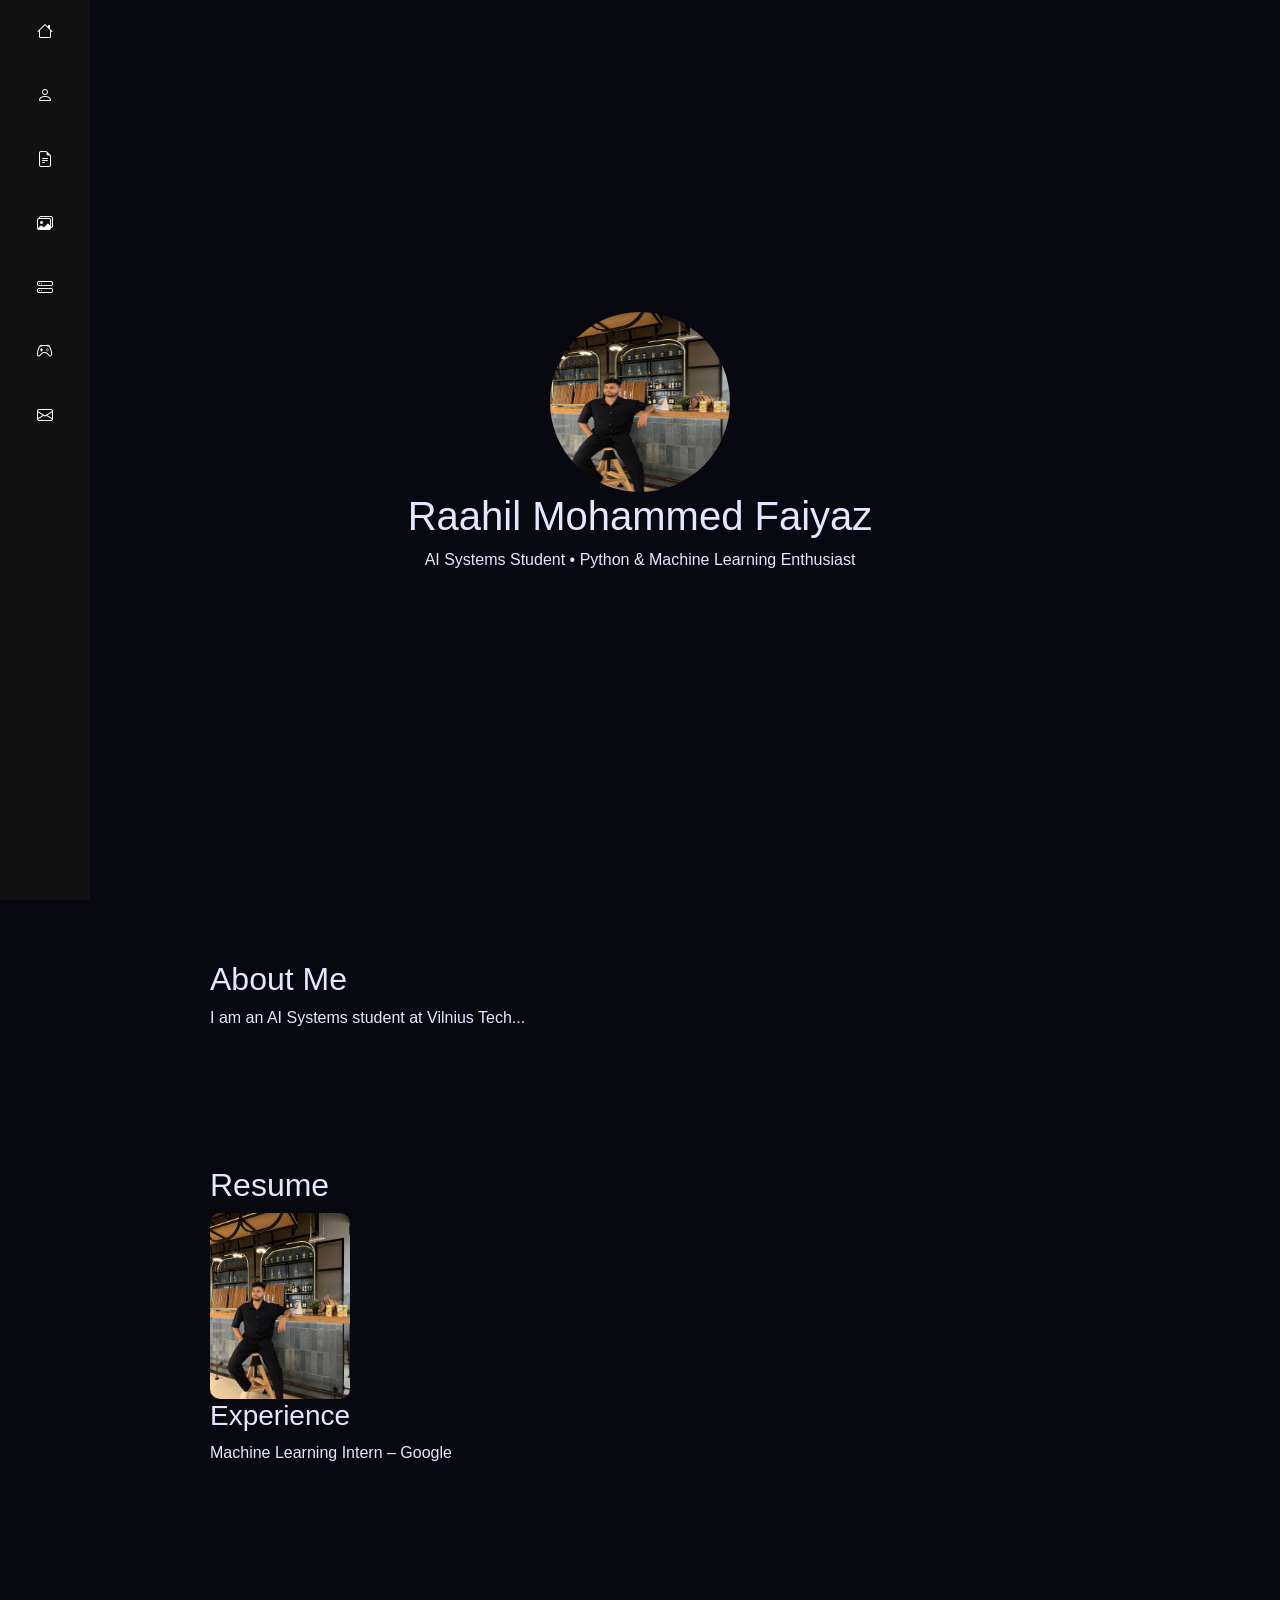
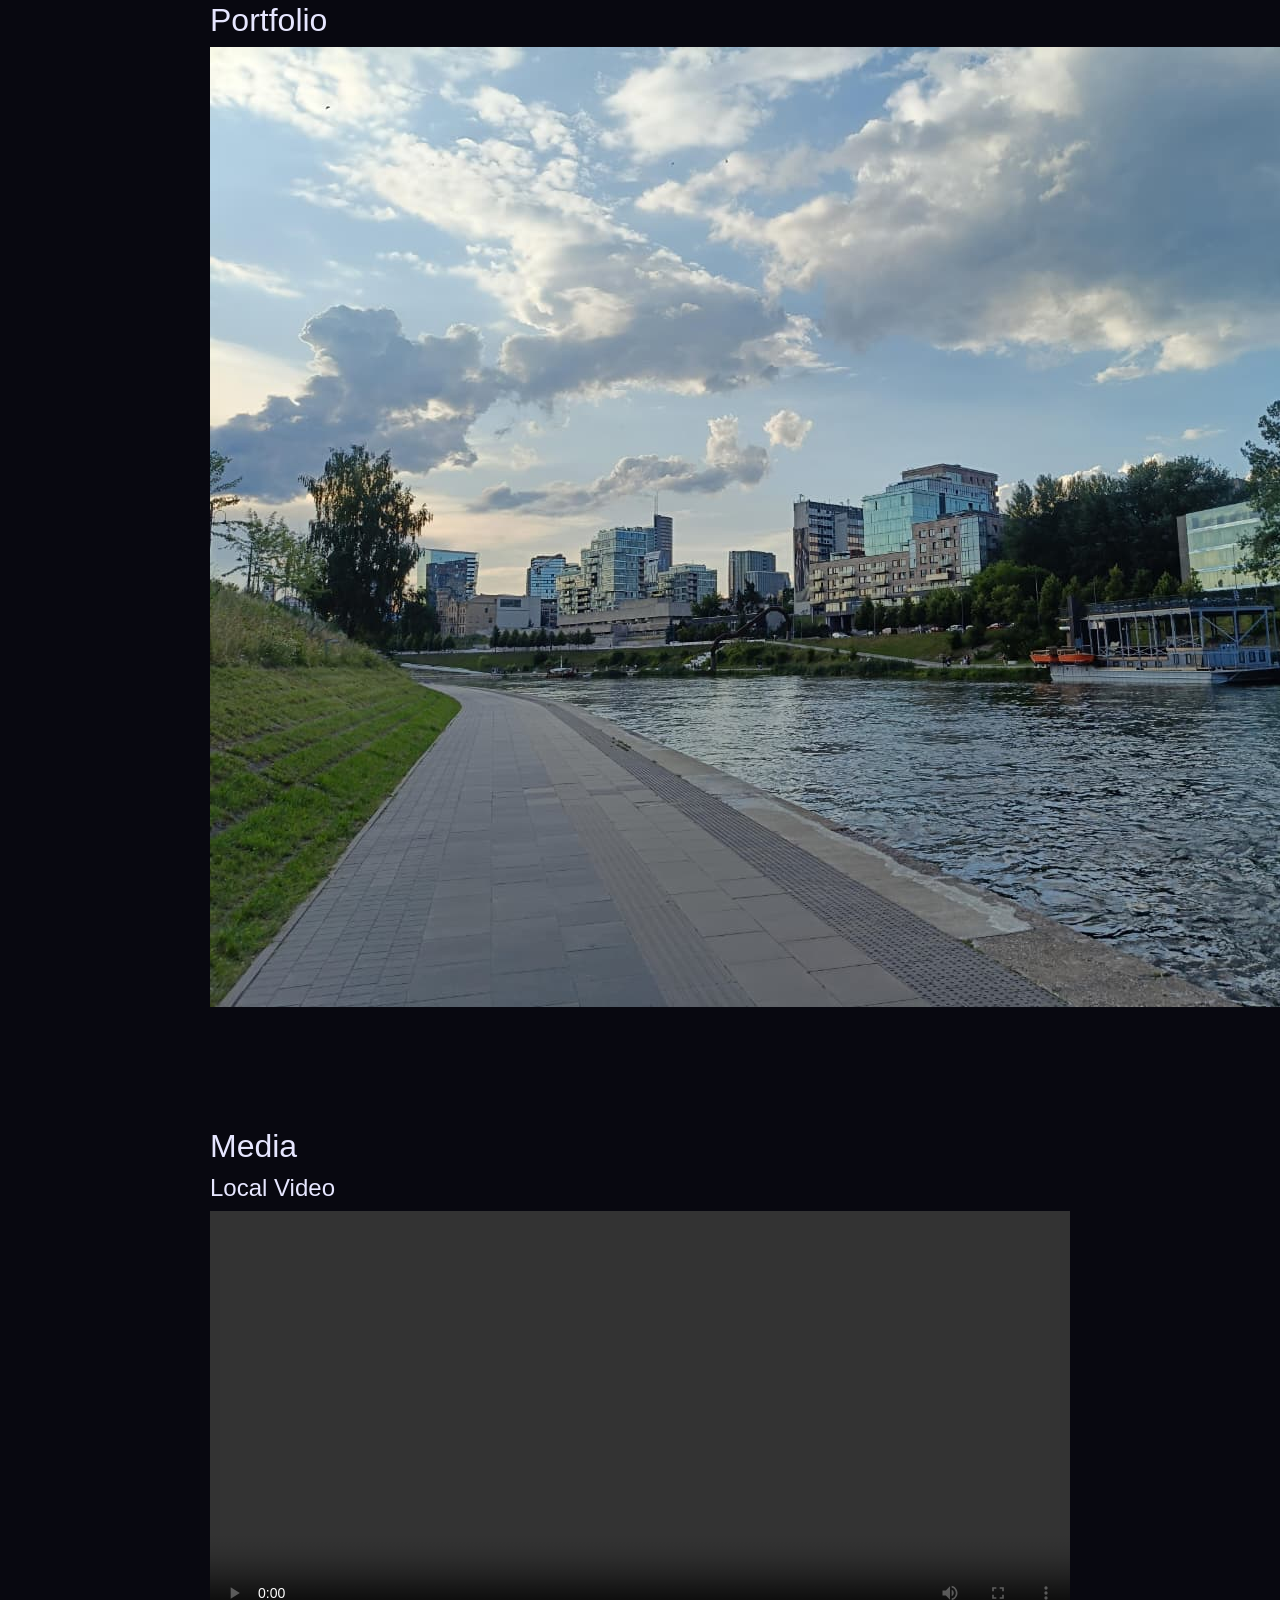
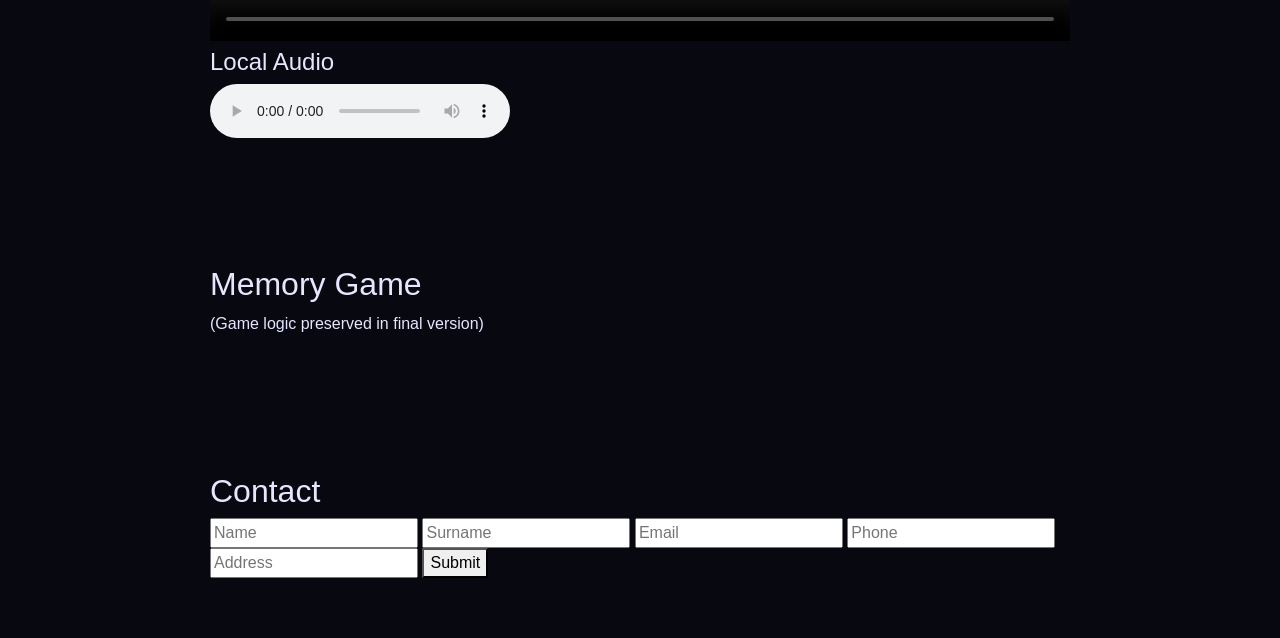
==== index.html @ 6ee9c787 "my work html" ====
<!DOCTYPE html>
<html lang="en">
<head>
<meta charset="UTF-8">
<title>Raahil Portfolio</title>
<meta name="viewport" content="width=device-width, initial-scale=1.0">
<!-- CDNs -->
<link href="https://cdn.jsdelivr.net/npm/bootstrap@5.3.3/dist/css/bootstrap.min.css" rel="stylesheet">
<link href="https://cdn.jsdelivr.net/npm/bootstrap-icons@1.11.3/font/bootstrap-icons.css" rel="stylesheet">
<link href="https://unpkg.com/aos@2.3.1/dist/aos.css" rel="stylesheet">
<style>
body {margin:0;font-family:Arial;background:#080810;color:#e6e6ff;}
/* Simplified readable layout */
header, section {padding:60px 20px;}
nav {position:fixed;left:0;top:0;width:90px;height:100%;background:#111;}
nav a {display:block;color:#fff;padding:20px 10px;text-align:center;}
.hero {min-height:100vh;display:flex;align-items:center;justify-content:center;flex-direction:column;}
.hero img {width:180px;height:180px;border-radius:50%;}
.about, .resume, .portfolio, .services, .memory, .contact {max-width:900px;margin:auto;}
.portfolio-grid {display:grid;grid-template-columns:repeat(3,1fr);gap:15px;}
.loading-screen {
 position:fixed;top:0;left:0;width:100%;height:100%;
 background:#000;display:flex;align-items:center;justify-content:center;
 font-size:32px;color:#00eaff;z-index:9999;
}
.hidden {display:none;}
</style>
</head>
<body>

<div id="loader" class="loading-screen">Loading...</div>

<nav>
 <a href="#hero"><i class="bi bi-house"></i></a>
 <a href="#about"><i class="bi bi-person"></i></a>
 <a href="#resume"><i class="bi bi-file-earmark-text"></i></a>
 <a href="#portfolio"><i class="bi bi-images"></i></a>
 <a href="#services"><i class="bi bi-hdd-stack"></i></a>
 <a href="#memory"><i class="bi bi-controller"></i></a>
 <a href="#contact"><i class="bi bi-envelope"></i></a>
</nav>

<section id="hero" class="hero" data-aos="fade-up">
 <img src="assets/img/profile/profile-1.jpeg">
 <h1>Raahil Mohammed Faiyaz</h1>
 <p>AI Systems Student • Python & Machine Learning Enthusiast</p>
</section>

<section id="about" class="about" data-aos="fade-up">
 <h2>About Me</h2>
 <p>I am an AI Systems student at Vilnius Tech...</p>
</section>

<section id="resume" class="resume" data-aos="fade-up">
 <h2>Resume</h2>
 <img src="assets/img/profile/profile-1.jpeg" style="width:140px;border-radius:10px;">
 <h3>Experience</h3>
 <p>Machine Learning Intern – Google</p>
</section>

<section id="portfolio" class="portfolio" data-aos="fade-up">
 <h2>Portfolio</h2>
 <div class="portfolio-grid">
   <img src="assets/img/portfolio/project-2.jpg">
   <img src="assets/img/portfolio/project-4.jpeg">
   <img src="assets/img/portfolio/portfolio8.jpeg">
 </div>
</section>

<section id="services" class="services" data-aos="fade-up">
 <h2>Media</h2>
 <h4>Local Video</h4>
 <video controls width="100%">
   <source src="assets/media/13535381_3840_2160_30fps.mp4">
 </video>
 <h4>Local Audio</h4>
 <audio controls>
   <source src="assets/media/Aylex - Where We Belong (freetouse.com).mp3">
 </audio>
</section>

<section id="memory" class="memory" data-aos="fade-up">
 <h2>Memory Game</h2>
 <p>(Game logic preserved in final version)</p>
 <div id="board"></div>
</section>

<section id="contact" class="contact" data-aos="fade-up">
 <h2>Contact</h2>
 <form id="contactForm">
   <input id="name" placeholder="Name">
   <input id="surname" placeholder="Surname">
   <input id="email" placeholder="Email">
   <input id="phone" placeholder="Phone">
   <input id="address" placeholder="Address">
   <button id="submitBtn">Submit</button>
 </form>
</section>

<script src="https://cdn.jsdelivr.net/npm/bootstrap@5.3.3/dist/js/bootstrap.bundle.min.js"></script>
<script src="https://unpkg.com/aos@2.3.1/dist/aos.js"></script>
<script>
AOS.init();
window.onload=()=>{document.getElementById('loader').classList.add('hidden');};
</script>
</body>
</html>
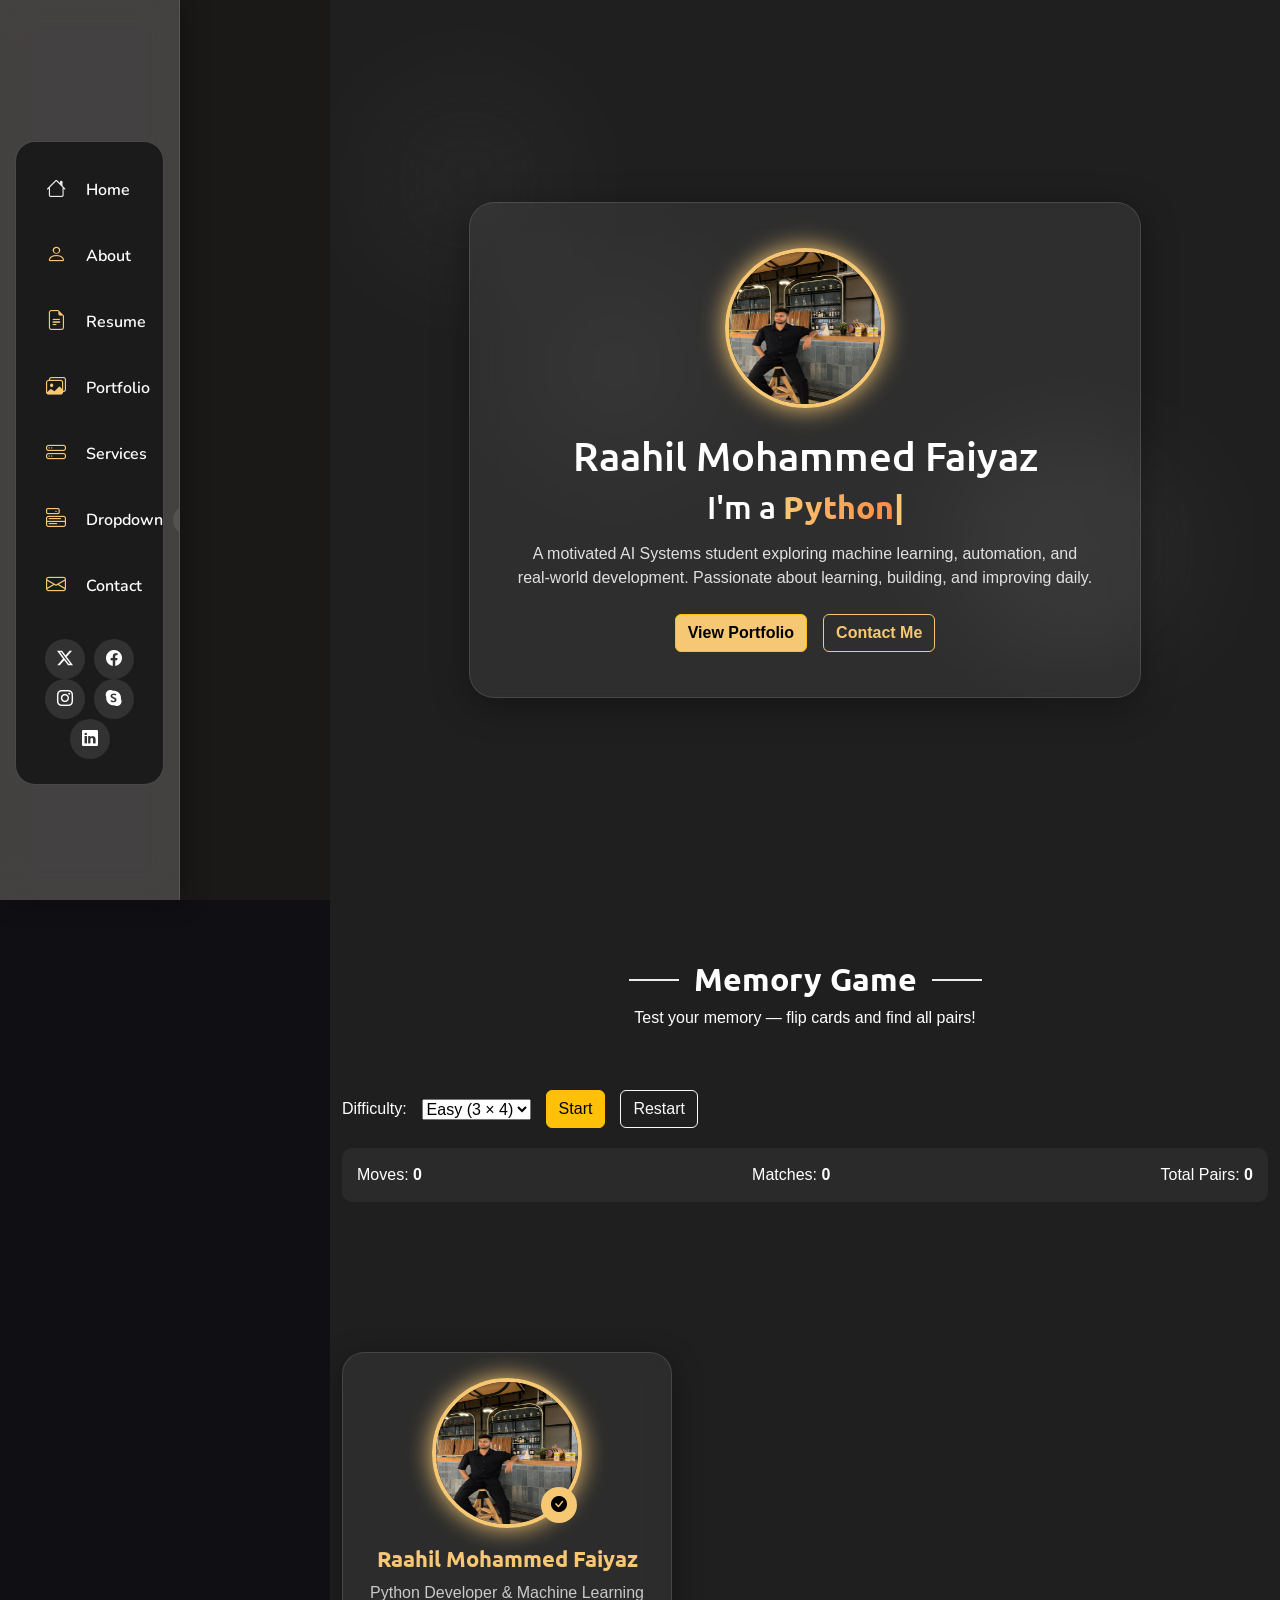
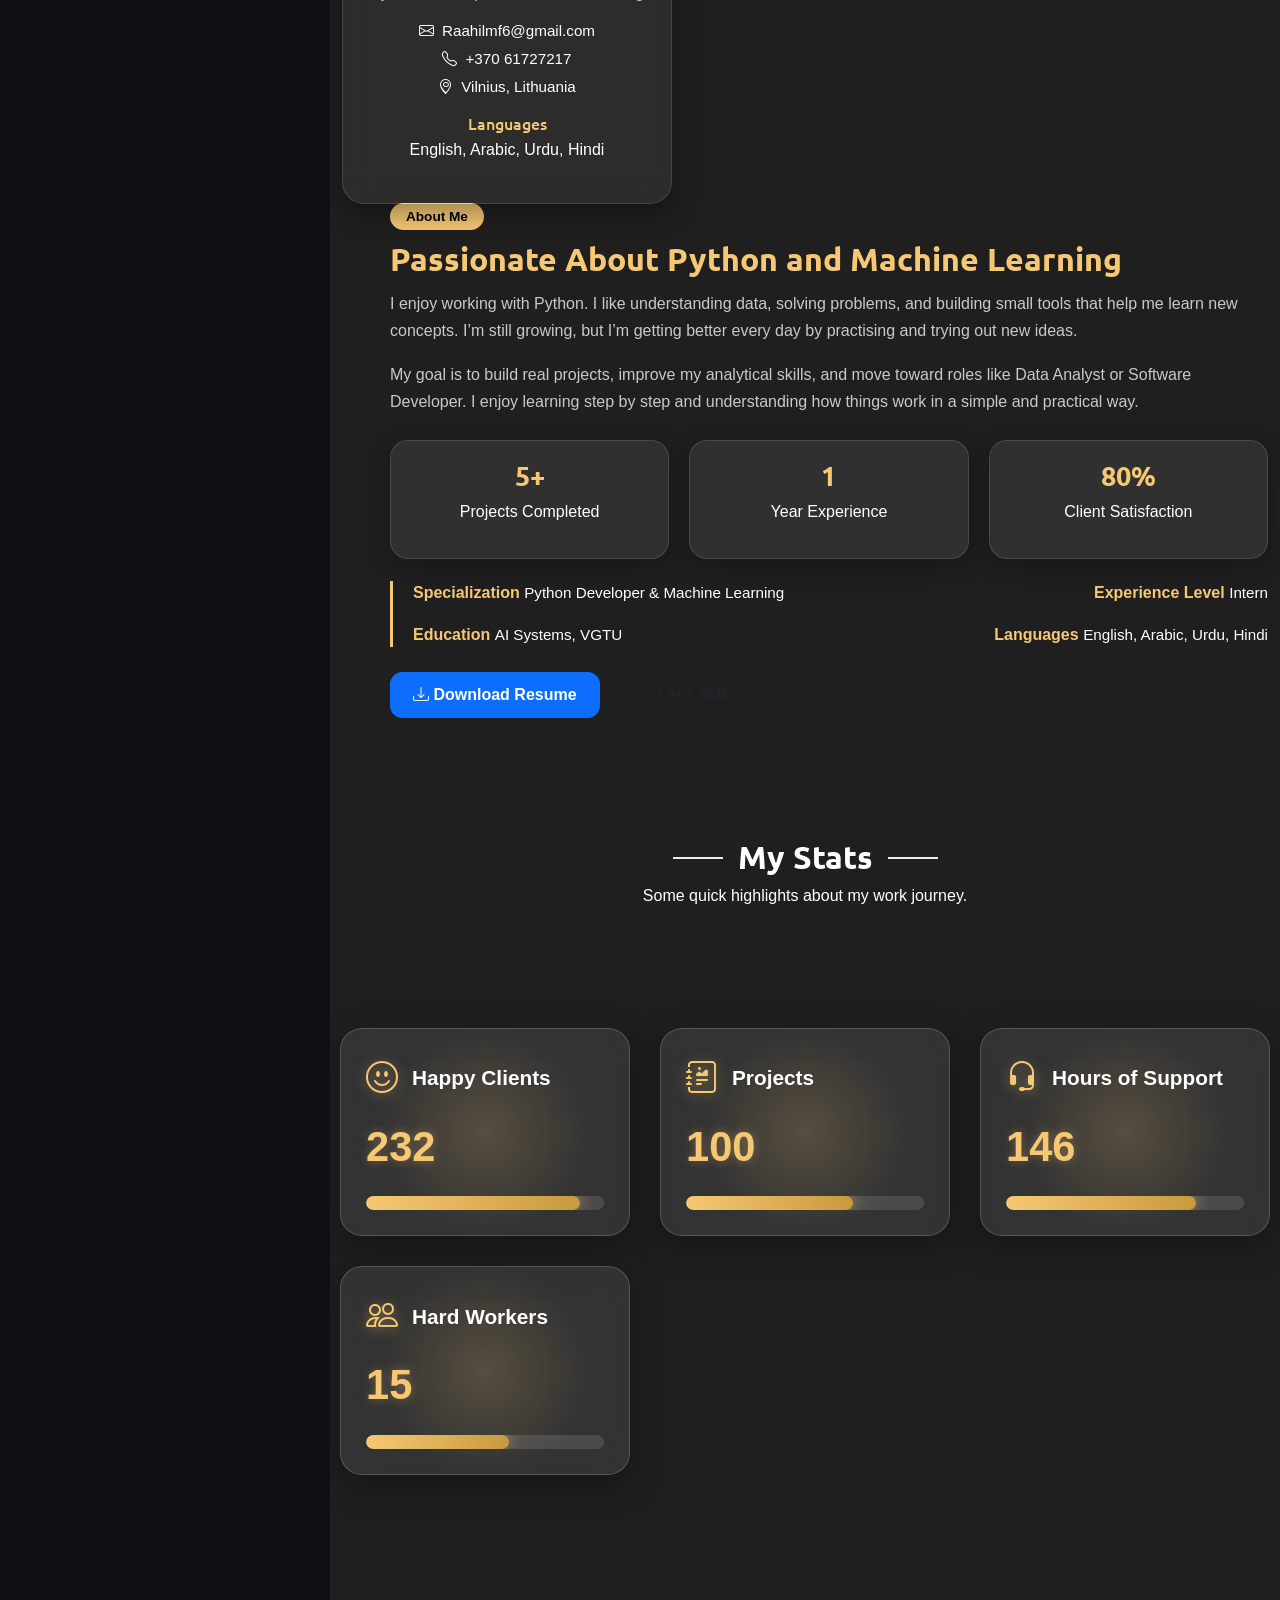
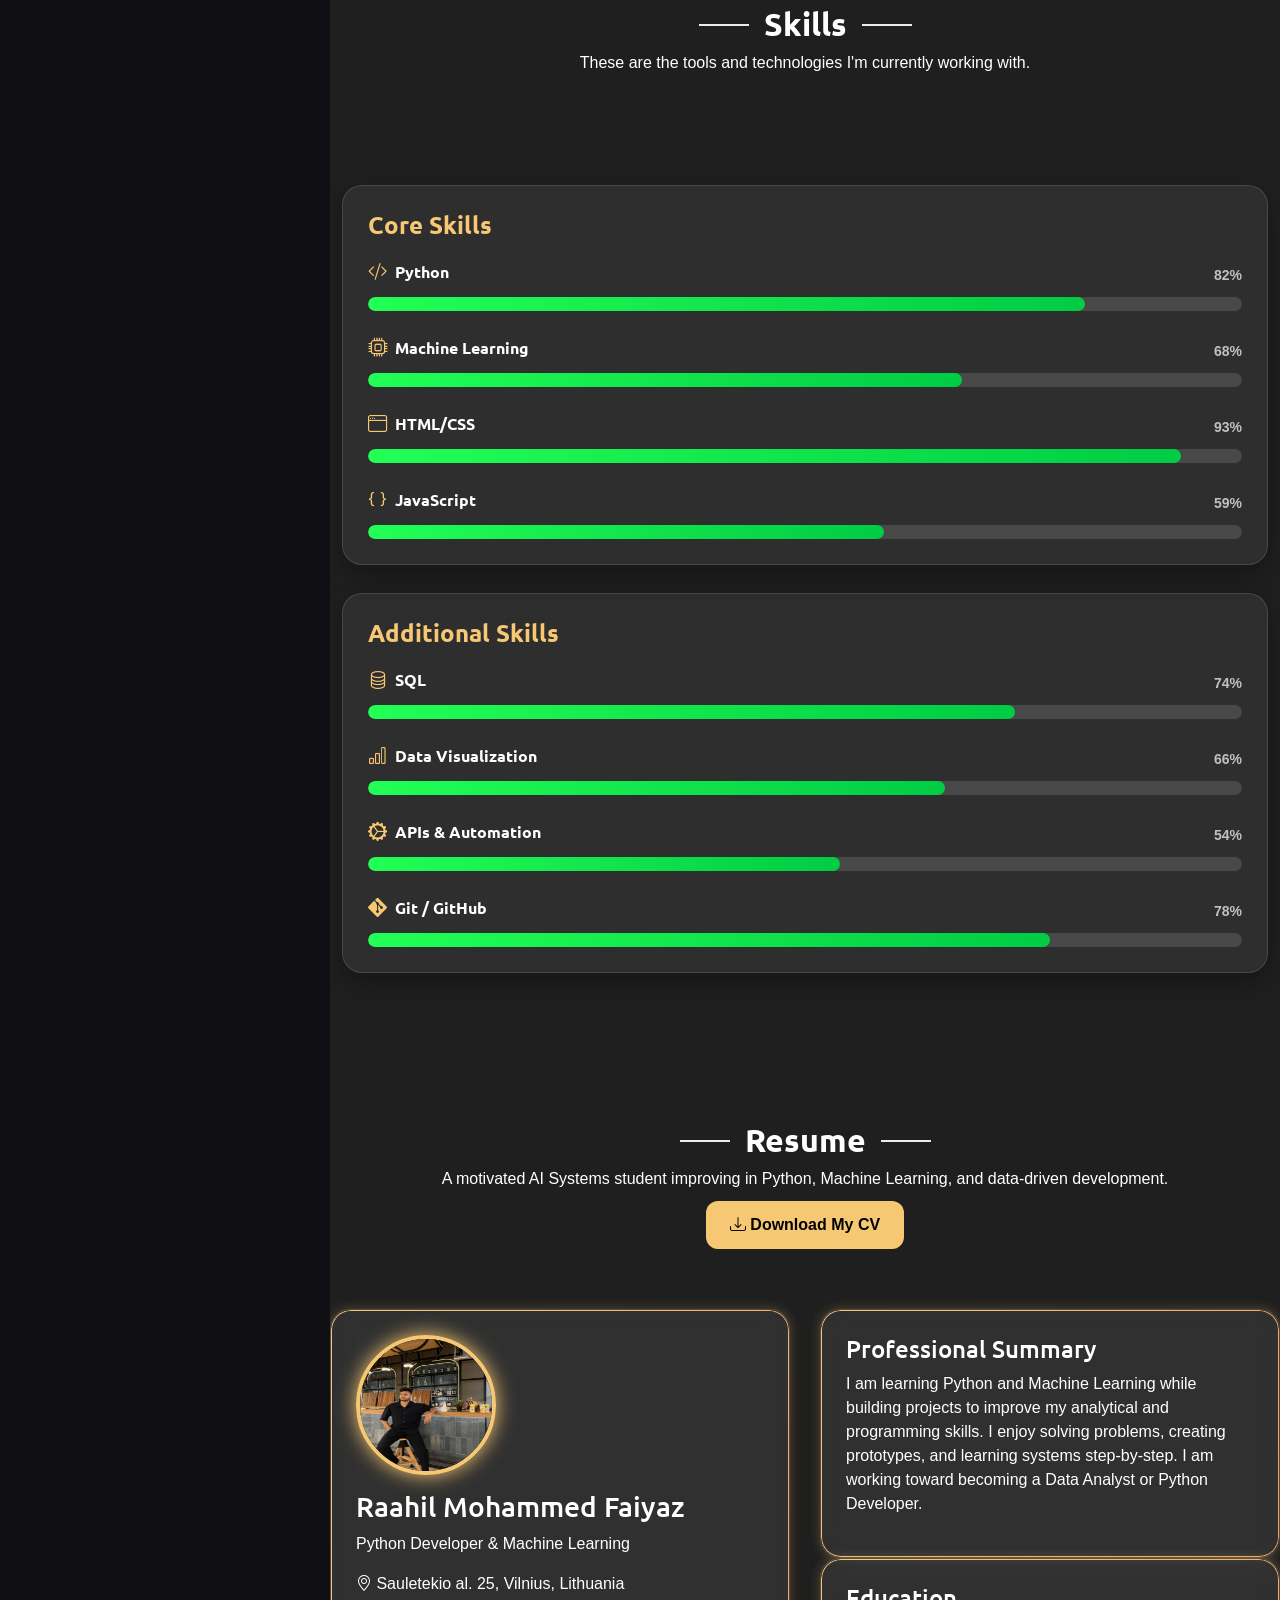
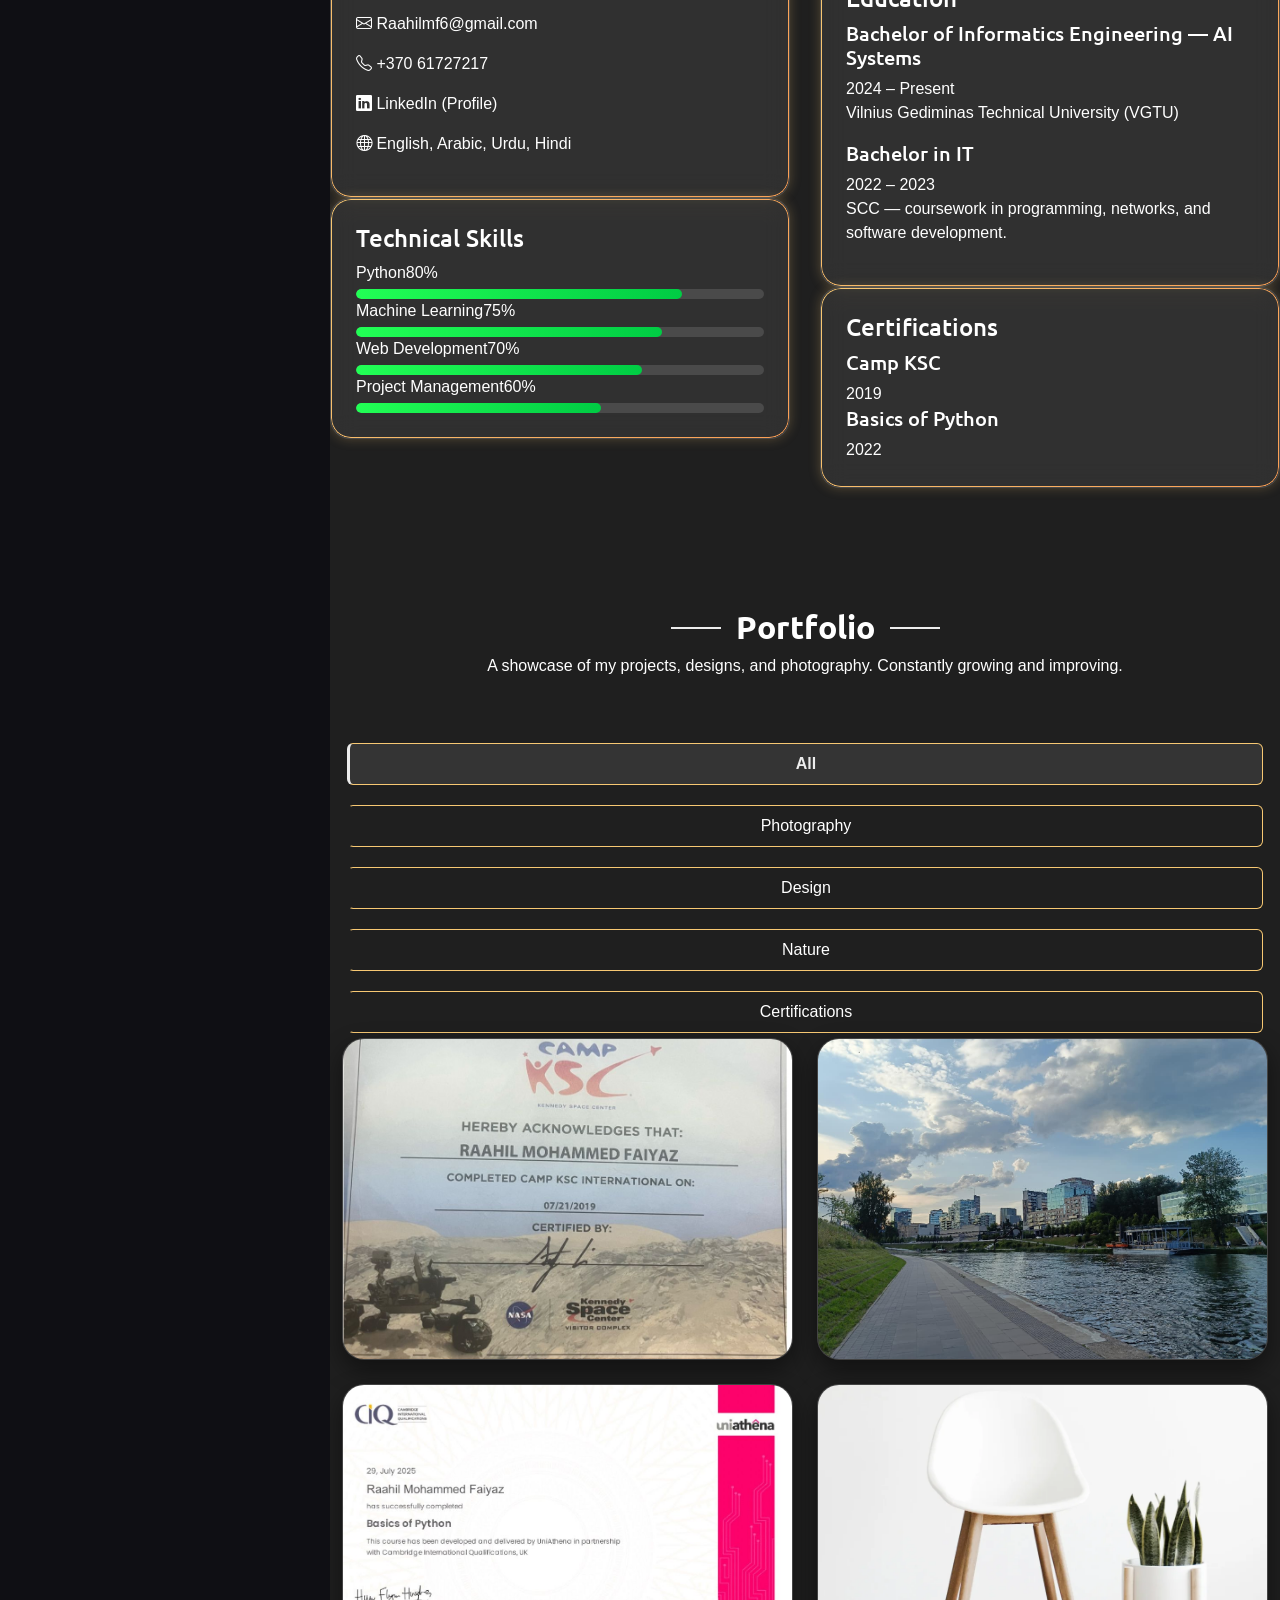
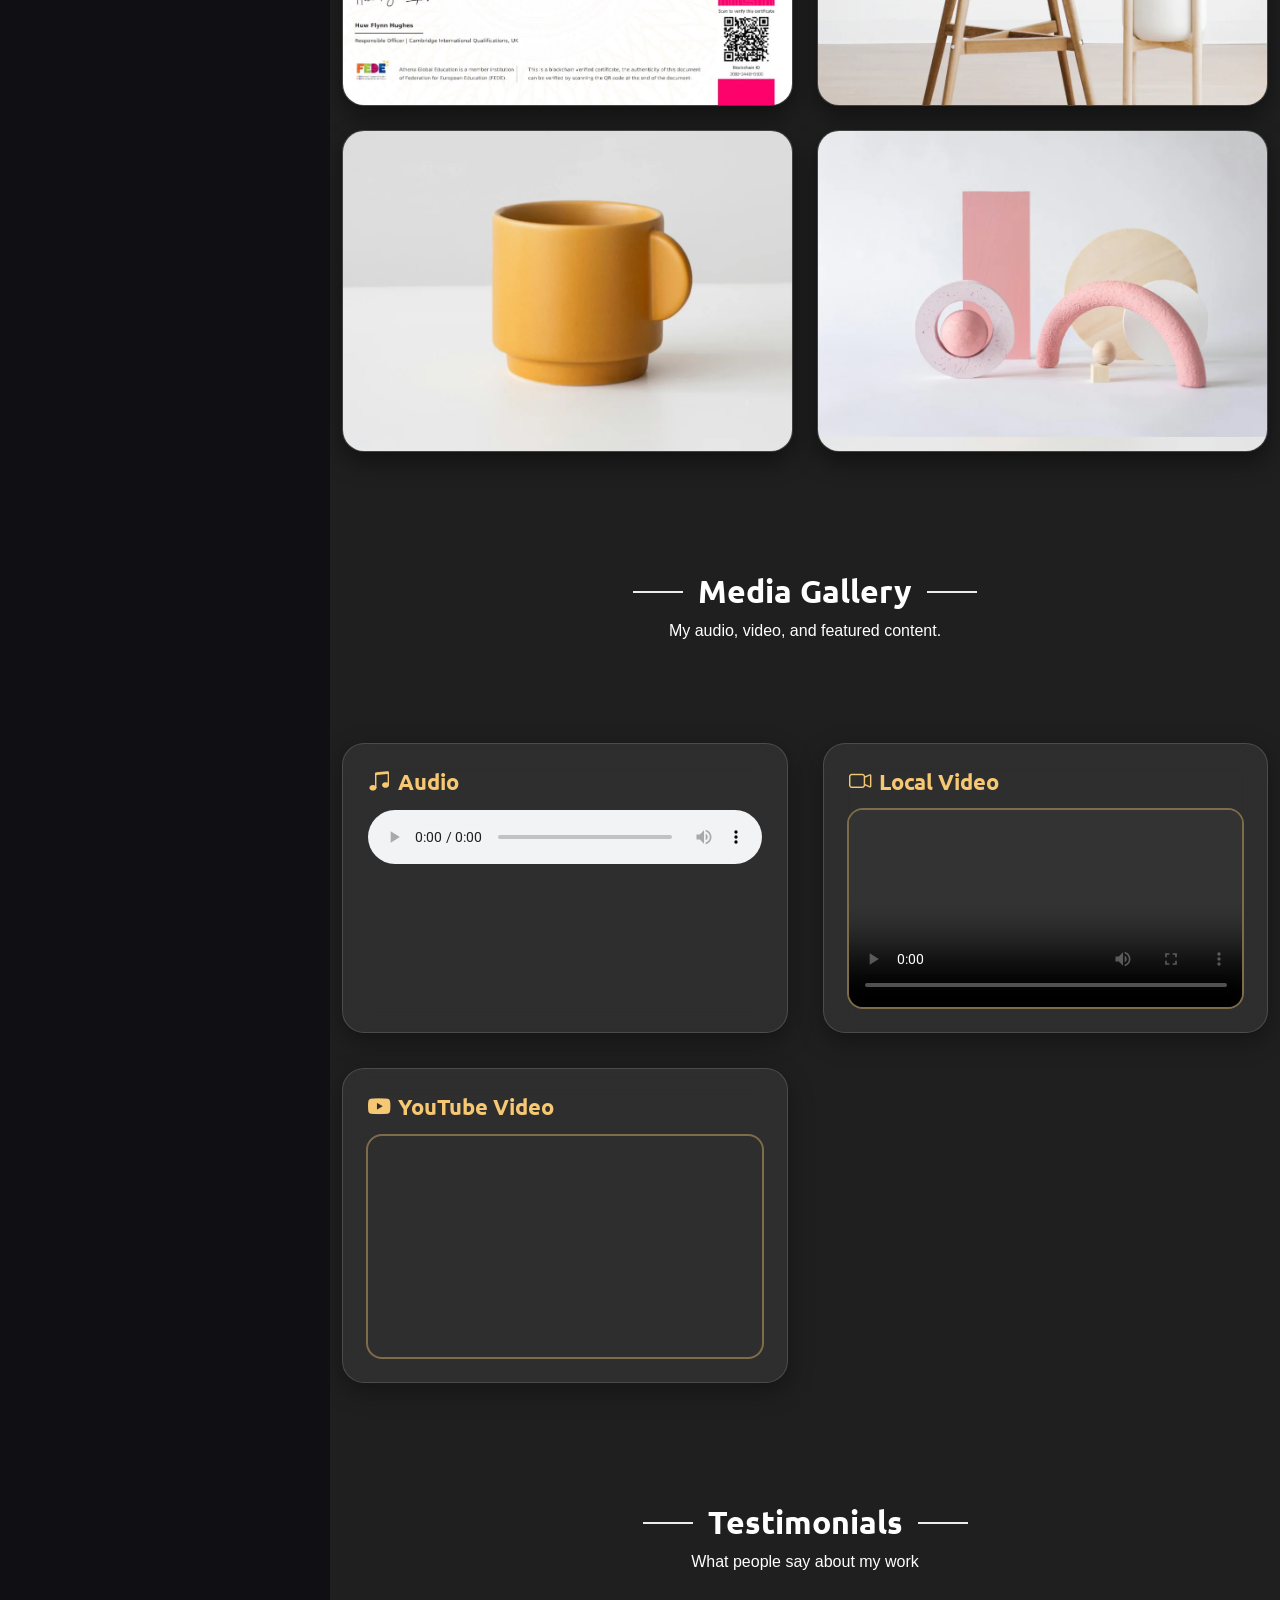
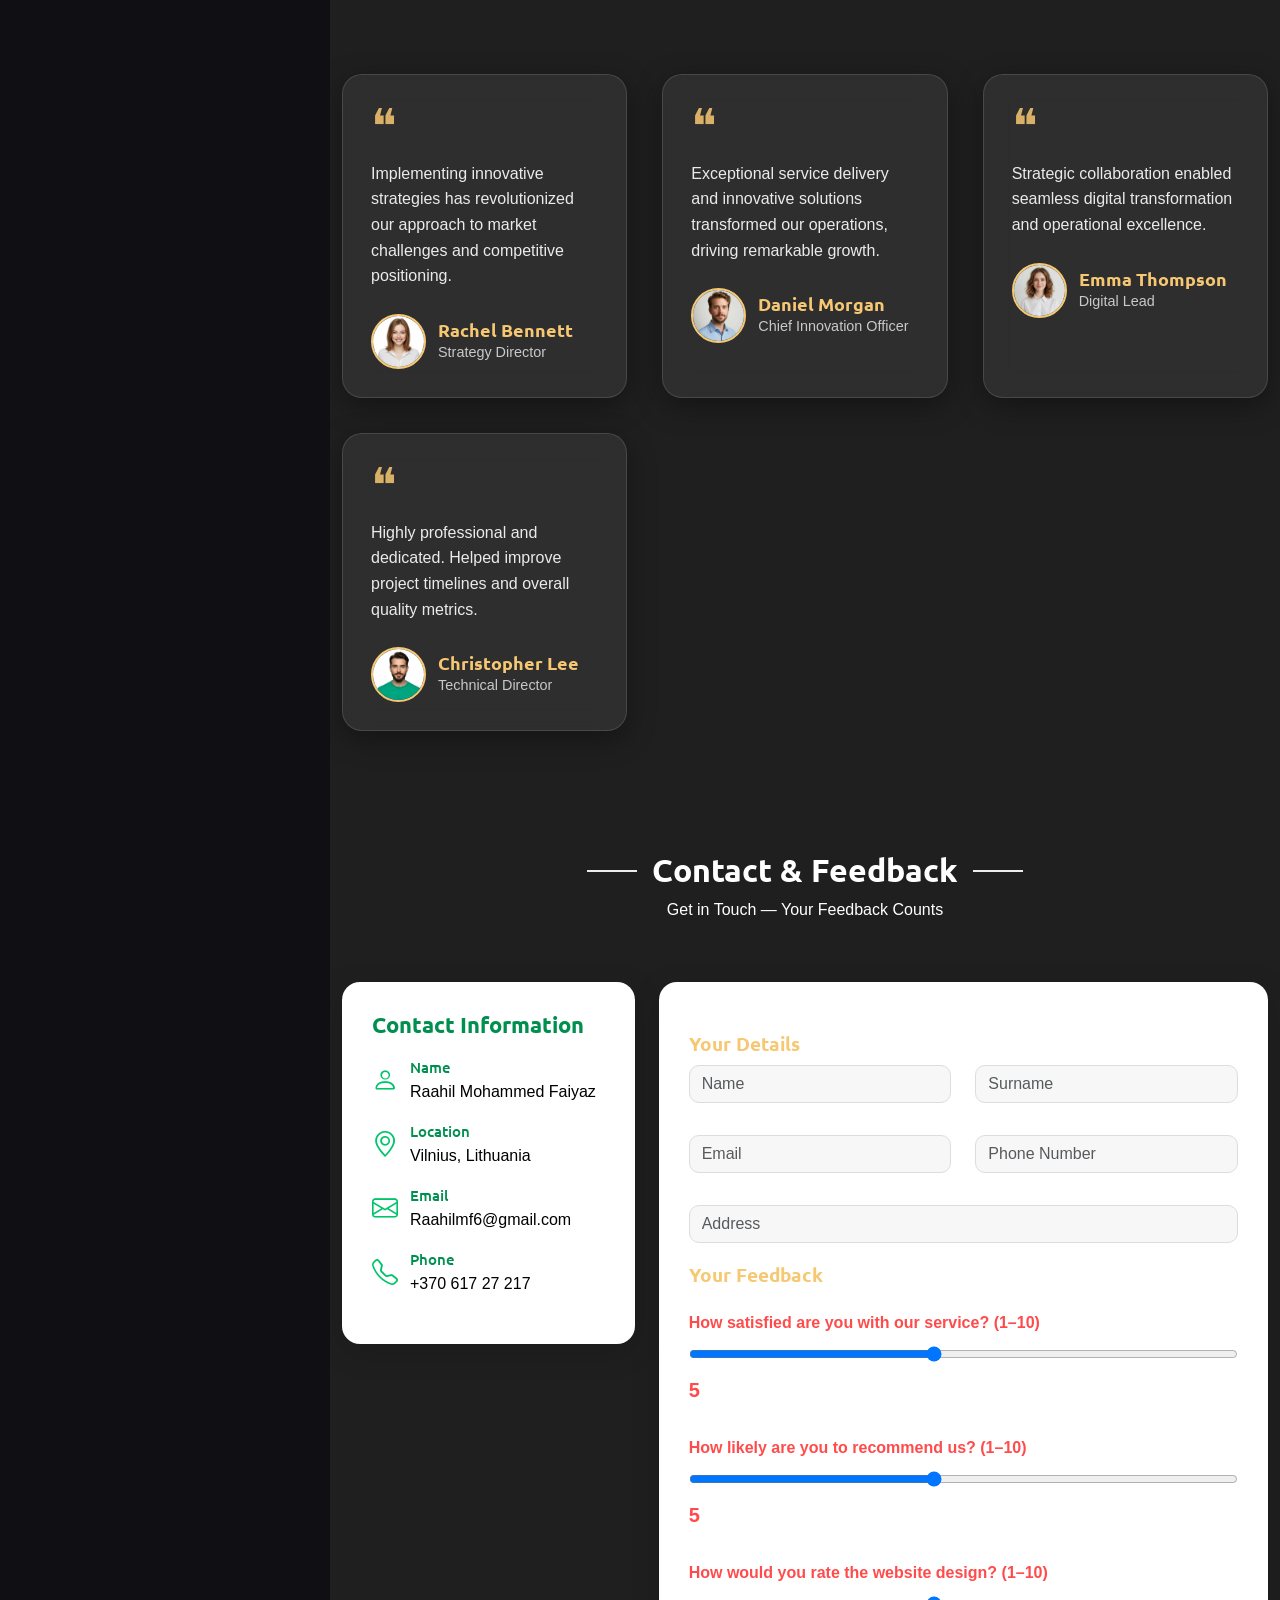
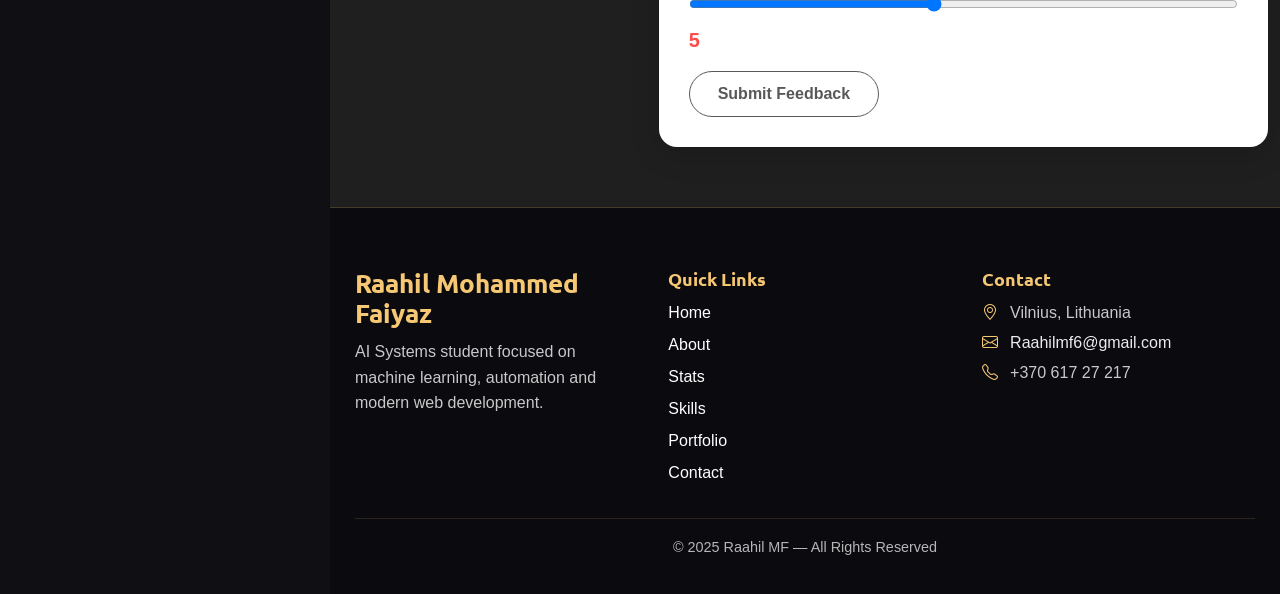
==== commit 11ada0d3: "Add files via upload" ====
--- a/index.html
+++ b/index.html
@@ -1,107 +1,1035 @@
 <!DOCTYPE html>
 <html lang="en">
+
 <head>
-<meta charset="UTF-8">
-<title>Raahil Portfolio</title>
-<meta name="viewport" content="width=device-width, initial-scale=1.0">
-<!-- CDNs -->
-<link href="https://cdn.jsdelivr.net/npm/bootstrap@5.3.3/dist/css/bootstrap.min.css" rel="stylesheet">
-<link href="https://cdn.jsdelivr.net/npm/bootstrap-icons@1.11.3/font/bootstrap-icons.css" rel="stylesheet">
-<link href="https://unpkg.com/aos@2.3.1/dist/aos.css" rel="stylesheet">
-<style>
-body {margin:0;font-family:Arial;background:#080810;color:#e6e6ff;}
-/* Simplified readable layout */
-header, section {padding:60px 20px;}
-nav {position:fixed;left:0;top:0;width:90px;height:100%;background:#111;}
-nav a {display:block;color:#fff;padding:20px 10px;text-align:center;}
-.hero {min-height:100vh;display:flex;align-items:center;justify-content:center;flex-direction:column;}
-.hero img {width:180px;height:180px;border-radius:50%;}
-.about, .resume, .portfolio, .services, .memory, .contact {max-width:900px;margin:auto;}
-.portfolio-grid {display:grid;grid-template-columns:repeat(3,1fr);gap:15px;}
-.loading-screen {
- position:fixed;top:0;left:0;width:100%;height:100%;
- background:#000;display:flex;align-items:center;justify-content:center;
- font-size:32px;color:#00eaff;z-index:9999;
-}
-.hidden {display:none;}
-</style>
+  <meta charset="utf-8">
+  <meta content="width=device-width, initial-scale=1.0" name="viewport">
+  <title>Index - SnapFolio Bootstrap Template</title>
+  <meta name="description" content="">
+  <meta name="keywords" content="">
+
+  <!-- Favicons -->
+  <link href="assets/img/favicon.png" rel="icon">
+  <link href="assets/img/apple-touch-icon.png" rel="apple-touch-icon">
+
+  <!-- Fonts -->
+  <link href="https://fonts.googleapis.com" rel="preconnect">
+  <link href="https://fonts.gstatic.com" rel="preconnect" crossorigin>
+  <link href="https://fonts.googleapis.com/css2?family=Roboto:ital,wght@0,100;0,300;0,400;0,500;0,700;0,900;1,100;1,300;1,400;1,500;1,700;1,900&family=Ubuntu:ital,wght@0,300;0,400;0,500;0,700;1,300;1,400;1,500;1,700&family=Nunito:ital,wght@0,200;0,300;0,400;0,500;0,600;0,700;0,800;0,900;1,200;1,300;1,400;1,500;1,600;1,700;1,800;1,900&display=swap" rel="stylesheet">
+
+  <!-- Vendor CSS Files -->
+  <link href="assets/vendor/bootstrap/css/bootstrap.min.css" rel="stylesheet">
+  <link href="assets/vendor/bootstrap-icons/bootstrap-icons.css" rel="stylesheet">
+  <link href="assets/vendor/aos/aos.css" rel="stylesheet">
+  <link href="assets/vendor/glightbox/css/glightbox.min.css" rel="stylesheet">
+  <link href="assets/vendor/swiper/swiper-bundle.min.css" rel="stylesheet">
+
+  <!-- Main CSS File -->
+  <link href="assets/css/main.css" rel="stylesheet">
+  <link href="assets/css/main.css" rel="stylesheet">
+  <link href="assets/css/custom.css" rel="stylesheet">
+
+
+  <!-- =======================================================
+  * Template Name: SnapFolio
+  * Template URL: https://bootstrapmade.com/snapfolio-bootstrap-portfolio-template/
+  * Updated: Jul 21 2025 with Bootstrap v5.3.7
+  * Author: BootstrapMade.com
+  * License: https://bootstrapmade.com/license/
+  ======================================================== -->
 </head>
-<body>
-
-<div id="loader" class="loading-screen">Loading...</div>
-
-<nav>
- <a href="#hero"><i class="bi bi-house"></i></a>
- <a href="#about"><i class="bi bi-person"></i></a>
- <a href="#resume"><i class="bi bi-file-earmark-text"></i></a>
- <a href="#portfolio"><i class="bi bi-images"></i></a>
- <a href="#services"><i class="bi bi-hdd-stack"></i></a>
- <a href="#memory"><i class="bi bi-controller"></i></a>
- <a href="#contact"><i class="bi bi-envelope"></i></a>
-</nav>
-
-<section id="hero" class="hero" data-aos="fade-up">
- <img src="assets/img/profile/profile-1.jpeg">
- <h1>Raahil Mohammed Faiyaz</h1>
- <p>AI Systems Student • Python & Machine Learning Enthusiast</p>
+
+<body class="index-page">
+ 
+
+
+  <header id="header" class="header dark-background d-flex flex-column justify-content-center">
+    <i class="header-toggle d-xl-none bi bi-list"></i>
+
+    <div class="header-container d-flex flex-column align-items-start">
+      <nav id="navmenu" class="navmenu">
+        <ul>
+          <li><a href="#hero" class="active"><i class="bi bi-house navicon"></i>Home</a></li>
+          <li><a href="#about"><i class="bi bi-person navicon"></i> About</a></li>
+          <li><a href="#resume"><i class="bi bi-file-earmark-text navicon"></i> Resume</a></li>
+          <li><a href="#portfolio"><i class="bi bi-images navicon"></i> Portfolio</a></li>
+          <li><a href="#services"><i class="bi bi-hdd-stack navicon"></i> Services</a></li>
+          <li class="dropdown"><a href="#"><i class="bi bi-menu-button navicon"></i> <span>Dropdown</span> <i class="bi bi-chevron-down toggle-dropdown"></i></a>
+            <ul>
+              <li><a href="#">Dropdown 1</a></li>
+              <li class="dropdown"><a href="#"><span>Deep Dropdown</span> <i class="bi bi-chevron-down toggle-dropdown"></i></a>
+                <ul>
+                  <li><a href="#">Deep Dropdown 1</a></li>
+                  <li><a href="#">Deep Dropdown 2</a></li>
+                  <li><a href="#">Deep Dropdown 3</a></li>
+                  <li><a href="#">Deep Dropdown 4</a></li>
+                  <li><a href="#">Deep Dropdown 5</a></li>
+                </ul>
+              </li>
+              <li><a href="#">Dropdown 2</a></li>
+              <li><a href="#">Dropdown 3</a></li>
+              <li><a href="#">Dropdown 4</a></li>
+            </ul>
+          </li>
+          <li><a href="#contact"><i class="bi bi-envelope navicon"></i> Contact</a></li>
+        </ul>
+      </nav>
+
+      <div class="social-links text-center">
+        <a href="#" class="twitter"><i class="bi bi-twitter-x"></i></a>
+        <a href="#" class="facebook"><i class="bi bi-facebook"></i></a>
+        <a href="#" class="instagram"><i class="bi bi-instagram"></i></a>
+        <a href="#" class="google-plus"><i class="bi bi-skype"></i></a>
+        <a href="#" class="linkedin"><i class="bi bi-linkedin"></i></a>
+      </div>
+
+    </div>
+
+  </header>
+
+  <main class="main">
+
+<section id="hero" class="hero section">
+
+  <!-- MOVING SHAPES (behind content) -->
+  <div class="hero-circle c1"></div>
+  <div class="hero-circle c2"></div>
+  <div class="hero-circle c3"></div>
+<div class="hero-circle c4"></div>
+
+
+  <div class="glass-box" data-aos="fade-up" data-aos-delay="150">
+
+    <img src="assets/img/profile/profile-1.jpeg"
+     alt="Profile Photo"
+     class="img-fluid"
+     style="width:160px;height:160px;border-radius:50%;
+     border:4px solid var(--gold);box-shadow:0 0 25px var(--gold);">
+
+
+    <h1 class="mt-4">Raahil Mohammed Faiyaz</h1>
+
+    <h2 class="hero-role mt-2">
+      I'm a <span id="typed-text"></span><span class="gold-cursor">|</span>
+    </h2>
+
+    <p class="mt-3" style="max-width:580px;margin:auto;opacity:0.85;">
+      A motivated AI Systems student exploring machine learning, automation,
+      and real-world development. Passionate about learning, building, and improving daily.
+    </p>
+
+    <div class="d-flex gap-3 justify-content-center mt-4">
+      <a href="#portfolio" class="btn btn-warning" 
+         style="background:var(--gold);color:#000;font-weight:600;">
+         View Portfolio
+      </a>
+
+      <a href="#contact" class="btn btn-outline-light" 
+         style="border-color:var(--gold);color:var(--gold);font-weight:600;">
+         Contact Me
+      </a>
+    </div>
+
+  </div>
+
 </section>
 
-<section id="about" class="about" data-aos="fade-up">
- <h2>About Me</h2>
- <p>I am an AI Systems student at Vilnius Tech...</p>
+
+
+   <!-- =================== Memory Game Section =================== -->
+<section id="memory-game" class="memory-game section">
+  <div class="container">
+
+    <div class="section-title">
+      <h2>Memory Game</h2>
+      <p>Test your memory — flip cards and find all pairs!</p>
+    </div>
+
+    <div class="memory-controls">
+      <label>Difficulty:</label>
+      <select id="difficulty">
+        <option value="easy">Easy (3 × 4)</option>
+        <option value="hard">Hard (6 × 4)</option>
+      </select>
+
+      <button id="startGame" class="btn btn-warning">Start</button>
+      <button id="restartGame" class="btn btn-outline-light">Restart</button>
+    </div>
+
+    <div id="statsPanel" class="stats-panel">
+      <span>Moves: <strong id="moves">0</strong></span>
+      <span>Matches: <strong id="matches">0</strong></span>
+      <span>Total Pairs: <strong id="pairsTotal">0</strong></span>
+    </div>
+
+    <div id="board" class="memory-board"></div>
+
+  </div>
+
+  <!-- ⭐⭐⭐ WIN POPUP (ADD HERE BELOW THE BOARD) ⭐⭐⭐ -->
+  <div id="winPopup" class="win-popup" style="display:none;">
+    <div class="win-box">
+        <h2>🎉 You Win! 🎉</h2>
+        <p>You matched all cards successfully!</p>
+        <button id="playAgainBtn" class="btn btn-success">Play Again</button>
+    </div>
+  </div>
+  <!-- END POPUP -->
+
 </section>
 
-<section id="resume" class="resume" data-aos="fade-up">
- <h2>Resume</h2>
- <img src="assets/img/profile/profile-1.jpeg" style="width:140px;border-radius:10px;">
- <h3>Experience</h3>
- <p>Machine Learning Intern – Google</p>
+
+
+
+    <section id="about" class="about section">
+
+  <div class="container" data-aos="fade-up">
+
+    <div class="about-wrapper">
+
+      <!-- LEFT: PROFILE CARD -->
+      <div class="about-card" data-aos="zoom-in" data-aos-delay="150">
+
+        <div class="about-image-box">
+          <img src="assets/img/profile/profile-1.jpeg" alt="Profile" class="about-img">
+          <span class="about-badge"><i class="bi bi-check-circle-fill"></i></span>
+        </div>
+
+        <h3 class="about-name">Raahil Mohammed Faiyaz</h3>
+        <p class="about-role">Python Developer & Machine Learning</p>
+
+        <div class="about-contact">
+          <p><i class="bi bi-envelope"></i> Raahilmf6@gmail.com</p>
+          <p><i class="bi bi-telephone"></i> +370 61727217</p>
+          <p><i class="bi bi-geo-alt"></i> Vilnius, Lithuania</p>
+        </div>
+
+        <div class="about-languages">
+          <h4>Languages</h4>
+          <p>English, Arabic, Urdu, Hindi</p>
+        </div>
+
+      </div>
+
+      <!-- RIGHT: TEXT + DETAILS -->
+      <div class="about-content" data-aos="fade-left" data-aos-delay="250">
+
+        <span class="about-label">About Me</span>
+        <h2 class="about-title">Passionate About Python and Machine Learning</h2>
+
+        <p class="about-text">
+          I enjoy working with Python. I like understanding data, solving problems,
+          and building small tools that help me learn new concepts. I’m still growing,
+          but I’m getting better every day by practising and trying out new ideas.
+        </p>
+
+        <p class="about-text">
+          My goal is to build real projects, improve my analytical skills, and move
+          toward roles like Data Analyst or Software Developer. I enjoy learning step
+          by step and understanding how things work in a simple and practical way.
+        </p>
+
+        <!-- STATS -->
+        <div class="about-stats">
+          <div class="stat-box">
+            <h3>5+</h3>
+            <p>Projects Completed</p>
+          </div>
+          <div class="stat-box">
+            <h3>1</h3>
+            <p>Year Experience</p>
+          </div>
+          <div class="stat-box">
+            <h3>80%</h3>
+            <p>Client Satisfaction</p>
+          </div>
+        </div>
+
+        <!-- DETAILS -->
+        <div class="about-details">
+          <div class="detail-row">
+            <div class="detail-col">
+              <span class="detail-label">Specialization</span>
+              <span class="detail-value">Python Developer & Machine Learning</span>
+            </div>
+
+            <div class="detail-col">
+              <span class="detail-label">Experience Level</span>
+              <span class="detail-value">Intern</span>
+            </div>
+          </div>
+
+          <div class="detail-row">
+            <div class="detail-col">
+              <span class="detail-label">Education</span>
+              <span class="detail-value">AI Systems, VGTU</span>
+            </div>
+
+            <div class="detail-col">
+              <span class="detail-label">Languages</span>
+              <span class="detail-value">English, Arabic, Urdu, Hindi</span>
+            </div>
+          </div>
+        </div>
+
+        <!-- BUTTONS -->
+        <div class="about-buttons">
+          <a href="#" class="btn btn-primary"><i class="bi bi-download"></i> Download Resume</a>
+          <a href="#" class="btn btn-outline"><i class="bi bi-chat-dots"></i> Let's Talk</a>
+        </div>
+
+      </div>
+
+    </div>
+
+  </div>
+
 </section>
 
-<section id="portfolio" class="portfolio" data-aos="fade-up">
- <h2>Portfolio</h2>
- <div class="portfolio-grid">
-   <img src="assets/img/portfolio/project-2.jpg">
-   <img src="assets/img/portfolio/project-4.jpeg">
-   <img src="assets/img/portfolio/portfolio8.jpeg">
- </div>
+
+
+
+    <!-- Stats Section -->
+   <section id="stats" class="stats section">
+
+  <div class="container section-title" data-aos="fade-up">
+    <h2>My Stats</h2>
+    <p>Some quick highlights about my work journey.</p>
+  </div>
+
+  <div class="container stats-grid" data-aos="fade-up" data-aos-delay="150">
+
+    <!-- STAT CARD 1 -->
+    <div class="stat-card" data-aos="zoom-in" data-aos-delay="200">
+      <div class="stat-header">
+        <i class="bi bi-emoji-smile"></i>
+        <span class="stat-title">Happy Clients</span>
+      </div>
+
+      <div class="stat-number">232</div>
+
+      <div class="stat-bar">
+        <div class="stat-bar-fill" style="--percent: 90%;"></div>
+      </div>
+    </div>
+
+    <!-- STAT CARD 2 -->
+    <div class="stat-card" data-aos="zoom-in" data-aos-delay="250">
+      <div class="stat-header">
+        <i class="bi bi-journal-richtext"></i>
+        <span class="stat-title">Projects</span>
+      </div>
+
+      <div class="stat-number">100</div>
+
+      <div class="stat-bar">
+        <div class="stat-bar-fill" style="--percent: 70%;"></div>
+      </div>
+    </div>
+
+    <!-- STAT CARD 3 -->
+    <div class="stat-card" data-aos="zoom-in" data-aos-delay="300">
+      <div class="stat-header">
+        <i class="bi bi-headset"></i>
+        <span class="stat-title">Hours of Support</span>
+      </div>
+
+      <div class="stat-number">146</div>
+
+      <div class="stat-bar">
+        <div class="stat-bar-fill" style="--percent: 80%;"></div>
+      </div>
+    </div>
+
+    <!-- STAT CARD 4 -->
+    <div class="stat-card" data-aos="zoom-in" data-aos-delay="350">
+      <div class="stat-header">
+        <i class="bi bi-people"></i>
+        <span class="stat-title">Hard Workers</span>
+      </div>
+
+      <div class="stat-number">15</div>
+
+      <div class="stat-bar">
+        <div class="stat-bar-fill" style="--percent: 60%;"></div>
+      </div>
+    </div>
+
+  </div>
+
 </section>
-
-<section id="services" class="services" data-aos="fade-up">
- <h2>Media</h2>
- <h4>Local Video</h4>
- <video controls width="100%">
-   <source src="assets/media/13535381_3840_2160_30fps.mp4">
- </video>
- <h4>Local Audio</h4>
- <audio controls>
-   <source src="assets/media/Aylex - Where We Belong (freetouse.com).mp3">
- </audio>
+<!-- /Stats Section -->
+
+    <!-- Skills Section -->
+    <section id="skills" class="skills section">
+
+  <div class="container section-title" data-aos="fade-up">
+    <h2>Skills</h2>
+    <p>These are the tools and technologies I'm currently working with.</p>
+  </div>
+
+  <div class="container skills-section" data-aos="fade-up" data-aos-delay="150">
+
+  <!-- ================= CORE SKILLS ================= -->
+  <div class="skill-card">
+    <h3 class="skill-title">Core Skills</h3>
+
+    <div class="skill-item">
+      <div class="skill-tooltip">Strong fundamentals in Python scripting & logic building.</div>
+      <div class="skill-header">
+        <h4><i class="bi bi-code-slash"></i> Python</h4>
+        <span class="skill-percentage">82%</span>
+      </div>
+      <div class="skill-progress">
+        <div class="skill-fill" style="--percent: 82%;"></div>
+      </div>
+    </div>
+
+    <div class="skill-item">
+      <div class="skill-tooltip">Basic ML models, preprocessing & evaluation.</div>
+      <div class="skill-header">
+        <h4><i class="bi bi-cpu"></i> Machine Learning</h4>
+        <span class="skill-percentage">68%</span>
+      </div>
+      <div class="skill-progress">
+        <div class="skill-fill" style="--percent: 68%;"></div>
+      </div>
+    </div>
+
+    <div class="skill-item">
+      <div class="skill-tooltip">Professional website layouts & responsive design.</div>
+      <div class="skill-header">
+        <h4><i class="bi bi-window"></i> HTML/CSS</h4>
+        <span class="skill-percentage">93%</span>
+      </div>
+      <div class="skill-progress">
+        <div class="skill-fill" style="--percent: 93%;"></div>
+      </div>
+    </div>
+
+    <div class="skill-item">
+      <div class="skill-tooltip">JS basics, DOM manipulation & simple logic.</div>
+      <div class="skill-header">
+        <h4><i class="bi bi-braces"></i> JavaScript</h4>
+        <span class="skill-percentage">59%</span>
+      </div>
+      <div class="skill-progress">
+        <div class="skill-fill" style="--percent: 59%;"></div>
+      </div>
+    </div>
+
+  </div>
+
+  <!-- ================= OTHER SKILLS ================= -->
+  <div class="skill-card">
+    <h3 class="skill-title">Additional Skills</h3>
+
+    <div class="skill-item">
+      <div class="skill-tooltip">Writing SQL queries & tasks for analysis.</div>
+      <div class="skill-header">
+        <h4><i class="bi bi-database"></i> SQL</h4>
+        <span class="skill-percentage">74%</span>
+      </div>
+      <div class="skill-progress">
+        <div class="skill-fill" style="--percent: 74%;"></div>
+      </div>
+    </div>
+
+    <div class="skill-item">
+      <div class="skill-tooltip">Charts with Matplotlib, Seaborn & dashboards.</div>
+      <div class="skill-header">
+        <h4><i class="bi bi-bar-chart"></i> Data Visualization</h4>
+        <span class="skill-percentage">66%</span>
+      </div>
+      <div class="skill-progress">
+        <div class="skill-fill" style="--percent: 66%;"></div>
+      </div>
+    </div>
+
+    <div class="skill-item">
+      <div class="skill-tooltip">API requests, automation, workflows.</div>
+      <div class="skill-header">
+        <h4><i class="bi bi-gear-wide-connected"></i> APIs & Automation</h4>
+        <span class="skill-percentage">54%</span>
+      </div>
+      <div class="skill-progress">
+        <div class="skill-fill" style="--percent: 54%;"></div>
+      </div>
+    </div>
+
+    <div class="skill-item">
+      <div class="skill-tooltip">Version control & GitHub workflow.</div>
+      <div class="skill-header">
+        <h4><i class="bi bi-git"></i> Git / GitHub</h4>
+        <span class="skill-percentage">78%</span>
+      </div>
+      <div class="skill-progress">
+        <div class="skill-fill" style="--percent: 78%;"></div>
+      </div>
+    </div>
+
+  </div>
+
+</div>
+
+
 </section>
-
-<section id="memory" class="memory" data-aos="fade-up">
- <h2>Memory Game</h2>
- <p>(Game logic preserved in final version)</p>
- <div id="board"></div>
+<!-- /Skills Section -->
+
+    <!-- Resume Section -->
+    <section id="resume" class="resume section">
+
+  <div class="container section-title" data-aos="fade-up">
+    <h2>Resume</h2>
+    <p>A motivated AI Systems student improving in Python, Machine Learning, and data-driven development.</p>
+
+    <!-- 🔽 Download CV Button -->
+    <a href="assets/cv/Raahil_CV.pdf" download class="download-cv-btn glow-animated">
+      <i class="bi bi-download"></i> Download My CV
+    </a>
+  </div>
+
+  <div class="resume-wrapper" data-aos="fade-up" data-aos-delay="100">
+
+    <!-- LEFT COLUMN -->
+    <div class="resume-left">
+
+      <!-- PROFILE CARD -->
+      <div class="resume-card glow-card">
+        <img src="assets/img/profile/profile-1.jpeg" class="resume-photo" alt="">
+        <h3 class="resume-name">Raahil Mohammed Faiyaz</h3>
+        <p class="resume-role">Python Developer & Machine Learning</p>
+
+        <div class="resume-contact">
+          <p><i class="bi bi-geo-alt"></i> Sauletekio al. 25, Vilnius, Lithuania</p>
+          <p><i class="bi bi-envelope"></i> Raahilmf6@gmail.com</p>
+          <p><i class="bi bi-telephone"></i> +370 61727217</p>
+          <p><i class="bi bi-linkedin"></i> LinkedIn (Profile)</p>
+          <p><i class="bi bi-globe"></i> English, Arabic, Urdu, Hindi</p>
+        </div>
+      </div>
+
+      <!-- SKILLS CARD -->
+      <div class="resume-card glow-card">
+        <h4 class="resume-heading">Technical Skills</h4>
+
+        <div class="skill-line">
+          <span>Python</span><span>80%</span>
+          <div class="skill-bar"><div class="skill-fill" style="--percent:80%"></div></div>
+        </div>
+
+        <div class="skill-line">
+          <span>Machine Learning</span><span>75%</span>
+          <div class="skill-bar"><div class="skill-fill" style="--percent:75%"></div></div>
+        </div>
+
+        <div class="skill-line">
+          <span>Web Development</span><span>70%</span>
+          <div class="skill-bar"><div class="skill-fill" style="--percent:70%"></div></div>
+        </div>
+
+        <div class="skill-line">
+          <span>Project Management</span><span>60%</span>
+          <div class="skill-bar"><div class="skill-fill" style="--percent:60%"></div></div>
+        </div>
+
+      </div>
+
+    </div>
+
+    <!-- RIGHT COLUMN -->
+    <div class="resume-right">
+
+      <!-- SUMMARY -->
+      <div class="resume-card glow-card">
+        <h4 class="resume-heading">Professional Summary</h4>
+        <p>
+          I am learning Python and Machine Learning while building projects to improve my analytical 
+          and programming skills. I enjoy solving problems, creating prototypes, and learning systems 
+          step-by-step. I am working toward becoming a Data Analyst or Python Developer.
+        </p>
+      </div>
+
+      
+
+      <!-- EDUCATION -->
+      <div class="resume-card glow-card">
+        <h4 class="resume-heading">Education</h4>
+
+        <div class="resume-item">
+          <h5>Bachelor of Informatics Engineering — AI Systems</h5>
+          <span class="resume-years">2024 – Present</span>
+          <p>Vilnius Gediminas Technical University (VGTU)</p>
+        </div>
+
+        <div class="resume-item">
+          <h5>Bachelor in IT</h5>
+          <span class="resume-years">2022 – 2023</span>
+          <p>SCC — coursework in programming, networks, and software development.</p>
+        </div>
+      </div>
+
+      <!-- CERTIFICATIONS -->
+      <div class="resume-card glow-card">
+        <h4 class="resume-heading">Certifications</h4>
+
+        <div class="resume-item">
+          <h5>Camp KSC</h5>
+          <span class="resume-years">2019</span>
+        </div>
+
+        <div class="resume-item">
+          <h5>Basics of Python</h5>
+          <span class="resume-years">2022</span>
+        </div>
+
+      </div>
+
+    </div>
+
+  </div>
+
 </section>
 
-<section id="contact" class="contact" data-aos="fade-up">
- <h2>Contact</h2>
- <form id="contactForm">
-   <input id="name" placeholder="Name">
-   <input id="surname" placeholder="Surname">
-   <input id="email" placeholder="Email">
-   <input id="phone" placeholder="Phone">
-   <input id="address" placeholder="Address">
-   <button id="submitBtn">Submit</button>
- </form>
+<!-- /Resume Section -->
+
+    <!-- Portfolio Section -->
+<section id="portfolio" class="portfolio section">
+
+  <div class="container section-title" data-aos="fade-up">
+    <h2>Portfolio</h2>
+    <p>A showcase of my projects, designs, and photography. Constantly growing and improving.</p>
+  </div>
+
+  <div class="container" data-aos="fade-up" data-aos-delay="100">
+
+    <!-- Filter Buttons -->
+    <ul class="portfolio-filters isotope-filters gold-filter">
+      <li data-filter="*" class="filter-active">All</li>
+      <li data-filter=".filter-photography">Photography</li>
+      <li data-filter=".filter-design">Design</li>
+      <li data-filter=".filter-nature">Nature</li>
+      <li data-filter=".filter-certifications">Certifications</li>
+    </ul>
+
+    <!-- Masonry Grid -->
+    <div class="row gy-4 portfolio-container isotope-container">
+
+      <!-- Portfolio Item -->
+      <div class="col-lg-6 col-md-6 portfolio-item isotope-item filter-photography">
+        <div class="portfolio-card">
+          <img src="assets/img/portfolio/portfolio8.jpeg" alt="Camp KSC" class="portfolio-img" loading="lazy">
+          <div class="portfolio-overlay">
+            <span class="category">Photography</span>
+            <h4>Camp KSC</h4>
+            <div class="portfolio-links">
+              <a href="assets/img/portfolio/portfolio8.jpeg" class="glightbox"><i class="bi bi-plus-lg"></i></a>
+              <a href="portfolio-details.html"><i class="bi bi-arrow-right"></i></a>
+            </div>
+          </div>
+        </div>
+      </div>
+
+      <!-- Another Item -->
+      <div class="col-lg-6 col-md-6 portfolio-item isotope-item filter-design">
+        <div class="portfolio-card">
+          <img src="assets/img/portfolio/project-2.jpg" alt="City Picture" class="portfolio-img" loading="lazy">
+          <div class="portfolio-overlay">
+            <span class="category">Design</span>
+            <h4>City Picture</h4>
+            <div class="portfolio-links">
+              <a href="assets/img/portfolio/project-2.jpg" class="glightbox"><i class="bi bi-plus-lg"></i></a>
+              <a href="portfolio-details.html"><i class="bi bi-arrow-right"></i></a>
+            </div>
+          </div>
+        </div>
+      </div>
+
+      <!-- Certifications -->
+      <div class="col-lg-6 col-md-6 portfolio-item isotope-item filter-certifications">
+        <div class="portfolio-card">
+          <img src="assets/img/portfolio/project-4.jpeg" alt="Certifications" class="portfolio-img" loading="lazy">
+          <div class="portfolio-overlay">
+            <span class="category">Certifications</span>
+            <h4>Achievements</h4>
+            <div class="portfolio-links">
+              <a href="assets/img/portfolio/project-4.jpeg" class="glightbox"><i class="bi bi-plus-lg"></i></a>
+              <a href="portfolio-details.html"><i class="bi bi-arrow-right"></i></a>
+            </div>
+          </div>
+        </div>
+      </div>
+
+      <!-- Nature -->
+      <div class="col-lg-6 col-md-6 portfolio-item isotope-item filter-nature">
+        <div class="portfolio-card">
+          <img src="assets/img/portfolio/portfolio-portrait-4.webp" alt="Nature" class="portfolio-img" loading="lazy">
+          <div class="portfolio-overlay">
+            <span class="category">Nature</span>
+            <h4>Natural Growth</h4>
+            <div class="portfolio-links">
+              <a href="assets/img/portfolio/portfolio-portrait-4.webp" class="glightbox"><i class="bi bi-plus-lg"></i></a>
+              <a href="portfolio-details.html"><i class="bi bi-arrow-right"></i></a>
+            </div>
+          </div>
+        </div>
+      </div>
+
+      <!-- Photography 2 -->
+      <div class="col-lg-6 col-md-6 portfolio-item isotope-item filter-photography">
+        <div class="portfolio-card">
+          <img src="assets/img/portfolio/portfolio-5.webp" alt="Urban Stories" class="portfolio-img" loading="lazy">
+          <div class="portfolio-overlay">
+            <span class="category">Photography</span>
+            <h4>Urban Stories</h4>
+            <div class="portfolio-links">
+              <a href="assets/img/portfolio/portfolio-5.webp" class="glightbox"><i class="bi bi-plus-lg"></i></a>
+              <a href="portfolio-details.html"><i class="bi bi-arrow-right"></i></a>
+            </div>
+          </div>
+        </div>
+      </div>
+
+      <!-- Web Design -->
+      <div class="col-lg-6 col-md-6 portfolio-item isotope-item filter-design">
+        <div class="portfolio-card">
+          <img src="assets/img/portfolio/portfolio-6.webp" alt="Digital Experience" class="portfolio-img" loading="lazy">
+          <div class="portfolio-overlay">
+            <span class="category">Web Design</span>
+            <h4>Digital Experience</h4>
+            <div class="portfolio-links">
+              <a href="assets/img/portfolio/portfolio-6.webp" class="glightbox"><i class="bi bi-plus-lg"></i></a>
+              <a href="portfolio-details.html"><i class="bi bi-arrow-right"></i></a>
+            </div>
+          </div>
+        </div>
+      </div>
+
+    </div> <!-- End Container -->
+
+  </div>
 </section>
-
-<script src="https://cdn.jsdelivr.net/npm/bootstrap@5.3.3/dist/js/bootstrap.bundle.min.js"></script>
-<script src="https://unpkg.com/aos@2.3.1/dist/aos.js"></script>
-<script>
-AOS.init();
-window.onload=()=>{document.getElementById('loader').classList.add('hidden');};
-</script>
+<!-- /Portfolio Section -->
+
+    
+<!-- ==================== MEDIA SECTION (STYLISH GLASS DESIGN) ==================== -->
+<section id="media" class="media section">
+  <div class="container section-title" data-aos="fade-up">
+    <h2>Media Gallery</h2>
+    <p>My audio, video, and featured content.</p>
+  </div>
+
+  <div class="container media-grid">
+
+    <!-- AUDIO CARD -->
+    <div class="media-card" data-aos="zoom-in" data-aos-delay="150">
+      <h3 class="media-title"><i class="bi bi-music-note-beamed"></i> Audio</h3>
+      <audio controls class="media-audio">
+        <source src="assets/media/audio.mp3" type="audio/mpeg">
+      </audio>
+    </div>
+
+    <!-- VIDEO CARD -->
+    <div class="media-card" data-aos="zoom-in" data-aos-delay="250">
+      <h3 class="media-title"><i class="bi bi-camera-video"></i> Local Video</h3>
+      <video controls class="media-video">
+        <source src="assets/media/video.mp4" type="video/mp4">
+      </video>
+    </div>
+
+    <!-- YOUTUBE CARD -->
+    <div class="media-card" data-aos="zoom-in" data-aos-delay="350">
+      <h3 class="media-title"><i class="bi bi-youtube"></i> YouTube Video</h3>
+
+      <div class="youtube-wrapper">
+       <iframe src="https://www.youtube.com/embed/S9beASIS78g"
+        style="border:0;"
+        allow="accelerometer; autoplay; clipboard-write; encrypted-media; gyroscope; picture-in-picture"
+        allowfullscreen>
+</iframe>
+
+      </div>
+    </div>
+
+  </div>
+</section>
+
+
+
+    <!-- Testimonials Section -->
+    <section id="testimonials" class="testimonials section">
+
+  <div class="container section-title" data-aos="fade-up">
+    <h2>Testimonials</h2>
+    <p>What people say about my work</p>
+  </div>
+
+  <div class="container">
+    <div class="testimonials-grid">
+
+      <!-- Testimonial 1 -->
+      <div class="testimonial-card" data-aos="fade-up" data-aos-delay="100">
+        <div class="quote-icon">❝</div>
+        <p class="testimonial-text">
+          Implementing innovative strategies has revolutionized our approach to market challenges and competitive positioning.
+        </p>
+        <div class="testimonial-author">
+          <img src="assets/img/person/person-f-7.webp" alt="Client">
+          <div>
+            <h4>Rachel Bennett</h4>
+            <span>Strategy Director</span>
+          </div>
+        </div>
+      </div>
+
+      <!-- Testimonial 2 -->
+      <div class="testimonial-card" data-aos="fade-up" data-aos-delay="200">
+        <div class="quote-icon">❝</div>
+        <p class="testimonial-text">
+          Exceptional service delivery and innovative solutions transformed our operations, driving remarkable growth.
+        </p>
+        <div class="testimonial-author">
+          <img src="assets/img/person/person-m-7.webp" alt="Client">
+          <div>
+            <h4>Daniel Morgan</h4>
+            <span>Chief Innovation Officer</span>
+          </div>
+        </div>
+      </div>
+
+      <!-- Testimonial 3 -->
+      <div class="testimonial-card" data-aos="fade-up" data-aos-delay="300">
+        <div class="quote-icon">❝</div>
+        <p class="testimonial-text">
+          Strategic collaboration enabled seamless digital transformation and operational excellence.
+        </p>
+        <div class="testimonial-author">
+          <img src="assets/img/person/person-f-8.webp" alt="Client">
+          <div>
+            <h4>Emma Thompson</h4>
+            <span>Digital Lead</span>
+          </div>
+        </div>
+      </div>
+
+      <!-- Testimonial 4 -->
+      <div class="testimonial-card" data-aos="fade-up" data-aos-delay="400">
+        <div class="quote-icon">❝</div>
+        <p class="testimonial-text">
+          Highly professional and dedicated. Helped improve project timelines and overall quality metrics.
+        </p>
+        <div class="testimonial-author">
+          <img src="assets/img/person/person-m-8.webp" alt="Client">
+          <div>
+            <h4>Christopher Lee</h4>
+            <span>Technical Director</span>
+          </div>
+        </div>
+      </div>
+
+    </div>
+  </div>
+
+</section>
+<!-- /Testimonials Section -->
+
+ <!-- ================= CONTACT + FEEDBACK (MERGED FINAL VERSION) ================= -->
+<section id="contact" class="contact section">
+  <div class="container">
+
+    <div class="section-title">
+      <h2>Contact & Feedback</h2>
+      <p>Get in Touch — Your Feedback Counts</p>
+    </div>
+
+    <div class="row gy-4">
+
+      <!-- CONTACT INFO CARD -->
+      <div class="col-lg-4">
+        <div class="contact-card info-card">
+          <h3>Contact Information</h3>
+
+          <div class="info-row">
+            <i class="bi bi-person"></i>
+            <div>
+              <h4>Name</h4>
+              <p>Raahil Mohammed Faiyaz</p>
+            </div>
+          </div>
+
+          <div class="info-row">
+            <i class="bi bi-geo-alt"></i>
+            <div>
+              <h4>Location</h4>
+              <p>Vilnius, Lithuania</p>
+            </div>
+          </div>
+
+          <div class="info-row">
+            <i class="bi bi-envelope"></i>
+            <div>
+              <h4>Email</h4>
+              <p>Raahilmf6@gmail.com</p>
+            </div>
+          </div>
+
+          <div class="info-row">
+            <i class="bi bi-telephone"></i>
+            <div>
+              <h4>Phone</h4>
+              <p>+370 617 27 217</p>
+            </div>
+          </div>
+        </div>
+      </div>
+
+      <!-- CONTACT + FEEDBACK FORM -->
+      <div class="col-lg-8">
+        <div class="contact-card form-card">
+
+          <form id="contactForm">
+
+            <h3 class="form-section-title">Your Details</h3>
+
+            <div class="row">
+              <div class="col-md-6 mb-3">
+                <input type="text" id="name" class="form-control" placeholder="Name" required>
+                <p id="nameError" class="error-text"></p>
+              </div>
+
+              <div class="col-md-6 mb-3">
+                <input type="text" id="surname" class="form-control" placeholder="Surname" required>
+                <p id="surnameError" class="error-text"></p>
+              </div>
+            </div>
+
+            <div class="row">
+              <div class="col-md-6 mb-3">
+                <input type="email" id="email" class="form-control" placeholder="Email" required>
+                <p id="emailError" class="error-text"></p>
+              </div>
+
+              <div class="col-md-6 mb-3">
+                <input type="text" id="phone" class="form-control" placeholder="Phone Number" required>
+                <p id="phoneError" class="error-text"></p>
+              </div>
+            </div>
+
+            <div class="mb-3">
+              <input type="text" id="address" class="form-control" placeholder="Address">
+              <p id="addressError" class="error-text"></p>
+            </div>
+
+            <h3 class="form-section-title">Your Feedback</h3>
+
+            <!-- Rating 1 -->
+            <label class="rating-label">How satisfied are you with our service? (1–10)</label>
+            <input type="range" id="rating1" min="1" max="10" value="5" class="rating-slider green-slider">
+            <p class="rating-value" id="rating1Value">5</p>
+
+            <!-- Rating 2 -->
+            <label class="rating-label">How likely are you to recommend us? (1–10)</label>
+            <input type="range" id="rating2" min="1" max="10" value="5" class="rating-slider green-slider">
+            <p class="rating-value" id="rating2Value">5</p>
+
+            <!-- Rating 3 -->
+            <label class="rating-label">How would you rate the website design? (1–10)</label>
+            <input type="range" id="rating3" min="1" max="10" value="5" class="rating-slider green-slider">
+            <p class="rating-value" id="rating3Value">5</p>
+
+            <button id="submitBtn" type="submit" class="btn btn-gold" disabled>
+              Submit Feedback
+            </button>
+
+          </form>
+
+          <!-- Results -->
+          <div id="formResults" style="display:none; margin-top:25px;">
+            <div id="resultsDisplay" class="results-card"></div>
+            <div id="averageRating" class="results-card"></div>
+          </div>
+
+        </div>
+      </div>
+
+    </div>
+  </div>
+</section>
+
+
+  
+
+  <!-- ===================== FOOTER ===================== -->
+</main>
+<footer id="footer" class="footer-section">
+
+  <div class="footer-container">
+
+    <!-- LEFT -->
+    <div class="footer-col">
+      <h3 class="footer-title">Raahil Mohammed Faiyaz</h3>
+      <p class="footer-desc">
+        AI Systems student focused on machine learning, automation and modern web development.
+      </p>
+    </div>
+
+    <!-- CENTER -->
+    <div class="footer-col">
+      <h4 class="footer-subtitle">Quick Links</h4>
+      <ul class="footer-links">
+        <li><a href="#hero">Home</a></li>
+        <li><a href="#about">About</a></li>
+        <li><a href="#stats">Stats</a></li>
+        <li><a href="#skills">Skills</a></li>
+        <li><a href="#portfolio">Portfolio</a></li>
+        <li><a href="#contact">Contact</a></li>
+      </ul>
+    </div>
+
+    <!-- RIGHT -->
+    <div class="footer-col">
+      <h4 class="footer-subtitle">Contact</h4>
+      <p><i class="bi bi-geo-alt"></i> Vilnius, Lithuania</p>
+      <p><i class="bi bi-envelope"></i> <a href="mailto:Raahilmf6@gmail.com">Raahilmf6@gmail.com</a></p>
+      <p><i class="bi bi-telephone"></i> +370 617 27 217</p>
+    </div>
+
+  </div>
+
+  <div class="footer-bottom">
+    <p>© 2025 Raahil MF — All Rights Reserved</p>
+  </div>
+
+</footer>
+
+
+  <!-- Scroll Top -->
+  <a href="#" id="scroll-top" class="scroll-top d-flex align-items-center justify-content-center"><i class="bi bi-arrow-up-short"></i></a>
+
+<div id="preloader">
+  <div class="line"></div>
+</div>
+
+
+  <!-- Vendor JS Files -->
+  <script src="assets/vendor/bootstrap/js/bootstrap.bundle.min.js"></script>
+  <script src="assets/vendor/php-email-form/validate.js"></script>
+  <script src="assets/vendor/aos/aos.js"></script>
+  <script src="assets/vendor/typed.js/typed.umd.js"></script>
+  <script src="assets/vendor/purecounter/purecounter_vanilla.js"></script>
+  <script src="assets/vendor/waypoints/noframework.waypoints.js"></script>
+  <script src="assets/vendor/isotope-layout/isotope.pkgd.min.js"></script>
+  <script src="assets/vendor/imagesloaded/imagesloaded.pkgd.min.js"></script>
+  <script src="assets/vendor/glightbox/js/glightbox.min.js"></script>
+  <script src="assets/vendor/swiper/swiper-bundle.min.js"></script>
+
+  <!-- Main JS File -->
+  <script src="assets/js/main.js"></script>
+
+<script src="assets/js/custom.js"></script>
+
+<script src="assets/js/memory-game.js"></script>
+
 </body>
 </html>
+
--- a/assets/css/main.css
+++ b/assets/css/main.css
@@ -0,0 +1,2550 @@
+/**
+* Template Name: SnapFolio
+* Template URL: https://bootstrapmade.com/snapfolio-bootstrap-portfolio-template/
+* Updated: Jul 21 2025 with Bootstrap v5.3.7
+* Author: BootstrapMade.com
+* License: https://bootstrapmade.com/license/
+*/
+
+/*--------------------------------------------------------------
+# Font & Color Variables
+# Help: https://bootstrapmade.com/color-system/
+--------------------------------------------------------------*/
+/* Fonts */
+:root {
+  --default-font: "Roboto",  system-ui, -apple-system, "Segoe UI", Roboto, "Helvetica Neue", Arial, "Noto Sans", "Liberation Sans", sans-serif, "Apple Color Emoji", "Segoe UI Emoji", "Segoe UI Symbol", "Noto Color Emoji";
+  --heading-font: "Ubuntu",  sans-serif;
+  --nav-font: "Nunito",  sans-serif;
+}
+
+/* Global Colors - The following color variables are used throughout the website. Updating them here will change the color scheme of the entire website */
+:root { 
+  --background-color: #1f1f1f; /* Background color for the entire website, including individual sections */
+  --default-color: #ffffff; /* Default color used for the majority of the text content across the entire website */
+  --heading-color: #ffffff; /* Color for headings, subheadings and title throughout the website */
+  --accent-color: #ececec; /* Accent color that represents your brand on the website. It's used for buttons, links, and other elements that need to stand out */
+  --surface-color: #232323; /* The surface color is used as a background of boxed elements within sections, such as cards, icon boxes, or other elements that require a visual separation from the global background. */
+  --contrast-color: #310606; /* Contrast color for text, ensuring readability against backgrounds of accent, heading, or default colors. */
+}
+
+/* Nav Menu Colors - The following color variables are used specifically for the navigation menu. They are separate from the global colors to allow for more customization options */
+:root {
+  --nav-color: rgba(236, 236, 236, 0.59);  /* The default color of the main navmenu links */
+  --nav-hover-color: #ffffff; /* Applied to main navmenu links when they are hovered over or active */
+  --nav-mobile-background-color: #393939; /* Used as the background color for mobile navigation menu */
+  --nav-dropdown-background-color: #393939; /* Used as the background color for dropdown items that appear when hovering over primary navigation items */
+  --nav-dropdown-color: #ffffff; /* Used for navigation links of the dropdown items in the navigation menu. */
+  --nav-dropdown-hover-color: #ececec; /* Similar to --nav-hover-color, this color is applied to dropdown navigation links when they are hovered over. */
+}
+
+/* Color Presets - These classes override global colors when applied to any section or element, providing reuse of the sam color scheme. */
+
+.light-background {
+  --background-color: #2c2c2c;
+  --surface-color: #323232;
+}
+
+.dark-background {
+  --background-color: #040b14;
+  --default-color: #ffffff;
+  --heading-color: #ffffff;
+  --surface-color: #151f2b;
+  --contrast-color: #ffffff;
+}
+
+/* Smooth scroll */
+:root {
+  scroll-behavior: smooth;
+}
+
+/*--------------------------------------------------------------
+# General Styling & Shared Classes
+--------------------------------------------------------------*/
+body {
+  color: var(--default-color);
+  background-color: var(--background-color);
+  font-family: var(--default-font);
+}
+
+a {
+  color: var(--accent-color);
+  text-decoration: none;
+  transition: 0.3s;
+}
+
+a:hover {
+  color: color-mix(in srgb, var(--accent-color), transparent 25%);
+  text-decoration: none;
+}
+
+h1,
+h2,
+h3,
+h4,
+h5,
+h6 {
+  color: var(--heading-color);
+  font-family: var(--heading-font);
+}
+
+/* PHP Email Form Messages
+------------------------------*/
+.php-email-form .error-message {
+  display: none;
+  background: #df1529;
+  color: #ffffff;
+  text-align: left;
+  padding: 15px;
+  margin-bottom: 24px;
+  font-weight: 600;
+}
+
+.php-email-form .sent-message {
+  display: none;
+  color: #ffffff;
+  background: #059652;
+  text-align: center;
+  padding: 15px;
+  margin-bottom: 24px;
+  font-weight: 600;
+}
+
+.php-email-form .loading {
+  display: none;
+  background: var(--surface-color);
+  text-align: center;
+  padding: 15px;
+  margin-bottom: 24px;
+}
+
+.php-email-form .loading:before {
+  content: "";
+  display: inline-block;
+  border-radius: 50%;
+  width: 24px;
+  height: 24px;
+  margin: 0 10px -6px 0;
+  border: 3px solid var(--accent-color);
+  border-top-color: var(--surface-color);
+  animation: php-email-form-loading 1s linear infinite;
+}
+
+@keyframes php-email-form-loading {
+  0% {
+    transform: rotate(0deg);
+  }
+
+  100% {
+    transform: rotate(360deg);
+  }
+}
+
+/*--------------------------------------------------------------
+# Global Header
+--------------------------------------------------------------*/
+.header {
+  --background-color: #1b1b1b;
+  --contrast-color: #444444;
+  color: var(--default-color);
+  position: fixed;
+  top: 0;
+  left: 0;
+  bottom: 0;
+  padding: 0 15px;
+  width: 300px;
+  transition: all ease-in-out 0.3s;
+  overflow-y: auto;
+  z-index: 997;
+}
+
+.header .header-container {
+  border-radius: 20px;
+  padding: 15px;
+  background-color: var(--background-color);
+  border: 1px solid color-mix(in srgb, var(--default-color), transparent 80%);
+}
+
+.header .social-links {
+  margin: 0 0 10px 0;
+}
+
+.header .social-links a {
+  font-size: 16px;
+  display: inline-flex;
+  align-items: center;
+  justify-content: center;
+  background: color-mix(in srgb, var(--default-color), transparent 90%);
+  color: var(--default-color);
+  margin: 0 2px;
+  border-radius: 50%;
+  text-align: center;
+  width: 40px;
+  height: 40px;
+  transition: 0.3s;
+}
+
+.header .social-links a:hover {
+  color: var(--contrast-color);
+  background: var(--accent-color);
+}
+
+@media (min-width: 1200px) {
+
+  .header~main,
+  .header~#footer {
+    margin-left: 330px;
+  }
+}
+
+@media (max-width: 1199px) {
+  .header {
+    left: -100%;
+  }
+}
+
+.header.header-show {
+  left: 0;
+}
+
+.header .header-toggle {
+  color: var(--contrast-color);
+  background-color: var(--accent-color);
+  font-size: 22px;
+  display: flex;
+  align-items: center;
+  justify-content: center;
+  width: 40px;
+  height: 40px;
+  border-radius: 50%;
+  cursor: pointer;
+  position: fixed;
+  top: 15px;
+  right: 15px;
+  z-index: 9999;
+  transition: background-color 0.3s;
+}
+
+.header .header-toggle:hover {
+  color: var(--contrast-color);
+  background-color: color-mix(in srgb, var(--accent-color) 90%, white 15%);
+}
+
+/*--------------------------------------------------------------
+# Navigation Menu
+--------------------------------------------------------------*/
+.mobile-nav-toggle {
+  display: none;
+}
+
+.navmenu {
+  padding: 0;
+  z-index: 9997;
+  width: 100%;
+}
+
+.navmenu ul {
+  list-style: none;
+  padding: 0 0 20px 0;
+  margin: 0;
+}
+
+.navmenu a,
+.navmenu a:focus {
+  color: var(--nav-color);
+  padding: 15px 10px;
+  font-family: var(--nav-font);
+  font-size: 16px;
+  font-weight: 400;
+  display: flex;
+  align-items: center;
+  white-space: nowrap;
+  transition: 0.3s;
+  width: 100%;
+}
+
+.navmenu a .navicon,
+.navmenu a:focus .navicon {
+  font-size: 20px;
+  margin-right: 10px;
+}
+
+.navmenu a .toggle-dropdown,
+.navmenu a:focus .toggle-dropdown {
+  font-size: 12px;
+  line-height: 0;
+  margin-left: auto;
+  width: 30px;
+  height: 30px;
+  display: flex;
+  align-items: center;
+  justify-content: center;
+  border-radius: 50%;
+  transition: 0.3s;
+  flex-shrink: 0;
+  background-color: color-mix(in srgb, var(--accent-color), transparent 90%);
+}
+
+.navmenu a .toggle-dropdown:hover,
+.navmenu a:focus .toggle-dropdown:hover {
+  background-color: var(--accent-color);
+  color: var(--contrast-color);
+}
+
+.navmenu a:hover,
+.navmenu .active,
+.navmenu .active:focus {
+  color: var(--nav-hover-color);
+}
+
+.navmenu a:hover .navicon,
+.navmenu .active .navicon,
+.navmenu .active:focus .navicon {
+  color: var(--accent-color);
+}
+
+.navmenu .active .toggle-dropdown,
+.navmenu .active:focus .toggle-dropdown {
+  background-color: var(--accent-color);
+  color: var(--contrast-color);
+  transform: rotate(180deg);
+}
+
+.navmenu .dropdown {
+  display: block;
+}
+
+.navmenu .dropdown a,
+.navmenu .dropdown a:focus {
+  color: --nav-dropdown-color;
+}
+
+.navmenu .dropdown a:hover,
+.navmenu .dropdown .active,
+.navmenu .dropdown .active:focus {
+  color: var(--nav-dropdown-hover-color);
+}
+
+.navmenu .dropdown ul {
+  position: static;
+  display: none;
+  z-index: 99;
+  padding: 5px 10px;
+  margin: 5px 10px;
+  background-color: var(--nav-dropdown-background-color);
+  border: 1px solid color-mix(in srgb, var(--default-color), transparent 90%);
+  box-shadow: none;
+  transition: all 0.5s ease-in-out;
+}
+
+.navmenu .dropdown ul ul {
+  background-color: rgba(33, 37, 41, 0.1);
+}
+
+.navmenu .dropdown>.dropdown-active {
+  display: block;
+  background-color: rgba(33, 37, 41, 0.03);
+}
+
+/*--------------------------------------------------------------
+# Global Footer
+--------------------------------------------------------------*/
+.footer {
+  color: var(--default-color);
+  background-color: var(--background-color);
+  font-size: 14px;
+  padding: 0 0 40px 0;
+  position: relative;
+}
+
+.footer .copyright {
+  padding-top: 40px;
+  border-top: 1px solid color-mix(in srgb, var(--default-color), transparent 90%);
+}
+
+.footer .copyright p {
+  margin-bottom: 0;
+}
+
+.footer .credits {
+  margin-top: 4px;
+  font-size: 13px;
+  text-align: center;
+}
+
+/*--------------------------------------------------------------
+# Preloader
+--------------------------------------------------------------*/
+#preloader {
+  position: fixed;
+  inset: 0;
+  z-index: 999999;
+  overflow: hidden;
+  background: var(--background-color);
+  transition: all 0.6s ease-out;
+}
+
+#preloader:before {
+  content: "";
+  position: fixed;
+  top: calc(50% - 30px);
+  left: calc(50% - 30px);
+  border: 6px solid #ffffff;
+  border-color: var(--accent-color) transparent var(--accent-color) transparent;
+  border-radius: 50%;
+  width: 60px;
+  height: 60px;
+  animation: animate-preloader 1.5s linear infinite;
+}
+
+@keyframes animate-preloader {
+  0% {
+    transform: rotate(0deg);
+  }
+
+  100% {
+    transform: rotate(360deg);
+  }
+}
+
+/*--------------------------------------------------------------
+# Scroll Top Button
+--------------------------------------------------------------*/
+.scroll-top {
+  position: fixed;
+  visibility: hidden;
+  opacity: 0;
+  right: 15px;
+  bottom: -15px;
+  z-index: 99999;
+  background-color: var(--accent-color);
+  width: 44px;
+  height: 44px;
+  border-radius: 50px;
+  transition: all 0.4s;
+}
+
+.scroll-top i {
+  font-size: 24px;
+  color: var(--contrast-color);
+  line-height: 0;
+}
+
+.scroll-top:hover {
+  background-color: color-mix(in srgb, var(--accent-color), transparent 20%);
+  color: var(--contrast-color);
+}
+
+.scroll-top.active {
+  visibility: visible;
+  opacity: 1;
+  bottom: 15px;
+}
+
+/*--------------------------------------------------------------
+# Disable aos animation delay on mobile devices
+--------------------------------------------------------------*/
+@media screen and (max-width: 768px) {
+  [data-aos-delay] {
+    transition-delay: 0 !important;
+  }
+}
+
+/*--------------------------------------------------------------
+# Global Page Titles & Breadcrumbs
+--------------------------------------------------------------*/
+.page-title {
+  color: var(--default-color);
+  padding: 25px 0 0 0;
+  position: relative;
+}
+
+.page-title .container {
+  border-bottom: 1px solid color-mix(in srgb, var(--default-color), transparent 90%);
+  padding-bottom: 25px;
+}
+
+.page-title h1 {
+  font-size: 24px;
+  font-weight: 700;
+}
+
+.page-title .breadcrumbs ol {
+  display: flex;
+  flex-wrap: wrap;
+  list-style: none;
+  padding: 0;
+  margin: 0;
+  font-size: 14px;
+  font-weight: 400;
+}
+
+.page-title .breadcrumbs ol li+li {
+  padding-left: 10px;
+}
+
+.page-title .breadcrumbs ol li+li::before {
+  content: "/";
+  display: inline-block;
+  padding-right: 10px;
+  color: color-mix(in srgb, var(--default-color), transparent 70%);
+}
+
+/*--------------------------------------------------------------
+# Global Sections
+--------------------------------------------------------------*/
+section,
+.section {
+  color: var(--default-color);
+  background-color: var(--background-color);
+  padding: 60px 0;
+  overflow: clip;
+}
+
+/*--------------------------------------------------------------
+# Global Section Titles
+--------------------------------------------------------------*/
+.section-title {
+  text-align: center;
+  padding-bottom: 60px;
+  position: relative;
+}
+
+.section-title h2 {
+  font-size: 32px;
+  font-weight: 700;
+  position: relative;
+}
+
+.section-title h2:before,
+.section-title h2:after {
+  content: "";
+  width: 50px;
+  height: 2px;
+  background: var(--accent-color);
+  display: inline-block;
+}
+
+.section-title h2:before {
+  margin: 0 15px 10px 0;
+}
+
+.section-title h2:after {
+  margin: 0 0 10px 15px;
+}
+
+.section-title p {
+  margin-bottom: 0;
+}
+
+/*--------------------------------------------------------------
+# Hero Section
+--------------------------------------------------------------*/
+.hero {
+  min-height: 100vh;
+  position: relative;
+  overflow: hidden;
+  display: flex;
+  align-items: center;
+}
+
+.hero .background-elements {
+  position: absolute;
+  top: 0;
+  left: 0;
+  width: 100%;
+  height: 100%;
+  z-index: 1;
+  overflow: hidden;
+}
+
+.hero .background-elements .bg-circle {
+  position: absolute;
+  border-radius: 50%;
+  background: linear-gradient(45deg, color-mix(in srgb, var(--accent-color), transparent 90%), color-mix(in srgb, var(--accent-color), transparent 95%));
+  animation: float 6s ease-in-out infinite;
+}
+
+.hero .background-elements .bg-circle.circle-1 {
+  width: 300px;
+  height: 300px;
+  top: 10%;
+  right: 10%;
+  animation-delay: 0s;
+}
+
+.hero .background-elements .bg-circle.circle-2 {
+  width: 200px;
+  height: 200px;
+  bottom: 20%;
+  left: 5%;
+  animation-delay: 2s;
+}
+
+.hero .hero-content {
+  position: relative;
+  width: 100%;
+  z-index: 2;
+}
+
+.hero .container {
+  position: relative;
+  z-index: 3;
+}
+
+.hero .hero-text h1 {
+  font-size: 72px;
+  font-weight: 800;
+  line-height: 1.1;
+  margin-bottom: 15px;
+  color: var(--heading-color);
+}
+
+.hero .hero-text h1 .accent-text {
+  color: var(--accent-color);
+  position: relative;
+}
+
+.hero .hero-text h1 .accent-text::after {
+  content: "";
+  position: absolute;
+  bottom: -5px;
+  left: 0;
+  width: 100%;
+  height: 3px;
+  background: linear-gradient(90deg, var(--accent-color), color-mix(in srgb, var(--accent-color), transparent 50%));
+}
+
+.hero .hero-text h2 {
+  font-size: 32px;
+  font-weight: 600;
+  color: var(--heading-color);
+  margin-bottom: 10px;
+}
+
+.hero .hero-text .lead {
+  font-size: 24px;
+  margin-bottom: 20px;
+  color: var(--default-color);
+}
+
+.hero .hero-text .lead span {
+  color: var(--accent-color);
+  font-weight: 600;
+  border-bottom: 2px solid var(--accent-color);
+  padding-bottom: 2px;
+}
+
+.hero .hero-text .description {
+  font-size: 18px;
+  line-height: 1.6;
+  color: color-mix(in srgb, var(--default-color), transparent 20%);
+  margin-bottom: 40px;
+  max-width: 500px;
+}
+
+.hero .hero-actions {
+  display: flex;
+  gap: 20px;
+  margin-bottom: 40px;
+  flex-wrap: wrap;
+}
+
+.hero .hero-actions .btn {
+  padding: 14px 30px;
+  font-size: 16px;
+  font-weight: 600;
+  border-radius: 50px;
+  text-decoration: none;
+  transition: all 0.3s ease;
+  border: 2px solid;
+}
+
+.hero .hero-actions .btn.btn-primary {
+  background-color: var(--accent-color);
+  color: var(--contrast-color);
+  border-color: var(--accent-color);
+}
+
+.hero .hero-actions .btn.btn-primary:hover {
+  background-color: color-mix(in srgb, var(--accent-color), black 10%);
+  transform: translateY(-2px);
+  box-shadow: 0 8px 25px color-mix(in srgb, var(--accent-color), transparent 70%);
+}
+
+.hero .hero-actions .btn.btn-outline {
+  background-color: transparent;
+  color: var(--accent-color);
+  border-color: var(--accent-color);
+}
+
+.hero .hero-actions .btn.btn-outline:hover {
+  background-color: var(--accent-color);
+  color: var(--contrast-color);
+  transform: translateY(-2px);
+}
+
+.hero .social-links {
+  display: flex;
+  gap: 20px;
+}
+
+.hero .social-links a {
+  width: 50px;
+  height: 50px;
+  display: flex;
+  align-items: center;
+  justify-content: center;
+  background-color: var(--surface-color);
+  color: color-mix(in srgb, var(--default-color), transparent 40%);
+  border-radius: 50%;
+  font-size: 20px;
+  transition: all 0.3s ease;
+}
+
+.hero .social-links a:hover {
+  color: var(--contrast-color);
+  background-color: var(--accent-color);
+  transform: translateY(-3px);
+  box-shadow: 0 8px 25px color-mix(in srgb, var(--accent-color), transparent 70%);
+}
+
+.hero .hero-visual {
+  display: flex;
+  justify-content: center;
+  align-items: center;
+  height: 100%;
+}
+
+.hero .hero-visual .profile-container {
+  position: relative;
+  width: 400px;
+  height: 400px;
+}
+
+.hero .hero-visual .profile-container .profile-background {
+  position: absolute;
+  top: 15px;
+  left: 15px;
+  width: 100%;
+  height: 100%;
+  background: color-mix(in srgb, var(--accent-color), transparent 90%);
+  border-radius: 30px;
+  z-index: 1;
+}
+
+.hero .hero-visual .profile-container .profile-image {
+  position: relative;
+  width: 100%;
+  height: 100%;
+  object-fit: cover;
+  border-radius: 30px;
+  z-index: 2;
+}
+
+@keyframes float {
+
+  0%,
+  100% {
+    transform: translateY(0px);
+  }
+
+  50% {
+    transform: translateY(-20px);
+  }
+}
+
+@keyframes floatIcon {
+
+  0%,
+  100% {
+    transform: translateY(0px) rotate(0deg);
+  }
+
+  50% {
+    transform: translateY(-10px) rotate(5deg);
+  }
+}
+
+@media (max-width: 992px) {
+  .hero .hero-text {
+    text-align: center;
+    margin-bottom: 50px;
+  }
+
+  .hero .hero-text h1 {
+    font-size: 56px;
+  }
+
+  .hero .hero-text h2 {
+    font-size: 28px;
+  }
+
+  .hero .hero-text .lead {
+    font-size: 20px;
+  }
+
+  .hero .hero-visual .profile-container {
+    width: 350px;
+    height: 350px;
+  }
+}
+
+@media (max-width: 768px) {
+  .hero .hero-text h1 {
+    font-size: 42px;
+  }
+
+  .hero .hero-text h2 {
+    font-size: 24px;
+  }
+
+  .hero .hero-text .lead {
+    font-size: 18px;
+  }
+
+  .hero .hero-text .description {
+    font-size: 16px;
+  }
+
+  .hero .hero-actions {
+    justify-content: center;
+  }
+
+  .hero .hero-actions .btn {
+    padding: 12px 25px;
+    font-size: 14px;
+  }
+
+  .hero .hero-visual .profile-container {
+    width: 300px;
+    height: 300px;
+  }
+
+  .hero .background-elements .bg-circle.circle-1 {
+    width: 200px;
+    height: 200px;
+  }
+
+  .hero .background-elements .bg-circle.circle-2 {
+    width: 150px;
+    height: 150px;
+  }
+
+  .hero .background-elements .bg-circle.circle-3 {
+    width: 100px;
+    height: 100px;
+  }
+}
+
+/*--------------------------------------------------------------
+# About Section
+--------------------------------------------------------------*/
+.about .profile-card {
+  background: linear-gradient(135deg, var(--surface-color) 0%, color-mix(in srgb, var(--surface-color), var(--accent-color) 5%) 100%);
+  border-radius: 2rem;
+  padding: 2.5rem;
+  text-align: center;
+  box-shadow: 0 20px 40px rgba(0, 0, 0, 0.08);
+  border: 1px solid color-mix(in srgb, var(--accent-color), transparent 90%);
+  position: relative;
+  overflow: hidden;
+}
+
+.about .profile-card::before {
+  content: "";
+  position: absolute;
+  top: 0;
+  left: 0;
+  right: 0;
+  height: 4px;
+  background: linear-gradient(90deg, var(--accent-color), color-mix(in srgb, var(--accent-color), var(--heading-color) 30%));
+}
+
+@media (max-width: 991px) {
+  .about .profile-card {
+    margin-bottom: 3rem;
+  }
+}
+
+.about .profile-header {
+  position: relative;
+  margin-bottom: 2rem;
+}
+
+.about .profile-header .profile-image {
+  width: 160px;
+  height: 160px;
+  margin: 0 auto 1.5rem;
+  border-radius: 50%;
+  overflow: hidden;
+  border: 4px solid var(--accent-color);
+  box-shadow: 0 10px 30px rgba(0, 0, 0, 0.15);
+}
+
+.about .profile-header .profile-image img {
+  width: 100%;
+  height: 100%;
+  object-fit: cover;
+}
+
+.about .profile-header .profile-badge {
+  position: absolute;
+  bottom: 20px;
+  right: calc(50% - 65px);
+  width: 32px;
+  height: 32px;
+  background-color: var(--accent-color);
+  border-radius: 50%;
+  display: flex;
+  align-items: center;
+  justify-content: center;
+  border: 3px solid var(--surface-color);
+}
+
+.about .profile-header .profile-badge i {
+  color: var(--contrast-color);
+  font-size: 14px;
+}
+
+.about .profile-content h3 {
+  font-size: 1.5rem;
+  font-weight: 700;
+  margin-bottom: 0.5rem;
+  color: var(--heading-color);
+}
+
+.about .profile-content .profession {
+  color: var(--accent-color);
+  font-weight: 500;
+  margin-bottom: 2rem;
+}
+
+.about .contact-links {
+  display: flex;
+  flex-direction: column;
+  gap: 1rem;
+}
+
+.about .contact-links .contact-item {
+  display: flex;
+  align-items: center;
+  gap: 0.75rem;
+  padding: 0.75rem 1rem;
+  background-color: color-mix(in srgb, var(--surface-color), var(--background-color) 50%);
+  border-radius: 0.75rem;
+  text-decoration: none;
+  color: var(--default-color);
+  transition: all 0.3s;
+  border: 1px solid color-mix(in srgb, var(--default-color), transparent 90%);
+}
+
+.about .contact-links .contact-item:hover {
+  background-color: var(--accent-color);
+  color: var(--contrast-color);
+  transform: translateY(-2px);
+  box-shadow: 0 5px 20px color-mix(in srgb, var(--accent-color), transparent 70%);
+}
+
+.about .contact-links .contact-item i {
+  font-size: 1rem;
+  width: 18px;
+}
+
+.about .about-content {
+  padding-left: 3rem;
+}
+
+@media (max-width: 991px) {
+  .about .about-content {
+    padding-left: 0;
+  }
+}
+
+.about .about-content .section-header {
+  margin-bottom: 2rem;
+}
+
+.about .about-content .section-header .badge-text {
+  display: inline-block;
+  background: linear-gradient(135deg, var(--accent-color), color-mix(in srgb, var(--accent-color), var(--heading-color) 20%));
+  color: var(--contrast-color);
+  padding: 0.5rem 1.5rem;
+  border-radius: 2rem;
+  font-size: 0.875rem;
+  font-weight: 600;
+  letter-spacing: 0.5px;
+  margin-bottom: 1.5rem;
+}
+
+.about .about-content .section-header h2 {
+  font-size: 2.25rem;
+  font-weight: 700;
+  line-height: 1.3;
+  margin: 0;
+}
+
+@media (max-width: 768px) {
+  .about .about-content .section-header h2 {
+    font-size: 1.875rem;
+  }
+}
+
+.about .about-content .description {
+  margin-bottom: 2.5rem;
+}
+
+.about .about-content .description p {
+  font-size: 1.1rem;
+  line-height: 1.7;
+  color: color-mix(in srgb, var(--default-color), transparent 20%);
+  margin-bottom: 1.5rem;
+}
+
+.about .about-content .description p:last-child {
+  margin-bottom: 0;
+}
+
+.about .stats-grid {
+  display: grid;
+  grid-template-columns: repeat(3, 1fr);
+  gap: 2rem;
+  margin-bottom: 2.5rem;
+  padding: 2rem;
+  background-color: var(--surface-color);
+  border-radius: 1.5rem;
+  box-shadow: 0 10px 30px rgba(0, 0, 0, 0.05);
+}
+
+@media (max-width: 768px) {
+  .about .stats-grid {
+    grid-template-columns: 1fr;
+    gap: 1.5rem;
+    text-align: center;
+  }
+}
+
+.about .stats-grid .stat-item {
+  text-align: center;
+}
+
+.about .stats-grid .stat-item .stat-number {
+  font-size: 2rem;
+  font-weight: 700;
+  color: var(--accent-color);
+  display: block;
+  margin-bottom: 0.5rem;
+}
+
+.about .stats-grid .stat-item .stat-label {
+  font-size: 0.875rem;
+  color: color-mix(in srgb, var(--default-color), transparent 40%);
+  font-weight: 500;
+}
+
+.about .details-grid {
+  margin-bottom: 2.5rem;
+}
+
+.about .details-grid .detail-row {
+  display: grid;
+  grid-template-columns: 1fr 1fr;
+  gap: 2rem;
+  margin-bottom: 1.5rem;
+}
+
+@media (max-width: 768px) {
+  .about .details-grid .detail-row {
+    grid-template-columns: 1fr;
+    gap: 1rem;
+  }
+}
+
+.about .details-grid .detail-row:last-child {
+  margin-bottom: 0;
+}
+
+.about .details-grid .detail-item .detail-label {
+  display: block;
+  font-size: 0.875rem;
+  color: color-mix(in srgb, var(--default-color), transparent 50%);
+  margin-bottom: 0.5rem;
+  font-weight: 500;
+}
+
+.about .details-grid .detail-item .detail-value {
+  display: block;
+  font-weight: 600;
+  color: var(--heading-color);
+  font-size: 1rem;
+}
+
+.about .cta-section {
+  display: flex;
+  gap: 1rem;
+  flex-wrap: wrap;
+}
+
+.about .cta-section .btn {
+  padding: 0.875rem 2rem;
+  border-radius: 0.75rem;
+  font-weight: 600;
+  text-decoration: none;
+  transition: all 0.3s;
+  display: inline-flex;
+  align-items: center;
+  gap: 0.5rem;
+  border: 2px solid transparent;
+}
+
+.about .cta-section .btn.btn-primary {
+  background-color: var(--accent-color);
+  color: var(--contrast-color);
+}
+
+.about .cta-section .btn.btn-primary:hover {
+  background-color: color-mix(in srgb, var(--accent-color), black 15%);
+  transform: translateY(-2px);
+  box-shadow: 0 10px 30px color-mix(in srgb, var(--accent-color), transparent 60%);
+}
+
+.about .cta-section .btn.btn-outline {
+  background-color: transparent;
+  color: var(--default-color);
+  border-color: color-mix(in srgb, var(--default-color), transparent 70%);
+}
+
+.about .cta-section .btn.btn-outline:hover {
+  border-color: var(--accent-color);
+  transform: translateY(-2px);
+}
+
+/*--------------------------------------------------------------
+# Stats Section
+--------------------------------------------------------------*/
+.stats .stats-wrapper {
+  display: grid;
+  grid-template-columns: repeat(4, 1fr);
+  gap: 20px;
+}
+
+@media (max-width: 992px) {
+  .stats .stats-wrapper {
+    grid-template-columns: repeat(2, 1fr);
+  }
+}
+
+@media (max-width: 576px) {
+  .stats .stats-wrapper {
+    grid-template-columns: 1fr;
+  }
+}
+
+.stats .stats-item {
+  background: linear-gradient(135deg, color-mix(in srgb, var(--surface-color), transparent 5%), var(--surface-color));
+  border-radius: 15px;
+  padding: 40px 20px;
+  text-align: center;
+  position: relative;
+  transition: transform 0.3s ease, box-shadow 0.3s ease;
+  box-shadow: 0 10px 30px rgba(0, 0, 0, 0.05);
+  overflow: hidden;
+}
+
+.stats .stats-item:hover {
+  transform: translateY(-10px);
+  box-shadow: 0 15px 35px rgba(0, 0, 0, 0.1);
+}
+
+.stats .stats-item:hover .icon-wrapper {
+  transform: scale(1.1);
+}
+
+.stats .stats-item:nth-child(1) .icon-wrapper {
+  background-color: color-mix(in srgb, var(--accent-color), transparent 85%);
+}
+
+.stats .stats-item:nth-child(1) .icon-wrapper i {
+  color: color-mix(in srgb, var(--accent-color), transparent 10%);
+}
+
+.stats .stats-item:nth-child(2) .icon-wrapper {
+  background-color: color-mix(in srgb, #ff7e00, transparent 85%);
+}
+
+.stats .stats-item:nth-child(2) .icon-wrapper i {
+  color: color-mix(in srgb, #ff7e00, transparent 10%);
+}
+
+.stats .stats-item:nth-child(3) .icon-wrapper {
+  background-color: color-mix(in srgb, #00c875, transparent 85%);
+}
+
+.stats .stats-item:nth-child(3) .icon-wrapper i {
+  color: color-mix(in srgb, #00c875, transparent 10%);
+}
+
+.stats .stats-item:nth-child(4) .icon-wrapper {
+  background-color: color-mix(in srgb, #e83e8c, transparent 85%);
+}
+
+.stats .stats-item:nth-child(4) .icon-wrapper i {
+  color: color-mix(in srgb, #e83e8c, transparent 10%);
+}
+
+.stats .stats-item .icon-wrapper {
+  width: 80px;
+  height: 80px;
+  border-radius: 50%;
+  display: flex;
+  align-items: center;
+  justify-content: center;
+  margin: 0 auto 20px;
+  transition: transform 0.3s ease;
+}
+
+.stats .stats-item .icon-wrapper i {
+  font-size: 36px;
+}
+
+.stats .stats-item span {
+  display: block;
+  font-size: 48px;
+  font-weight: 700;
+  color: var(--heading-color);
+  margin-bottom: 10px;
+  line-height: 1;
+  font-family: var(--heading-font);
+}
+
+.stats .stats-item p {
+  color: var(--default-color);
+  font-size: 18px;
+  margin: 0;
+  font-weight: 500;
+  font-family: var(--heading-font);
+  opacity: 0.8;
+}
+
+/*--------------------------------------------------------------
+# Skills Section
+--------------------------------------------------------------*/
+.skills .skills-category {
+  background-color: var(--surface-color);
+  padding: 30px;
+  border-radius: 8px;
+  box-shadow: 0 0 20px rgba(0, 0, 0, 0.05);
+  height: 100%;
+  transition: transform 0.3s;
+}
+
+.skills .skills-category:hover {
+  transform: translateY(-5px);
+}
+
+.skills .skills-category h3 {
+  font-size: 24px;
+  margin-bottom: 25px;
+  position: relative;
+  padding-bottom: 15px;
+}
+
+.skills .skills-category h3:after {
+  content: "";
+  position: absolute;
+  bottom: 0;
+  left: 0;
+  width: 50px;
+  height: 2px;
+  background-color: var(--accent-color);
+}
+
+.skills .skill-item {
+  margin-bottom: 25px;
+}
+
+.skills .skill-item:last-child {
+  margin-bottom: 0;
+}
+
+.skills .skill-item h4 {
+  font-size: 16px;
+  margin-bottom: 8px;
+}
+
+.skills .skill-item .skill-percentage {
+  font-size: 14px;
+  color: color-mix(in srgb, var(--heading-color), transparent 30%);
+}
+
+.skills .skill-item .progress {
+  height: 8px;
+  background-color: color-mix(in srgb, var(--accent-color), transparent 90%);
+  border-radius: 20px;
+  overflow: hidden;
+  position: relative;
+}
+
+.skills .skill-item .progress .progress-bar {
+  background-color: var(--accent-color);
+  transition: width 1.5s ease-in-out;
+  width: 0;
+  height: 100%;
+  border-radius: 20px;
+}
+
+.skills .skill-item .skill-tooltip {
+  font-size: 14px;
+  color: color-mix(in srgb, var(--default-color), transparent 30%);
+  margin-top: 8px;
+  opacity: 0;
+  transform: translateY(-5px);
+  transition: all 0.3s;
+}
+
+.skills .skill-item:hover .skill-tooltip {
+  opacity: 1;
+  transform: translateY(0);
+}
+
+.skills .skill-box {
+  background-color: var(--surface-color);
+  padding: 25px 20px;
+  border-radius: 8px;
+  text-align: center;
+  transition: all 0.3s;
+  height: 100%;
+  position: relative;
+  overflow: hidden;
+  box-shadow: 0 0 15px rgba(0, 0, 0, 0.05);
+}
+
+.skills .skill-box:hover {
+  transform: translateY(-5px);
+}
+
+.skills .skill-box:hover i {
+  color: var(--accent-color);
+  transform: scale(1.1);
+}
+
+.skills .skill-box:hover .skill-tooltip {
+  opacity: 1;
+  transform: translateY(0);
+}
+
+.skills .skill-box i {
+  font-size: 36px;
+  color: color-mix(in srgb, var(--accent-color), transparent 20%);
+  margin-bottom: 15px;
+  display: inline-block;
+  transition: all 0.3s;
+}
+
+.skills .skill-box h4 {
+  font-size: 18px;
+  margin-bottom: 10px;
+}
+
+.skills .skill-box .skill-tooltip {
+  font-size: 14px;
+  color: color-mix(in srgb, var(--default-color), transparent 30%);
+  opacity: 0;
+  transform: translateY(5px);
+  transition: all 0.3s;
+}
+
+@media (max-width: 991.98px) {
+  .skills .skills-category {
+    margin-bottom: 30px;
+  }
+
+  .skills .skills-category:last-child {
+    margin-bottom: 0;
+  }
+}
+
+@media (max-width: 767.98px) {
+  .skills .skill-box {
+    margin-bottom: 20px;
+  }
+
+  .skills .skill-box:last-child {
+    margin-bottom: 0;
+  }
+}
+
+/*--------------------------------------------------------------
+# Resume Section
+--------------------------------------------------------------*/
+.resume .resume-side {
+  background-color: var(--surface-color);
+  padding: 2rem;
+  border-radius: 10px;
+  box-shadow: 0 0 20px rgba(0, 0, 0, 0.1);
+  height: 100%;
+}
+
+.resume .resume-side .profile-img {
+  text-align: center;
+}
+
+.resume .resume-side .profile-img img {
+  width: 200px;
+  height: 200px;
+  object-fit: cover;
+  border: 5px solid color-mix(in srgb, var(--accent-color), transparent 85%);
+  border-radius: 50%;
+}
+
+.resume .resume-side h3 {
+  font-size: 1.5rem;
+  margin-bottom: 1rem;
+  color: var(--heading-color);
+  font-weight: 600;
+}
+
+.resume .resume-side .contact-info li {
+  margin-bottom: 1rem;
+  color: var(--default-color);
+}
+
+.resume .resume-side .contact-info li i {
+  width: 25px;
+  color: var(--accent-color);
+  margin-right: 0.5rem;
+}
+
+.resume .resume-side .skill-item {
+  margin-bottom: 1.5rem;
+}
+
+.resume .resume-side .skill-item span {
+  font-size: 0.9rem;
+  color: var(--default-color);
+}
+
+.resume .resume-side .skill-item .progress {
+  height: 8px;
+  background-color: color-mix(in srgb, var(--accent-color), transparent 90%);
+  border-radius: 4px;
+  margin-top: 0.5rem;
+}
+
+.resume .resume-side .skill-item .progress .progress-bar {
+  background-color: var(--accent-color);
+  width: 0;
+  transition: width 1s ease;
+}
+
+.resume .resume-section {
+  margin-bottom: 3rem;
+}
+
+.resume .resume-section h3 {
+  font-size: 1.75rem;
+  margin-bottom: 1.5rem;
+  color: var(--heading-color);
+  font-weight: 600;
+}
+
+.resume .resume-section h3 i {
+  color: var(--accent-color);
+}
+
+.resume .resume-section .resume-item {
+  padding-left: 1.5rem;
+  border-left: 2px solid color-mix(in srgb, var(--accent-color), transparent 80%);
+  margin-bottom: 2rem;
+  position: relative;
+}
+
+.resume .resume-section .resume-item:before {
+  content: "";
+  position: absolute;
+  width: 16px;
+  height: 16px;
+  border-radius: 50%;
+  left: -9px;
+  top: 0;
+  background: var(--accent-color);
+}
+
+.resume .resume-section .resume-item h4 {
+  font-size: 1.2rem;
+  margin-bottom: 0.5rem;
+  color: var(--heading-color);
+  font-weight: 600;
+}
+
+.resume .resume-section .resume-item h5 {
+  font-size: 1rem;
+  margin-bottom: 0.5rem;
+  color: var(--accent-color);
+}
+
+.resume .resume-section .resume-item .company {
+  font-size: 0.95rem;
+  margin-bottom: 1rem;
+  color: var(--heading-color);
+}
+
+.resume .resume-section .resume-item .company i {
+  margin-right: 0.5rem;
+}
+
+.resume .resume-section .resume-item ul {
+  padding-left: 1.2rem;
+}
+
+.resume .resume-section .resume-item ul li {
+  margin-bottom: 0.5rem;
+  color: var(--default-color);
+}
+
+.resume .resume-section .resume-item p {
+  color: var(--default-color);
+  margin-bottom: 0;
+}
+
+@media (max-width: 991.98px) {
+  .resume .resume-side {
+    margin-bottom: 2rem;
+  }
+}
+
+/*--------------------------------------------------------------
+# Portfolio Section
+--------------------------------------------------------------*/
+@media (max-width: 991px) {
+  .portfolio .filter-sidebar {
+    margin-bottom: 30px;
+  }
+}
+
+.portfolio .filters-wrapper {
+  background-color: color-mix(in srgb, var(--surface-color), var(--default-color) 3%);
+  padding: 30px;
+  border-radius: 10px;
+  box-shadow: 0 5px 25px rgba(0, 0, 0, 0.05);
+}
+
+@media (max-width: 991px) {
+  .portfolio .filters-wrapper {
+    padding: 20px;
+  }
+}
+
+.portfolio .portfolio-filters {
+  padding: 0;
+  margin: 0;
+  list-style: none;
+  display: flex;
+  flex-direction: column;
+  gap: 10px;
+}
+
+@media (max-width: 991px) {
+  .portfolio .portfolio-filters {
+    flex-direction: row;
+    flex-wrap: wrap;
+    justify-content: center;
+  }
+}
+
+.portfolio .portfolio-filters li {
+  cursor: pointer;
+  padding: 12px 20px;
+  font-size: 16px;
+  font-weight: 500;
+  line-height: 1;
+  color: var(--default-color);
+  transition: all 0.3s ease-in-out;
+  border-radius: 6px;
+  background: transparent;
+  position: relative;
+  border-left: 3px solid transparent;
+}
+
+@media (max-width: 991px) {
+  .portfolio .portfolio-filters li {
+    padding: 8px 16px;
+    border: 1px solid color-mix(in srgb, var(--accent-color), transparent 80%);
+    border-left-width: 3px;
+  }
+}
+
+.portfolio .portfolio-filters li:hover {
+  color: var(--accent-color);
+  background-color: color-mix(in srgb, var(--accent-color), transparent 90%);
+  border-left-color: color-mix(in srgb, var(--accent-color), transparent 50%);
+}
+
+.portfolio .portfolio-filters li.filter-active {
+  color: var(--accent-color);
+  background-color: color-mix(in srgb, var(--accent-color), transparent 90%);
+  border-left-color: var(--accent-color);
+  font-weight: 600;
+}
+
+.portfolio .portfolio-wrap {
+  transition: 0.4s;
+  position: relative;
+  overflow: hidden;
+  border-radius: 12px;
+  box-shadow: 0 5px 20px rgba(0, 0, 0, 0.08);
+  height: 100%;
+}
+
+.portfolio .portfolio-wrap img {
+  transition: transform 0.6s cubic-bezier(0.215, 0.61, 0.355, 1);
+  width: 100%;
+  height: 350px;
+  object-fit: cover;
+}
+
+.portfolio .portfolio-wrap .portfolio-info {
+  position: absolute;
+  bottom: 0;
+  left: 0;
+  right: 0;
+  padding: 25px;
+  background: linear-gradient(to top, rgba(0, 0, 0, 0.8) 0%, rgba(0, 0, 0, 0.4) 60%, rgba(0, 0, 0, 0) 100%);
+  z-index: 3;
+  transition: all 0.4s cubic-bezier(0.215, 0.61, 0.355, 1);
+  transform: translateY(20px);
+  opacity: 0;
+}
+
+.portfolio .portfolio-wrap .portfolio-info .content {
+  transition: all 0.4s cubic-bezier(0.215, 0.61, 0.355, 1);
+  transform: translateY(20px);
+}
+
+.portfolio .portfolio-wrap .portfolio-info .category {
+  display: inline-block;
+  color: var(--accent-color);
+  font-size: 14px;
+  font-weight: 500;
+  text-transform: uppercase;
+  letter-spacing: 1px;
+  margin-bottom: 8px;
+}
+
+.portfolio .portfolio-wrap .portfolio-info h4 {
+  font-size: 20px;
+  color: var(--contrast-color);
+  font-weight: 700;
+  margin-bottom: 15px;
+}
+
+.portfolio .portfolio-wrap .portfolio-info .portfolio-links {
+  display: flex;
+  gap: 12px;
+}
+
+.portfolio .portfolio-wrap .portfolio-info .portfolio-links a {
+  color: var(--contrast-color);
+  width: 40px;
+  height: 40px;
+  display: flex;
+  align-items: center;
+  justify-content: center;
+  background-color: color-mix(in srgb, var(--accent-color), transparent 30%);
+  border-radius: 50%;
+  font-size: 18px;
+  transition: 0.3s;
+}
+
+.portfolio .portfolio-wrap .portfolio-info .portfolio-links a:hover {
+  background-color: var(--accent-color);
+  transform: translateY(-3px);
+}
+
+.portfolio .portfolio-wrap:hover {
+  transform: translateY(-5px);
+}
+
+.portfolio .portfolio-wrap:hover img {
+  transform: scale(1.08);
+}
+
+.portfolio .portfolio-wrap:hover .portfolio-info {
+  transform: translateY(0);
+  opacity: 1;
+}
+
+.portfolio .portfolio-wrap:hover .portfolio-info .content {
+  transform: translateY(0);
+}
+
+/*--------------------------------------------------------------
+# Services Section
+--------------------------------------------------------------*/
+.services .service-header {
+  margin-bottom: 60px;
+}
+
+.services .service-header .service-intro .service-heading {
+  font-size: 48px;
+  margin-bottom: 0;
+  font-weight: 700;
+  line-height: 1.2;
+  color: var(--heading-color);
+}
+
+.services .service-header .service-intro .service-heading div {
+  display: block;
+  position: relative;
+}
+
+.services .service-header .service-intro .service-heading span {
+  display: block;
+  color: var(--accent-color);
+}
+
+@media (max-width: 992px) {
+  .services .service-header .service-intro .service-heading {
+    font-size: 36px;
+  }
+}
+
+@media (max-width: 768px) {
+  .services .service-header .service-intro .service-heading {
+    font-size: 30px;
+    margin-bottom: 20px;
+  }
+}
+
+.services .service-header .service-summary p {
+  margin-bottom: 25px;
+  color: var(--default-color);
+}
+
+.services .service-header .service-summary .service-btn {
+  display: inline-flex;
+  align-items: center;
+  padding: 12px 30px;
+  background-color: var(--accent-color);
+  color: var(--contrast-color);
+  border-radius: 4px;
+  font-weight: 500;
+  transition: all 0.3s ease;
+}
+
+.services .service-header .service-summary .service-btn i {
+  margin-left: 10px;
+  transition: transform 0.3s ease;
+}
+
+.services .service-header .service-summary .service-btn:hover {
+  background-color: color-mix(in srgb, var(--accent-color), transparent 15%);
+  color: var(--contrast-color);
+}
+
+.services .service-header .service-summary .service-btn:hover i {
+  transform: translateX(5px);
+}
+
+@media (max-width: 992px) {
+  .services .service-header .service-summary {
+    margin-top: 30px;
+  }
+}
+
+.services .service-card {
+  padding: 40px 40px 40px 40px;
+  margin-bottom: 30px;
+  border: 2px solid color-mix(in srgb, var(--accent-color), transparent 90%);
+  transition: all 0.3s ease;
+}
+
+.services .service-card .service-icon {
+  margin-bottom: 25px;
+  background-color: color-mix(in srgb, var(--accent-color), transparent 90%);
+  display: inline-flex;
+  align-items: center;
+  justify-content: center;
+  border-radius: 10px;
+  width: 64px;
+  height: 64px;
+}
+
+.services .service-card .service-icon i {
+  font-size: 32px;
+  color: var(--accent-color);
+  transition: all 0.3s ease;
+}
+
+.services .service-card h3 {
+  font-size: 28px;
+  margin-bottom: 15px;
+  font-weight: 700;
+}
+
+.services .service-card h3 a {
+  color: var(--heading-color);
+  transition: color 0.3s ease;
+}
+
+.services .service-card h3 a span {
+  display: block;
+}
+
+.services .service-card h3 a:hover {
+  color: var(--accent-color);
+}
+
+.services .service-card p {
+  color: var(--default-color);
+  transition: color 0.3s ease;
+  margin-bottom: 0;
+}
+
+.services .service-card .card-action {
+  position: absolute;
+  top: 0;
+  right: 0;
+  width: 80px;
+  height: 80px;
+  display: flex;
+  align-items: center;
+  justify-content: center;
+  background-color: var(--accent-color);
+  opacity: 0;
+  visibility: hidden;
+  transform: translateY(20px);
+  transition: all 0.3s ease;
+}
+
+.services .service-card .card-action i {
+  font-size: 24px;
+  color: var(--contrast-color);
+  transition: transform 0.3s ease;
+}
+
+.services .service-card .card-action:hover i {
+  transform: rotate(45deg);
+}
+
+.services .service-card::before {
+  content: "";
+  position: absolute;
+  top: 0;
+  left: 0;
+  right: 0;
+  bottom: 0;
+  background-color: var(--surface-color);
+  clip-path: polygon(70% 0, 100% 30%, 100% 100%, 0 100%, 0 0);
+  z-index: -1;
+  opacity: 0;
+  visibility: hidden;
+  transition: all 0.3s ease;
+}
+
+.services .service-card:hover {
+  border-color: transparent;
+}
+
+.services .service-card:hover::before {
+  opacity: 1;
+  visibility: visible;
+  background-color: color-mix(in srgb, var(--accent-color), transparent 90%);
+}
+
+.services .service-card:hover h3 a {
+  color: var(--accent-color);
+}
+
+.services .service-card:hover h3 a:hover {
+  color: var(--accent-color);
+}
+
+.services .service-card:hover p {
+  color: color-mix(in srgb, var(--default-color), transparent 20%);
+}
+
+.services .service-card:hover .card-action {
+  opacity: 1;
+  visibility: visible;
+  transform: translateY(0);
+}
+
+.services .service-card:hover .service-icon i {
+  transform: scale(1.1);
+}
+
+@media (max-width: 768px) {
+  .services .service-card {
+    padding: 150px 25px 25px;
+  }
+
+  .services .service-card h3 {
+    font-size: 24px;
+  }
+
+  .services .service-card .service-icon {
+    position: absolute;
+    top: 40px;
+    left: 25px;
+  }
+}
+
+@media (max-width: 768px) {
+  .services {
+    padding: 70px 0 50px;
+  }
+}
+
+/*--------------------------------------------------------------
+# Testimonials Section
+--------------------------------------------------------------*/
+.testimonials .testimonial-masonry {
+  display: grid;
+  grid-template-columns: repeat(3, 1fr);
+  gap: 2rem;
+  position: relative;
+}
+
+.testimonials .testimonial-masonry::before {
+  content: "";
+  position: absolute;
+  width: 100%;
+  height: 100%;
+  background: radial-gradient(circle at center, color-mix(in srgb, var(--accent-color), transparent 95%), transparent);
+  opacity: 0.5;
+  z-index: -1;
+}
+
+.testimonials .testimonial-item:nth-child(3n-1) {
+  margin-top: 3rem;
+}
+
+.testimonials .testimonial-item:nth-child(3n) {
+  margin-top: 1.5rem;
+}
+
+.testimonials .testimonial-item.highlight .testimonial-content {
+  background-color: color-mix(in srgb, var(--accent-color), transparent 92%);
+  border: 1px solid color-mix(in srgb, var(--accent-color), transparent 70%);
+}
+
+.testimonials .testimonial-item.highlight .testimonial-content .quote-pattern {
+  background-color: color-mix(in srgb, var(--accent-color), transparent 85%);
+}
+
+.testimonials .testimonial-item.highlight .testimonial-content .quote-pattern i {
+  color: var(--accent-color);
+}
+
+.testimonials .testimonial-content {
+  background-color: var(--surface-color);
+  border-radius: 20px;
+  padding: 2rem;
+  position: relative;
+  transition: all 0.3s ease;
+  border: 1px solid color-mix(in srgb, var(--default-color), transparent 92%);
+}
+
+.testimonials .testimonial-content:hover {
+  transform: translateY(-5px);
+}
+
+.testimonials .testimonial-content p {
+  font-size: 1rem;
+  line-height: 1.7;
+  margin: 1.5rem 0;
+  position: relative;
+}
+
+.testimonials .quote-pattern {
+  position: absolute;
+  top: -1.25rem;
+  left: 2rem;
+  width: 2.5rem;
+  height: 2.5rem;
+  background-color: var(--surface-color);
+  border-radius: 50%;
+  display: flex;
+  align-items: center;
+  justify-content: center;
+  border: 1px solid color-mix(in srgb, var(--default-color), transparent 92%);
+}
+
+.testimonials .quote-pattern i {
+  font-size: 1.25rem;
+  color: var(--accent-color);
+}
+
+.testimonials .client-info {
+  display: flex;
+  align-items: center;
+  gap: 1rem;
+  margin-top: 1.5rem;
+  padding-top: 1.5rem;
+  border-top: 1px solid color-mix(in srgb, var(--default-color), transparent 92%);
+}
+
+.testimonials .client-image {
+  width: 50px;
+  height: 50px;
+  border-radius: 50%;
+  overflow: hidden;
+  flex-shrink: 0;
+}
+
+.testimonials .client-image img {
+  width: 100%;
+  height: 100%;
+  object-fit: cover;
+}
+
+.testimonials .client-details h3 {
+  font-size: 1.125rem;
+  margin-bottom: 0.25rem;
+}
+
+.testimonials .client-details .position {
+  font-size: 0.875rem;
+  color: color-mix(in srgb, var(--heading-color), transparent 40%);
+}
+
+@media (max-width: 1199.98px) {
+  .testimonials .testimonial-masonry {
+    grid-template-columns: repeat(2, 1fr);
+    gap: 1.5rem;
+  }
+
+  .testimonials .testimonial-item:nth-child(3n-1),
+  .testimonials .testimonial-item:nth-child(3n) {
+    margin-top: 0;
+  }
+
+  .testimonials .testimonial-item:nth-child(even) {
+    margin-top: 2rem;
+  }
+}
+
+@media (max-width: 767.98px) {
+  .testimonials .testimonial-masonry {
+    grid-template-columns: 1fr;
+    gap: 2rem;
+  }
+
+  .testimonials .testimonial-item:nth-child(even) {
+    margin-top: 0;
+  }
+
+  .testimonials .testimonial-content {
+    padding: 1.5rem;
+  }
+
+  .testimonials .testimonial-content p {
+    font-size: 0.9375rem;
+    margin: 1.25rem 0;
+  }
+
+  .testimonials .quote-pattern {
+    width: 2.25rem;
+    height: 2.25rem;
+    top: -1.125rem;
+  }
+
+  .testimonials .quote-pattern i {
+    font-size: 1.125rem;
+  }
+
+  .testimonials .client-info {
+    margin-top: 1.25rem;
+    padding-top: 1.25rem;
+  }
+
+  .testimonials .client-image {
+    width: 45px;
+    height: 45px;
+  }
+
+  .testimonials .client-details h3 {
+    font-size: 1rem;
+  }
+
+  .testimonials .client-details .position {
+    font-size: 0.8125rem;
+  }
+}
+
+/*--------------------------------------------------------------
+# Contact Section
+--------------------------------------------------------------*/
+.contact .info-box {
+  background-color: var(--accent-color);
+  color: var(--contrast-color);
+  padding: 3rem;
+  border-radius: 1rem;
+  height: 100%;
+}
+
+.contact .info-box h3 {
+  color: var(--contrast-color);
+  font-size: 2rem;
+  margin-bottom: 1rem;
+}
+
+@media (max-width: 767.98px) {
+  .contact .info-box h3 {
+    font-size: 1.75rem;
+  }
+}
+
+.contact .info-box p {
+  opacity: 0.8;
+  margin-bottom: 2rem;
+}
+
+.contact .info-box a {
+  color: var(--contrast-color);
+}
+
+@media (max-width: 992px) {
+  .contact .info-box {
+    padding: 1.5rem;
+  }
+}
+
+.contact .info-item {
+  display: flex;
+  gap: 1.5rem;
+  margin-bottom: 2rem;
+}
+
+.contact .info-item:last-child {
+  margin-bottom: 0;
+}
+
+.contact .info-item .icon-box {
+  width: 3.5rem;
+  height: 3.5rem;
+  background-color: color-mix(in srgb, var(--contrast-color), transparent 85%);
+  border-radius: 50%;
+  display: flex;
+  align-items: center;
+  justify-content: center;
+  flex-shrink: 0;
+  transition: 0.3s;
+}
+
+.contact .info-item .icon-box i {
+  font-size: 1.5rem;
+  color: var(--contrast-color);
+}
+
+.contact .info-item:hover .icon-box {
+  background-color: color-mix(in srgb, var(--contrast-color), transparent 70%);
+}
+
+.contact .info-item .content h4 {
+  color: var(--contrast-color);
+  font-size: 1.25rem;
+  margin-bottom: 0.5rem;
+  font-weight: 700;
+}
+
+.contact .info-item .content p {
+  margin-bottom: 0.25rem;
+  font-size: 0.95rem;
+}
+
+.contact .info-item .content p:last-child {
+  margin-bottom: 0;
+}
+
+.contact .contact-form {
+  background-color: var(--surface-color);
+  padding: 3rem;
+  border-radius: 1rem;
+  height: 100%;
+  box-shadow: 0 0 25px rgba(0, 0, 0, 0.05);
+}
+
+@media (max-width: 992px) {
+  .contact .contact-form {
+    padding: 1.5rem;
+  }
+}
+
+.contact .contact-form h3 {
+  font-size: 2rem;
+  margin-bottom: 1rem;
+}
+
+@media (max-width: 768px) {
+  .contact .contact-form h3 {
+    font-size: 1.75rem;
+  }
+}
+
+.contact .contact-form p {
+  color: color-mix(in srgb, var(--default-color), transparent 25%);
+  margin-bottom: 2rem;
+}
+
+.contact .contact-form .form-control,
+.contact .contact-form .form-select {
+  padding: 0.875rem 1.25rem;
+  border-color: color-mix(in srgb, var(--default-color), transparent 90%);
+  border-radius: 0.5rem;
+  background-color: color-mix(in srgb, var(--surface-color) 90%, white 5%);
+  color: var(--default-color);
+}
+
+.contact .contact-form .form-control:focus,
+.contact .contact-form .form-select:focus {
+  box-shadow: none;
+  border-color: var(--accent-color);
+}
+
+.contact .contact-form .form-control::placeholder,
+.contact .contact-form .form-select::placeholder {
+  color: color-mix(in srgb, var(--default-color), transparent 50%);
+}
+
+.contact .contact-form .btn {
+  background-color: var(--accent-color);
+  color: var(--contrast-color);
+  padding: 1rem 2rem;
+  border-radius: 2rem;
+  display: inline-flex;
+  align-items: center;
+  gap: 0.5rem;
+  transition: 0.3s;
+}
+
+.contact .contact-form .btn i {
+  font-size: 1.25rem;
+}
+
+.contact .contact-form .btn:hover {
+  background-color: color-mix(in srgb, var(--accent-color), var(--contrast-color) 20%);
+}
+
+/*--------------------------------------------------------------
+# Portfolio Details Section
+--------------------------------------------------------------*/
+.portfolio-details .portfolio-details-slider {
+  position: relative;
+  overflow: hidden;
+  border-radius: 8px;
+  box-shadow: 0 0 30px rgba(var(--default-color), 0.1);
+}
+
+.portfolio-details .portfolio-details-slider .swiper-wrapper {
+  height: auto !important;
+}
+
+.portfolio-details .portfolio-details-slider img {
+  aspect-ratio: 16/9;
+  object-fit: cover;
+}
+
+.portfolio-details .portfolio-details-slider .swiper-pagination {
+  position: absolute;
+  bottom: 20px;
+}
+
+.portfolio-details .portfolio-details-slider .swiper-pagination .swiper-pagination-bullet {
+  width: 12px;
+  height: 12px;
+  background-color: var(--contrast-color);
+  opacity: 0.5;
+  transition: 0.3s;
+}
+
+.portfolio-details .portfolio-details-slider .swiper-pagination .swiper-pagination-bullet.swiper-pagination-bullet-active {
+  opacity: 1;
+  background-color: var(--accent-color);
+}
+
+.portfolio-details .portfolio-info {
+  padding: 30px;
+  background-color: var(--surface-color);
+  border-radius: 8px;
+  box-shadow: 0 0 30px rgba(var(--default-color), 0.1);
+}
+
+.portfolio-details .portfolio-info h3 {
+  font-size: 22px;
+  font-weight: 700;
+  margin-bottom: 20px;
+  padding-bottom: 20px;
+  border-bottom: 1px solid color-mix(in srgb, var(--default-color), transparent 90%);
+}
+
+.portfolio-details .portfolio-info ul {
+  padding: 0;
+  list-style: none;
+}
+
+.portfolio-details .portfolio-info ul li {
+  padding: 10px 0;
+  border-bottom: 1px solid color-mix(in srgb, var(--default-color), transparent 90%);
+}
+
+.portfolio-details .portfolio-info ul li:last-child {
+  border-bottom: 0;
+}
+
+.portfolio-details .portfolio-info ul li strong {
+  font-weight: 600;
+  margin-right: 10px;
+  color: var(--heading-color);
+}
+
+.portfolio-details .portfolio-info ul li a {
+  color: var(--accent-color);
+  transition: 0.3s;
+}
+
+.portfolio-details .portfolio-info ul li a:hover {
+  color: color-mix(in srgb, var(--accent-color), transparent 25%);
+  text-decoration: underline;
+}
+
+.portfolio-details .portfolio-description h2 {
+  font-size: 26px;
+  font-weight: 700;
+  margin-bottom: 20px;
+}
+
+.portfolio-details .portfolio-description p {
+  padding: 0;
+  margin-bottom: 20px;
+  color: color-mix(in srgb, var(--default-color), transparent 20%);
+}
+
+.portfolio-details .portfolio-description .features h3 {
+  font-size: 22px;
+  font-weight: 600;
+  margin-bottom: 30px;
+}
+
+.portfolio-details .portfolio-description .features .feature-item {
+  padding: 30px;
+  background-color: var(--surface-color);
+  border-radius: 8px;
+  height: 100%;
+  transition: 0.3s;
+  box-shadow: 0 0 30px rgba(var(--default-color), 0.1);
+}
+
+.portfolio-details .portfolio-description .features .feature-item:hover {
+  transform: translateY(-5px);
+}
+
+.portfolio-details .portfolio-description .features .feature-item i {
+  font-size: 32px;
+  color: var(--accent-color);
+  margin-bottom: 20px;
+  display: inline-block;
+}
+
+.portfolio-details .portfolio-description .features .feature-item h4 {
+  font-size: 18px;
+  font-weight: 600;
+  margin-bottom: 15px;
+}
+
+.portfolio-details .portfolio-description .features .feature-item p {
+  margin: 0;
+  font-size: 15px;
+}
+
+@media (max-width: 991px) {
+  .portfolio-details .portfolio-info {
+    margin-top: 20px;
+  }
+}
+
+@media (max-width: 768px) {
+  .portfolio-details .portfolio-description h2 {
+    font-size: 24px;
+  }
+}
+
+/*--------------------------------------------------------------
+# Service Details Section
+--------------------------------------------------------------*/
+.service-details .service-details-slider {
+  position: relative;
+  overflow: hidden;
+  border-radius: 10px;
+  z-index: 1;
+}
+
+.service-details .service-details-slider .swiper-wrapper {
+  height: auto !important;
+}
+
+.service-details .service-details-slider .swiper-pagination {
+  position: absolute;
+  bottom: 20px;
+  left: 0;
+  right: 0;
+  z-index: 2;
+}
+
+.service-details .service-details-slider .swiper-pagination .swiper-pagination-bullet {
+  width: 10px;
+  height: 10px;
+  background-color: var(--contrast-color);
+  opacity: 0.5;
+  transition: 0.3s;
+}
+
+.service-details .service-details-slider .swiper-pagination .swiper-pagination-bullet.swiper-pagination-bullet-active {
+  opacity: 1;
+  width: 20px;
+  border-radius: 5px;
+}
+
+.service-details .content h3 {
+  font-size: 28px;
+  font-weight: 700;
+  margin-bottom: 20px;
+}
+
+.service-details .content p {
+  color: color-mix(in srgb, var(--default-color), transparent 20%);
+  margin-bottom: 15px;
+}
+
+.service-details .content .features .feature-box {
+  padding: 20px;
+  background: var(--surface-color);
+  border-radius: 10px;
+  box-shadow: 0 0 20px rgba(0, 0, 0, 0.05);
+  height: 100%;
+  transition: 0.3s;
+}
+
+.service-details .content .features .feature-box:hover {
+  transform: translateY(-5px);
+}
+
+.service-details .content .features .feature-box i {
+  font-size: 24px;
+  color: var(--accent-color);
+  margin-right: 15px;
+}
+
+.service-details .content .features .feature-box h4 {
+  font-size: 18px;
+  font-weight: 600;
+  margin: 0;
+}
+
+.service-details .service-info {
+  background: var(--surface-color);
+  padding: 30px;
+  border-radius: 10px;
+  box-shadow: 0 0 20px rgba(0, 0, 0, 0.05);
+}
+
+.service-details .service-info h4 {
+  font-size: 22px;
+  font-weight: 700;
+  margin-bottom: 25px;
+  padding-bottom: 15px;
+  border-bottom: 2px solid color-mix(in srgb, var(--accent-color), transparent 85%);
+}
+
+.service-details .service-info .info-item {
+  margin-bottom: 25px;
+}
+
+.service-details .service-info .info-item:last-child {
+  margin-bottom: 0;
+}
+
+.service-details .service-info .info-item i {
+  font-size: 24px;
+  color: var(--accent-color);
+  margin-bottom: 10px;
+}
+
+.service-details .service-info .info-item h5 {
+  font-size: 16px;
+  font-weight: 600;
+  margin-bottom: 5px;
+}
+
+.service-details .service-info .info-item p {
+  color: color-mix(in srgb, var(--default-color), transparent 20%);
+  margin: 0;
+}
+
+.service-details .related-services {
+  background: var(--surface-color);
+  padding: 30px;
+  border-radius: 10px;
+  box-shadow: 0 0 20px rgba(0, 0, 0, 0.05);
+}
+
+.service-details .related-services h4 {
+  font-size: 22px;
+  font-weight: 700;
+  margin-bottom: 25px;
+  padding-bottom: 15px;
+  border-bottom: 2px solid color-mix(in srgb, var(--accent-color), transparent 85%);
+}
+
+.service-details .related-services .service-item {
+  margin-bottom: 25px;
+  padding-bottom: 25px;
+  border-bottom: 1px solid color-mix(in srgb, var(--default-color), transparent 90%);
+}
+
+.service-details .related-services .service-item:last-child {
+  margin-bottom: 0;
+  padding-bottom: 0;
+  border-bottom: none;
+}
+
+.service-details .related-services .service-item i {
+  font-size: 24px;
+  color: var(--accent-color);
+  margin-bottom: 10px;
+}
+
+.service-details .related-services .service-item h5 {
+  font-size: 18px;
+  margin-bottom: 10px;
+}
+
+.service-details .related-services .service-item h5 a {
+  color: var(--heading-color);
+  transition: 0.3s;
+}
+
+.service-details .related-services .service-item h5 a:hover {
+  color: var(--accent-color);
+}
+
+.service-details .related-services .service-item p {
+  color: color-mix(in srgb, var(--default-color), transparent 20%);
+  margin: 0;
+  font-size: 14px;
+}
+
+@media (max-width: 991px) {
+
+  .service-details .service-info,
+  .service-details .related-services {
+    margin-top: 30px;
+  }
+}
+
+/*--------------------------------------------------------------
+# Starter Section Section
+--------------------------------------------------------------*/
+.starter-section {
+  /* Add your styles here */
+}
--- a/assets/css/main.css
+++ b/assets/css/main.css
@@ -0,0 +1,2550 @@
+/**
+* Template Name: SnapFolio
+* Template URL: https://bootstrapmade.com/snapfolio-bootstrap-portfolio-template/
+* Updated: Jul 21 2025 with Bootstrap v5.3.7
+* Author: BootstrapMade.com
+* License: https://bootstrapmade.com/license/
+*/
+
+/*--------------------------------------------------------------
+# Font & Color Variables
+# Help: https://bootstrapmade.com/color-system/
+--------------------------------------------------------------*/
+/* Fonts */
+:root {
+  --default-font: "Roboto",  system-ui, -apple-system, "Segoe UI", Roboto, "Helvetica Neue", Arial, "Noto Sans", "Liberation Sans", sans-serif, "Apple Color Emoji", "Segoe UI Emoji", "Segoe UI Symbol", "Noto Color Emoji";
+  --heading-font: "Ubuntu",  sans-serif;
+  --nav-font: "Nunito",  sans-serif;
+}
+
+/* Global Colors - The following color variables are used throughout the website. Updating them here will change the color scheme of the entire website */
+:root { 
+  --background-color: #1f1f1f; /* Background color for the entire website, including individual sections */
+  --default-color: #ffffff; /* Default color used for the majority of the text content across the entire website */
+  --heading-color: #ffffff; /* Color for headings, subheadings and title throughout the website */
+  --accent-color: #ececec; /* Accent color that represents your brand on the website. It's used for buttons, links, and other elements that need to stand out */
+  --surface-color: #232323; /* The surface color is used as a background of boxed elements within sections, such as cards, icon boxes, or other elements that require a visual separation from the global background. */
+  --contrast-color: #310606; /* Contrast color for text, ensuring readability against backgrounds of accent, heading, or default colors. */
+}
+
+/* Nav Menu Colors - The following color variables are used specifically for the navigation menu. They are separate from the global colors to allow for more customization options */
+:root {
+  --nav-color: rgba(236, 236, 236, 0.59);  /* The default color of the main navmenu links */
+  --nav-hover-color: #ffffff; /* Applied to main navmenu links when they are hovered over or active */
+  --nav-mobile-background-color: #393939; /* Used as the background color for mobile navigation menu */
+  --nav-dropdown-background-color: #393939; /* Used as the background color for dropdown items that appear when hovering over primary navigation items */
+  --nav-dropdown-color: #ffffff; /* Used for navigation links of the dropdown items in the navigation menu. */
+  --nav-dropdown-hover-color: #ececec; /* Similar to --nav-hover-color, this color is applied to dropdown navigation links when they are hovered over. */
+}
+
+/* Color Presets - These classes override global colors when applied to any section or element, providing reuse of the sam color scheme. */
+
+.light-background {
+  --background-color: #2c2c2c;
+  --surface-color: #323232;
+}
+
+.dark-background {
+  --background-color: #040b14;
+  --default-color: #ffffff;
+  --heading-color: #ffffff;
+  --surface-color: #151f2b;
+  --contrast-color: #ffffff;
+}
+
+/* Smooth scroll */
+:root {
+  scroll-behavior: smooth;
+}
+
+/*--------------------------------------------------------------
+# General Styling & Shared Classes
+--------------------------------------------------------------*/
+body {
+  color: var(--default-color);
+  background-color: var(--background-color);
+  font-family: var(--default-font);
+}
+
+a {
+  color: var(--accent-color);
+  text-decoration: none;
+  transition: 0.3s;
+}
+
+a:hover {
+  color: color-mix(in srgb, var(--accent-color), transparent 25%);
+  text-decoration: none;
+}
+
+h1,
+h2,
+h3,
+h4,
+h5,
+h6 {
+  color: var(--heading-color);
+  font-family: var(--heading-font);
+}
+
+/* PHP Email Form Messages
+------------------------------*/
+.php-email-form .error-message {
+  display: none;
+  background: #df1529;
+  color: #ffffff;
+  text-align: left;
+  padding: 15px;
+  margin-bottom: 24px;
+  font-weight: 600;
+}
+
+.php-email-form .sent-message {
+  display: none;
+  color: #ffffff;
+  background: #059652;
+  text-align: center;
+  padding: 15px;
+  margin-bottom: 24px;
+  font-weight: 600;
+}
+
+.php-email-form .loading {
+  display: none;
+  background: var(--surface-color);
+  text-align: center;
+  padding: 15px;
+  margin-bottom: 24px;
+}
+
+.php-email-form .loading:before {
+  content: "";
+  display: inline-block;
+  border-radius: 50%;
+  width: 24px;
+  height: 24px;
+  margin: 0 10px -6px 0;
+  border: 3px solid var(--accent-color);
+  border-top-color: var(--surface-color);
+  animation: php-email-form-loading 1s linear infinite;
+}
+
+@keyframes php-email-form-loading {
+  0% {
+    transform: rotate(0deg);
+  }
+
+  100% {
+    transform: rotate(360deg);
+  }
+}
+
+/*--------------------------------------------------------------
+# Global Header
+--------------------------------------------------------------*/
+.header {
+  --background-color: #1b1b1b;
+  --contrast-color: #444444;
+  color: var(--default-color);
+  position: fixed;
+  top: 0;
+  left: 0;
+  bottom: 0;
+  padding: 0 15px;
+  width: 300px;
+  transition: all ease-in-out 0.3s;
+  overflow-y: auto;
+  z-index: 997;
+}
+
+.header .header-container {
+  border-radius: 20px;
+  padding: 15px;
+  background-color: var(--background-color);
+  border: 1px solid color-mix(in srgb, var(--default-color), transparent 80%);
+}
+
+.header .social-links {
+  margin: 0 0 10px 0;
+}
+
+.header .social-links a {
+  font-size: 16px;
+  display: inline-flex;
+  align-items: center;
+  justify-content: center;
+  background: color-mix(in srgb, var(--default-color), transparent 90%);
+  color: var(--default-color);
+  margin: 0 2px;
+  border-radius: 50%;
+  text-align: center;
+  width: 40px;
+  height: 40px;
+  transition: 0.3s;
+}
+
+.header .social-links a:hover {
+  color: var(--contrast-color);
+  background: var(--accent-color);
+}
+
+@media (min-width: 1200px) {
+
+  .header~main,
+  .header~#footer {
+    margin-left: 330px;
+  }
+}
+
+@media (max-width: 1199px) {
+  .header {
+    left: -100%;
+  }
+}
+
+.header.header-show {
+  left: 0;
+}
+
+.header .header-toggle {
+  color: var(--contrast-color);
+  background-color: var(--accent-color);
+  font-size: 22px;
+  display: flex;
+  align-items: center;
+  justify-content: center;
+  width: 40px;
+  height: 40px;
+  border-radius: 50%;
+  cursor: pointer;
+  position: fixed;
+  top: 15px;
+  right: 15px;
+  z-index: 9999;
+  transition: background-color 0.3s;
+}
+
+.header .header-toggle:hover {
+  color: var(--contrast-color);
+  background-color: color-mix(in srgb, var(--accent-color) 90%, white 15%);
+}
+
+/*--------------------------------------------------------------
+# Navigation Menu
+--------------------------------------------------------------*/
+.mobile-nav-toggle {
+  display: none;
+}
+
+.navmenu {
+  padding: 0;
+  z-index: 9997;
+  width: 100%;
+}
+
+.navmenu ul {
+  list-style: none;
+  padding: 0 0 20px 0;
+  margin: 0;
+}
+
+.navmenu a,
+.navmenu a:focus {
+  color: var(--nav-color);
+  padding: 15px 10px;
+  font-family: var(--nav-font);
+  font-size: 16px;
+  font-weight: 400;
+  display: flex;
+  align-items: center;
+  white-space: nowrap;
+  transition: 0.3s;
+  width: 100%;
+}
+
+.navmenu a .navicon,
+.navmenu a:focus .navicon {
+  font-size: 20px;
+  margin-right: 10px;
+}
+
+.navmenu a .toggle-dropdown,
+.navmenu a:focus .toggle-dropdown {
+  font-size: 12px;
+  line-height: 0;
+  margin-left: auto;
+  width: 30px;
+  height: 30px;
+  display: flex;
+  align-items: center;
+  justify-content: center;
+  border-radius: 50%;
+  transition: 0.3s;
+  flex-shrink: 0;
+  background-color: color-mix(in srgb, var(--accent-color), transparent 90%);
+}
+
+.navmenu a .toggle-dropdown:hover,
+.navmenu a:focus .toggle-dropdown:hover {
+  background-color: var(--accent-color);
+  color: var(--contrast-color);
+}
+
+.navmenu a:hover,
+.navmenu .active,
+.navmenu .active:focus {
+  color: var(--nav-hover-color);
+}
+
+.navmenu a:hover .navicon,
+.navmenu .active .navicon,
+.navmenu .active:focus .navicon {
+  color: var(--accent-color);
+}
+
+.navmenu .active .toggle-dropdown,
+.navmenu .active:focus .toggle-dropdown {
+  background-color: var(--accent-color);
+  color: var(--contrast-color);
+  transform: rotate(180deg);
+}
+
+.navmenu .dropdown {
+  display: block;
+}
+
+.navmenu .dropdown a,
+.navmenu .dropdown a:focus {
+  color: --nav-dropdown-color;
+}
+
+.navmenu .dropdown a:hover,
+.navmenu .dropdown .active,
+.navmenu .dropdown .active:focus {
+  color: var(--nav-dropdown-hover-color);
+}
+
+.navmenu .dropdown ul {
+  position: static;
+  display: none;
+  z-index: 99;
+  padding: 5px 10px;
+  margin: 5px 10px;
+  background-color: var(--nav-dropdown-background-color);
+  border: 1px solid color-mix(in srgb, var(--default-color), transparent 90%);
+  box-shadow: none;
+  transition: all 0.5s ease-in-out;
+}
+
+.navmenu .dropdown ul ul {
+  background-color: rgba(33, 37, 41, 0.1);
+}
+
+.navmenu .dropdown>.dropdown-active {
+  display: block;
+  background-color: rgba(33, 37, 41, 0.03);
+}
+
+/*--------------------------------------------------------------
+# Global Footer
+--------------------------------------------------------------*/
+.footer {
+  color: var(--default-color);
+  background-color: var(--background-color);
+  font-size: 14px;
+  padding: 0 0 40px 0;
+  position: relative;
+}
+
+.footer .copyright {
+  padding-top: 40px;
+  border-top: 1px solid color-mix(in srgb, var(--default-color), transparent 90%);
+}
+
+.footer .copyright p {
+  margin-bottom: 0;
+}
+
+.footer .credits {
+  margin-top: 4px;
+  font-size: 13px;
+  text-align: center;
+}
+
+/*--------------------------------------------------------------
+# Preloader
+--------------------------------------------------------------*/
+#preloader {
+  position: fixed;
+  inset: 0;
+  z-index: 999999;
+  overflow: hidden;
+  background: var(--background-color);
+  transition: all 0.6s ease-out;
+}
+
+#preloader:before {
+  content: "";
+  position: fixed;
+  top: calc(50% - 30px);
+  left: calc(50% - 30px);
+  border: 6px solid #ffffff;
+  border-color: var(--accent-color) transparent var(--accent-color) transparent;
+  border-radius: 50%;
+  width: 60px;
+  height: 60px;
+  animation: animate-preloader 1.5s linear infinite;
+}
+
+@keyframes animate-preloader {
+  0% {
+    transform: rotate(0deg);
+  }
+
+  100% {
+    transform: rotate(360deg);
+  }
+}
+
+/*--------------------------------------------------------------
+# Scroll Top Button
+--------------------------------------------------------------*/
+.scroll-top {
+  position: fixed;
+  visibility: hidden;
+  opacity: 0;
+  right: 15px;
+  bottom: -15px;
+  z-index: 99999;
+  background-color: var(--accent-color);
+  width: 44px;
+  height: 44px;
+  border-radius: 50px;
+  transition: all 0.4s;
+}
+
+.scroll-top i {
+  font-size: 24px;
+  color: var(--contrast-color);
+  line-height: 0;
+}
+
+.scroll-top:hover {
+  background-color: color-mix(in srgb, var(--accent-color), transparent 20%);
+  color: var(--contrast-color);
+}
+
+.scroll-top.active {
+  visibility: visible;
+  opacity: 1;
+  bottom: 15px;
+}
+
+/*--------------------------------------------------------------
+# Disable aos animation delay on mobile devices
+--------------------------------------------------------------*/
+@media screen and (max-width: 768px) {
+  [data-aos-delay] {
+    transition-delay: 0 !important;
+  }
+}
+
+/*--------------------------------------------------------------
+# Global Page Titles & Breadcrumbs
+--------------------------------------------------------------*/
+.page-title {
+  color: var(--default-color);
+  padding: 25px 0 0 0;
+  position: relative;
+}
+
+.page-title .container {
+  border-bottom: 1px solid color-mix(in srgb, var(--default-color), transparent 90%);
+  padding-bottom: 25px;
+}
+
+.page-title h1 {
+  font-size: 24px;
+  font-weight: 700;
+}
+
+.page-title .breadcrumbs ol {
+  display: flex;
+  flex-wrap: wrap;
+  list-style: none;
+  padding: 0;
+  margin: 0;
+  font-size: 14px;
+  font-weight: 400;
+}
+
+.page-title .breadcrumbs ol li+li {
+  padding-left: 10px;
+}
+
+.page-title .breadcrumbs ol li+li::before {
+  content: "/";
+  display: inline-block;
+  padding-right: 10px;
+  color: color-mix(in srgb, var(--default-color), transparent 70%);
+}
+
+/*--------------------------------------------------------------
+# Global Sections
+--------------------------------------------------------------*/
+section,
+.section {
+  color: var(--default-color);
+  background-color: var(--background-color);
+  padding: 60px 0;
+  overflow: clip;
+}
+
+/*--------------------------------------------------------------
+# Global Section Titles
+--------------------------------------------------------------*/
+.section-title {
+  text-align: center;
+  padding-bottom: 60px;
+  position: relative;
+}
+
+.section-title h2 {
+  font-size: 32px;
+  font-weight: 700;
+  position: relative;
+}
+
+.section-title h2:before,
+.section-title h2:after {
+  content: "";
+  width: 50px;
+  height: 2px;
+  background: var(--accent-color);
+  display: inline-block;
+}
+
+.section-title h2:before {
+  margin: 0 15px 10px 0;
+}
+
+.section-title h2:after {
+  margin: 0 0 10px 15px;
+}
+
+.section-title p {
+  margin-bottom: 0;
+}
+
+/*--------------------------------------------------------------
+# Hero Section
+--------------------------------------------------------------*/
+.hero {
+  min-height: 100vh;
+  position: relative;
+  overflow: hidden;
+  display: flex;
+  align-items: center;
+}
+
+.hero .background-elements {
+  position: absolute;
+  top: 0;
+  left: 0;
+  width: 100%;
+  height: 100%;
+  z-index: 1;
+  overflow: hidden;
+}
+
+.hero .background-elements .bg-circle {
+  position: absolute;
+  border-radius: 50%;
+  background: linear-gradient(45deg, color-mix(in srgb, var(--accent-color), transparent 90%), color-mix(in srgb, var(--accent-color), transparent 95%));
+  animation: float 6s ease-in-out infinite;
+}
+
+.hero .background-elements .bg-circle.circle-1 {
+  width: 300px;
+  height: 300px;
+  top: 10%;
+  right: 10%;
+  animation-delay: 0s;
+}
+
+.hero .background-elements .bg-circle.circle-2 {
+  width: 200px;
+  height: 200px;
+  bottom: 20%;
+  left: 5%;
+  animation-delay: 2s;
+}
+
+.hero .hero-content {
+  position: relative;
+  width: 100%;
+  z-index: 2;
+}
+
+.hero .container {
+  position: relative;
+  z-index: 3;
+}
+
+.hero .hero-text h1 {
+  font-size: 72px;
+  font-weight: 800;
+  line-height: 1.1;
+  margin-bottom: 15px;
+  color: var(--heading-color);
+}
+
+.hero .hero-text h1 .accent-text {
+  color: var(--accent-color);
+  position: relative;
+}
+
+.hero .hero-text h1 .accent-text::after {
+  content: "";
+  position: absolute;
+  bottom: -5px;
+  left: 0;
+  width: 100%;
+  height: 3px;
+  background: linear-gradient(90deg, var(--accent-color), color-mix(in srgb, var(--accent-color), transparent 50%));
+}
+
+.hero .hero-text h2 {
+  font-size: 32px;
+  font-weight: 600;
+  color: var(--heading-color);
+  margin-bottom: 10px;
+}
+
+.hero .hero-text .lead {
+  font-size: 24px;
+  margin-bottom: 20px;
+  color: var(--default-color);
+}
+
+.hero .hero-text .lead span {
+  color: var(--accent-color);
+  font-weight: 600;
+  border-bottom: 2px solid var(--accent-color);
+  padding-bottom: 2px;
+}
+
+.hero .hero-text .description {
+  font-size: 18px;
+  line-height: 1.6;
+  color: color-mix(in srgb, var(--default-color), transparent 20%);
+  margin-bottom: 40px;
+  max-width: 500px;
+}
+
+.hero .hero-actions {
+  display: flex;
+  gap: 20px;
+  margin-bottom: 40px;
+  flex-wrap: wrap;
+}
+
+.hero .hero-actions .btn {
+  padding: 14px 30px;
+  font-size: 16px;
+  font-weight: 600;
+  border-radius: 50px;
+  text-decoration: none;
+  transition: all 0.3s ease;
+  border: 2px solid;
+}
+
+.hero .hero-actions .btn.btn-primary {
+  background-color: var(--accent-color);
+  color: var(--contrast-color);
+  border-color: var(--accent-color);
+}
+
+.hero .hero-actions .btn.btn-primary:hover {
+  background-color: color-mix(in srgb, var(--accent-color), black 10%);
+  transform: translateY(-2px);
+  box-shadow: 0 8px 25px color-mix(in srgb, var(--accent-color), transparent 70%);
+}
+
+.hero .hero-actions .btn.btn-outline {
+  background-color: transparent;
+  color: var(--accent-color);
+  border-color: var(--accent-color);
+}
+
+.hero .hero-actions .btn.btn-outline:hover {
+  background-color: var(--accent-color);
+  color: var(--contrast-color);
+  transform: translateY(-2px);
+}
+
+.hero .social-links {
+  display: flex;
+  gap: 20px;
+}
+
+.hero .social-links a {
+  width: 50px;
+  height: 50px;
+  display: flex;
+  align-items: center;
+  justify-content: center;
+  background-color: var(--surface-color);
+  color: color-mix(in srgb, var(--default-color), transparent 40%);
+  border-radius: 50%;
+  font-size: 20px;
+  transition: all 0.3s ease;
+}
+
+.hero .social-links a:hover {
+  color: var(--contrast-color);
+  background-color: var(--accent-color);
+  transform: translateY(-3px);
+  box-shadow: 0 8px 25px color-mix(in srgb, var(--accent-color), transparent 70%);
+}
+
+.hero .hero-visual {
+  display: flex;
+  justify-content: center;
+  align-items: center;
+  height: 100%;
+}
+
+.hero .hero-visual .profile-container {
+  position: relative;
+  width: 400px;
+  height: 400px;
+}
+
+.hero .hero-visual .profile-container .profile-background {
+  position: absolute;
+  top: 15px;
+  left: 15px;
+  width: 100%;
+  height: 100%;
+  background: color-mix(in srgb, var(--accent-color), transparent 90%);
+  border-radius: 30px;
+  z-index: 1;
+}
+
+.hero .hero-visual .profile-container .profile-image {
+  position: relative;
+  width: 100%;
+  height: 100%;
+  object-fit: cover;
+  border-radius: 30px;
+  z-index: 2;
+}
+
+@keyframes float {
+
+  0%,
+  100% {
+    transform: translateY(0px);
+  }
+
+  50% {
+    transform: translateY(-20px);
+  }
+}
+
+@keyframes floatIcon {
+
+  0%,
+  100% {
+    transform: translateY(0px) rotate(0deg);
+  }
+
+  50% {
+    transform: translateY(-10px) rotate(5deg);
+  }
+}
+
+@media (max-width: 992px) {
+  .hero .hero-text {
+    text-align: center;
+    margin-bottom: 50px;
+  }
+
+  .hero .hero-text h1 {
+    font-size: 56px;
+  }
+
+  .hero .hero-text h2 {
+    font-size: 28px;
+  }
+
+  .hero .hero-text .lead {
+    font-size: 20px;
+  }
+
+  .hero .hero-visual .profile-container {
+    width: 350px;
+    height: 350px;
+  }
+}
+
+@media (max-width: 768px) {
+  .hero .hero-text h1 {
+    font-size: 42px;
+  }
+
+  .hero .hero-text h2 {
+    font-size: 24px;
+  }
+
+  .hero .hero-text .lead {
+    font-size: 18px;
+  }
+
+  .hero .hero-text .description {
+    font-size: 16px;
+  }
+
+  .hero .hero-actions {
+    justify-content: center;
+  }
+
+  .hero .hero-actions .btn {
+    padding: 12px 25px;
+    font-size: 14px;
+  }
+
+  .hero .hero-visual .profile-container {
+    width: 300px;
+    height: 300px;
+  }
+
+  .hero .background-elements .bg-circle.circle-1 {
+    width: 200px;
+    height: 200px;
+  }
+
+  .hero .background-elements .bg-circle.circle-2 {
+    width: 150px;
+    height: 150px;
+  }
+
+  .hero .background-elements .bg-circle.circle-3 {
+    width: 100px;
+    height: 100px;
+  }
+}
+
+/*--------------------------------------------------------------
+# About Section
+--------------------------------------------------------------*/
+.about .profile-card {
+  background: linear-gradient(135deg, var(--surface-color) 0%, color-mix(in srgb, var(--surface-color), var(--accent-color) 5%) 100%);
+  border-radius: 2rem;
+  padding: 2.5rem;
+  text-align: center;
+  box-shadow: 0 20px 40px rgba(0, 0, 0, 0.08);
+  border: 1px solid color-mix(in srgb, var(--accent-color), transparent 90%);
+  position: relative;
+  overflow: hidden;
+}
+
+.about .profile-card::before {
+  content: "";
+  position: absolute;
+  top: 0;
+  left: 0;
+  right: 0;
+  height: 4px;
+  background: linear-gradient(90deg, var(--accent-color), color-mix(in srgb, var(--accent-color), var(--heading-color) 30%));
+}
+
+@media (max-width: 991px) {
+  .about .profile-card {
+    margin-bottom: 3rem;
+  }
+}
+
+.about .profile-header {
+  position: relative;
+  margin-bottom: 2rem;
+}
+
+.about .profile-header .profile-image {
+  width: 160px;
+  height: 160px;
+  margin: 0 auto 1.5rem;
+  border-radius: 50%;
+  overflow: hidden;
+  border: 4px solid var(--accent-color);
+  box-shadow: 0 10px 30px rgba(0, 0, 0, 0.15);
+}
+
+.about .profile-header .profile-image img {
+  width: 100%;
+  height: 100%;
+  object-fit: cover;
+}
+
+.about .profile-header .profile-badge {
+  position: absolute;
+  bottom: 20px;
+  right: calc(50% - 65px);
+  width: 32px;
+  height: 32px;
+  background-color: var(--accent-color);
+  border-radius: 50%;
+  display: flex;
+  align-items: center;
+  justify-content: center;
+  border: 3px solid var(--surface-color);
+}
+
+.about .profile-header .profile-badge i {
+  color: var(--contrast-color);
+  font-size: 14px;
+}
+
+.about .profile-content h3 {
+  font-size: 1.5rem;
+  font-weight: 700;
+  margin-bottom: 0.5rem;
+  color: var(--heading-color);
+}
+
+.about .profile-content .profession {
+  color: var(--accent-color);
+  font-weight: 500;
+  margin-bottom: 2rem;
+}
+
+.about .contact-links {
+  display: flex;
+  flex-direction: column;
+  gap: 1rem;
+}
+
+.about .contact-links .contact-item {
+  display: flex;
+  align-items: center;
+  gap: 0.75rem;
+  padding: 0.75rem 1rem;
+  background-color: color-mix(in srgb, var(--surface-color), var(--background-color) 50%);
+  border-radius: 0.75rem;
+  text-decoration: none;
+  color: var(--default-color);
+  transition: all 0.3s;
+  border: 1px solid color-mix(in srgb, var(--default-color), transparent 90%);
+}
+
+.about .contact-links .contact-item:hover {
+  background-color: var(--accent-color);
+  color: var(--contrast-color);
+  transform: translateY(-2px);
+  box-shadow: 0 5px 20px color-mix(in srgb, var(--accent-color), transparent 70%);
+}
+
+.about .contact-links .contact-item i {
+  font-size: 1rem;
+  width: 18px;
+}
+
+.about .about-content {
+  padding-left: 3rem;
+}
+
+@media (max-width: 991px) {
+  .about .about-content {
+    padding-left: 0;
+  }
+}
+
+.about .about-content .section-header {
+  margin-bottom: 2rem;
+}
+
+.about .about-content .section-header .badge-text {
+  display: inline-block;
+  background: linear-gradient(135deg, var(--accent-color), color-mix(in srgb, var(--accent-color), var(--heading-color) 20%));
+  color: var(--contrast-color);
+  padding: 0.5rem 1.5rem;
+  border-radius: 2rem;
+  font-size: 0.875rem;
+  font-weight: 600;
+  letter-spacing: 0.5px;
+  margin-bottom: 1.5rem;
+}
+
+.about .about-content .section-header h2 {
+  font-size: 2.25rem;
+  font-weight: 700;
+  line-height: 1.3;
+  margin: 0;
+}
+
+@media (max-width: 768px) {
+  .about .about-content .section-header h2 {
+    font-size: 1.875rem;
+  }
+}
+
+.about .about-content .description {
+  margin-bottom: 2.5rem;
+}
+
+.about .about-content .description p {
+  font-size: 1.1rem;
+  line-height: 1.7;
+  color: color-mix(in srgb, var(--default-color), transparent 20%);
+  margin-bottom: 1.5rem;
+}
+
+.about .about-content .description p:last-child {
+  margin-bottom: 0;
+}
+
+.about .stats-grid {
+  display: grid;
+  grid-template-columns: repeat(3, 1fr);
+  gap: 2rem;
+  margin-bottom: 2.5rem;
+  padding: 2rem;
+  background-color: var(--surface-color);
+  border-radius: 1.5rem;
+  box-shadow: 0 10px 30px rgba(0, 0, 0, 0.05);
+}
+
+@media (max-width: 768px) {
+  .about .stats-grid {
+    grid-template-columns: 1fr;
+    gap: 1.5rem;
+    text-align: center;
+  }
+}
+
+.about .stats-grid .stat-item {
+  text-align: center;
+}
+
+.about .stats-grid .stat-item .stat-number {
+  font-size: 2rem;
+  font-weight: 700;
+  color: var(--accent-color);
+  display: block;
+  margin-bottom: 0.5rem;
+}
+
+.about .stats-grid .stat-item .stat-label {
+  font-size: 0.875rem;
+  color: color-mix(in srgb, var(--default-color), transparent 40%);
+  font-weight: 500;
+}
+
+.about .details-grid {
+  margin-bottom: 2.5rem;
+}
+
+.about .details-grid .detail-row {
+  display: grid;
+  grid-template-columns: 1fr 1fr;
+  gap: 2rem;
+  margin-bottom: 1.5rem;
+}
+
+@media (max-width: 768px) {
+  .about .details-grid .detail-row {
+    grid-template-columns: 1fr;
+    gap: 1rem;
+  }
+}
+
+.about .details-grid .detail-row:last-child {
+  margin-bottom: 0;
+}
+
+.about .details-grid .detail-item .detail-label {
+  display: block;
+  font-size: 0.875rem;
+  color: color-mix(in srgb, var(--default-color), transparent 50%);
+  margin-bottom: 0.5rem;
+  font-weight: 500;
+}
+
+.about .details-grid .detail-item .detail-value {
+  display: block;
+  font-weight: 600;
+  color: var(--heading-color);
+  font-size: 1rem;
+}
+
+.about .cta-section {
+  display: flex;
+  gap: 1rem;
+  flex-wrap: wrap;
+}
+
+.about .cta-section .btn {
+  padding: 0.875rem 2rem;
+  border-radius: 0.75rem;
+  font-weight: 600;
+  text-decoration: none;
+  transition: all 0.3s;
+  display: inline-flex;
+  align-items: center;
+  gap: 0.5rem;
+  border: 2px solid transparent;
+}
+
+.about .cta-section .btn.btn-primary {
+  background-color: var(--accent-color);
+  color: var(--contrast-color);
+}
+
+.about .cta-section .btn.btn-primary:hover {
+  background-color: color-mix(in srgb, var(--accent-color), black 15%);
+  transform: translateY(-2px);
+  box-shadow: 0 10px 30px color-mix(in srgb, var(--accent-color), transparent 60%);
+}
+
+.about .cta-section .btn.btn-outline {
+  background-color: transparent;
+  color: var(--default-color);
+  border-color: color-mix(in srgb, var(--default-color), transparent 70%);
+}
+
+.about .cta-section .btn.btn-outline:hover {
+  border-color: var(--accent-color);
+  transform: translateY(-2px);
+}
+
+/*--------------------------------------------------------------
+# Stats Section
+--------------------------------------------------------------*/
+.stats .stats-wrapper {
+  display: grid;
+  grid-template-columns: repeat(4, 1fr);
+  gap: 20px;
+}
+
+@media (max-width: 992px) {
+  .stats .stats-wrapper {
+    grid-template-columns: repeat(2, 1fr);
+  }
+}
+
+@media (max-width: 576px) {
+  .stats .stats-wrapper {
+    grid-template-columns: 1fr;
+  }
+}
+
+.stats .stats-item {
+  background: linear-gradient(135deg, color-mix(in srgb, var(--surface-color), transparent 5%), var(--surface-color));
+  border-radius: 15px;
+  padding: 40px 20px;
+  text-align: center;
+  position: relative;
+  transition: transform 0.3s ease, box-shadow 0.3s ease;
+  box-shadow: 0 10px 30px rgba(0, 0, 0, 0.05);
+  overflow: hidden;
+}
+
+.stats .stats-item:hover {
+  transform: translateY(-10px);
+  box-shadow: 0 15px 35px rgba(0, 0, 0, 0.1);
+}
+
+.stats .stats-item:hover .icon-wrapper {
+  transform: scale(1.1);
+}
+
+.stats .stats-item:nth-child(1) .icon-wrapper {
+  background-color: color-mix(in srgb, var(--accent-color), transparent 85%);
+}
+
+.stats .stats-item:nth-child(1) .icon-wrapper i {
+  color: color-mix(in srgb, var(--accent-color), transparent 10%);
+}
+
+.stats .stats-item:nth-child(2) .icon-wrapper {
+  background-color: color-mix(in srgb, #ff7e00, transparent 85%);
+}
+
+.stats .stats-item:nth-child(2) .icon-wrapper i {
+  color: color-mix(in srgb, #ff7e00, transparent 10%);
+}
+
+.stats .stats-item:nth-child(3) .icon-wrapper {
+  background-color: color-mix(in srgb, #00c875, transparent 85%);
+}
+
+.stats .stats-item:nth-child(3) .icon-wrapper i {
+  color: color-mix(in srgb, #00c875, transparent 10%);
+}
+
+.stats .stats-item:nth-child(4) .icon-wrapper {
+  background-color: color-mix(in srgb, #e83e8c, transparent 85%);
+}
+
+.stats .stats-item:nth-child(4) .icon-wrapper i {
+  color: color-mix(in srgb, #e83e8c, transparent 10%);
+}
+
+.stats .stats-item .icon-wrapper {
+  width: 80px;
+  height: 80px;
+  border-radius: 50%;
+  display: flex;
+  align-items: center;
+  justify-content: center;
+  margin: 0 auto 20px;
+  transition: transform 0.3s ease;
+}
+
+.stats .stats-item .icon-wrapper i {
+  font-size: 36px;
+}
+
+.stats .stats-item span {
+  display: block;
+  font-size: 48px;
+  font-weight: 700;
+  color: var(--heading-color);
+  margin-bottom: 10px;
+  line-height: 1;
+  font-family: var(--heading-font);
+}
+
+.stats .stats-item p {
+  color: var(--default-color);
+  font-size: 18px;
+  margin: 0;
+  font-weight: 500;
+  font-family: var(--heading-font);
+  opacity: 0.8;
+}
+
+/*--------------------------------------------------------------
+# Skills Section
+--------------------------------------------------------------*/
+.skills .skills-category {
+  background-color: var(--surface-color);
+  padding: 30px;
+  border-radius: 8px;
+  box-shadow: 0 0 20px rgba(0, 0, 0, 0.05);
+  height: 100%;
+  transition: transform 0.3s;
+}
+
+.skills .skills-category:hover {
+  transform: translateY(-5px);
+}
+
+.skills .skills-category h3 {
+  font-size: 24px;
+  margin-bottom: 25px;
+  position: relative;
+  padding-bottom: 15px;
+}
+
+.skills .skills-category h3:after {
+  content: "";
+  position: absolute;
+  bottom: 0;
+  left: 0;
+  width: 50px;
+  height: 2px;
+  background-color: var(--accent-color);
+}
+
+.skills .skill-item {
+  margin-bottom: 25px;
+}
+
+.skills .skill-item:last-child {
+  margin-bottom: 0;
+}
+
+.skills .skill-item h4 {
+  font-size: 16px;
+  margin-bottom: 8px;
+}
+
+.skills .skill-item .skill-percentage {
+  font-size: 14px;
+  color: color-mix(in srgb, var(--heading-color), transparent 30%);
+}
+
+.skills .skill-item .progress {
+  height: 8px;
+  background-color: color-mix(in srgb, var(--accent-color), transparent 90%);
+  border-radius: 20px;
+  overflow: hidden;
+  position: relative;
+}
+
+.skills .skill-item .progress .progress-bar {
+  background-color: var(--accent-color);
+  transition: width 1.5s ease-in-out;
+  width: 0;
+  height: 100%;
+  border-radius: 20px;
+}
+
+.skills .skill-item .skill-tooltip {
+  font-size: 14px;
+  color: color-mix(in srgb, var(--default-color), transparent 30%);
+  margin-top: 8px;
+  opacity: 0;
+  transform: translateY(-5px);
+  transition: all 0.3s;
+}
+
+.skills .skill-item:hover .skill-tooltip {
+  opacity: 1;
+  transform: translateY(0);
+}
+
+.skills .skill-box {
+  background-color: var(--surface-color);
+  padding: 25px 20px;
+  border-radius: 8px;
+  text-align: center;
+  transition: all 0.3s;
+  height: 100%;
+  position: relative;
+  overflow: hidden;
+  box-shadow: 0 0 15px rgba(0, 0, 0, 0.05);
+}
+
+.skills .skill-box:hover {
+  transform: translateY(-5px);
+}
+
+.skills .skill-box:hover i {
+  color: var(--accent-color);
+  transform: scale(1.1);
+}
+
+.skills .skill-box:hover .skill-tooltip {
+  opacity: 1;
+  transform: translateY(0);
+}
+
+.skills .skill-box i {
+  font-size: 36px;
+  color: color-mix(in srgb, var(--accent-color), transparent 20%);
+  margin-bottom: 15px;
+  display: inline-block;
+  transition: all 0.3s;
+}
+
+.skills .skill-box h4 {
+  font-size: 18px;
+  margin-bottom: 10px;
+}
+
+.skills .skill-box .skill-tooltip {
+  font-size: 14px;
+  color: color-mix(in srgb, var(--default-color), transparent 30%);
+  opacity: 0;
+  transform: translateY(5px);
+  transition: all 0.3s;
+}
+
+@media (max-width: 991.98px) {
+  .skills .skills-category {
+    margin-bottom: 30px;
+  }
+
+  .skills .skills-category:last-child {
+    margin-bottom: 0;
+  }
+}
+
+@media (max-width: 767.98px) {
+  .skills .skill-box {
+    margin-bottom: 20px;
+  }
+
+  .skills .skill-box:last-child {
+    margin-bottom: 0;
+  }
+}
+
+/*--------------------------------------------------------------
+# Resume Section
+--------------------------------------------------------------*/
+.resume .resume-side {
+  background-color: var(--surface-color);
+  padding: 2rem;
+  border-radius: 10px;
+  box-shadow: 0 0 20px rgba(0, 0, 0, 0.1);
+  height: 100%;
+}
+
+.resume .resume-side .profile-img {
+  text-align: center;
+}
+
+.resume .resume-side .profile-img img {
+  width: 200px;
+  height: 200px;
+  object-fit: cover;
+  border: 5px solid color-mix(in srgb, var(--accent-color), transparent 85%);
+  border-radius: 50%;
+}
+
+.resume .resume-side h3 {
+  font-size: 1.5rem;
+  margin-bottom: 1rem;
+  color: var(--heading-color);
+  font-weight: 600;
+}
+
+.resume .resume-side .contact-info li {
+  margin-bottom: 1rem;
+  color: var(--default-color);
+}
+
+.resume .resume-side .contact-info li i {
+  width: 25px;
+  color: var(--accent-color);
+  margin-right: 0.5rem;
+}
+
+.resume .resume-side .skill-item {
+  margin-bottom: 1.5rem;
+}
+
+.resume .resume-side .skill-item span {
+  font-size: 0.9rem;
+  color: var(--default-color);
+}
+
+.resume .resume-side .skill-item .progress {
+  height: 8px;
+  background-color: color-mix(in srgb, var(--accent-color), transparent 90%);
+  border-radius: 4px;
+  margin-top: 0.5rem;
+}
+
+.resume .resume-side .skill-item .progress .progress-bar {
+  background-color: var(--accent-color);
+  width: 0;
+  transition: width 1s ease;
+}
+
+.resume .resume-section {
+  margin-bottom: 3rem;
+}
+
+.resume .resume-section h3 {
+  font-size: 1.75rem;
+  margin-bottom: 1.5rem;
+  color: var(--heading-color);
+  font-weight: 600;
+}
+
+.resume .resume-section h3 i {
+  color: var(--accent-color);
+}
+
+.resume .resume-section .resume-item {
+  padding-left: 1.5rem;
+  border-left: 2px solid color-mix(in srgb, var(--accent-color), transparent 80%);
+  margin-bottom: 2rem;
+  position: relative;
+}
+
+.resume .resume-section .resume-item:before {
+  content: "";
+  position: absolute;
+  width: 16px;
+  height: 16px;
+  border-radius: 50%;
+  left: -9px;
+  top: 0;
+  background: var(--accent-color);
+}
+
+.resume .resume-section .resume-item h4 {
+  font-size: 1.2rem;
+  margin-bottom: 0.5rem;
+  color: var(--heading-color);
+  font-weight: 600;
+}
+
+.resume .resume-section .resume-item h5 {
+  font-size: 1rem;
+  margin-bottom: 0.5rem;
+  color: var(--accent-color);
+}
+
+.resume .resume-section .resume-item .company {
+  font-size: 0.95rem;
+  margin-bottom: 1rem;
+  color: var(--heading-color);
+}
+
+.resume .resume-section .resume-item .company i {
+  margin-right: 0.5rem;
+}
+
+.resume .resume-section .resume-item ul {
+  padding-left: 1.2rem;
+}
+
+.resume .resume-section .resume-item ul li {
+  margin-bottom: 0.5rem;
+  color: var(--default-color);
+}
+
+.resume .resume-section .resume-item p {
+  color: var(--default-color);
+  margin-bottom: 0;
+}
+
+@media (max-width: 991.98px) {
+  .resume .resume-side {
+    margin-bottom: 2rem;
+  }
+}
+
+/*--------------------------------------------------------------
+# Portfolio Section
+--------------------------------------------------------------*/
+@media (max-width: 991px) {
+  .portfolio .filter-sidebar {
+    margin-bottom: 30px;
+  }
+}
+
+.portfolio .filters-wrapper {
+  background-color: color-mix(in srgb, var(--surface-color), var(--default-color) 3%);
+  padding: 30px;
+  border-radius: 10px;
+  box-shadow: 0 5px 25px rgba(0, 0, 0, 0.05);
+}
+
+@media (max-width: 991px) {
+  .portfolio .filters-wrapper {
+    padding: 20px;
+  }
+}
+
+.portfolio .portfolio-filters {
+  padding: 0;
+  margin: 0;
+  list-style: none;
+  display: flex;
+  flex-direction: column;
+  gap: 10px;
+}
+
+@media (max-width: 991px) {
+  .portfolio .portfolio-filters {
+    flex-direction: row;
+    flex-wrap: wrap;
+    justify-content: center;
+  }
+}
+
+.portfolio .portfolio-filters li {
+  cursor: pointer;
+  padding: 12px 20px;
+  font-size: 16px;
+  font-weight: 500;
+  line-height: 1;
+  color: var(--default-color);
+  transition: all 0.3s ease-in-out;
+  border-radius: 6px;
+  background: transparent;
+  position: relative;
+  border-left: 3px solid transparent;
+}
+
+@media (max-width: 991px) {
+  .portfolio .portfolio-filters li {
+    padding: 8px 16px;
+    border: 1px solid color-mix(in srgb, var(--accent-color), transparent 80%);
+    border-left-width: 3px;
+  }
+}
+
+.portfolio .portfolio-filters li:hover {
+  color: var(--accent-color);
+  background-color: color-mix(in srgb, var(--accent-color), transparent 90%);
+  border-left-color: color-mix(in srgb, var(--accent-color), transparent 50%);
+}
+
+.portfolio .portfolio-filters li.filter-active {
+  color: var(--accent-color);
+  background-color: color-mix(in srgb, var(--accent-color), transparent 90%);
+  border-left-color: var(--accent-color);
+  font-weight: 600;
+}
+
+.portfolio .portfolio-wrap {
+  transition: 0.4s;
+  position: relative;
+  overflow: hidden;
+  border-radius: 12px;
+  box-shadow: 0 5px 20px rgba(0, 0, 0, 0.08);
+  height: 100%;
+}
+
+.portfolio .portfolio-wrap img {
+  transition: transform 0.6s cubic-bezier(0.215, 0.61, 0.355, 1);
+  width: 100%;
+  height: 350px;
+  object-fit: cover;
+}
+
+.portfolio .portfolio-wrap .portfolio-info {
+  position: absolute;
+  bottom: 0;
+  left: 0;
+  right: 0;
+  padding: 25px;
+  background: linear-gradient(to top, rgba(0, 0, 0, 0.8) 0%, rgba(0, 0, 0, 0.4) 60%, rgba(0, 0, 0, 0) 100%);
+  z-index: 3;
+  transition: all 0.4s cubic-bezier(0.215, 0.61, 0.355, 1);
+  transform: translateY(20px);
+  opacity: 0;
+}
+
+.portfolio .portfolio-wrap .portfolio-info .content {
+  transition: all 0.4s cubic-bezier(0.215, 0.61, 0.355, 1);
+  transform: translateY(20px);
+}
+
+.portfolio .portfolio-wrap .portfolio-info .category {
+  display: inline-block;
+  color: var(--accent-color);
+  font-size: 14px;
+  font-weight: 500;
+  text-transform: uppercase;
+  letter-spacing: 1px;
+  margin-bottom: 8px;
+}
+
+.portfolio .portfolio-wrap .portfolio-info h4 {
+  font-size: 20px;
+  color: var(--contrast-color);
+  font-weight: 700;
+  margin-bottom: 15px;
+}
+
+.portfolio .portfolio-wrap .portfolio-info .portfolio-links {
+  display: flex;
+  gap: 12px;
+}
+
+.portfolio .portfolio-wrap .portfolio-info .portfolio-links a {
+  color: var(--contrast-color);
+  width: 40px;
+  height: 40px;
+  display: flex;
+  align-items: center;
+  justify-content: center;
+  background-color: color-mix(in srgb, var(--accent-color), transparent 30%);
+  border-radius: 50%;
+  font-size: 18px;
+  transition: 0.3s;
+}
+
+.portfolio .portfolio-wrap .portfolio-info .portfolio-links a:hover {
+  background-color: var(--accent-color);
+  transform: translateY(-3px);
+}
+
+.portfolio .portfolio-wrap:hover {
+  transform: translateY(-5px);
+}
+
+.portfolio .portfolio-wrap:hover img {
+  transform: scale(1.08);
+}
+
+.portfolio .portfolio-wrap:hover .portfolio-info {
+  transform: translateY(0);
+  opacity: 1;
+}
+
+.portfolio .portfolio-wrap:hover .portfolio-info .content {
+  transform: translateY(0);
+}
+
+/*--------------------------------------------------------------
+# Services Section
+--------------------------------------------------------------*/
+.services .service-header {
+  margin-bottom: 60px;
+}
+
+.services .service-header .service-intro .service-heading {
+  font-size: 48px;
+  margin-bottom: 0;
+  font-weight: 700;
+  line-height: 1.2;
+  color: var(--heading-color);
+}
+
+.services .service-header .service-intro .service-heading div {
+  display: block;
+  position: relative;
+}
+
+.services .service-header .service-intro .service-heading span {
+  display: block;
+  color: var(--accent-color);
+}
+
+@media (max-width: 992px) {
+  .services .service-header .service-intro .service-heading {
+    font-size: 36px;
+  }
+}
+
+@media (max-width: 768px) {
+  .services .service-header .service-intro .service-heading {
+    font-size: 30px;
+    margin-bottom: 20px;
+  }
+}
+
+.services .service-header .service-summary p {
+  margin-bottom: 25px;
+  color: var(--default-color);
+}
+
+.services .service-header .service-summary .service-btn {
+  display: inline-flex;
+  align-items: center;
+  padding: 12px 30px;
+  background-color: var(--accent-color);
+  color: var(--contrast-color);
+  border-radius: 4px;
+  font-weight: 500;
+  transition: all 0.3s ease;
+}
+
+.services .service-header .service-summary .service-btn i {
+  margin-left: 10px;
+  transition: transform 0.3s ease;
+}
+
+.services .service-header .service-summary .service-btn:hover {
+  background-color: color-mix(in srgb, var(--accent-color), transparent 15%);
+  color: var(--contrast-color);
+}
+
+.services .service-header .service-summary .service-btn:hover i {
+  transform: translateX(5px);
+}
+
+@media (max-width: 992px) {
+  .services .service-header .service-summary {
+    margin-top: 30px;
+  }
+}
+
+.services .service-card {
+  padding: 40px 40px 40px 40px;
+  margin-bottom: 30px;
+  border: 2px solid color-mix(in srgb, var(--accent-color), transparent 90%);
+  transition: all 0.3s ease;
+}
+
+.services .service-card .service-icon {
+  margin-bottom: 25px;
+  background-color: color-mix(in srgb, var(--accent-color), transparent 90%);
+  display: inline-flex;
+  align-items: center;
+  justify-content: center;
+  border-radius: 10px;
+  width: 64px;
+  height: 64px;
+}
+
+.services .service-card .service-icon i {
+  font-size: 32px;
+  color: var(--accent-color);
+  transition: all 0.3s ease;
+}
+
+.services .service-card h3 {
+  font-size: 28px;
+  margin-bottom: 15px;
+  font-weight: 700;
+}
+
+.services .service-card h3 a {
+  color: var(--heading-color);
+  transition: color 0.3s ease;
+}
+
+.services .service-card h3 a span {
+  display: block;
+}
+
+.services .service-card h3 a:hover {
+  color: var(--accent-color);
+}
+
+.services .service-card p {
+  color: var(--default-color);
+  transition: color 0.3s ease;
+  margin-bottom: 0;
+}
+
+.services .service-card .card-action {
+  position: absolute;
+  top: 0;
+  right: 0;
+  width: 80px;
+  height: 80px;
+  display: flex;
+  align-items: center;
+  justify-content: center;
+  background-color: var(--accent-color);
+  opacity: 0;
+  visibility: hidden;
+  transform: translateY(20px);
+  transition: all 0.3s ease;
+}
+
+.services .service-card .card-action i {
+  font-size: 24px;
+  color: var(--contrast-color);
+  transition: transform 0.3s ease;
+}
+
+.services .service-card .card-action:hover i {
+  transform: rotate(45deg);
+}
+
+.services .service-card::before {
+  content: "";
+  position: absolute;
+  top: 0;
+  left: 0;
+  right: 0;
+  bottom: 0;
+  background-color: var(--surface-color);
+  clip-path: polygon(70% 0, 100% 30%, 100% 100%, 0 100%, 0 0);
+  z-index: -1;
+  opacity: 0;
+  visibility: hidden;
+  transition: all 0.3s ease;
+}
+
+.services .service-card:hover {
+  border-color: transparent;
+}
+
+.services .service-card:hover::before {
+  opacity: 1;
+  visibility: visible;
+  background-color: color-mix(in srgb, var(--accent-color), transparent 90%);
+}
+
+.services .service-card:hover h3 a {
+  color: var(--accent-color);
+}
+
+.services .service-card:hover h3 a:hover {
+  color: var(--accent-color);
+}
+
+.services .service-card:hover p {
+  color: color-mix(in srgb, var(--default-color), transparent 20%);
+}
+
+.services .service-card:hover .card-action {
+  opacity: 1;
+  visibility: visible;
+  transform: translateY(0);
+}
+
+.services .service-card:hover .service-icon i {
+  transform: scale(1.1);
+}
+
+@media (max-width: 768px) {
+  .services .service-card {
+    padding: 150px 25px 25px;
+  }
+
+  .services .service-card h3 {
+    font-size: 24px;
+  }
+
+  .services .service-card .service-icon {
+    position: absolute;
+    top: 40px;
+    left: 25px;
+  }
+}
+
+@media (max-width: 768px) {
+  .services {
+    padding: 70px 0 50px;
+  }
+}
+
+/*--------------------------------------------------------------
+# Testimonials Section
+--------------------------------------------------------------*/
+.testimonials .testimonial-masonry {
+  display: grid;
+  grid-template-columns: repeat(3, 1fr);
+  gap: 2rem;
+  position: relative;
+}
+
+.testimonials .testimonial-masonry::before {
+  content: "";
+  position: absolute;
+  width: 100%;
+  height: 100%;
+  background: radial-gradient(circle at center, color-mix(in srgb, var(--accent-color), transparent 95%), transparent);
+  opacity: 0.5;
+  z-index: -1;
+}
+
+.testimonials .testimonial-item:nth-child(3n-1) {
+  margin-top: 3rem;
+}
+
+.testimonials .testimonial-item:nth-child(3n) {
+  margin-top: 1.5rem;
+}
+
+.testimonials .testimonial-item.highlight .testimonial-content {
+  background-color: color-mix(in srgb, var(--accent-color), transparent 92%);
+  border: 1px solid color-mix(in srgb, var(--accent-color), transparent 70%);
+}
+
+.testimonials .testimonial-item.highlight .testimonial-content .quote-pattern {
+  background-color: color-mix(in srgb, var(--accent-color), transparent 85%);
+}
+
+.testimonials .testimonial-item.highlight .testimonial-content .quote-pattern i {
+  color: var(--accent-color);
+}
+
+.testimonials .testimonial-content {
+  background-color: var(--surface-color);
+  border-radius: 20px;
+  padding: 2rem;
+  position: relative;
+  transition: all 0.3s ease;
+  border: 1px solid color-mix(in srgb, var(--default-color), transparent 92%);
+}
+
+.testimonials .testimonial-content:hover {
+  transform: translateY(-5px);
+}
+
+.testimonials .testimonial-content p {
+  font-size: 1rem;
+  line-height: 1.7;
+  margin: 1.5rem 0;
+  position: relative;
+}
+
+.testimonials .quote-pattern {
+  position: absolute;
+  top: -1.25rem;
+  left: 2rem;
+  width: 2.5rem;
+  height: 2.5rem;
+  background-color: var(--surface-color);
+  border-radius: 50%;
+  display: flex;
+  align-items: center;
+  justify-content: center;
+  border: 1px solid color-mix(in srgb, var(--default-color), transparent 92%);
+}
+
+.testimonials .quote-pattern i {
+  font-size: 1.25rem;
+  color: var(--accent-color);
+}
+
+.testimonials .client-info {
+  display: flex;
+  align-items: center;
+  gap: 1rem;
+  margin-top: 1.5rem;
+  padding-top: 1.5rem;
+  border-top: 1px solid color-mix(in srgb, var(--default-color), transparent 92%);
+}
+
+.testimonials .client-image {
+  width: 50px;
+  height: 50px;
+  border-radius: 50%;
+  overflow: hidden;
+  flex-shrink: 0;
+}
+
+.testimonials .client-image img {
+  width: 100%;
+  height: 100%;
+  object-fit: cover;
+}
+
+.testimonials .client-details h3 {
+  font-size: 1.125rem;
+  margin-bottom: 0.25rem;
+}
+
+.testimonials .client-details .position {
+  font-size: 0.875rem;
+  color: color-mix(in srgb, var(--heading-color), transparent 40%);
+}
+
+@media (max-width: 1199.98px) {
+  .testimonials .testimonial-masonry {
+    grid-template-columns: repeat(2, 1fr);
+    gap: 1.5rem;
+  }
+
+  .testimonials .testimonial-item:nth-child(3n-1),
+  .testimonials .testimonial-item:nth-child(3n) {
+    margin-top: 0;
+  }
+
+  .testimonials .testimonial-item:nth-child(even) {
+    margin-top: 2rem;
+  }
+}
+
+@media (max-width: 767.98px) {
+  .testimonials .testimonial-masonry {
+    grid-template-columns: 1fr;
+    gap: 2rem;
+  }
+
+  .testimonials .testimonial-item:nth-child(even) {
+    margin-top: 0;
+  }
+
+  .testimonials .testimonial-content {
+    padding: 1.5rem;
+  }
+
+  .testimonials .testimonial-content p {
+    font-size: 0.9375rem;
+    margin: 1.25rem 0;
+  }
+
+  .testimonials .quote-pattern {
+    width: 2.25rem;
+    height: 2.25rem;
+    top: -1.125rem;
+  }
+
+  .testimonials .quote-pattern i {
+    font-size: 1.125rem;
+  }
+
+  .testimonials .client-info {
+    margin-top: 1.25rem;
+    padding-top: 1.25rem;
+  }
+
+  .testimonials .client-image {
+    width: 45px;
+    height: 45px;
+  }
+
+  .testimonials .client-details h3 {
+    font-size: 1rem;
+  }
+
+  .testimonials .client-details .position {
+    font-size: 0.8125rem;
+  }
+}
+
+/*--------------------------------------------------------------
+# Contact Section
+--------------------------------------------------------------*/
+.contact .info-box {
+  background-color: var(--accent-color);
+  color: var(--contrast-color);
+  padding: 3rem;
+  border-radius: 1rem;
+  height: 100%;
+}
+
+.contact .info-box h3 {
+  color: var(--contrast-color);
+  font-size: 2rem;
+  margin-bottom: 1rem;
+}
+
+@media (max-width: 767.98px) {
+  .contact .info-box h3 {
+    font-size: 1.75rem;
+  }
+}
+
+.contact .info-box p {
+  opacity: 0.8;
+  margin-bottom: 2rem;
+}
+
+.contact .info-box a {
+  color: var(--contrast-color);
+}
+
+@media (max-width: 992px) {
+  .contact .info-box {
+    padding: 1.5rem;
+  }
+}
+
+.contact .info-item {
+  display: flex;
+  gap: 1.5rem;
+  margin-bottom: 2rem;
+}
+
+.contact .info-item:last-child {
+  margin-bottom: 0;
+}
+
+.contact .info-item .icon-box {
+  width: 3.5rem;
+  height: 3.5rem;
+  background-color: color-mix(in srgb, var(--contrast-color), transparent 85%);
+  border-radius: 50%;
+  display: flex;
+  align-items: center;
+  justify-content: center;
+  flex-shrink: 0;
+  transition: 0.3s;
+}
+
+.contact .info-item .icon-box i {
+  font-size: 1.5rem;
+  color: var(--contrast-color);
+}
+
+.contact .info-item:hover .icon-box {
+  background-color: color-mix(in srgb, var(--contrast-color), transparent 70%);
+}
+
+.contact .info-item .content h4 {
+  color: var(--contrast-color);
+  font-size: 1.25rem;
+  margin-bottom: 0.5rem;
+  font-weight: 700;
+}
+
+.contact .info-item .content p {
+  margin-bottom: 0.25rem;
+  font-size: 0.95rem;
+}
+
+.contact .info-item .content p:last-child {
+  margin-bottom: 0;
+}
+
+.contact .contact-form {
+  background-color: var(--surface-color);
+  padding: 3rem;
+  border-radius: 1rem;
+  height: 100%;
+  box-shadow: 0 0 25px rgba(0, 0, 0, 0.05);
+}
+
+@media (max-width: 992px) {
+  .contact .contact-form {
+    padding: 1.5rem;
+  }
+}
+
+.contact .contact-form h3 {
+  font-size: 2rem;
+  margin-bottom: 1rem;
+}
+
+@media (max-width: 768px) {
+  .contact .contact-form h3 {
+    font-size: 1.75rem;
+  }
+}
+
+.contact .contact-form p {
+  color: color-mix(in srgb, var(--default-color), transparent 25%);
+  margin-bottom: 2rem;
+}
+
+.contact .contact-form .form-control,
+.contact .contact-form .form-select {
+  padding: 0.875rem 1.25rem;
+  border-color: color-mix(in srgb, var(--default-color), transparent 90%);
+  border-radius: 0.5rem;
+  background-color: color-mix(in srgb, var(--surface-color) 90%, white 5%);
+  color: var(--default-color);
+}
+
+.contact .contact-form .form-control:focus,
+.contact .contact-form .form-select:focus {
+  box-shadow: none;
+  border-color: var(--accent-color);
+}
+
+.contact .contact-form .form-control::placeholder,
+.contact .contact-form .form-select::placeholder {
+  color: color-mix(in srgb, var(--default-color), transparent 50%);
+}
+
+.contact .contact-form .btn {
+  background-color: var(--accent-color);
+  color: var(--contrast-color);
+  padding: 1rem 2rem;
+  border-radius: 2rem;
+  display: inline-flex;
+  align-items: center;
+  gap: 0.5rem;
+  transition: 0.3s;
+}
+
+.contact .contact-form .btn i {
+  font-size: 1.25rem;
+}
+
+.contact .contact-form .btn:hover {
+  background-color: color-mix(in srgb, var(--accent-color), var(--contrast-color) 20%);
+}
+
+/*--------------------------------------------------------------
+# Portfolio Details Section
+--------------------------------------------------------------*/
+.portfolio-details .portfolio-details-slider {
+  position: relative;
+  overflow: hidden;
+  border-radius: 8px;
+  box-shadow: 0 0 30px rgba(var(--default-color), 0.1);
+}
+
+.portfolio-details .portfolio-details-slider .swiper-wrapper {
+  height: auto !important;
+}
+
+.portfolio-details .portfolio-details-slider img {
+  aspect-ratio: 16/9;
+  object-fit: cover;
+}
+
+.portfolio-details .portfolio-details-slider .swiper-pagination {
+  position: absolute;
+  bottom: 20px;
+}
+
+.portfolio-details .portfolio-details-slider .swiper-pagination .swiper-pagination-bullet {
+  width: 12px;
+  height: 12px;
+  background-color: var(--contrast-color);
+  opacity: 0.5;
+  transition: 0.3s;
+}
+
+.portfolio-details .portfolio-details-slider .swiper-pagination .swiper-pagination-bullet.swiper-pagination-bullet-active {
+  opacity: 1;
+  background-color: var(--accent-color);
+}
+
+.portfolio-details .portfolio-info {
+  padding: 30px;
+  background-color: var(--surface-color);
+  border-radius: 8px;
+  box-shadow: 0 0 30px rgba(var(--default-color), 0.1);
+}
+
+.portfolio-details .portfolio-info h3 {
+  font-size: 22px;
+  font-weight: 700;
+  margin-bottom: 20px;
+  padding-bottom: 20px;
+  border-bottom: 1px solid color-mix(in srgb, var(--default-color), transparent 90%);
+}
+
+.portfolio-details .portfolio-info ul {
+  padding: 0;
+  list-style: none;
+}
+
+.portfolio-details .portfolio-info ul li {
+  padding: 10px 0;
+  border-bottom: 1px solid color-mix(in srgb, var(--default-color), transparent 90%);
+}
+
+.portfolio-details .portfolio-info ul li:last-child {
+  border-bottom: 0;
+}
+
+.portfolio-details .portfolio-info ul li strong {
+  font-weight: 600;
+  margin-right: 10px;
+  color: var(--heading-color);
+}
+
+.portfolio-details .portfolio-info ul li a {
+  color: var(--accent-color);
+  transition: 0.3s;
+}
+
+.portfolio-details .portfolio-info ul li a:hover {
+  color: color-mix(in srgb, var(--accent-color), transparent 25%);
+  text-decoration: underline;
+}
+
+.portfolio-details .portfolio-description h2 {
+  font-size: 26px;
+  font-weight: 700;
+  margin-bottom: 20px;
+}
+
+.portfolio-details .portfolio-description p {
+  padding: 0;
+  margin-bottom: 20px;
+  color: color-mix(in srgb, var(--default-color), transparent 20%);
+}
+
+.portfolio-details .portfolio-description .features h3 {
+  font-size: 22px;
+  font-weight: 600;
+  margin-bottom: 30px;
+}
+
+.portfolio-details .portfolio-description .features .feature-item {
+  padding: 30px;
+  background-color: var(--surface-color);
+  border-radius: 8px;
+  height: 100%;
+  transition: 0.3s;
+  box-shadow: 0 0 30px rgba(var(--default-color), 0.1);
+}
+
+.portfolio-details .portfolio-description .features .feature-item:hover {
+  transform: translateY(-5px);
+}
+
+.portfolio-details .portfolio-description .features .feature-item i {
+  font-size: 32px;
+  color: var(--accent-color);
+  margin-bottom: 20px;
+  display: inline-block;
+}
+
+.portfolio-details .portfolio-description .features .feature-item h4 {
+  font-size: 18px;
+  font-weight: 600;
+  margin-bottom: 15px;
+}
+
+.portfolio-details .portfolio-description .features .feature-item p {
+  margin: 0;
+  font-size: 15px;
+}
+
+@media (max-width: 991px) {
+  .portfolio-details .portfolio-info {
+    margin-top: 20px;
+  }
+}
+
+@media (max-width: 768px) {
+  .portfolio-details .portfolio-description h2 {
+    font-size: 24px;
+  }
+}
+
+/*--------------------------------------------------------------
+# Service Details Section
+--------------------------------------------------------------*/
+.service-details .service-details-slider {
+  position: relative;
+  overflow: hidden;
+  border-radius: 10px;
+  z-index: 1;
+}
+
+.service-details .service-details-slider .swiper-wrapper {
+  height: auto !important;
+}
+
+.service-details .service-details-slider .swiper-pagination {
+  position: absolute;
+  bottom: 20px;
+  left: 0;
+  right: 0;
+  z-index: 2;
+}
+
+.service-details .service-details-slider .swiper-pagination .swiper-pagination-bullet {
+  width: 10px;
+  height: 10px;
+  background-color: var(--contrast-color);
+  opacity: 0.5;
+  transition: 0.3s;
+}
+
+.service-details .service-details-slider .swiper-pagination .swiper-pagination-bullet.swiper-pagination-bullet-active {
+  opacity: 1;
+  width: 20px;
+  border-radius: 5px;
+}
+
+.service-details .content h3 {
+  font-size: 28px;
+  font-weight: 700;
+  margin-bottom: 20px;
+}
+
+.service-details .content p {
+  color: color-mix(in srgb, var(--default-color), transparent 20%);
+  margin-bottom: 15px;
+}
+
+.service-details .content .features .feature-box {
+  padding: 20px;
+  background: var(--surface-color);
+  border-radius: 10px;
+  box-shadow: 0 0 20px rgba(0, 0, 0, 0.05);
+  height: 100%;
+  transition: 0.3s;
+}
+
+.service-details .content .features .feature-box:hover {
+  transform: translateY(-5px);
+}
+
+.service-details .content .features .feature-box i {
+  font-size: 24px;
+  color: var(--accent-color);
+  margin-right: 15px;
+}
+
+.service-details .content .features .feature-box h4 {
+  font-size: 18px;
+  font-weight: 600;
+  margin: 0;
+}
+
+.service-details .service-info {
+  background: var(--surface-color);
+  padding: 30px;
+  border-radius: 10px;
+  box-shadow: 0 0 20px rgba(0, 0, 0, 0.05);
+}
+
+.service-details .service-info h4 {
+  font-size: 22px;
+  font-weight: 700;
+  margin-bottom: 25px;
+  padding-bottom: 15px;
+  border-bottom: 2px solid color-mix(in srgb, var(--accent-color), transparent 85%);
+}
+
+.service-details .service-info .info-item {
+  margin-bottom: 25px;
+}
+
+.service-details .service-info .info-item:last-child {
+  margin-bottom: 0;
+}
+
+.service-details .service-info .info-item i {
+  font-size: 24px;
+  color: var(--accent-color);
+  margin-bottom: 10px;
+}
+
+.service-details .service-info .info-item h5 {
+  font-size: 16px;
+  font-weight: 600;
+  margin-bottom: 5px;
+}
+
+.service-details .service-info .info-item p {
+  color: color-mix(in srgb, var(--default-color), transparent 20%);
+  margin: 0;
+}
+
+.service-details .related-services {
+  background: var(--surface-color);
+  padding: 30px;
+  border-radius: 10px;
+  box-shadow: 0 0 20px rgba(0, 0, 0, 0.05);
+}
+
+.service-details .related-services h4 {
+  font-size: 22px;
+  font-weight: 700;
+  margin-bottom: 25px;
+  padding-bottom: 15px;
+  border-bottom: 2px solid color-mix(in srgb, var(--accent-color), transparent 85%);
+}
+
+.service-details .related-services .service-item {
+  margin-bottom: 25px;
+  padding-bottom: 25px;
+  border-bottom: 1px solid color-mix(in srgb, var(--default-color), transparent 90%);
+}
+
+.service-details .related-services .service-item:last-child {
+  margin-bottom: 0;
+  padding-bottom: 0;
+  border-bottom: none;
+}
+
+.service-details .related-services .service-item i {
+  font-size: 24px;
+  color: var(--accent-color);
+  margin-bottom: 10px;
+}
+
+.service-details .related-services .service-item h5 {
+  font-size: 18px;
+  margin-bottom: 10px;
+}
+
+.service-details .related-services .service-item h5 a {
+  color: var(--heading-color);
+  transition: 0.3s;
+}
+
+.service-details .related-services .service-item h5 a:hover {
+  color: var(--accent-color);
+}
+
+.service-details .related-services .service-item p {
+  color: color-mix(in srgb, var(--default-color), transparent 20%);
+  margin: 0;
+  font-size: 14px;
+}
+
+@media (max-width: 991px) {
+
+  .service-details .service-info,
+  .service-details .related-services {
+    margin-top: 30px;
+  }
+}
+
+/*--------------------------------------------------------------
+# Starter Section Section
+--------------------------------------------------------------*/
+.starter-section {
+  /* Add your styles here */
+}
--- a/assets/css/custom.css
+++ b/assets/css/custom.css
@@ -0,0 +1,2011 @@
+/* ============================================================
+   FIX SIDEBAR SCROLLING + HIDE MAIN SCROLLBAR
+   ============================================================ */
+.header {
+  height: 100vh;
+  overflow-y: auto;
+  overflow-x: hidden;
+  width: 180px !important;
+}
+
+.header::-webkit-scrollbar {
+  width: 6px;
+}
+.header::-webkit-scrollbar-thumb {
+  background: var(--gold);
+  border-radius: 10px;
+}
+.header::-webkit-scrollbar-track {
+  background: transparent;
+}
+
+/* Hide main scrollbar */
+body::-webkit-scrollbar {
+  width: 0px;
+}
+
+/* ============================================================
+   GLOBAL PORTFOLIO THEME — GOLD TECH GRID
+   ============================================================ */
+:root {
+  --gold: #f7c873;
+  --gold-light: #ffe9c2;
+  --gold-deep: #c79a40;
+  --dark-bg: #0f0f14;
+  --card-bg: rgba(255,255,255,0.08);
+  --border-glass: rgba(255,255,255,0.15);
+  --text-light: #ffffff;
+  --text-muted: #c9c9c9;
+  --accent: #22d3ee;
+  --glass-bg: rgba(255,255,255,0.18);
+  --glass-border: rgba(255,255,255,0.12);
+}
+
+body {
+  background: var(--dark-bg);
+  color: var(--text-light);
+  font-family: "Poppins", sans-serif;
+  overflow-x: hidden;
+}
+
+body::before {
+  content: "";
+  position: fixed;
+  inset: 0;
+  background: linear-gradient(
+      rgba(247,200,115,0.05),
+      rgba(247,200,115,0.05)
+    ),
+    url("https://www.transparenttextures.com/patterns/dark-matter.png");
+  z-index: -1;
+  pointer-events: none;
+}
+
+/* ============================================================
+   SIDEBAR GLASS THEME
+   ============================================================ */
+.header {
+  background: var(--glass-bg);
+  backdrop-filter: blur(16px);
+  border-right: 1px solid var(--glass-border);
+  box-shadow: 4px 0 25px rgba(0,0,0,0.3);
+  padding-top: 25px;
+}
+
+.navmenu ul li a {
+  color: var(--text-light);
+  font-weight: 600;
+  padding: 18px 15px;
+  display: flex;
+  align-items: center;
+  gap: 10px;
+  white-space: nowrap;
+}
+
+.navmenu ul li a:hover {
+  color: var(--gold);
+  transform: translateX(8px);
+}
+
+.navicon {
+  color: var(--gold);
+  font-size: 22px;
+}
+
+/* ============================================================
+   HERO SHAPES — FIXED VISIBILITY + ANIMATION
+   ============================================================ */
+
+.hero {
+  position: relative;
+  overflow: hidden;
+}
+
+/* Wrapper to ensure shapes stay behind content */
+.hero-shapes {
+  position: absolute;
+  inset: 0;
+  z-index: 1;
+  pointer-events: none;
+}
+
+/* Base shape style */
+.hero-circle {
+  position: absolute;
+  width: 260px;
+  height: 260px;
+  border-radius: 50%;
+  background: rgba(247, 200, 115, 0.35); /* brighter */
+  filter: blur(85px);
+  animation: heroFloat 8s ease-in-out infinite;
+}
+
+/* Individual positions */
+.hero-circle.c1 { top: 10%; left: 20%; animation-delay: 0s; }
+.hero-circle.c2 { top: 50%; left: 65%; animation-delay: 1.5s; }
+.hero-circle.c3 { top: 30%; left: 40%; width: 200px; height: 200px; animation-delay: 3s; }
+.hero-circle.c4 { bottom: 15%; left: 30%; width: 190px; height: 190px; animation-delay: 2s; }
+
+/* Animation */
+@keyframes heroFloat {
+  0% { transform: translateY(0px) scale(1); opacity: 0.6; }
+  50% { transform: translateY(-25px) scale(1.08); opacity: 0.9; }
+  100% { transform: translateY(0px) scale(1); opacity: 0.6; }
+}
+
+/* Ensure text stays above shapes */
+.glass-box {
+  position: relative;
+  z-index: 5;
+}
+
+}
+
+/* ============================================================
+   ABOUT SECTION — PREMIUM REDESIGN
+   ============================================================ */
+.about-wrapper {
+  display: flex;
+  gap: 40px;
+  align-items: flex-start;
+  justify-content: center;
+}
+
+/* Left card */
+.about-card {
+  width: 330px;
+  padding: 25px;
+  background: rgba(255,255,255,0.06);
+  border: 1px solid var(--glass-border);
+  border-radius: 22px;
+  backdrop-filter: blur(14px);
+  text-align: center;
+  box-shadow: 0 8px 30px rgba(0,0,0,0.4);
+}
+
+.about-image-box {
+  position: relative;
+  display: inline-block;
+}
+
+.about-img {
+  width: 150px;
+  height: 150px;
+  border-radius: 50%;
+  border: 4px solid var(--gold);
+  box-shadow: 0 0 25px var(--gold);
+}
+
+.about-badge {
+  position: absolute;
+  bottom: 5px;
+  right: 5px;
+  background: var(--gold);
+  padding: 6px 10px;
+  border-radius: 50%;
+  color: #000;
+  font-size: 16px;
+  font-weight: bold;
+}
+
+.about-name {
+  margin-top: 18px;
+  font-size: 1.4rem;
+  font-weight: 700;
+  color: var(--gold);
+}
+
+.about-role {
+  font-size: 1rem;
+  color: var(--text-muted);
+  margin-bottom: 15px;
+}
+
+.about-contact p {
+  margin: 5px 0;
+  color: var(--text-light);
+  font-size: 0.95rem;
+  display: flex;
+  justify-content: center;
+  gap: 8px;
+}
+
+.about-languages {
+  margin-top: 15px;
+}
+
+.about-languages h4 {
+  font-size: 1rem;
+  color: var(--gold);
+  margin-bottom: 5px;
+}
+
+/* Right section */
+.about-label {
+  background: var(--gold);
+  padding: 6px 16px;
+  color: #000;
+  font-weight: 700;
+  border-radius: 18px;
+  font-size: 0.85rem;
+}
+
+.about-title {
+  margin-top: 12px;
+  font-size: 2rem;
+  font-weight: 700;
+  color: var(--gold);
+}
+
+.about-text {
+  margin-top: 12px;
+  color: var(--text-muted);
+  line-height: 1.7;
+  font-size: 1rem;
+}
+
+/* Stats */
+.about-stats {
+  display: flex;
+  gap: 20px;
+  margin-top: 25px;
+}
+
+.stat-box {
+  flex: 1;
+  padding: 18px;
+  background: rgba(255,255,255,0.08);
+  border: 1px solid var(--glass-border);
+  border-radius: 18px;
+  text-align: center;
+  backdrop-filter: blur(10px);
+  box-shadow: 0 6px 25px rgba(0,0,0,0.3);
+}
+
+.stat-box h3 {
+  color: var(--gold);
+  font-weight: 700;
+  font-size: 1.7rem;
+}
+
+/* Details */
+.about-details {
+  margin-top: 22px;
+  border-left: 3px solid var(--gold);
+  padding-left: 20px;
+}
+
+.detail-row {
+  display: flex;
+  justify-content: space-between;
+  margin-bottom: 18px;
+}
+
+.detail-label {
+  font-weight: 700;
+  color: var(--gold);
+}
+
+.detail-value {
+  color: var(--text-light);
+  font-size: 0.95rem;
+}
+
+/* Buttons */
+.about-buttons {
+  margin-top: 25px;
+  display: flex;
+  gap: 15px;
+}
+
+.about-buttons .btn {
+  padding: 10px 22px;
+  font-weight: 600;
+  border-radius: 12px;
+}
+/* ============================================================
+   HERO LAYOUT RESET (BACK TO THE GOOD VERSION)
+   ============================================================ */
+
+.hero {
+  padding: 140px 20px;
+  text-align: center;
+  position: relative;
+  overflow: hidden;
+}
+
+/* Glass card stays above shapes */
+.hero .glass-box {
+  max-width: 750px;
+  margin: auto;
+  background: rgba(255,255,255,0.07);
+  border: 1px solid var(--glass-border);
+  backdrop-filter: blur(14px);
+  padding: 45px;
+  border-radius: 25px;
+  box-shadow: 0 8px 35px rgba(0,0,0,0.35);
+  position: relative;
+  z-index: 5;
+}
+
+/* ============================================================
+   HERO SHAPES (BACK TO ORIGINAL FLOATING EFFECT)
+   ============================================================ */
+
+.hero-circle {
+  position: absolute;
+  width: 220px;
+  height: 220px;
+  border-radius: 50%;
+  background: rgba(247,200,115,0.22);
+  filter: blur(70px);
+  z-index: 1;
+  animation: float 7s ease-in-out infinite;
+}
+
+/* Left glow */
+.hero-circle.c1 {
+  top: 10%;
+  left: 10%;
+  animation-delay: 0s;
+}
+
+/* Right glow */
+.hero-circle.c2 {
+  bottom: 15%;
+  right: 12%;
+  animation-delay: 2s;
+}
+
+@keyframes float {
+  0% { transform: translateY(0); }
+  50% { transform: translateY(-25px); }
+  100% { transform: translateY(0); }
+}
+
+/* ============================================================
+   COLORFUL TYPING TEXT (RESTORED)
+   ============================================================ */
+
+#typed-text {
+  font-weight: 700;
+  background: linear-gradient(90deg, #f7c873, #ff8a45, #ff4b9f, #8f6bff, #3bd3ff);
+  background-size: 400% 400%;
+  -webkit-background-clip: text;
+  -webkit-text-fill-color: transparent;
+  animation: rainbowFlow 6s ease infinite;
+}
+
+@keyframes rainbowFlow {
+  0% { background-position: 0% 50%; }
+  50% { background-position: 100% 50%; }
+  100% { background-position: 0% 50%; }
+}
+
+.gold-cursor {
+  color: var(--gold);
+  font-weight: 700;
+  animation: blinkGold 0.8s ease-in-out infinite;
+}
+
+@keyframes blinkGold {
+  0%, 50% { opacity: 1; }
+  50%, 100% { opacity: 0; }
+}
+/* ============================================================
+   B3 — GLASS STAT CARDS WITH GOLD BARS
+   ============================================================ */
+
+.stats-grid {
+  display: grid;
+  grid-template-columns: repeat(auto-fit, minmax(260px, 1fr));
+  gap: 25px;
+  margin-top: 40px;
+}
+
+.stat-card {
+  background: rgba(255,255,255,0.07);
+  border: 1px solid var(--glass-border);
+  border-radius: 20px;
+  padding: 25px;
+  backdrop-filter: blur(14px);
+  box-shadow: 0 10px 25px rgba(0,0,0,0.3);
+  transition: transform 0.3s ease, box-shadow 0.3s ease;
+}
+
+.stat-card:hover {
+  transform: translateY(-6px);
+  box-shadow: 0 15px 35px rgba(0,0,0,0.45);
+}
+
+/* Header inside each stat card */
+.stat-header {
+  display: flex;
+  align-items: center;
+  gap: 12px;
+  margin-bottom: 10px;
+}
+
+.stat-header i {
+  font-size: 1.8rem;
+  color: var(--gold);
+}
+
+.stat-title {
+  font-size: 1.2rem;
+  font-weight: 600;
+  color: var(--text-light);
+}
+
+/* Big number */
+.stat-number {
+  font-size: 2.3rem;
+  font-weight: 700;
+  color: var(--gold);
+  margin-bottom: 14px;
+}
+
+/* Gold bar */
+.stat-bar {
+  width: 100%;
+  height: 12px;
+  background: rgba(255,255,255,0.15);
+  border-radius: 10px;
+  overflow: hidden;
+}
+
+.stat-bar-fill {
+  height: 100%;
+  width: 0%;
+  border-radius: 10px;
+  background: linear-gradient(90deg, var(--gold), var(--gold-deep));
+  animation: statFill 1.6s ease forwards;
+}
+
+@keyframes statFill {
+  from { width: 0%; }
+  to { width: var(--percent); }
+}
+/* ============================================================
+   UPDATED B3 — PREMIUM GLASS STATS WITH GOLD AURA + SMOOTH MOTION
+   ============================================================ */
+
+.stats-grid {
+  display: grid;
+  grid-template-columns: repeat(auto-fit, minmax(260px, 1fr));
+  gap: 30px;
+  margin-top: 50px;
+  padding: 10px;
+}
+
+/* Main stat card */
+.stat-card {
+  background: rgba(255, 255, 255, 0.09);
+  border: 1px solid rgba(255, 255, 255, 0.18);
+  border-radius: 22px;
+  padding: 25px;
+  backdrop-filter: blur(16px);
+  box-shadow: 0 10px 35px rgba(0,0,0,0.35);
+  transition: transform 0.35s ease, box-shadow 0.35s ease;
+  position: relative;
+  overflow: hidden;
+}
+
+/* Hover effect */
+.stat-card:hover {
+  transform: translateY(-8px);
+  box-shadow: 0 18px 40px rgba(0,0,0,0.55);
+}
+
+/* Gold glow behind the card */
+.stat-card::before {
+  content: "";
+  position: absolute;
+  inset: 0;
+  background: radial-gradient(circle, rgba(247,200,115,0.18), transparent 60%);
+  z-index: 0;
+}
+
+/* Header row with icon + title */
+.stat-header {
+  display: flex;
+  align-items: center;
+  gap: 14px;
+  margin-bottom: 14px;
+  position: relative;
+  z-index: 2;
+}
+
+.stat-header i {
+  font-size: 2rem;
+  color: var(--gold);
+  filter: drop-shadow(0 2px 6px rgba(247,200,115,0.5));
+}
+
+.stat-title {
+  font-size: 1.3rem;
+  font-weight: 600;
+  color: var(--text-light);
+}
+
+/* Main number */
+.stat-number {
+  font-size: 2.6rem;
+  font-weight: 700;
+  color: var(--gold);
+  margin-bottom: 18px;
+  text-shadow: 0 0 10px rgba(247,200,115,0.35);
+}
+
+/* Gold bar background */
+.stat-bar {
+  width: 100%;
+  height: 14px;
+  background: rgba(255,255,255,0.12);
+  border-radius: 12px;
+  overflow: hidden;
+  position: relative;
+}
+
+/* Animated gold bar fill */
+.stat-bar-fill {
+  height: 100%;
+  width: 0%;
+  background: linear-gradient(90deg, var(--gold), var(--gold-deep));
+  border-radius: 12px;
+  animation: statFill 2s ease forwards;
+  box-shadow: 0 0 15px rgba(247,200,115,0.6);
+}
+
+/* Keyframes */
+@keyframes statFill {
+  0% { width: 0%; }
+  100% { width: var(--percent); }
+}
+
+/* Number under bar */
+.stat-subtext {
+  text-align: right;
+  font-size: 0.9rem;
+  color: var(--text-muted);
+  margin-top: 8px;
+}
+/* ============================================================
+   SKILLS SECTION — GLASS BOXES + GREEN PROGRESS BARS
+   ============================================================ */
+
+.skills-section {
+  margin-top: 50px;
+}
+
+.skill-card {
+  background: rgba(255,255,255,0.07);
+  border: 1px solid var(--glass-border);
+  border-radius: 20px;
+  padding: 25px;
+  backdrop-filter: blur(14px);
+  box-shadow: 0 10px 25px rgba(0,0,0,0.3);
+  margin-bottom: 25px;
+  transition: 0.3s ease;
+}
+
+.skill-card:hover {
+  transform: translateY(-6px);
+  box-shadow: 0 15px 35px rgba(0,0,0,0.45);
+}
+
+.skill-title {
+  font-size: 1.3rem;
+  font-weight: 700;
+  color: var(--gold);
+  margin-bottom: 20px;
+}
+
+/* Skill item row */
+.skill-item {
+  margin-bottom: 18px;
+}
+
+.skill-header {
+  display: flex;
+  justify-content: space-between;
+  align-items: center;
+}
+
+.skill-header h4 {
+  font-size: 1rem;
+  font-weight: 600;
+  color: var(--text-light);
+}
+
+.skill-header .skill-percentage {
+  font-weight: 700;
+  color: #6bff7a; /* neon green */
+}
+
+/* Progress bar */
+.skill-progress {
+  width: 100%;
+  height: 12px;
+  background: rgba(255,255,255,0.12);
+  border-radius: 10px;
+  overflow: hidden;
+  margin-top: 6px;
+}
+
+.skill-fill {
+  height: 100%;
+  background: linear-gradient(90deg, #3cff5a, #1dcf43);
+  width: 0%;
+  border-radius: 10px;
+  animation: loadSkill 1.7s ease forwards;
+}
+
+/* Custom animation width */
+.skill-fill[data-width] {
+  width: attr(data-width percentage); /* fallback for browsers */
+}
+
+@keyframes loadSkill {
+  from { width: 0%; }
+  to { width: var(--percent); }
+}
+/* ============================================================
+   SKILLS — GLASS CARDS + ICONS + GREEN BARS + TOOLTIPS
+   ============================================================ */
+
+.skills-section {
+  margin-top: 50px;
+}
+
+/* Card style */
+.skill-card {
+  background: rgba(255,255,255,0.07);
+  border: 1px solid var(--glass-border);
+  border-radius: 20px;
+  padding: 25px;
+  backdrop-filter: blur(14px);
+  box-shadow: 0 10px 25px rgba(0,0,0,0.3);
+  margin-bottom: 28px;
+  transition: 0.3s ease;
+}
+
+.skill-card:hover {
+  transform: translateY(-6px);
+  box-shadow: 0 18px 35px rgba(0,0,0,0.45);
+}
+
+/* Card title */
+.skill-title {
+  font-size: 1.5rem;
+  font-weight: 700;
+  color: var(--gold);
+  margin-bottom: 20px;
+}
+
+
+/* Skill row */
+.skill-item {
+  margin-bottom: 22px;
+  position: relative;
+}
+
+/* HEADER: Name + Percentage */
+.skill-header {
+  display: flex;
+  justify-content: space-between;
+  align-items: center;
+}
+
+.skill-header h4 {
+  font-size: 1rem;
+  color: var(--text-light);
+  display: flex;
+  align-items: center;
+  gap: 8px;
+}
+
+.skill-header h4 i {
+  font-size: 1.2rem;
+  color: var(--gold);
+}
+
+.skill-header .skill-percentage {
+  font-weight: 700;
+  color: #6bff7a; /* neon green */
+}
+
+/* Progress bar container */
+.skill-progress {
+  width: 100%;
+  height: 14px;
+  background: rgba(255,255,255,0.12);
+  border-radius: 30px;
+  overflow: hidden;
+  margin-top: 6px;
+}
+
+/* Progress bar fill */
+.skill-fill {
+  height: 100%;
+  background: linear-gradient(90deg, #3cff5a, #1dcf43);
+  width: 0%;
+  border-radius: 10px;
+  animation: loadSkill 1.7s ease forwards;
+  transition: 0.3s ease;
+}
+
+/* Glow on hover */
+.skill-item:hover .skill-fill {
+  filter: drop-shadow(0 0 8px #32ff6a);
+}
+
+/* Animation for load */
+@keyframes loadSkill {
+  from { width: 0%; }
+  to { width: var(--percent); }
+}
+
+/* ===== Tooltip ===== */
+.skill-tooltip {
+  position: absolute;
+  left: 0;
+  top: -34px;
+  background: rgba(0,0,0,0.75);
+  color: #fff;
+  padding: 6px 12px;
+  border-radius: 8px;
+  font-size: 0.75rem;
+  opacity: 0;
+  pointer-events: none;
+  transition: 0.3s ease;
+  transform: translateY(10px);
+}
+
+.skill-item:hover .skill-tooltip {
+  opacity: 1;
+  transform: translateY(0px);
+}
+
+/* Small gold pointer triangle */
+.skill-tooltip::after {
+  content: "";
+  position: absolute;
+  bottom: -5px;
+  left: 15px;
+  width: 10px;
+  height: 10px;
+  background: rgba(0,0,0,0.75);
+  transform: rotate(45deg);
+}
+/* ============================
+   RESUME — GLOW ANIMATION
+============================ */
+
+.glow-card {
+  background: rgba(255,255,255,0.08);
+  border: 1px solid var(--glass-border);
+  padding: 25px;
+  border-radius: 20px;
+  backdrop-filter: blur(12px);
+  box-shadow: 0 0 12px rgba(247,200,115,0.25);
+  position: relative;
+  overflow: hidden;
+  transition: 0.3s ease;
+}
+
+.glow-card:hover {
+  box-shadow: 0 0 25px rgba(247,200,115,0.55);
+  transform: translateY(-4px);
+}
+
+/* Animated gold border */
+.glow-card::before {
+  content: "";
+  position: absolute;
+  inset: 0;
+  border-radius: inherit;
+  padding: 1px;
+  background: linear-gradient(120deg, #f7c873, #ff8a45, #8f6bff);
+  background-size: 300% 300%;
+  animation: borderGlow 6s ease infinite;
+  mask: linear-gradient(#fff 0 0) content-box, linear-gradient(#fff 0 0);
+  mask-composite: exclude;
+}
+
+@keyframes borderGlow {
+  0% { background-position: 0% 50%; }
+  50% { background-position: 100% 50%; }
+  100% { background-position: 0% 50%; }
+}
+
+/* DOWNLOAD CV BUTTON */
+.download-cv-btn {
+  display: inline-block;
+  margin-top: 10px;
+  padding: 12px 24px;
+  font-weight: 700;
+  background: var(--gold);
+  color: #000;
+  border-radius: 12px;
+  transition: 0.3s ease;
+}
+
+.download-cv-btn:hover {
+  background: var(--gold-deep);
+  box-shadow: 0 0 18px rgba(247,200,115,0.7);
+  transform: translateY(-3px);
+}
+
+/* Resume layout */
+.resume-wrapper {
+  display: flex;
+  gap: 30px;
+}
+
+.resume-left,
+.resume-right {
+  flex: 1;
+}
+
+.resume-photo {
+  width: 140px;
+  height: 140px;
+  border-radius: 50%;
+  border: 4px solid var(--gold);
+  box-shadow: 0 0 20px var(--gold);
+  margin-bottom: 15px;
+}
+
+.skill-bar {
+  background: rgba(255,255,255,0.12);
+  height: 10px;
+  border-radius: 10px;
+  margin-top: 4px;
+  overflow: hidden;
+}
+
+.skill-fill {
+  height: 100%;
+  background: linear-gradient(90deg, #22ff55, #00cc44);
+  width: var(--percent);
+  animation: skillAnim 1.5s ease forwards;
+}
+
+@keyframes skillAnim {
+  from { width: 0; }
+  to { width: var(--percent); }
+}
+/* ============================================================
+   RESUME GRID FIX — remove big gaps and align columns evenly
+   ============================================================ */
+
+.resume .row {
+  display: grid;
+  grid-template-columns: 1fr 1fr;
+  gap: 25px;
+}
+
+/* Make all resume cards stretch evenly */
+.resume-side,
+.resume-section {
+  height: 100%;
+  display: flex;
+  flex-direction: column;
+}
+
+/* Remove extra top space */
+.resume .container {
+  padding-top: 0 !important;
+}
+
+/* Fix inner spacing so cards look even */
+.resume-side,
+.resume-section {
+  padding: 25px;
+  border-radius: 18px;
+  background: rgba(255,255,255,0.07);
+  border: 1px solid var(--glass-border);
+  backdrop-filter: blur(14px);
+  box-shadow: 0 5px 25px rgba(0,0,0,0.35);
+}
+/* FIX resume grid layout after removing experience section */
+.resume .row {
+  align-items: stretch !important;
+}
+
+/* Match both sides’ height */
+.resume-side,
+.resume-section {
+  height: 100%;
+  display: flex;
+  flex-direction: column;
+}
+
+/* Make Education + Certifications stay aligned */
+.resume-section {
+  gap: 20px; /* keeps clean spacing between cards */
+}
+/* ===============================
+   PORTFOLIO FILTERS — GOLD STYLE
+================================ */
+
+.gold-filter {
+  text-align: center;
+  margin-bottom: 30px;
+}
+
+.gold-filter li {
+  display: inline-block;
+  padding: 10px 18px;
+  margin: 5px;
+  border: 1px solid var(--gold);
+  border-radius: 22px;
+  color: var(--gold);
+  font-weight: 600;
+  cursor: pointer;
+  transition: 0.3s ease;
+}
+
+.gold-filter li:hover {
+  background: var(--gold);
+  color: #000;
+}
+
+.gold-filter .filter-active {
+  background: var(--gold);
+  color: #000;
+}
+
+/* ====================================
+   PORTFOLIO CARDS — GLASS + GOLD GLOW
+====================================== */
+
+.portfolio-card {
+  position: relative;
+  overflow: hidden;
+  border-radius: 22px;
+  background: rgba(255,255,255,0.05);
+  border: 1px solid var(--glass-border);
+  backdrop-filter: blur(12px);
+  box-shadow: 0 10px 25px rgba(0,0,0,0.45);
+}
+
+.portfolio-img {
+  width: 100%;
+  height: 320px;
+  object-fit: cover;
+  transition: transform 0.5s ease, filter 0.5s ease;
+}
+
+.portfolio-card:hover .portfolio-img {
+  transform: scale(1.08);
+  filter: brightness(1.15);
+}
+
+/* Overlay */
+.portfolio-overlay {
+  position: absolute;
+  inset: 0;
+  background: linear-gradient(to bottom, rgba(0,0,0,0.1), rgba(0,0,0,0.7));
+  opacity: 0;
+  padding: 25px;
+  display: flex;
+  flex-direction: column;
+  justify-content: flex-end;
+  transition: 0.4s ease;
+}
+
+.portfolio-card:hover .portfolio-overlay {
+  opacity: 1;
+}
+
+/* Text styling */
+.portfolio-overlay .category {
+  color: var(--gold);
+  font-size: 0.9rem;
+  font-weight: 600;
+}
+
+.portfolio-overlay h4 {
+  color: #fff;
+  font-weight: 700;
+  margin-top: 5px;
+}
+
+/* Buttons */
+.portfolio-links {
+  margin-top: 12px;
+  display: flex;
+  gap: 12px;
+}
+
+.portfolio-links i {
+  font-size: 1.3rem;
+  color: var(--gold);
+  padding: 8px;
+  border: 1px solid var(--gold);
+  border-radius: 50%;
+  transition: 0.3s;
+}
+
+.portfolio-links i:hover {
+  background: var(--gold);
+  color: #000;
+}
+/* Media section fixes */
+#media video,
+#media audio {
+  display: block;
+  margin-top: 10px;
+}
+
+/* YouTube responsive */
+.youtube-wrapper {
+  position: relative;
+  width: 100%;
+  padding-bottom: 56.25%; /* 16:9 aspect ratio */
+  height: 0;
+  overflow: hidden;
+  border-radius: 12px;
+}
+
+.youtube-wrapper iframe {
+  position: absolute;
+  top: 0;
+  left: 0;
+  width: 100%;
+  height: 100%;
+  border-radius: 12px;
+  border: none;
+}
+.media-box iframe {
+  width: 100%;
+  height: 350px;
+  border: none;
+  display: block !important;
+  opacity: 1 !important;
+  visibility: visible !important;
+  pointer-events: auto !important;
+}
+/* ============================================================
+   STYLISH MEDIA SECTION — GOLD GLASS CARDS
+   ============================================================ */
+
+.media-grid {
+  display: grid;
+  grid-template-columns: repeat(auto-fit, minmax(330px, 1fr));
+  gap: 35px;
+  margin-top: 40px;
+}
+
+.media-card {
+  background: rgba(255, 255, 255, 0.07);
+  border: 1px solid rgba(255, 255, 255, 0.14);
+  padding: 25px;
+  border-radius: 22px;
+  backdrop-filter: blur(14px);
+  box-shadow: 0 8px 25px rgba(0, 0, 0, 0.35);
+  transition: 0.3s ease;
+}
+
+.media-card:hover {
+  transform: translateY(-6px);
+  box-shadow: 0 14px 35px rgba(247, 200, 115, 0.35);
+}
+
+.media-title {
+  font-size: 1.4rem;
+  font-weight: 700;
+  color: var(--gold);
+  margin-bottom: 15px;
+  display: flex;
+  align-items: center;
+  gap: 8px;
+}
+
+/* Audio Player */
+.media-audio {
+  width: 100%;
+  margin-top: 10px;
+}
+
+/* Local Video */
+.media-video {
+  width: 100%;
+  border-radius: 14px;
+  margin-top: 10px;
+  outline: 2px solid rgba(247, 200, 115, 0.4);
+}
+
+/* YouTube Embed */
+.youtube-wrapper {
+  position: relative;
+  width: 100%;
+  padding-bottom: 56.25%;
+  margin-top: 10px;
+  border-radius: 14px;
+  overflow: hidden;
+  outline: 2px solid rgba(247, 200, 115, 0.4);
+}
+
+.youtube-wrapper iframe {
+  position: absolute;
+  width: 100%;
+  height: 100%;
+  top: 0;
+  left: 0;
+}
+/* ============================================================
+   T1 — PREMIUM GLASS TESTIMONIAL CARDS
+   ============================================================ */
+
+.testimonials-grid {
+  display: grid;
+  grid-template-columns: repeat(auto-fit, minmax(280px, 1fr));
+  gap: 35px;
+  margin-top: 40px;
+}
+
+.testimonial-card {
+  background: rgba(255,255,255,0.07);
+  border: 1px solid rgba(255,255,255,0.12);
+  backdrop-filter: blur(14px);
+  padding: 28px;
+  border-radius: 20px;
+  box-shadow: 0 8px 28px rgba(0,0,0,0.35);
+  position: relative;
+  transition: transform .3s ease, box-shadow .3s ease, border-color .3s ease;
+}
+
+.testimonial-card:hover {
+  transform: translateY(-6px);
+  border-color: var(--gold);
+  box-shadow: 0 12px 35px rgba(0,0,0,0.5);
+}
+
+/* Quote Icon */
+.quote-icon {
+  font-size: 3rem;
+  color: var(--gold);
+  opacity: 0.85;
+  margin-bottom: 10px;
+  line-height: 1;
+}
+
+/* Quote Text */
+.testimonial-text {
+  color: var(--text-light);
+  opacity: 0.9;
+  font-size: 1rem;
+  margin-bottom: 25px;
+  line-height: 1.6;
+}
+
+/* Author Section */
+.testimonial-author {
+  display: flex;
+  align-items: center;
+  gap: 12px;
+}
+
+.testimonial-author img {
+  width: 55px;
+  height: 55px;
+  border-radius: 50%;
+  border: 2px solid var(--gold);
+}
+
+.testimonial-author h4 {
+  margin: 0;
+  color: var(--gold);
+  font-size: 1.1rem;
+  font-weight: 600;
+}
+
+.testimonial-author span {
+  font-size: 0.9rem;
+  color: var(--text-muted);
+}
+/* ==========================
+   MEMORY GAME BASIC STYLES
+   ========================== */
+
+.memory-game {
+  padding: 60px 0;
+}
+
+.memory-controls {
+  display: flex;
+  align-items: center;
+  gap: 15px;
+  margin-bottom: 20px;
+}
+
+.stats-panel {
+  background: rgba(255, 255, 255, 0.05);
+  padding: 15px;
+  border-radius: 10px;
+  display: flex;
+  justify-content: space-between;
+  margin-bottom: 25px;
+}
+
+.memory-board {
+  display: grid;
+  gap: 10px;
+  justify-content: center;
+}
+
+.card-easy {
+  grid-template-columns: repeat(4, 100px);
+}
+
+.card-hard {
+  grid-template-columns: repeat(6, 100px);
+}
+
+.memory-card {
+  width: 100px;
+  height: 100px;
+  background: #222;
+  border-radius: 10px;
+  display: flex;
+  align-items: center;
+  justify-content: center;
+  cursor: pointer;
+  font-size: 40px;
+  user-select: none;
+  transition: transform 0.3s ease;
+}
+
+.memory-card.flipped {
+  background: #444;
+}
+
+.memory-card.matched {
+  background: #0f0 !important;
+  color: #000;
+}
+/* =============================
+      MEMORY GAME — FULL CSS
+   ============================= */
+
+.memory-board {
+  display: grid;
+  gap: 15px;
+  justify-content: center;
+  margin-top: 30px;
+}
+
+/* Easy = 3 rows × 4 columns */
+.memory-board.easy {
+  grid-template-columns: repeat(4, 120px);
+}
+
+/* Hard = 6 rows × 4 columns */
+.memory-board.hard {
+  grid-template-columns: repeat(6, 120px);
+}
+
+.memory-card {
+  width: 120px;
+  height: 120px;
+  background: transparent;
+  perspective: 800px;
+  cursor: pointer;
+}
+
+/* Card inner element (flips) */
+.memory-card .card-inner {
+  width: 100%;
+  height: 100%;
+  position: relative;
+  transform-style: preserve-3d;
+  transition: transform 0.5s;
+}
+
+/* When flipped */
+.memory-card.flipped .card-inner {
+  transform: rotateY(180deg);
+}
+
+/* Front + Back */
+.card-front,
+.card-back {
+  position: absolute;
+  width: 100%;
+  height: 100%;
+  backface-visibility: hidden;
+
+  display: flex;
+  align-items: center;
+  justify-content: center;
+
+  font-size: 45px;
+  border-radius: 12px;
+}
+
+/* BACK of card */
+.card-back {
+  background: #222;
+  border: 2px solid #333;
+  color: #fff;
+}
+
+/* FRONT of card (hidden initially) */
+.card-front {
+  background: #333;
+  transform: rotateY(180deg);
+}
+
+/* Matched cards */
+.memory-card.matched .card-inner {
+  transform: rotateY(180deg);
+}
+
+.memory-card.matched .card-front {
+  background: #00ff66 !important;
+}
+
+/* Animation for match */
+.memory-card.matched {
+  animation: pulse 0.6s ease-in-out;
+}
+
+@keyframes pulse {
+  0% { transform: scale(1); }
+  50% { transform: scale(1.1); }
+  100% { transform: scale(1); }
+}
+.memory-board {
+    display: grid;
+    gap: 15px;
+    justify-content: center;
+    margin-top: 30px;
+}
+
+.memory-board.easy {
+    grid-template-columns: repeat(4, 1fr);
+}
+
+.memory-board.hard {
+    grid-template-columns: repeat(6, 1fr);
+}
+
+.memory-card {
+    width: 100px;
+    height: 100px;
+    background: #222;
+    border-radius: 10px;
+    cursor: pointer;
+    perspective: 800px;
+}
+
+.card-inner {
+    width: 100%;
+    height: 100%;
+    position: relative;
+    transition: transform 0.5s;
+    transform-style: preserve-3d;
+}
+
+.memory-card.flipped .card-inner {
+    transform: rotateY(180deg);
+}
+
+.card-front,
+.card-back {
+    position: absolute;
+    width: 100%;
+    height: 100%;
+    backface-visibility: hidden;
+    display: flex;
+    align-items: center;
+    justify-content: center;
+    font-size: 40px;
+}
+
+.card-front {
+    background: #333;
+    transform: rotateY(180deg);
+}
+
+.card-back {
+    background: #444;
+}
+/* =========================
+   HERO FLOATING SHAPE ANIMATIONS
+   ========================= */
+.hero-circle {
+    position: absolute;
+    width: 180px;
+    height: 180px;
+    border-radius: 50%;
+    background: rgba(255, 255, 255, 0.05);
+    backdrop-filter: blur(4px);
+    animation: floatMove 6s ease-in-out infinite;
+    z-index: 1;
+}
+
+/* Each circle moves differently */
+.hero-circle.c1 {
+    top: -40px;
+    left: -40px;
+    animation-duration: 7s;
+}
+
+.hero-circle.c2 {
+    bottom: -40px;
+    right: -40px;
+    animation-duration: 9s;
+}
+
+/* Float + Rotate Animation */
+@keyframes floatMove {
+    0% {
+        transform: translateY(0px) rotate(0deg);
+    }
+    50% {
+        transform: translateY(-20px) rotate(20deg);
+    }
+    100% {
+        transform: translateY(0px) rotate(0deg);
+    }
+}
+/* ===================================
+   FULL HERO RANDOM FLOATING SHAPES
+   =================================== */
+
+#hero {
+    position: relative;
+    overflow: hidden; /* shapes stay inside hero */
+}
+
+/* Base Shape Style */
+.hero-circle {
+    position: absolute;
+    width: 180px;
+    height: 180px;
+    border-radius: 50%;
+    background: rgba(255, 255, 255, 0.05);
+    backdrop-filter: blur(4px);
+    animation: floatAround 12s linear infinite;
+    z-index: 1;
+}
+
+/* Individual Start Positions */
+.hero-circle.c1 {
+    top: 10%;
+    left: 5%;
+    animation-duration: 14s;
+}
+
+.hero-circle.c2 {
+    bottom: 15%;
+    right: 10%;
+    animation-duration: 18s;
+}
+
+/* Movement Path */
+@keyframes floatAround {
+    0%   { transform: translate(0, 0); }
+    25%  { transform: translate(60px, -40px); }
+    50%  { transform: translate(120px, 20px); }
+    75%  { transform: translate(-60px, 40px); }
+    100% { transform: translate(0, 0); }
+}
+.hero-circle.c3 { top: 50%; left: 70%; animation-duration: 16s; }
+.hero-circle.c4 { top: 30%; left: 20%; animation-duration: 20s; }
+/* CONTACT SECTION WRAPPER */
+.contact-wrapper {
+  margin-top: 40px;
+}
+
+/* CONTACT INFO (LEFT SIDE) */
+.contact-info-box {
+  background: rgba(0, 255, 100, 0.12);
+  border: 2px solid #00ff66;
+  padding: 25px;
+  border-radius: 15px;
+  box-shadow: 0 0 18px rgba(0, 255, 100, 0.4);
+  backdrop-filter: blur(6px);
+  transition: 0.3s ease;
+}
+
+.contact-info-box:hover {
+  box-shadow: 0 0 28px rgba(0, 255, 100, 0.8);
+  transform: translateY(-3px);
+}
+
+.contact-info-box h3 {
+  color: #00ff66;
+  font-weight: 700;
+  margin-bottom: 20px;
+}
+
+/* INFO ITEMS */
+.info-item {
+  display: flex;
+  align-items: center;
+  margin-bottom: 15px;
+}
+
+.info-item i {
+  font-size: 24px;
+  color: #00ff66;
+  margin-right: 10px;
+}
+
+.info-item p {
+  margin: 0;
+  font-size: 16px;
+  color: #e3ffe8;
+}
+
+/* CONTACT FORM (RIGHT SIDE) */
+.contact-form-box {
+  background: #111;
+  border: 2px solid #222;
+  padding: 30px;
+  border-radius: 15px;
+  transition: 0.3s ease;
+}
+
+.contact-form-box h3 {
+  color: #00ff66;
+  margin-bottom: 20px;
+}
+
+/* FORM INPUT FIELDS */
+.custom-input {
+  background: #0d0d0d;
+  border: 1px solid #333;
+  color: white;
+  padding: 12px;
+  border-radius: 10px;
+  transition: 0.25s ease-in-out;
+}
+
+.custom-input:focus {
+  border-color: #00ff66;
+  box-shadow: 0 0 12px #00ff66;
+  background: #111;
+}
+
+/* SEND BUTTON */
+.btn-send {
+  background: #00ff66;
+  color: black;
+  font-weight: bold;
+  padding: 12px 30px;
+  border-radius: 10px;
+  transition: 0.25s ease-in-out;
+  border: none;
+}
+
+.btn-send:hover {
+  background: #00ffaa;
+  transform: translateY(-3px);
+}
+/* Contact Info Box Green Theme */
+.green-box {
+  background: rgba(0, 255, 140, 0.08);
+  border: 1px solid #00ff8c;
+  padding: 25px;
+  border-radius: 20px;
+  backdrop-filter: blur(6px);
+  box-shadow: 0 0 15px rgba(0, 255, 140, 0.2);
+}
+
+.green-box h3 {
+  color: #00ff8c;
+  font-weight: 700;
+  margin-bottom: 20px;
+}
+
+.green-box .info-item {
+  display: flex;
+  align-items: center;
+  margin-bottom: 18px;
+}
+
+.green-box .info-item i {
+  font-size: 26px;
+  color: #00ff8c;
+  margin-right: 12px;
+}
+
+.green-box .info-item h4 {
+  font-size: 15px;
+  color: #00ff8c;
+  margin-bottom: 4px;
+}
+.feedback-box {
+  background: rgba(255, 255, 255, 0.05);
+  padding: 35px;
+  border-radius: 20px;
+  border: 1px solid rgba(255, 255, 255, 0.12);
+  backdrop-filter: blur(6px);
+  width: 100%;
+  margin: auto;
+}
+
+.rating-label {
+  color: #fff;
+  font-size: 16px;
+  margin-top: 25px;
+}
+
+.rating-slider {
+  width: 100%;
+  margin-top: 10px;
+}
+
+.rating-value {
+  color: #00ff8c;
+  font-weight: 700;
+  margin-top: 5px;
+  font-size: 20px;
+}
+
+.submit-btn {
+  margin-top: 25px;
+  padding: 10px 30px;
+  border-radius: 50px;
+  font-weight: 600;
+}
+/* ================= CONTACT + FEEDBACK NEW DESIGN ================= */
+
+/* Shared card style */
+.contact-card,
+.feedback-card {
+  background: #ffffff;
+  border-radius: 18px;
+  padding: 30px;
+  box-shadow: 0 8px 30px rgba(0,0,0,0.15);
+  color: #000 !important;
+}
+
+/* CONTACT INFO CARD */
+.info-card h3 {
+  font-size: 22px;
+  font-weight: 700;
+  color: #008f4f;
+  margin-bottom: 20px;
+}
+
+.info-row {
+  display: flex;
+  align-items: center;
+  margin-bottom: 18px;
+}
+
+.info-row i {
+  font-size: 26px;
+  color: #00c46a;
+  margin-right: 12px;
+}
+
+.info-row h4 {
+  font-size: 15px;
+  color: #008f4f;
+  margin-bottom: 4px;
+}
+
+.info-row p {
+  margin: 0;
+  color: #000;
+}
+
+/* FORM CARD */
+.form-card input,
+.form-card textarea {
+  background: #f7f7f7;
+  border-radius: 10px;
+  border: 1px solid #ddd;
+  color: #000;
+}
+
+.btn-gold {
+  background: #f7c873;
+  color: #000;
+  padding: 10px 28px;
+  border-radius: 30px;
+  font-weight: 600;
+}
+
+/* FEEDBACK CARD */
+.feedback-card .rating-label {
+  color: #000;
+  font-size: 16px;
+  margin-top: 22px;
+}
+
+.blue-slider {
+  accent-color: #0099ff;
+}
+
+.rating-value {
+  color: #0099ff;
+  font-size: 20px;
+  font-weight: 700;
+}
+
+.submit-btn {
+  margin-top: 20px;
+  background: #000;
+  color: white;
+  padding: 10px 30px;
+  border-radius: 30px;
+  font-weight: 600;
+}
+/* CONTACT FORM VALIDATION */
+.error-text {
+  font-size: 14px;
+  color: #ff4d4d;
+  margin-top: 4px;
+}
+
+.valid-input {
+  border: 2px solid #28a745 !important;
+}
+
+.invalid-input {
+  border: 2px solid #dc3545 !important;
+}
+input:focus,
+textarea:focus {
+    outline: none !important;
+    box-shadow: none !important;
+    border-color: var(--success-green) !important; /* your green color */
+}
+/* Remove Chrome autofill blue */
+input:-webkit-autofill,
+input:-webkit-autofill:focus,
+textarea:-webkit-autofill {
+    -webkit-box-shadow: 0 0 0 1000px white inset !important;
+    box-shadow: 0 0 0 1000px white inset !important;
+    -webkit-text-fill-color: #000 !important;
+}
+input:focus,
+textarea:focus {
+    outline: none !important;
+    box-shadow: none !important;
+}
+/* ============================================================
+   FOOTER - GOLD TECH THEME
+============================================================ */
+
+.footer-section {
+  background: #0a0a0f;
+  padding: 60px 25px 20px;
+  color: var(--text-light);
+  border-top: 1px solid rgba(247,200,115,0.25);
+}
+
+.footer-container {
+  display: flex;
+  justify-content: space-between;
+  flex-wrap: wrap;
+  gap: 40px;
+  max-width: 1200px;
+  margin: auto;
+}
+
+.footer-col {
+  flex: 1;
+  min-width: 250px;
+}
+
+.footer-title {
+  font-size: 1.6rem;
+  font-weight: 700;
+  color: var(--gold);
+  margin-bottom: 10px;
+}
+
+.footer-desc {
+  color: var(--text-muted);
+  line-height: 1.6;
+}
+
+.footer-subtitle {
+  font-size: 1.1rem;
+  font-weight: 600;
+  color: var(--gold);
+  margin-bottom: 12px;
+}
+
+.footer-links {
+  list-style: none;
+  padding: 0;
+  margin: 0;
+}
+
+.footer-links li {
+  margin-bottom: 8px;
+}
+
+.footer-links a {
+  color: var(--text-light);
+  text-decoration: none;
+  transition: 0.3s ease;
+}
+
+.footer-links a:hover {
+  color: var(--gold);
+  padding-left: 6px;
+}
+
+.footer-col p {
+  margin: 6px 0;
+  color: var(--text-muted);
+}
+
+.footer-col i {
+  color: var(--gold);
+  margin-right: 8px;
+}
+
+.footer-bottom {
+  text-align: center;
+  padding: 18px 0 0;
+  margin-top: 25px;
+  border-top: 1px solid rgba(247,200,115,0.2);
+  font-size: 0.9rem;
+  opacity: 0.7;
+}
+/* ===========================================
+   🌈 RAINBOW ANIMATED SUCCESS POPUP
+=========================================== */
+
+#successPopup {
+    position: fixed;
+    top: 0; left: 0;
+    width: 100%; height: 100%;
+    display: flex;
+    align-items: center;
+    justify-content: center;
+    z-index: 99999;
+}
+
+.popup-overlay {
+    position: absolute;
+    inset: 0;
+    background: rgba(0,0,0,0.35);
+    backdrop-filter: blur(3px);
+}
+
+.popup-box {
+    position: relative;
+    z-index: 10;
+    background: linear-gradient(90deg, 
+        #ff0066, #ff6600, #ffaa00, #33cc33,
+        #0099ff, #6633ff, #cc33ff);
+    background-size: 400% 400%;
+    animation: rainbowFlow 6s infinite ease-in-out;
+    padding: 30px 50px;
+    border-radius: 20px;
+    color: white;
+    text-align: center;
+    font-size: 20px;
+    box-shadow: 0 8px 30px rgba(0,0,0,0.3);
+}
+
+@keyframes rainbowFlow {
+    0% { background-position: 0% 50%; }
+    50% { background-position: 100% 50%; }
+    100% { background-position: 0% 50%; }
+}
+.results-card {
+    background: #e8f0ff;   /* light blue */
+    border: 2px solid #80aaff;
+    color: #003366;
+    padding: 20px;
+    border-radius: 12px;
+    margin-top: 15px;
+    font-size: 18px;
+    box-shadow: 0 4px 12px rgba(0,0,255,0.15);
+}
+.form-section-title {
+  font-weight: 700;
+  font-size: 1.2rem;
+  margin: 20px 0 10px;
+  color: var(--gold);
+}
+
+.green-slider::-webkit-slider-thumb {
+  background: #25d366;
+}
+
+.results-card {
+  background: rgba(0, 200, 255, 0.1);
+  border: 1px solid rgba(0, 200, 255, 0.3);
+  padding: 15px;
+  border-radius: 10px;
+  margin-top: 10px;
+  color: #b3eaff;
+}
+/* ============================
+   🔥 RATING LABELS — MAKE RED
+   ============================ */
+.rating-label {
+  color: #ff4b4b !important;
+  font-weight: 600;
+  margin-top: 15px;
+}
+
+/* ============================
+   🔥 SLIDER (RED THEME)
+   ============================ */
+.red-slider::-webkit-slider-thumb {
+  background: #ff3b3b;
+}
+
+.red-slider::-webkit-slider-runnable-track {
+  background: linear-gradient(90deg, #ff9b9b, #ff4b4b);
+}
+
+/* Firefox support */
+.red-slider::-moz-range-thumb {
+  background: #ff3b3b;
+}
+
+.red-slider::-moz-range-track {
+  background: linear-gradient(90deg, #ff9b9b, #ff4b4b);
+}
+
+/* Display numbers in red */
+.rating-value {
+  color: #ff4b4b !important;
+  font-weight: bold;
+}
+/* ============================
+   🌿 FEEDBACK RESULTS CARD — BRIGHT GREEN THEME
+   ============================ */
+.results-card {
+    background: #d7ffe0 !important;   /* bright mint green */
+    border: 2px solid #5adf7b !important;  /* clear bright green border */
+    border-radius: 12px;
+    padding: 25px;
+    color: #1f7a39 !important;   /* darker readable green text */
+    font-size: 18px;
+    box-shadow: 0 0 12px rgba(90, 223, 123, 0.5); /* green glow */
+    margin-bottom: 20px;
+}
+
+/* Average rating line text should stay readable */
+#averageRating {
+    font-size: 19px;
+    font-weight: 600;
+    color: #1f7a39 !important;
+}
+/* WIN POPUP */
+.win-popup {
+    position: fixed;
+    inset: 0;
+    background: rgba(0,0,0,0.6);
+    display: flex;
+    justify-content: center;
+    align-items: center;
+    z-index: 99999;
+}
+
+.win-box {
+    background: linear-gradient(135deg, #4CAF50, #2E7D32);
+    padding: 30px 50px;
+    border-radius: 15px;
+    color: white;
+    text-align: center;
+    box-shadow: 0 10px 40px rgba(0,0,0,0.4);
+    animation: winFade .4s ease-out;
+}
+
+@keyframes winFade {
+    from { opacity:0; transform: scale(0.8); }
+    to   { opacity:1; transform: scale(1); }
+}
+
+
+  
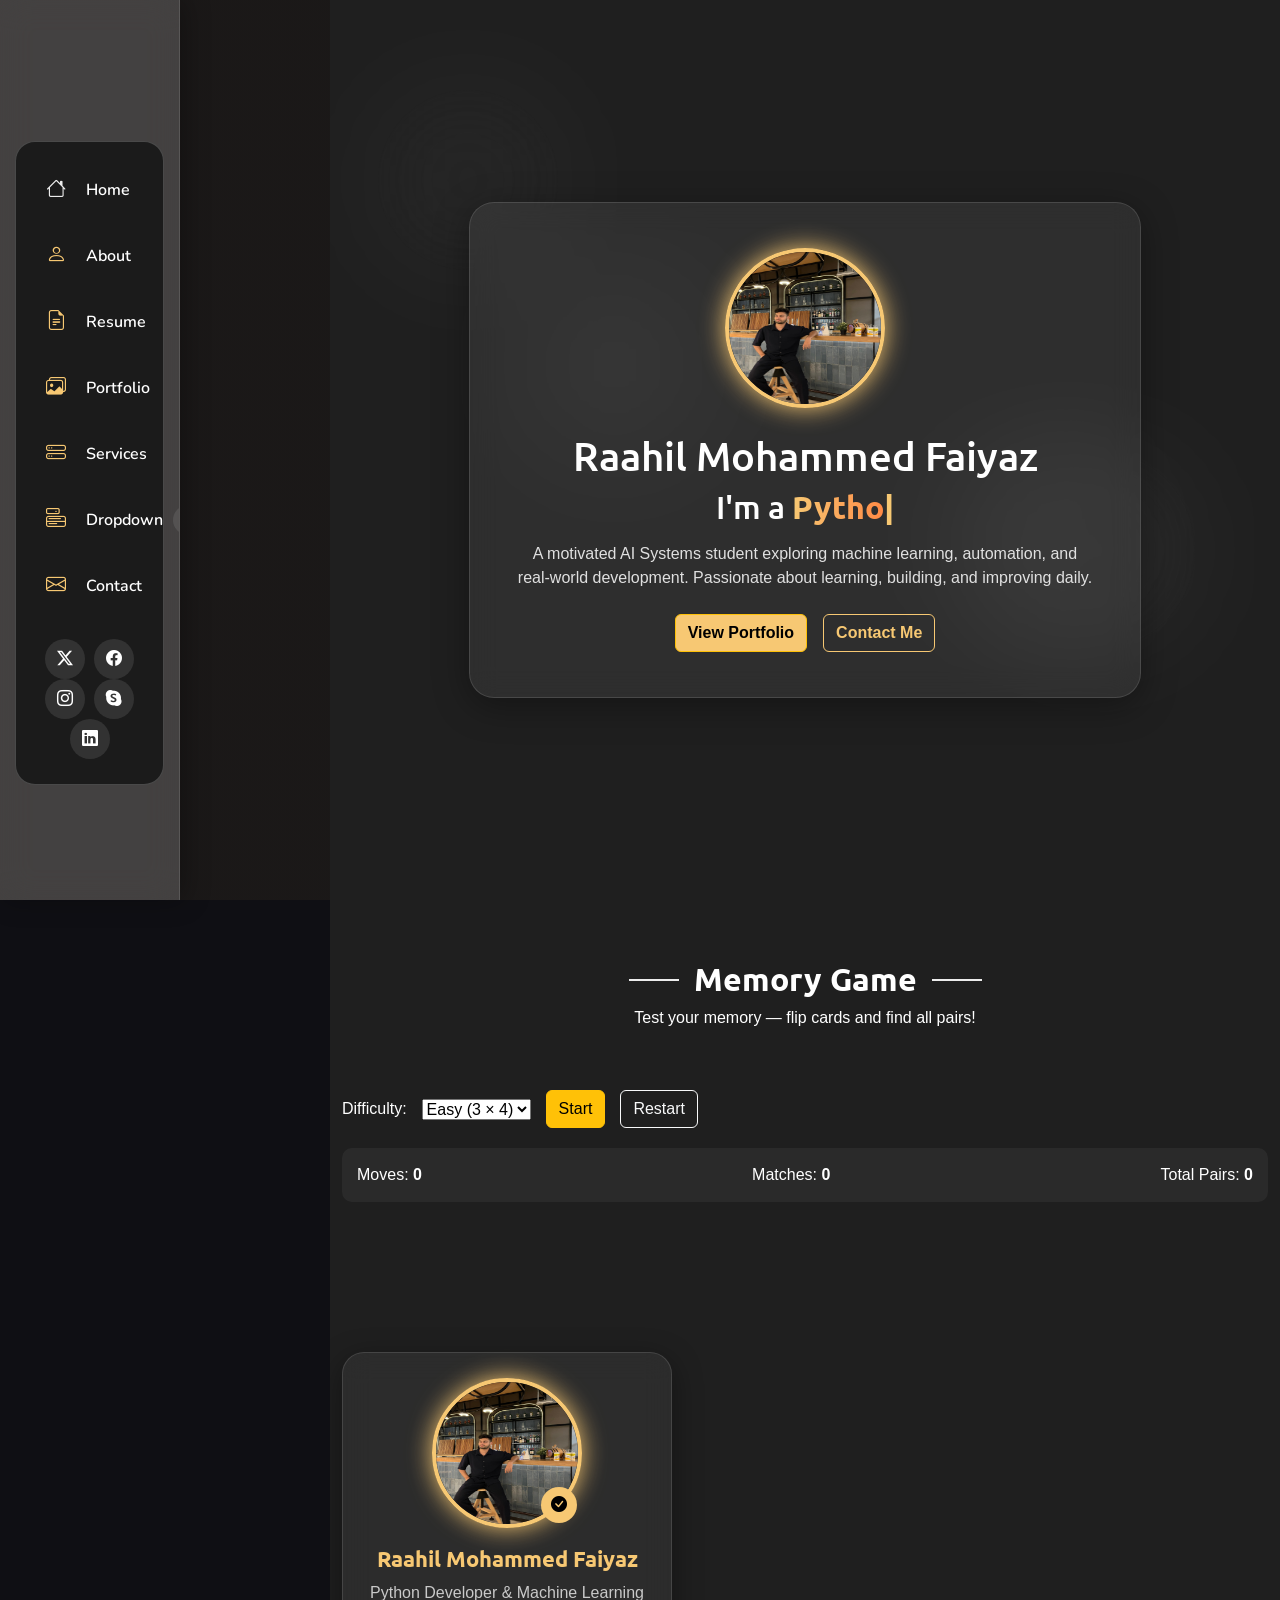
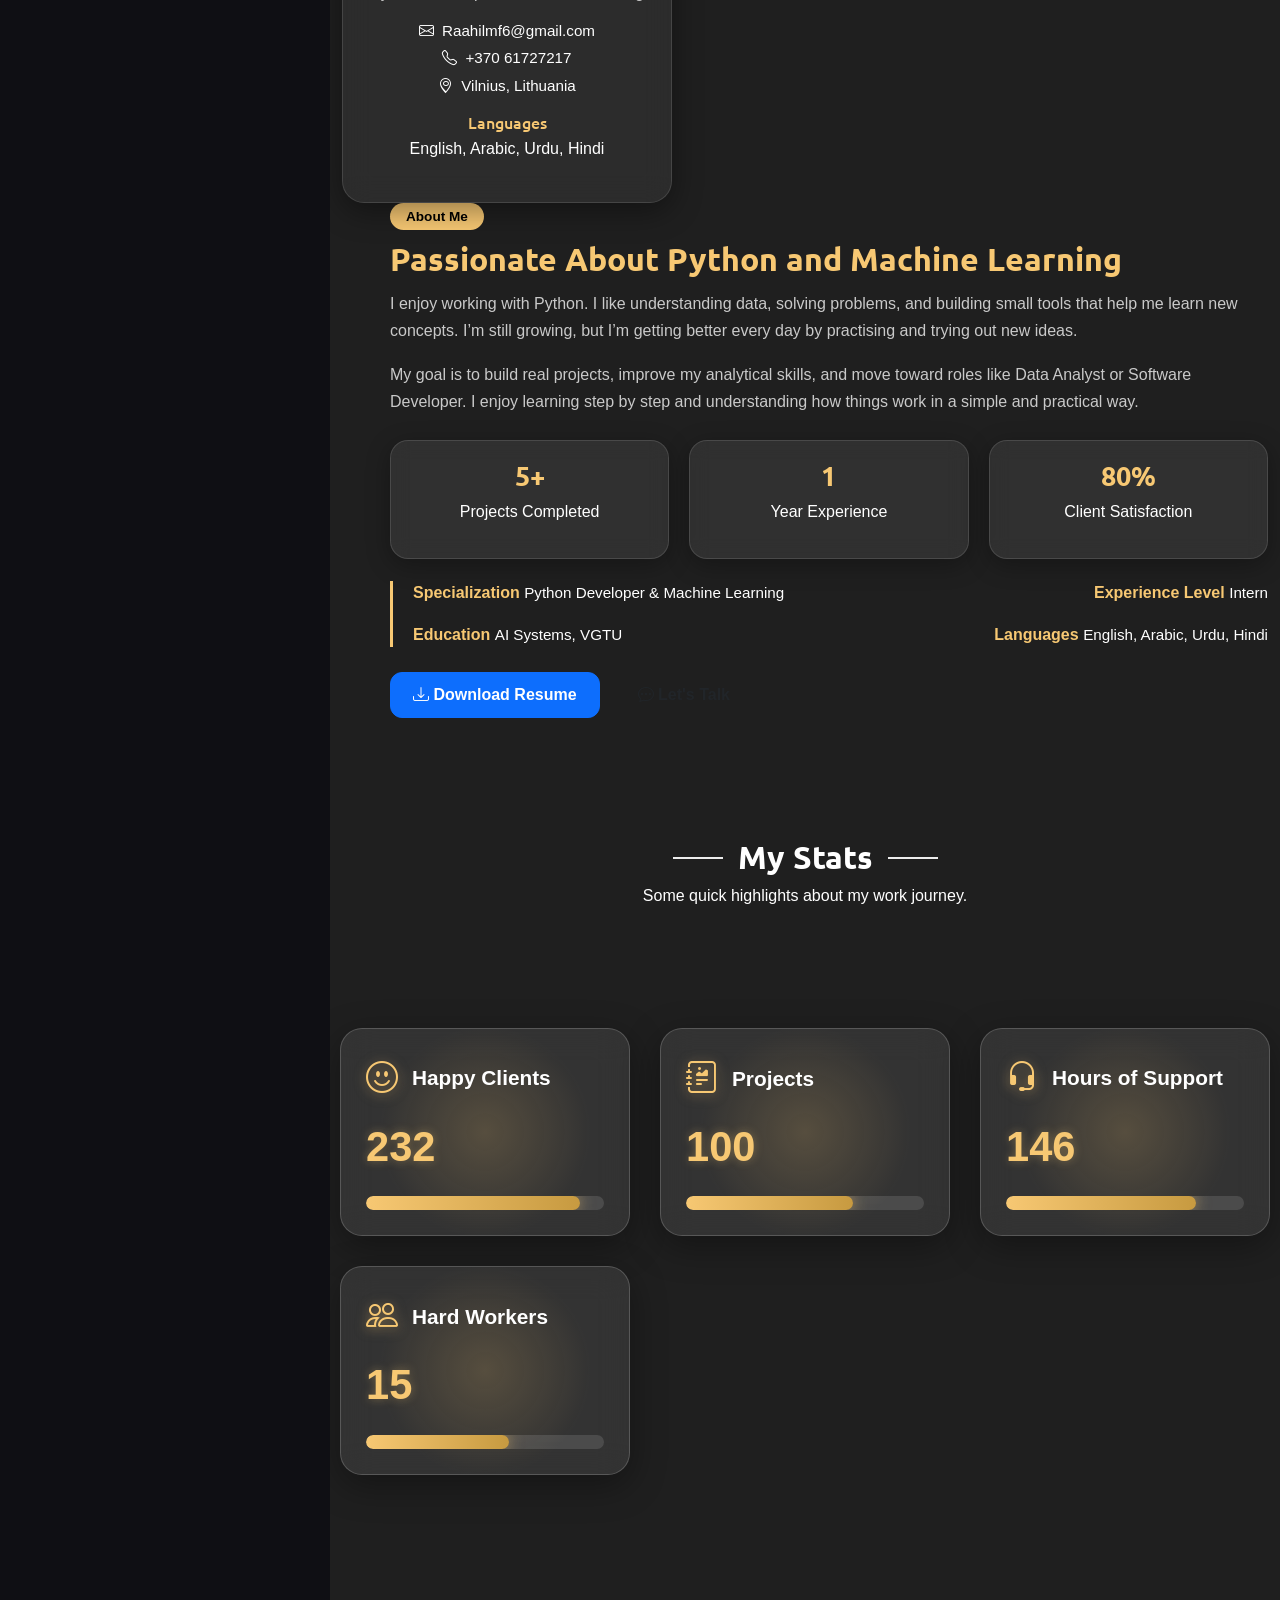
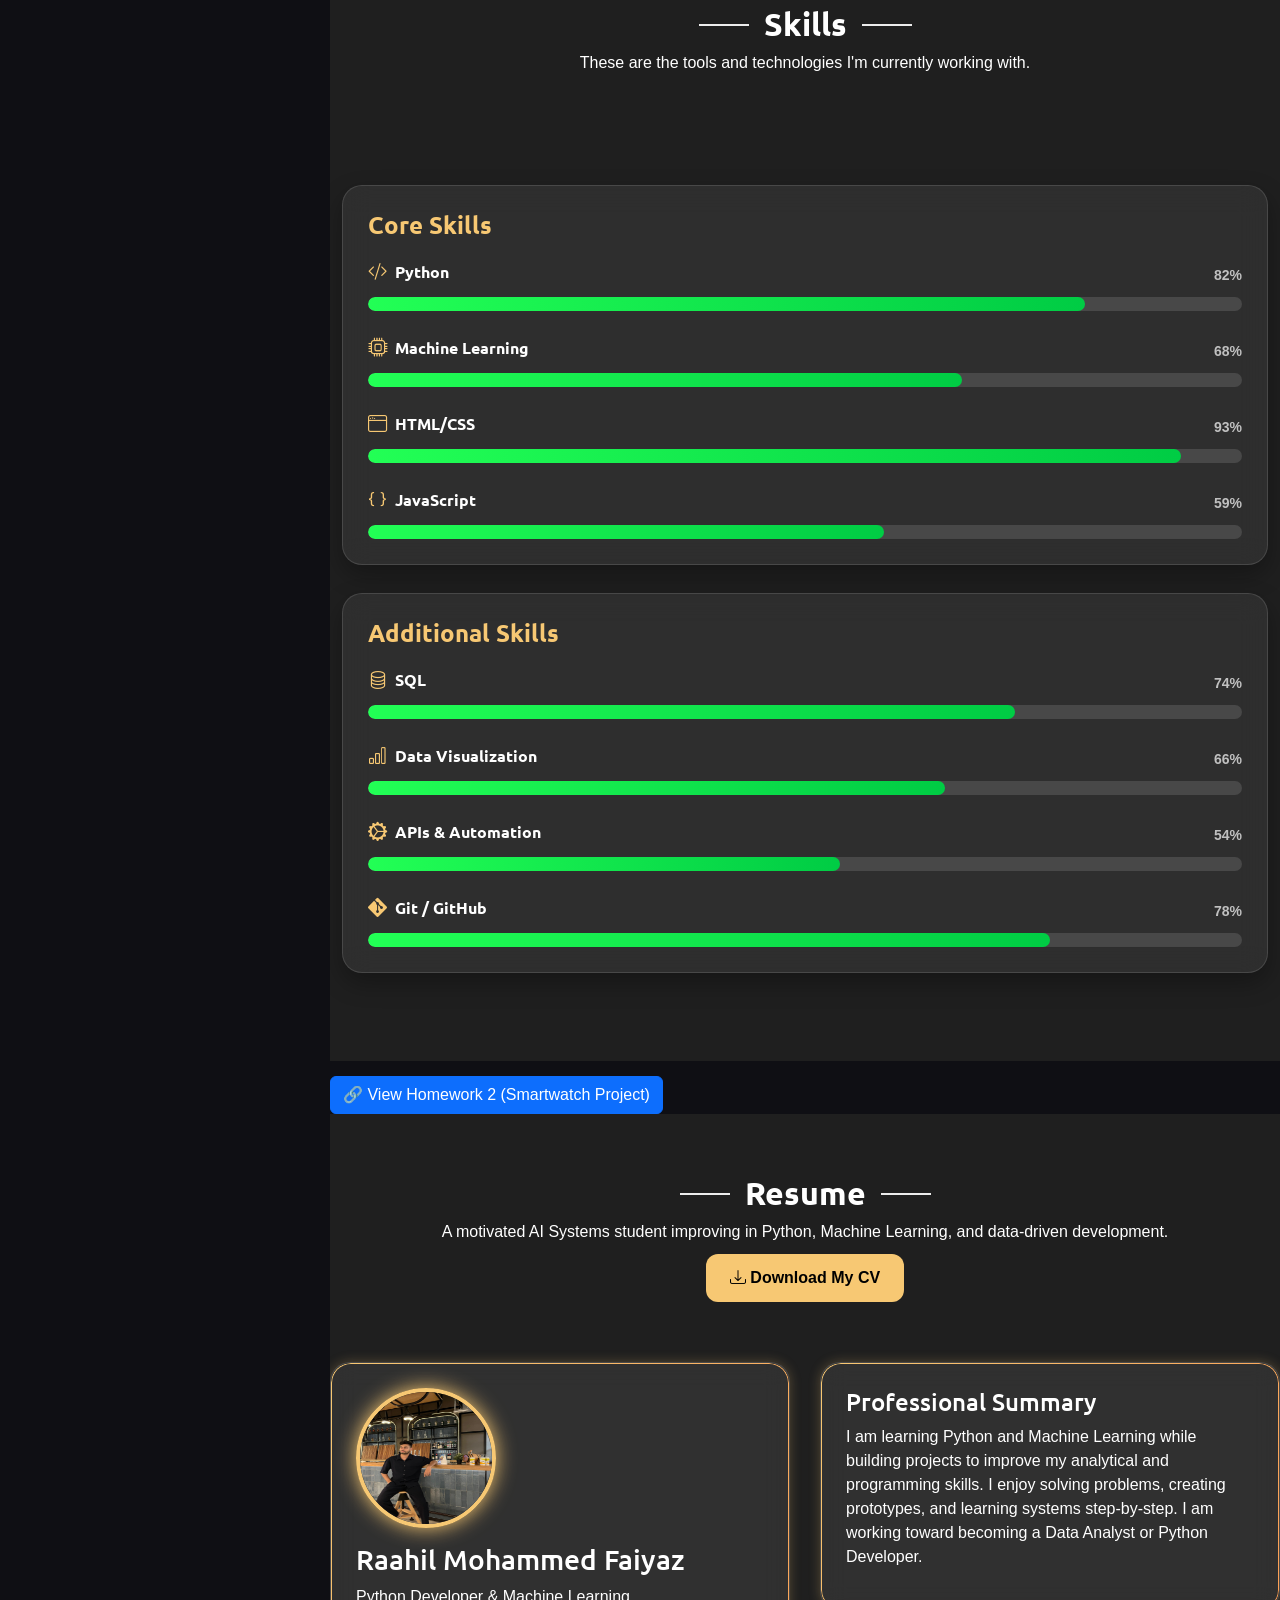
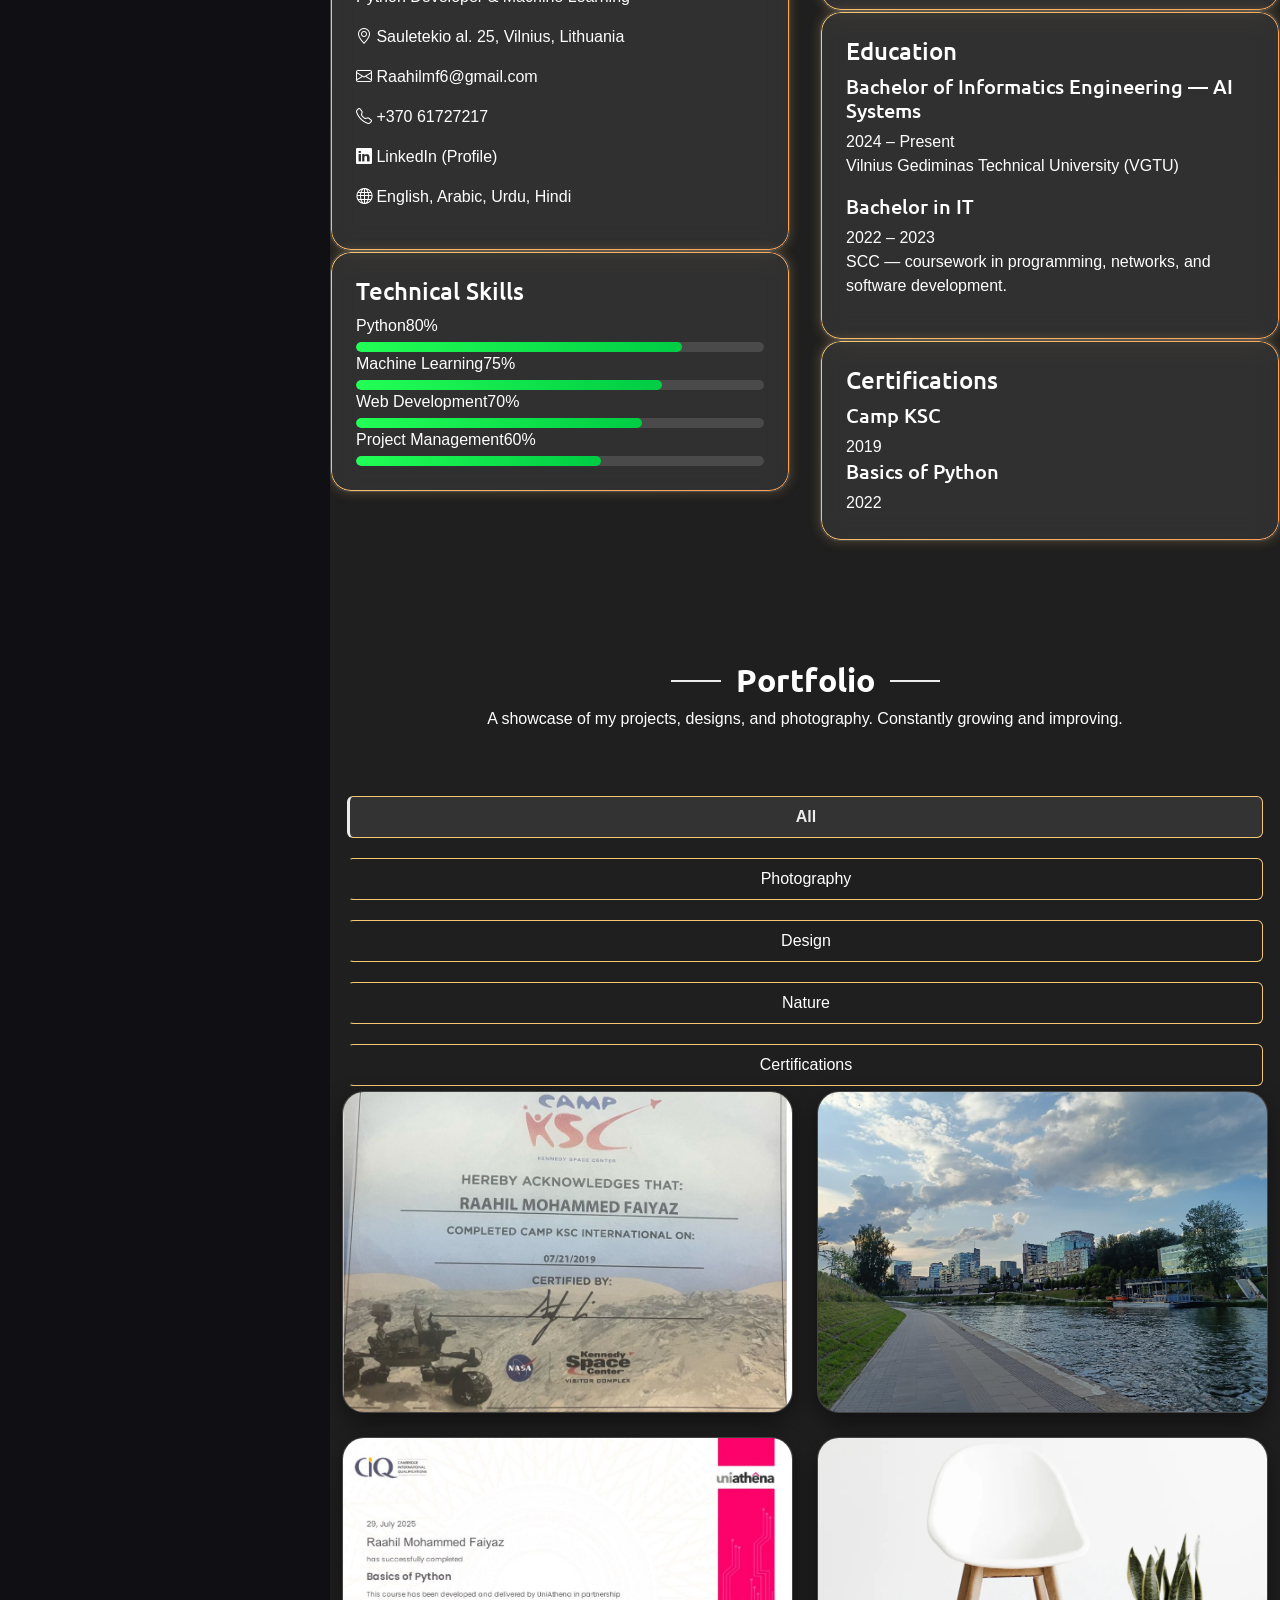
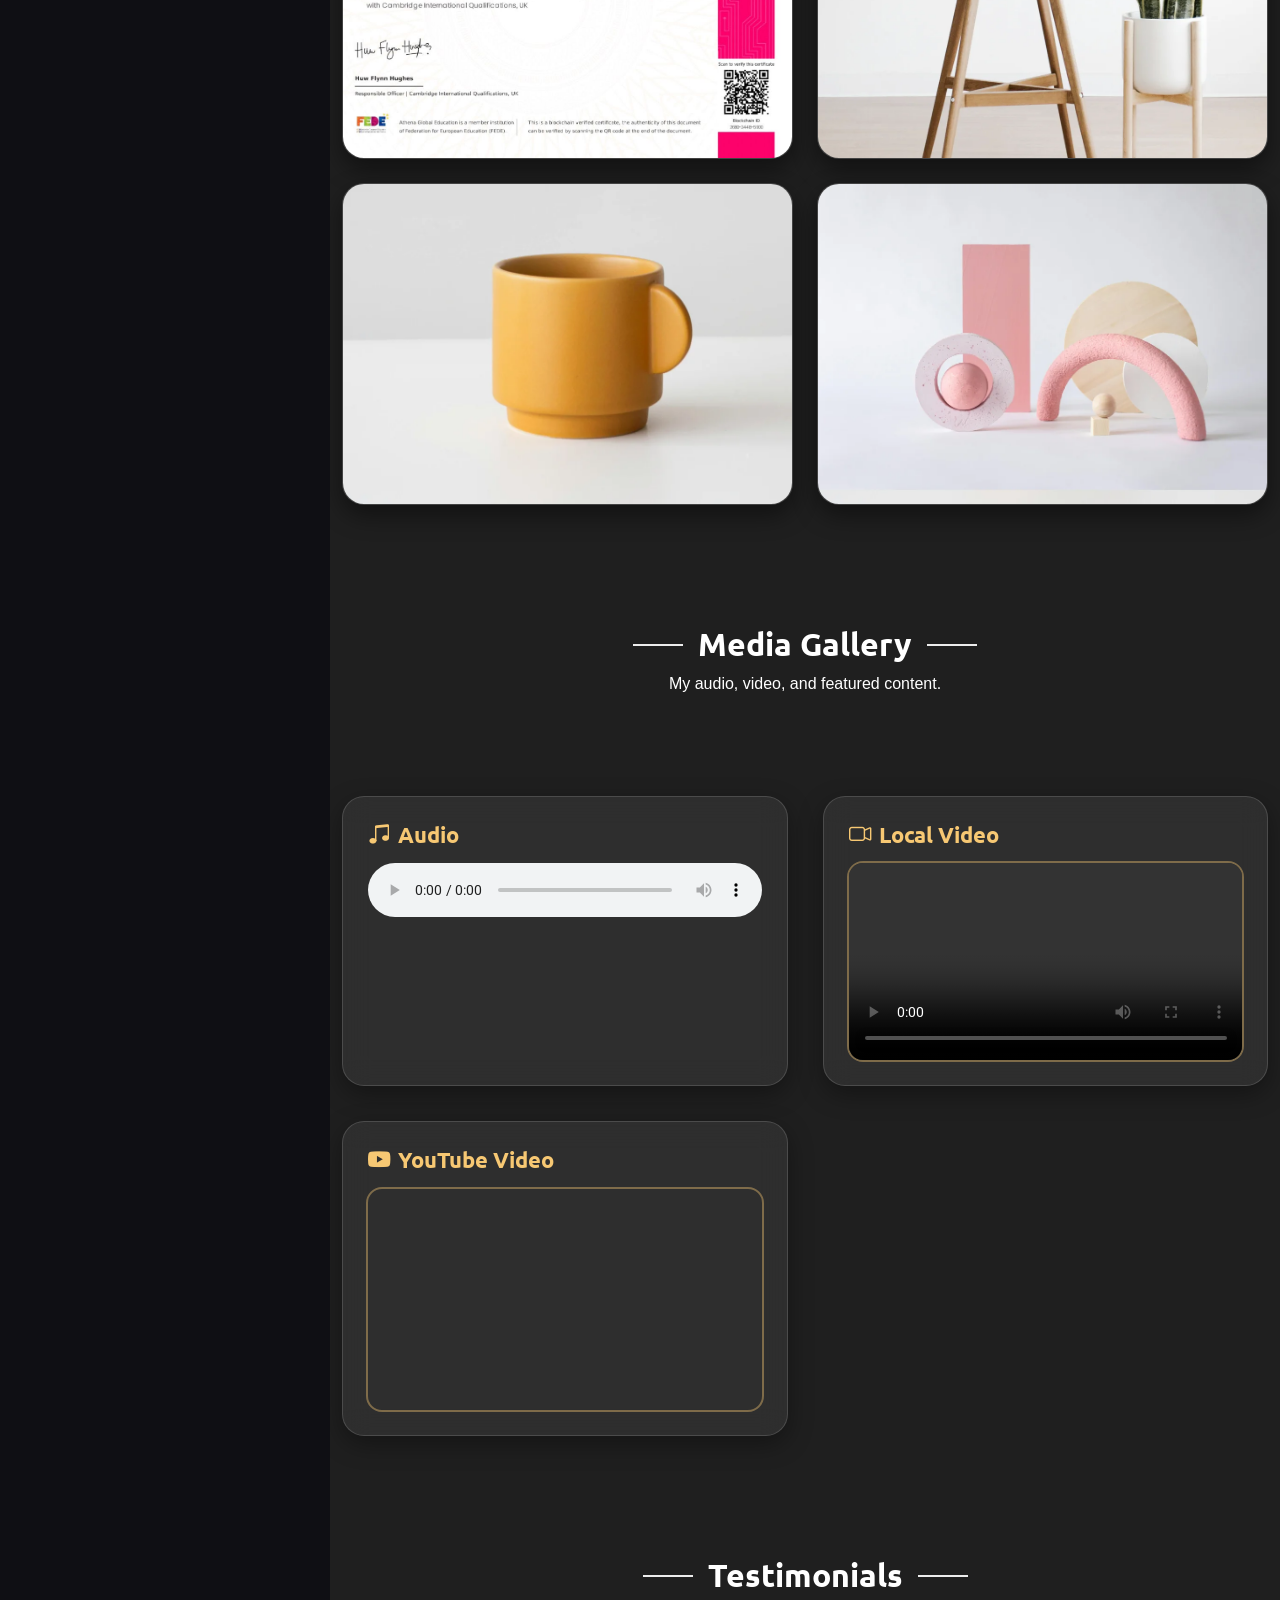
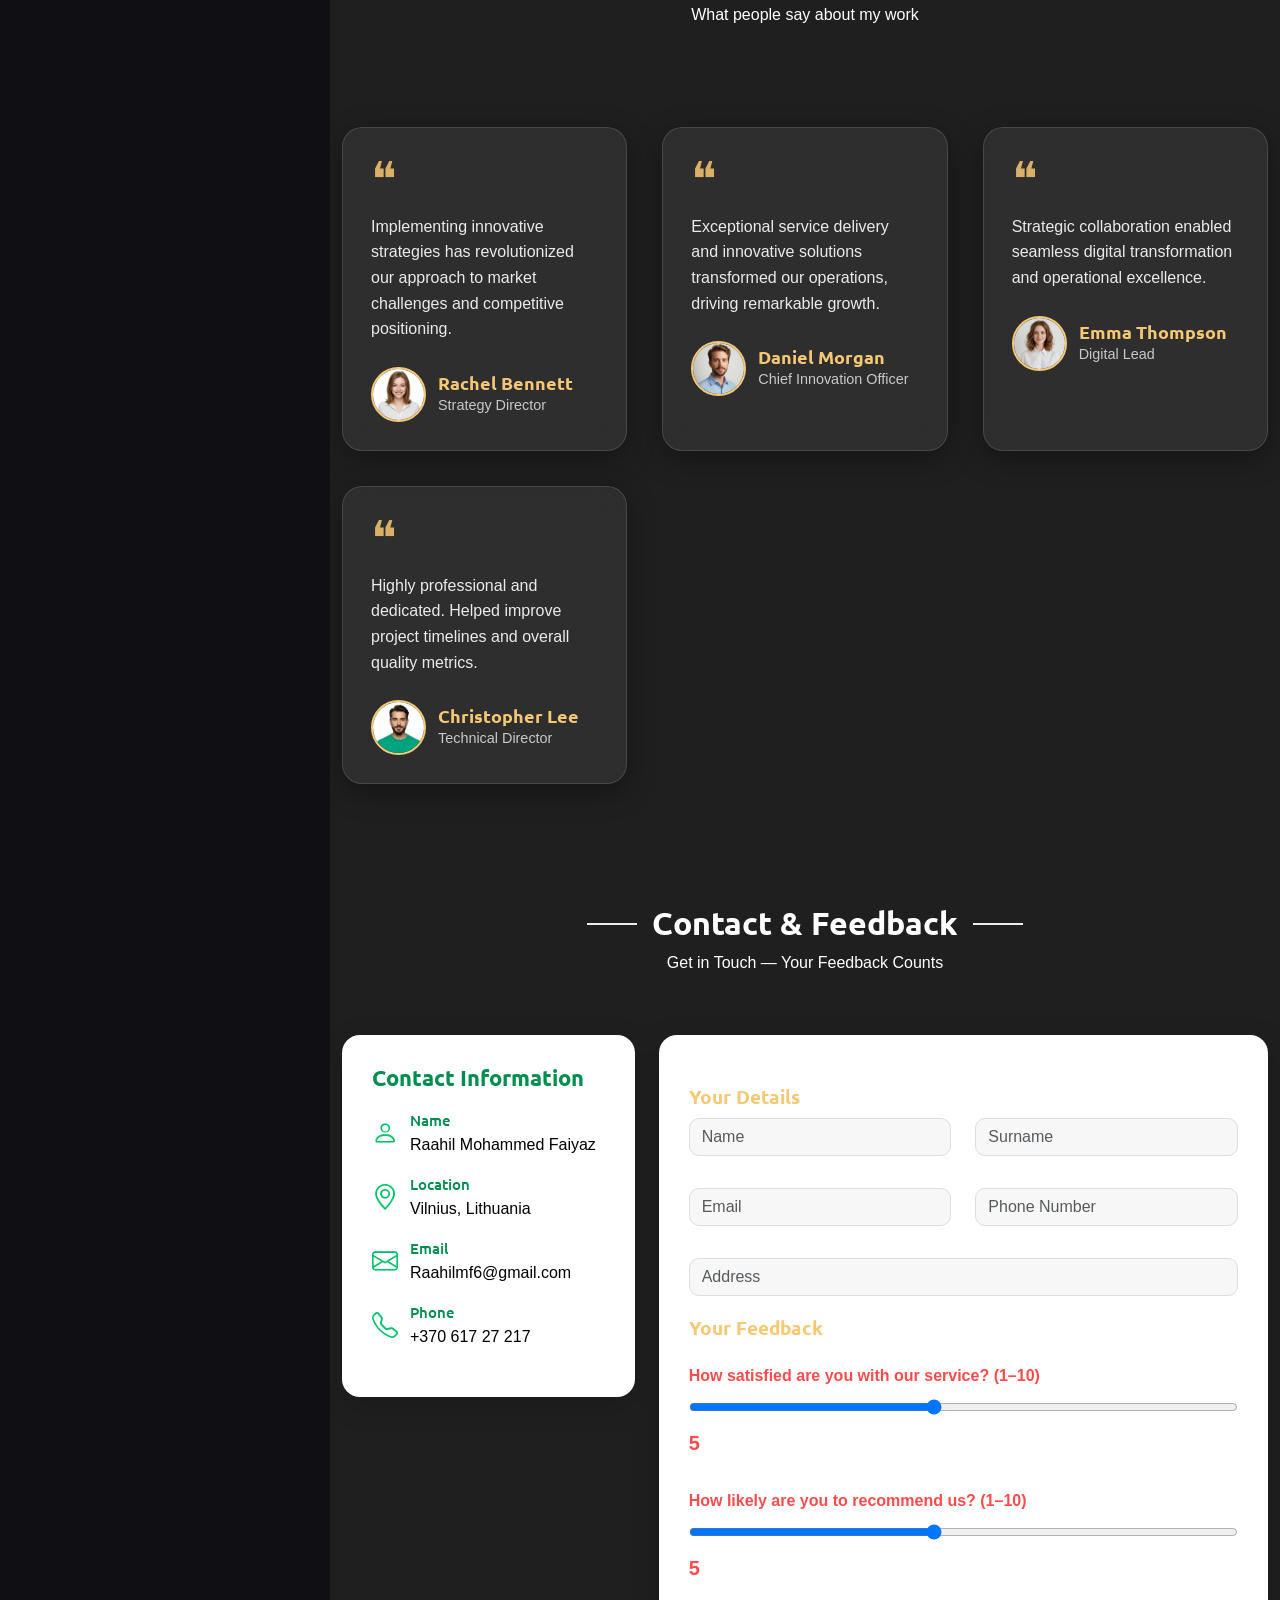
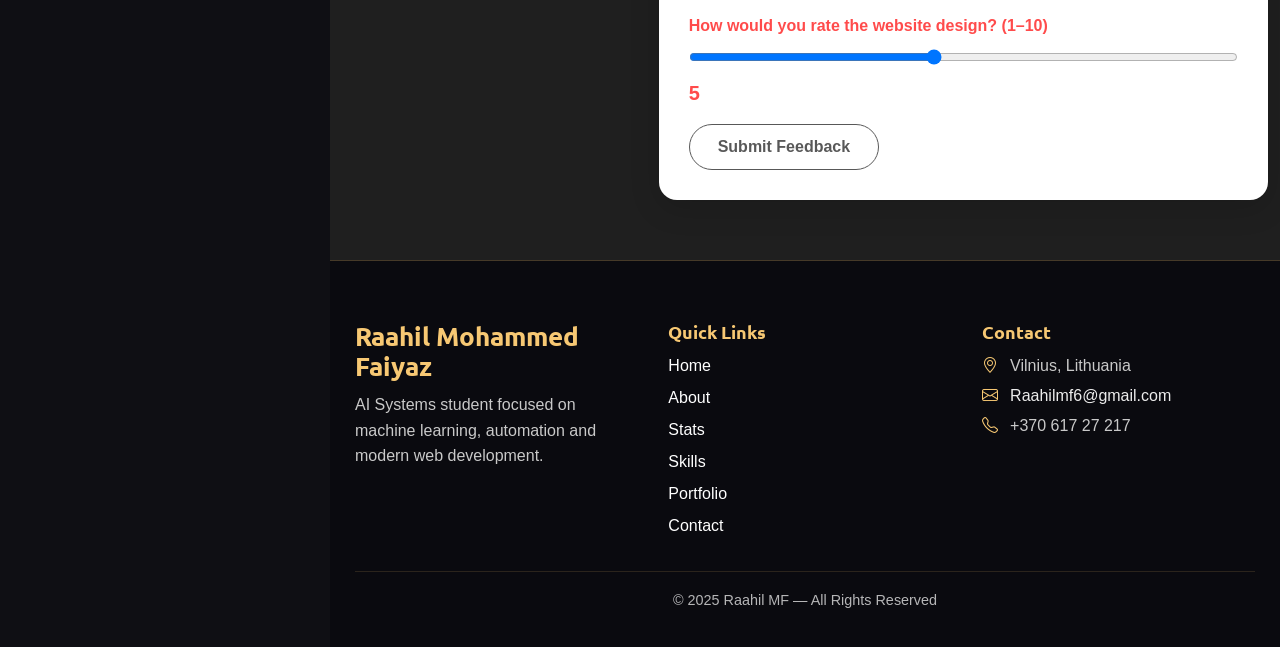
==== commit 091c1cfd: "Update index.html" ====
--- a/index.html
+++ b/index.html
@@ -477,6 +477,11 @@
 <!-- /Skills Section -->
 
     <!-- Resume Section -->
+    <a href="https://github.com/Raahil115/Smartwatch" target="_blank" 
+   class="btn btn-primary" style="margin-top:15px;">
+   🔗 View Homework 2 (Smartwatch Project)
+</a>
+
     <section id="resume" class="resume section">
 
   <div class="container section-title" data-aos="fade-up">
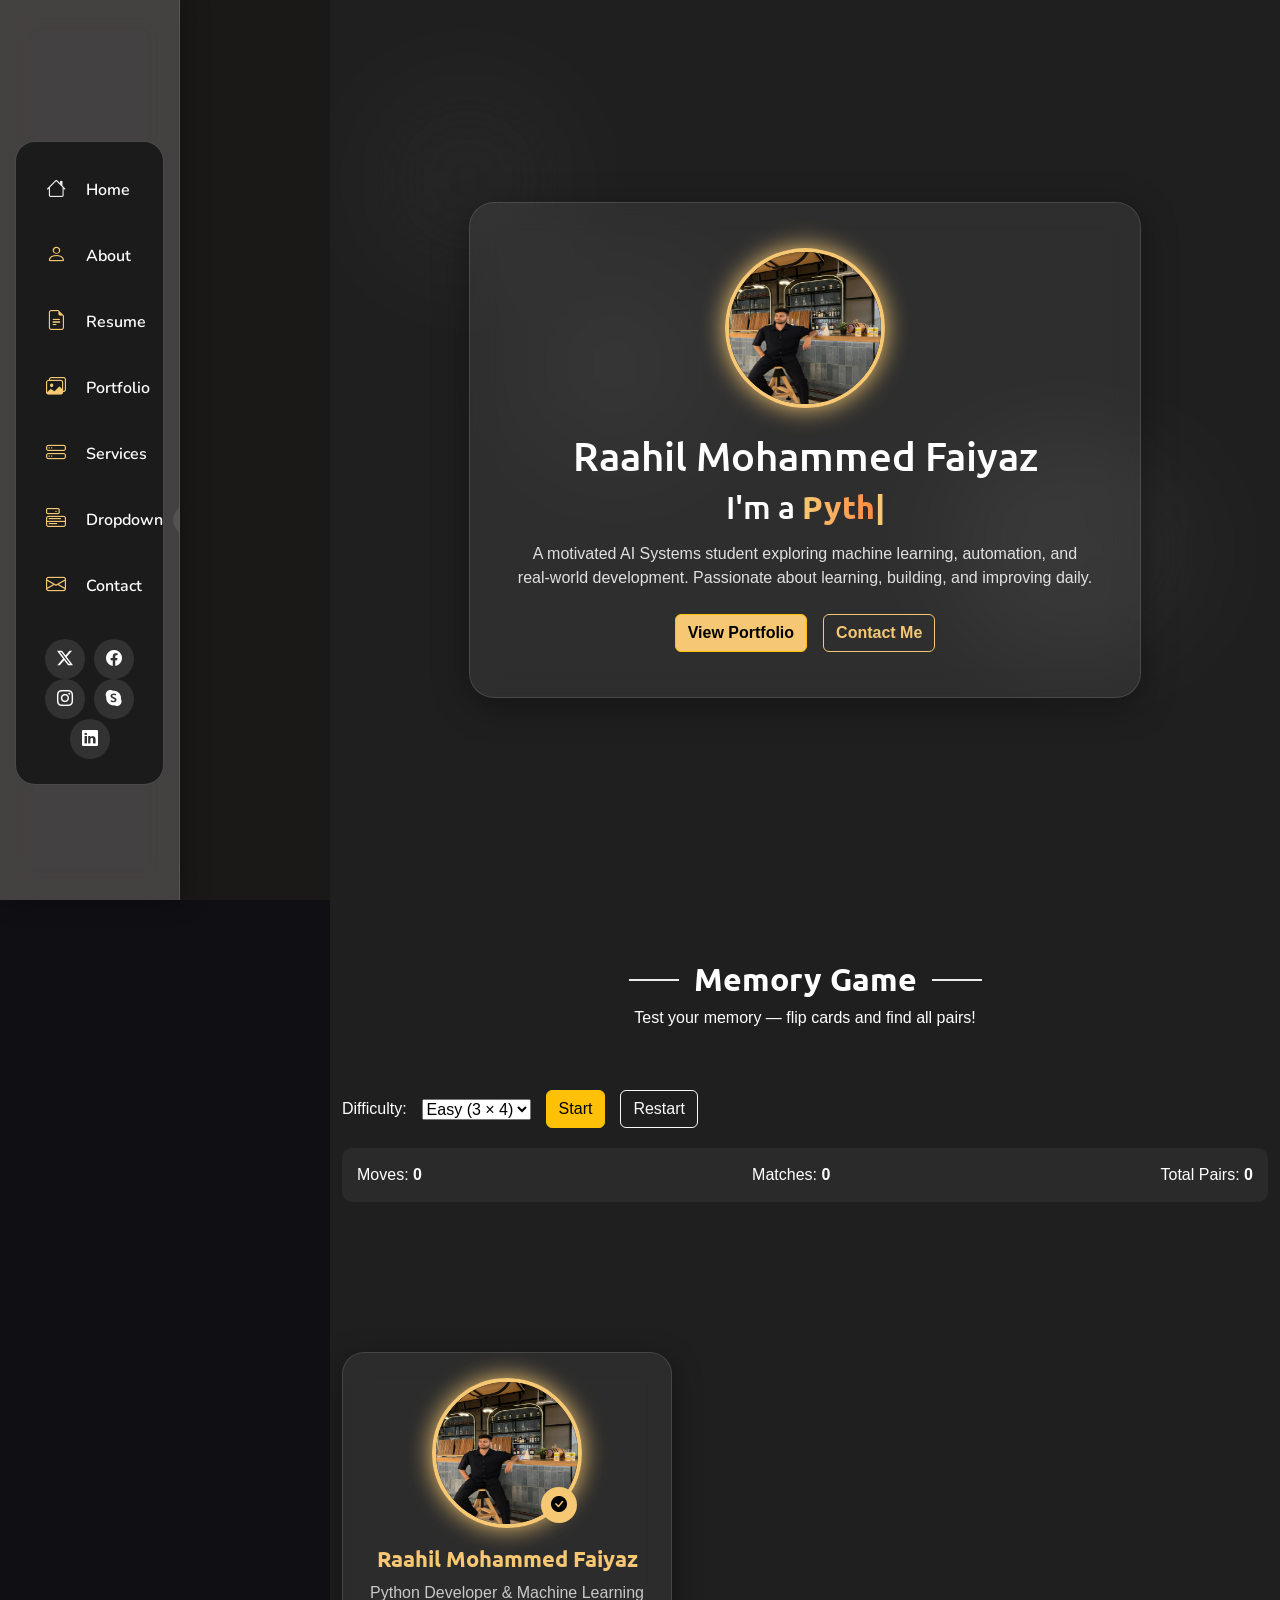
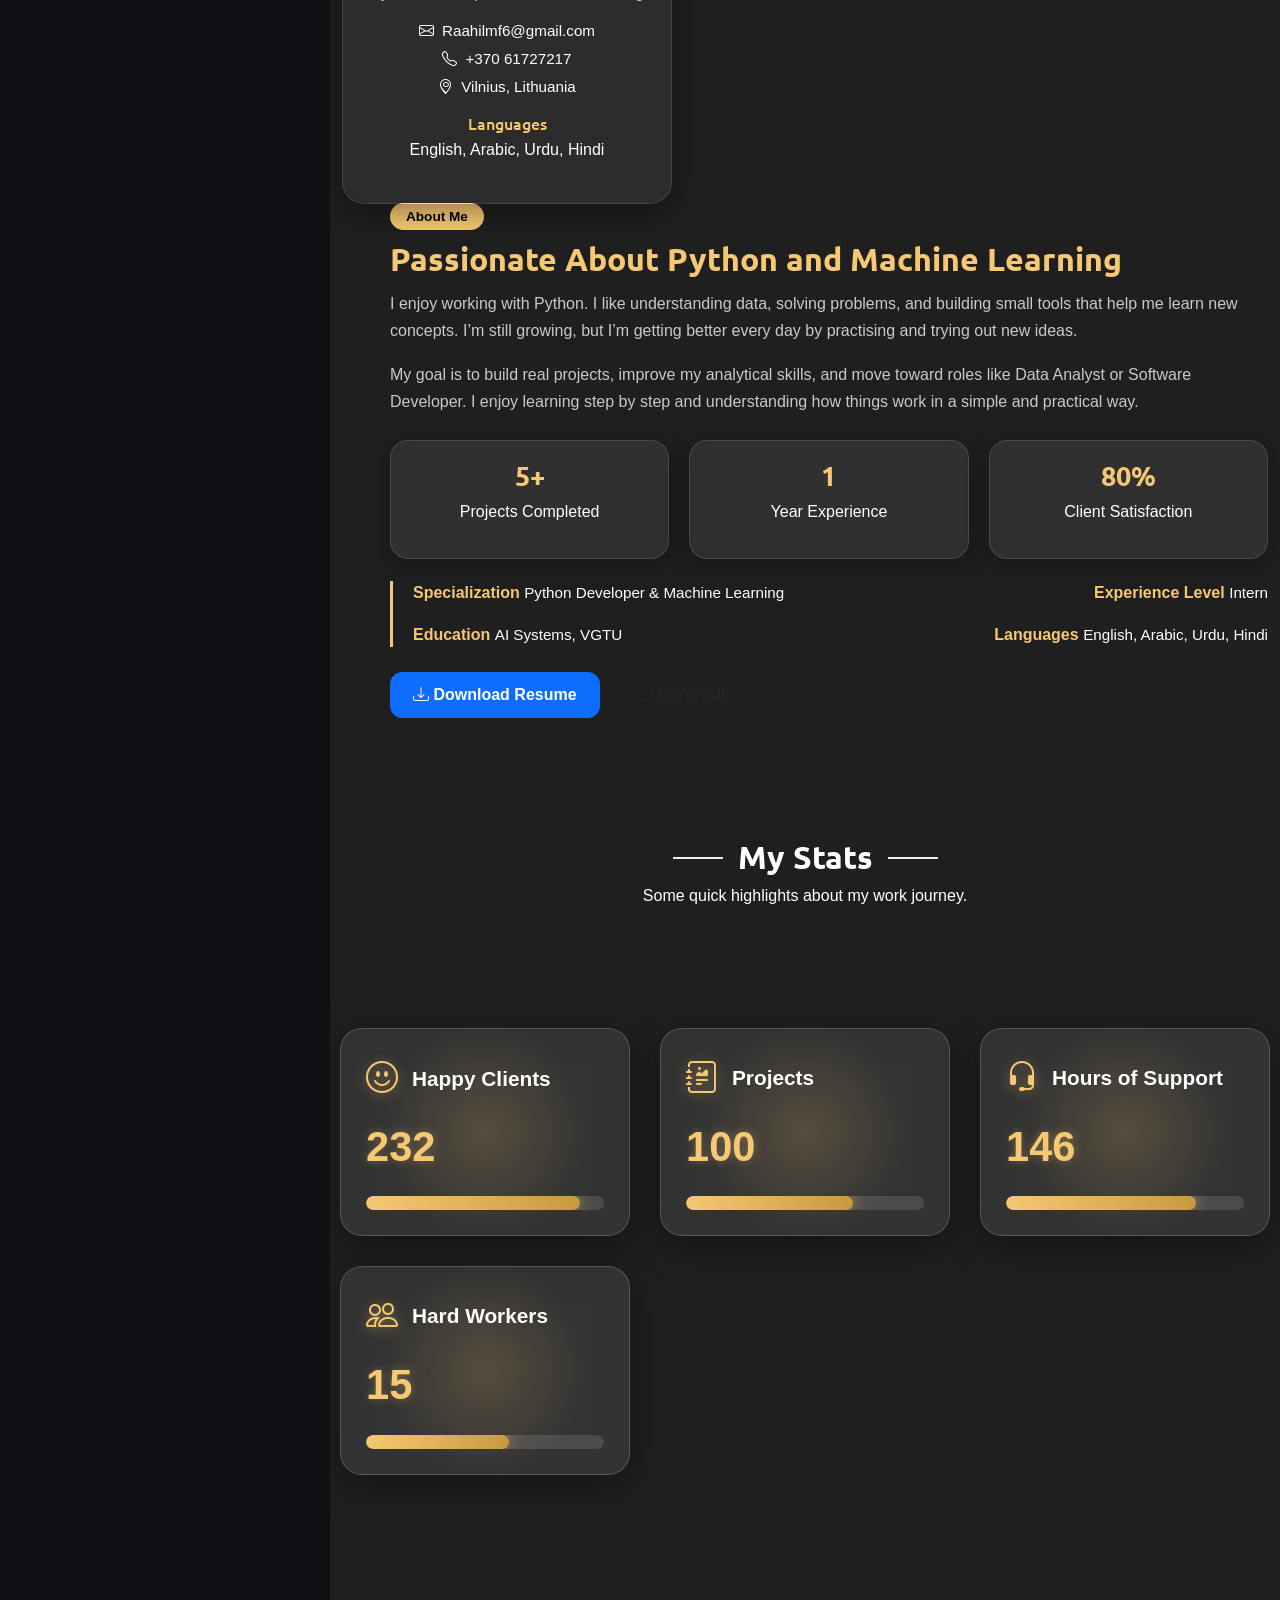
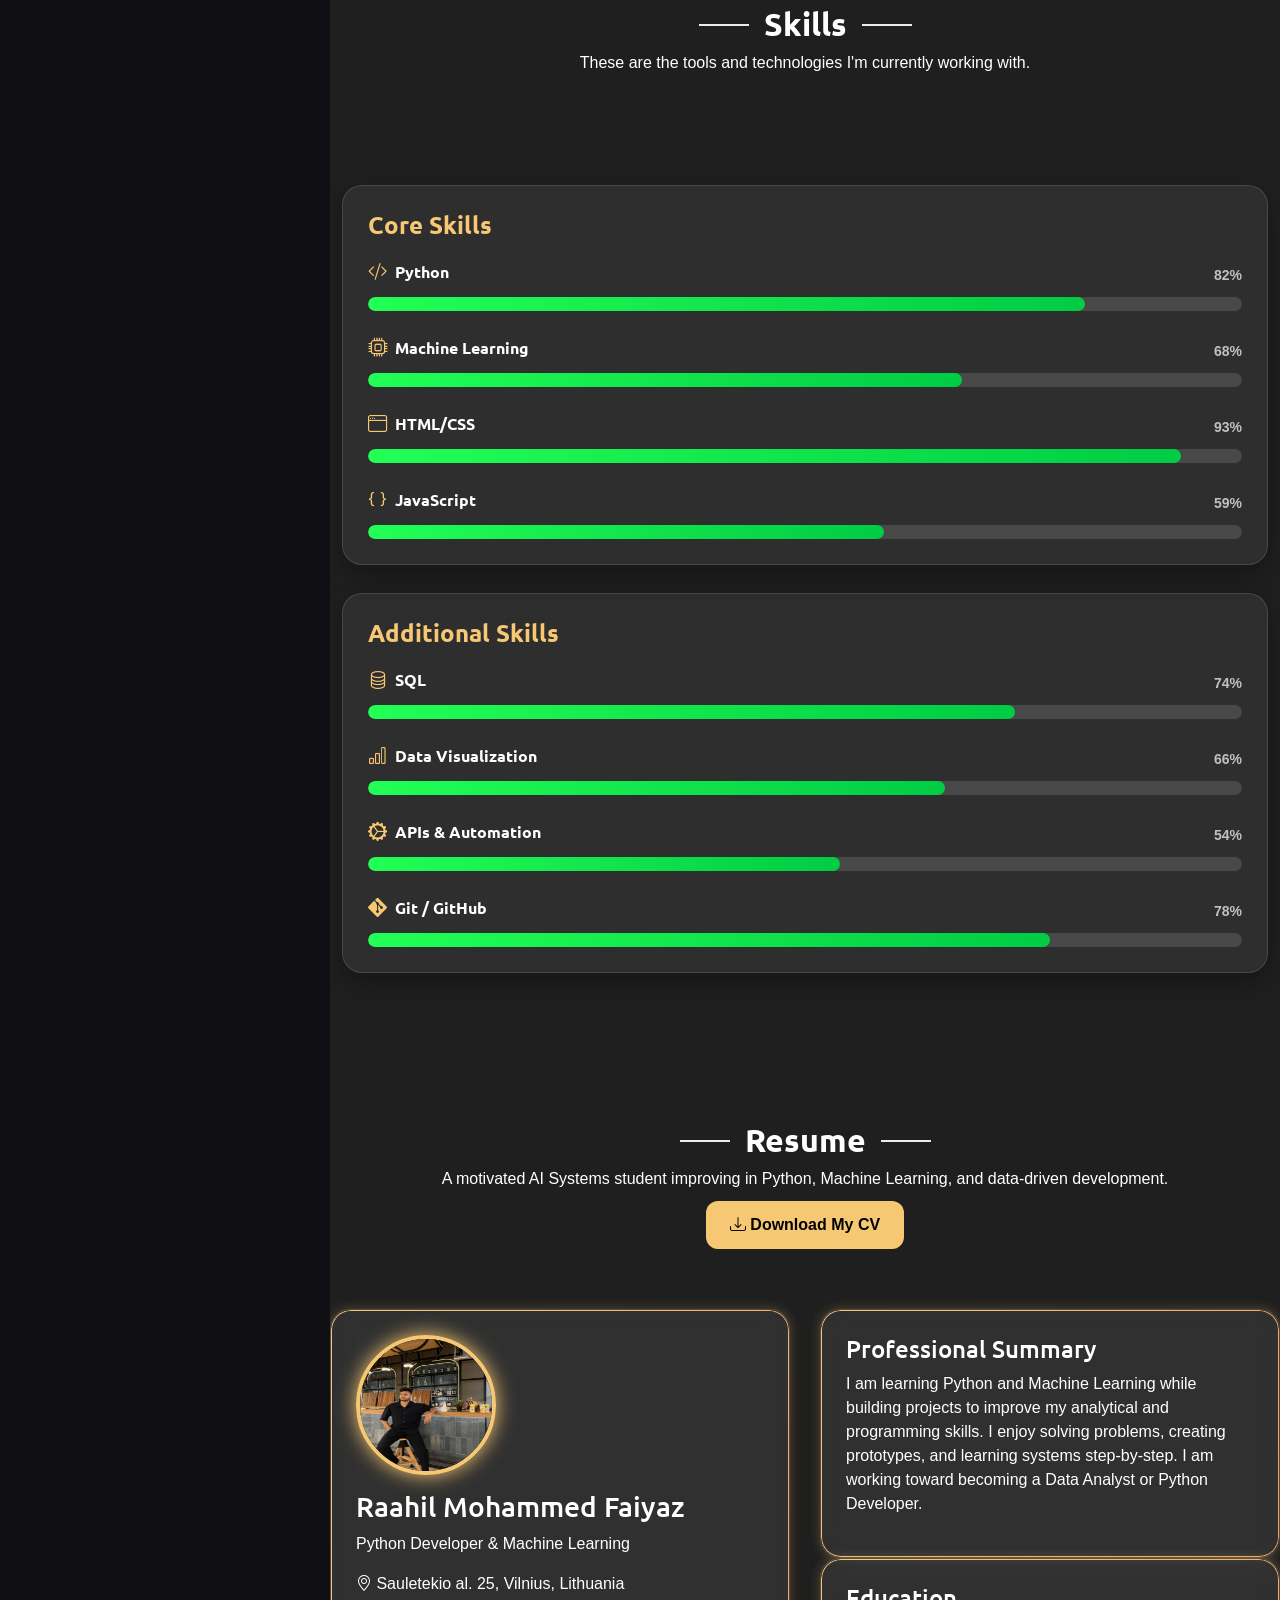
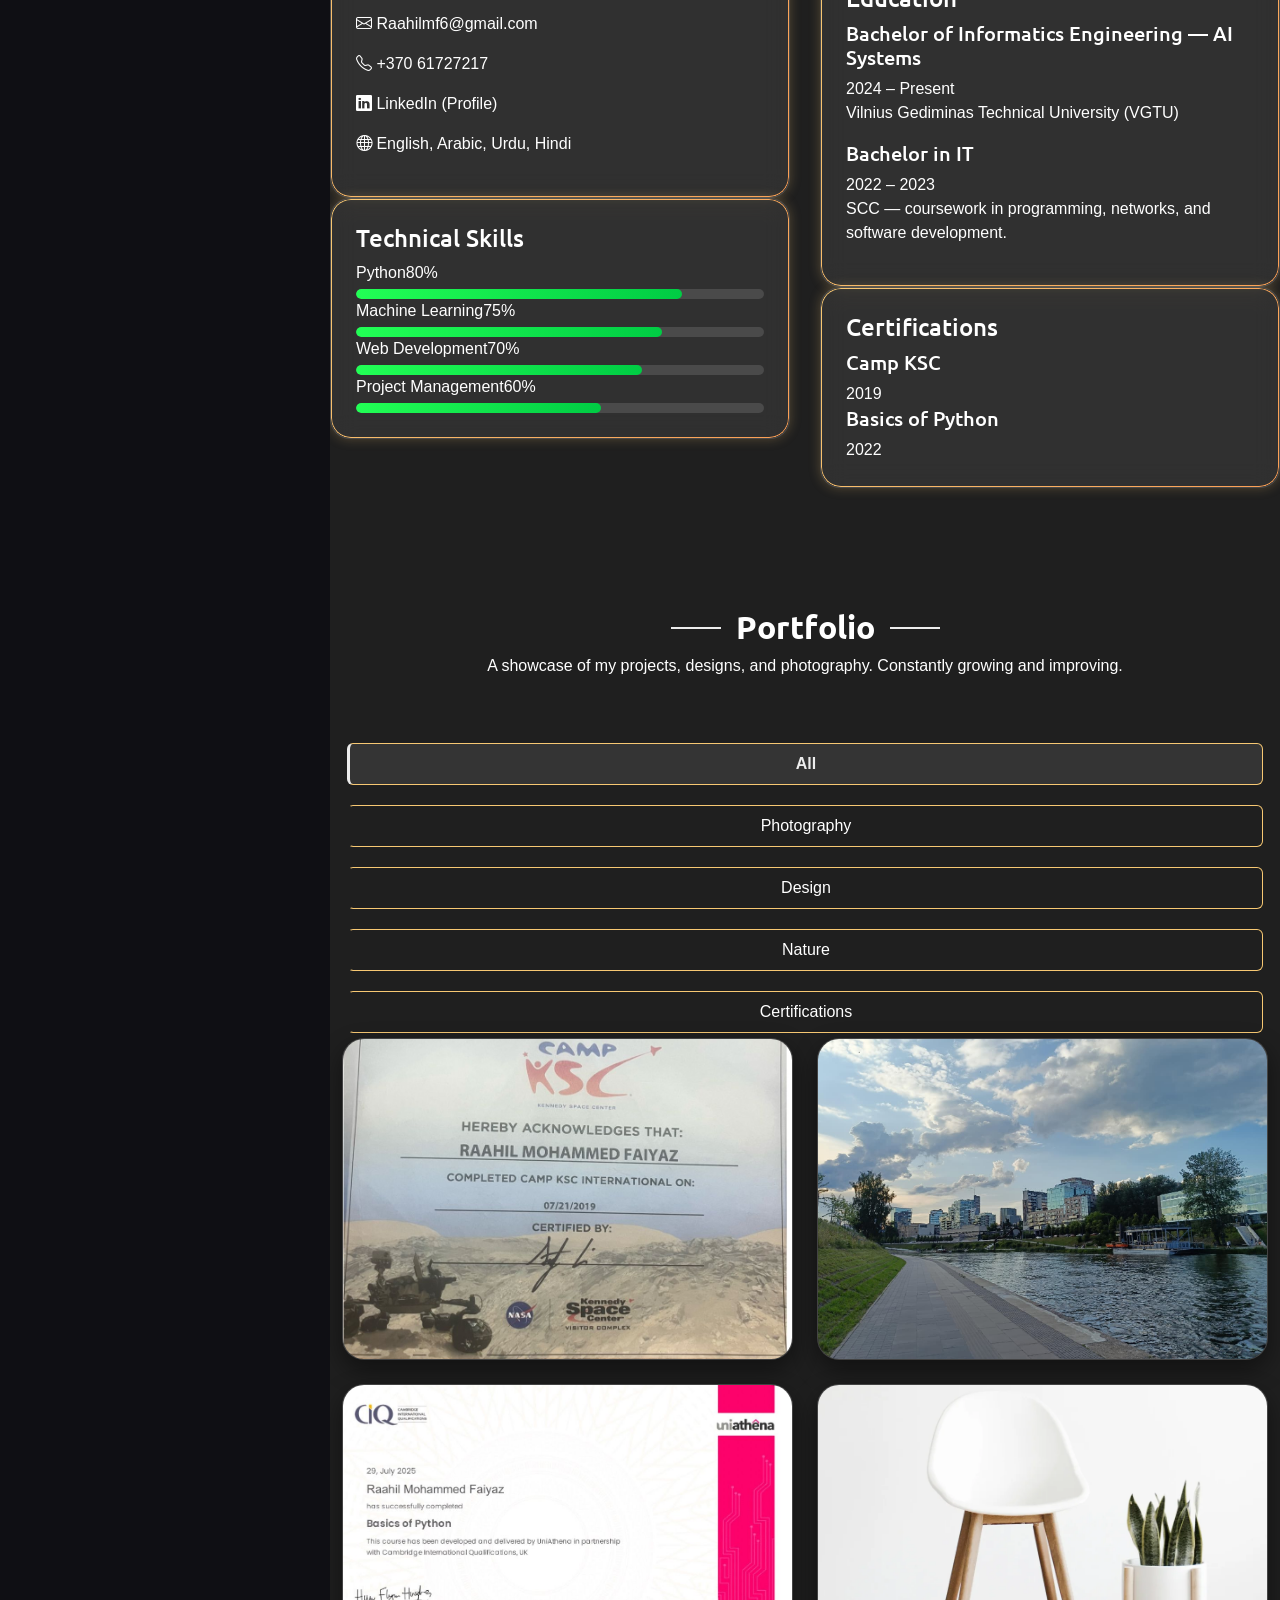
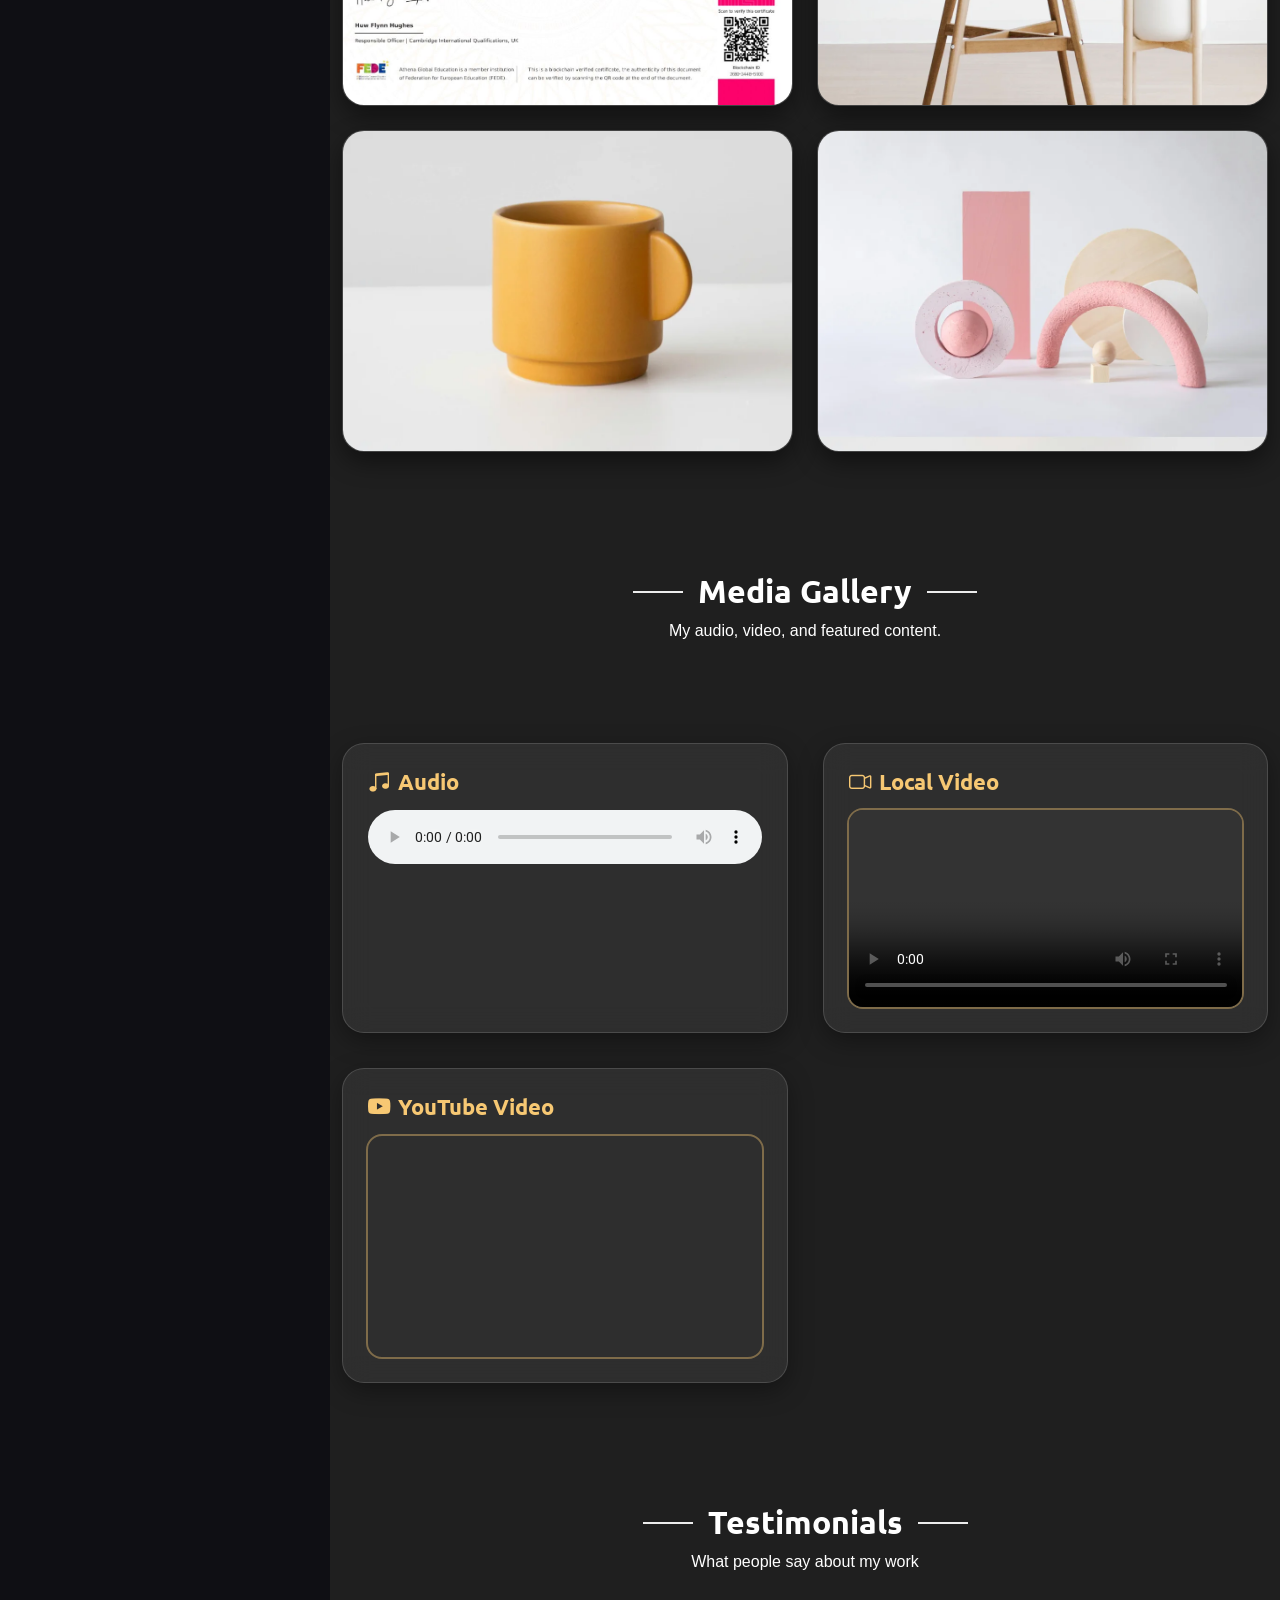
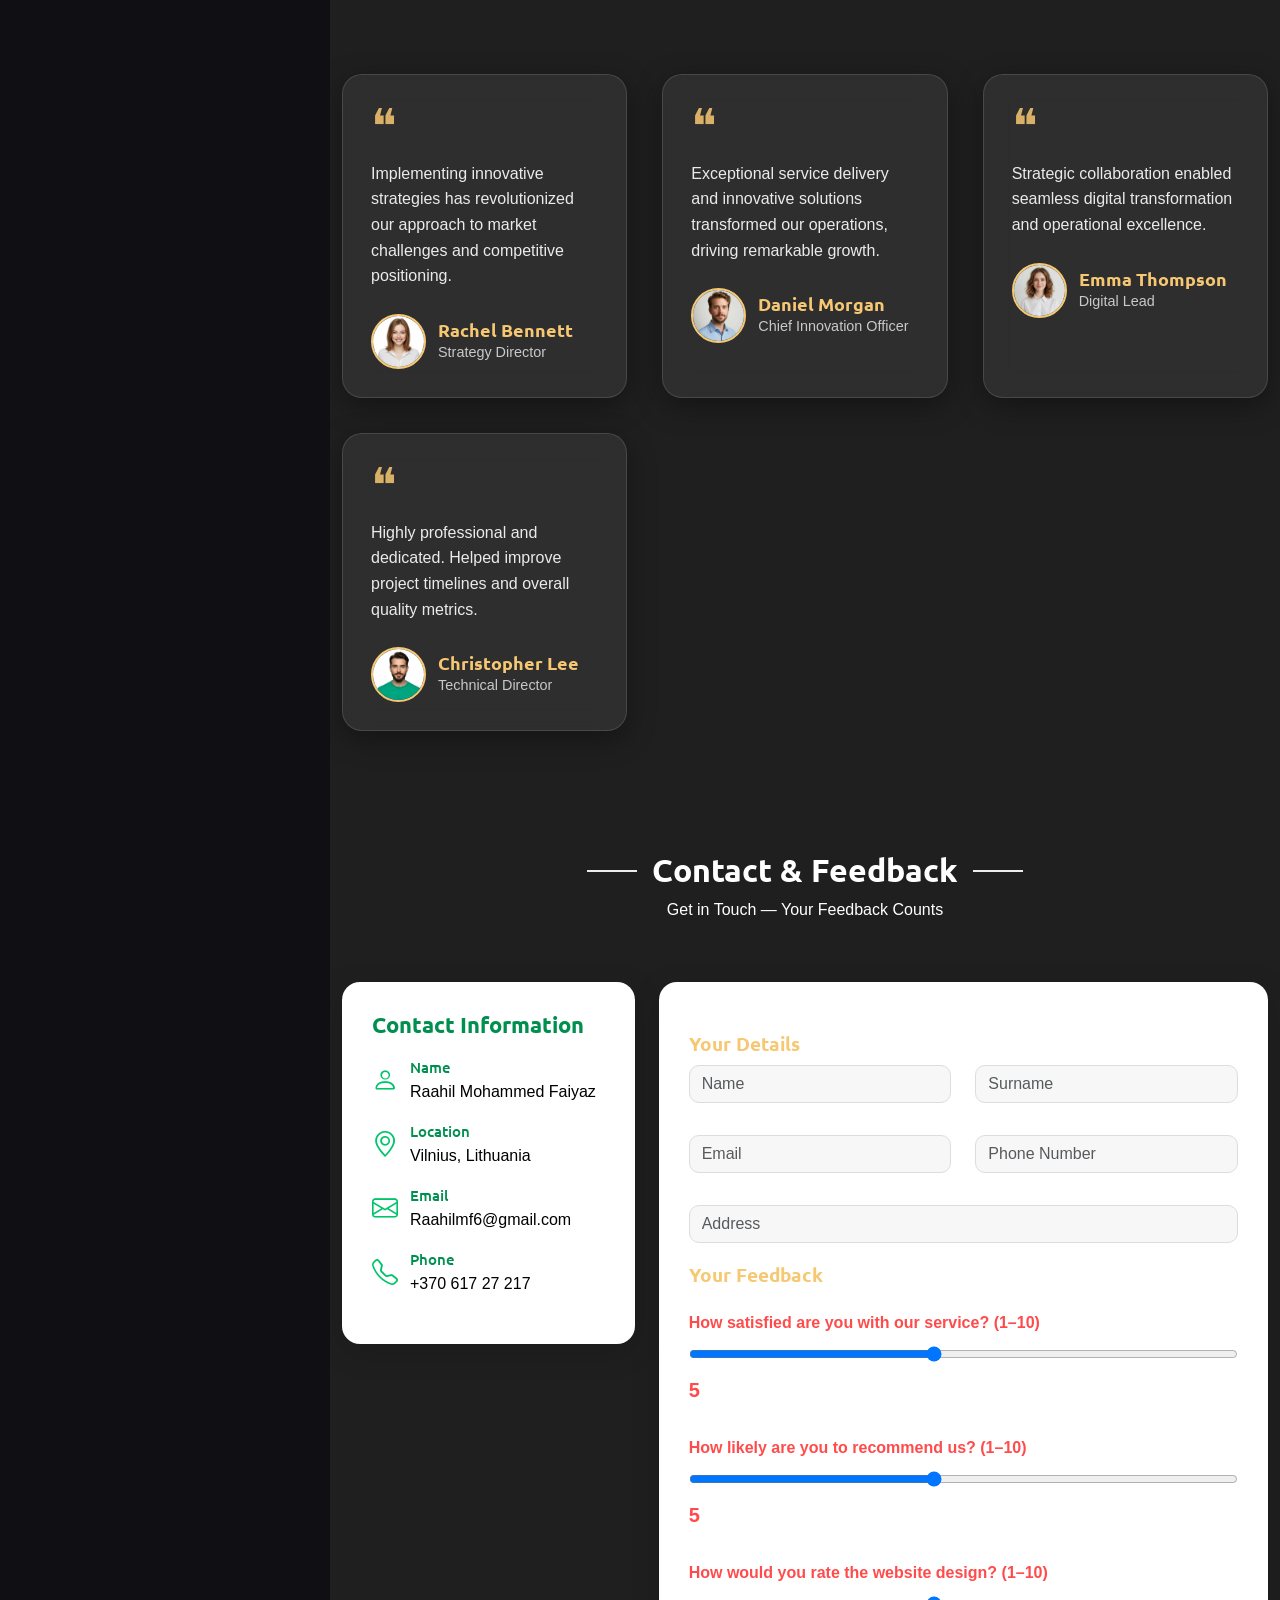
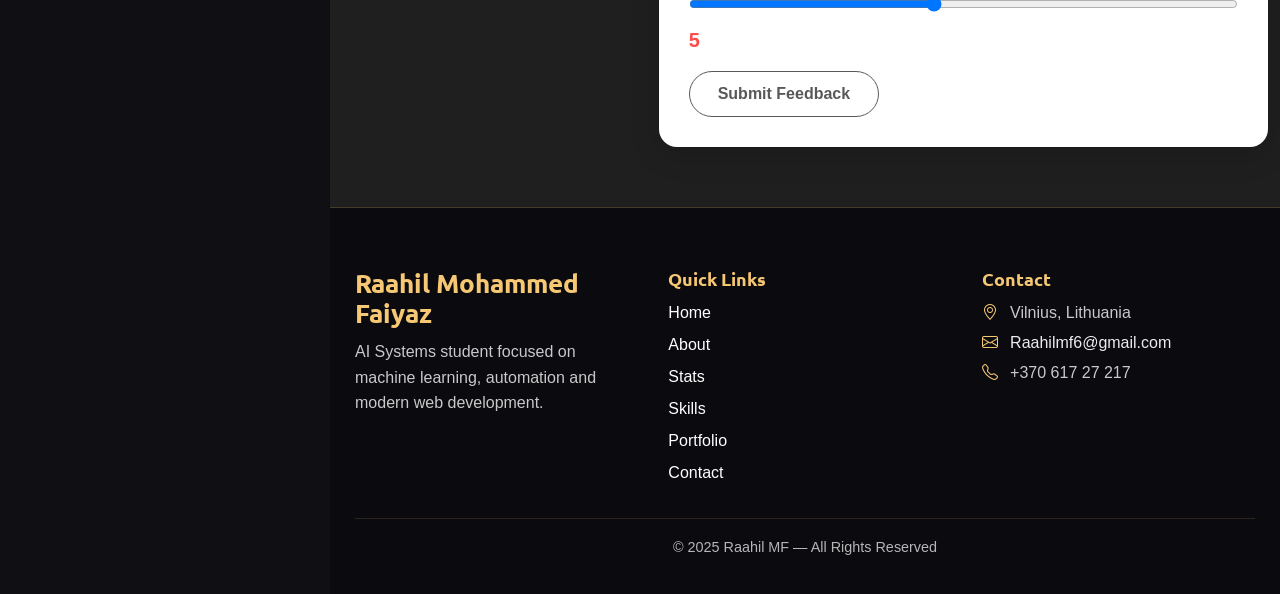
==== commit c05b77ff: "Update index.html" ====
--- a/index.html
+++ b/index.html
@@ -477,10 +477,7 @@
 <!-- /Skills Section -->
 
     <!-- Resume Section -->
-    <a href="https://github.com/Raahil115/Smartwatch" target="_blank" 
-   class="btn btn-primary" style="margin-top:15px;">
-   🔗 View Homework 2 (Smartwatch Project)
-</a>
+    
 
     <section id="resume" class="resume section">
 
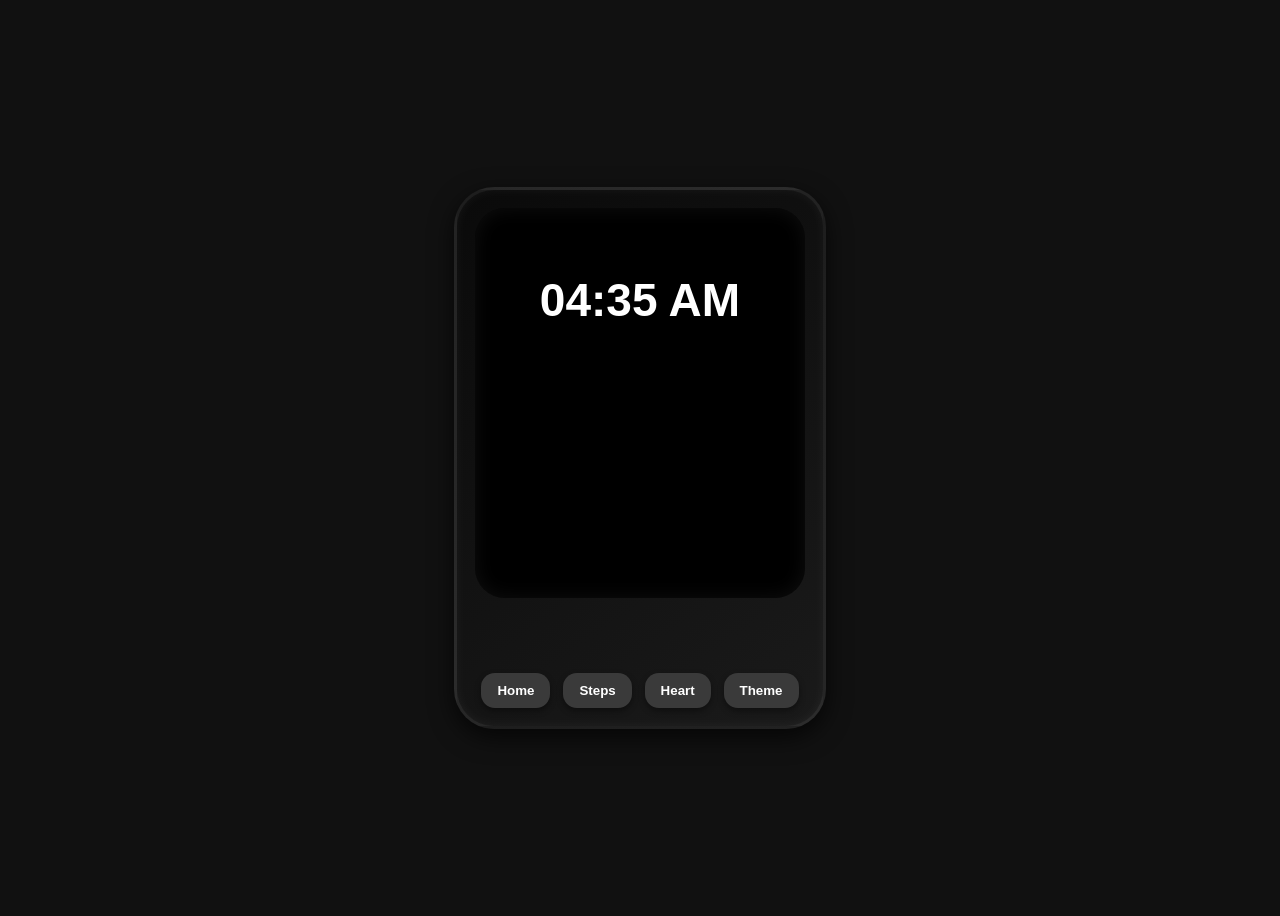
==== commit bd281b66: "Add files via upload" ====
--- a/index.html
+++ b/index.html
@@ -1,1037 +1,44 @@
-<!DOCTYPE html>
-<html lang="en">
-
-<head>
-  <meta charset="utf-8">
-  <meta content="width=device-width, initial-scale=1.0" name="viewport">
-  <title>Index - SnapFolio Bootstrap Template</title>
-  <meta name="description" content="">
-  <meta name="keywords" content="">
-
-  <!-- Favicons -->
-  <link href="assets/img/favicon.png" rel="icon">
-  <link href="assets/img/apple-touch-icon.png" rel="apple-touch-icon">
-
-  <!-- Fonts -->
-  <link href="https://fonts.googleapis.com" rel="preconnect">
-  <link href="https://fonts.gstatic.com" rel="preconnect" crossorigin>
-  <link href="https://fonts.googleapis.com/css2?family=Roboto:ital,wght@0,100;0,300;0,400;0,500;0,700;0,900;1,100;1,300;1,400;1,500;1,700;1,900&family=Ubuntu:ital,wght@0,300;0,400;0,500;0,700;1,300;1,400;1,500;1,700&family=Nunito:ital,wght@0,200;0,300;0,400;0,500;0,600;0,700;0,800;0,900;1,200;1,300;1,400;1,500;1,600;1,700;1,800;1,900&display=swap" rel="stylesheet">
-
-  <!-- Vendor CSS Files -->
-  <link href="assets/vendor/bootstrap/css/bootstrap.min.css" rel="stylesheet">
-  <link href="assets/vendor/bootstrap-icons/bootstrap-icons.css" rel="stylesheet">
-  <link href="assets/vendor/aos/aos.css" rel="stylesheet">
-  <link href="assets/vendor/glightbox/css/glightbox.min.css" rel="stylesheet">
-  <link href="assets/vendor/swiper/swiper-bundle.min.css" rel="stylesheet">
-
-  <!-- Main CSS File -->
-  <link href="assets/css/main.css" rel="stylesheet">
-  <link href="assets/css/main.css" rel="stylesheet">
-  <link href="assets/css/custom.css" rel="stylesheet">
-
-
-  <!-- =======================================================
-  * Template Name: SnapFolio
-  * Template URL: https://bootstrapmade.com/snapfolio-bootstrap-portfolio-template/
-  * Updated: Jul 21 2025 with Bootstrap v5.3.7
-  * Author: BootstrapMade.com
-  * License: https://bootstrapmade.com/license/
-  ======================================================== -->
-</head>
-
-<body class="index-page">
- 
-
-
-  <header id="header" class="header dark-background d-flex flex-column justify-content-center">
-    <i class="header-toggle d-xl-none bi bi-list"></i>
-
-    <div class="header-container d-flex flex-column align-items-start">
-      <nav id="navmenu" class="navmenu">
-        <ul>
-          <li><a href="#hero" class="active"><i class="bi bi-house navicon"></i>Home</a></li>
-          <li><a href="#about"><i class="bi bi-person navicon"></i> About</a></li>
-          <li><a href="#resume"><i class="bi bi-file-earmark-text navicon"></i> Resume</a></li>
-          <li><a href="#portfolio"><i class="bi bi-images navicon"></i> Portfolio</a></li>
-          <li><a href="#services"><i class="bi bi-hdd-stack navicon"></i> Services</a></li>
-          <li class="dropdown"><a href="#"><i class="bi bi-menu-button navicon"></i> <span>Dropdown</span> <i class="bi bi-chevron-down toggle-dropdown"></i></a>
-            <ul>
-              <li><a href="#">Dropdown 1</a></li>
-              <li class="dropdown"><a href="#"><span>Deep Dropdown</span> <i class="bi bi-chevron-down toggle-dropdown"></i></a>
-                <ul>
-                  <li><a href="#">Deep Dropdown 1</a></li>
-                  <li><a href="#">Deep Dropdown 2</a></li>
-                  <li><a href="#">Deep Dropdown 3</a></li>
-                  <li><a href="#">Deep Dropdown 4</a></li>
-                  <li><a href="#">Deep Dropdown 5</a></li>
-                </ul>
-              </li>
-              <li><a href="#">Dropdown 2</a></li>
-              <li><a href="#">Dropdown 3</a></li>
-              <li><a href="#">Dropdown 4</a></li>
-            </ul>
-          </li>
-          <li><a href="#contact"><i class="bi bi-envelope navicon"></i> Contact</a></li>
-        </ul>
-      </nav>
-
-      <div class="social-links text-center">
-        <a href="#" class="twitter"><i class="bi bi-twitter-x"></i></a>
-        <a href="#" class="facebook"><i class="bi bi-facebook"></i></a>
-        <a href="#" class="instagram"><i class="bi bi-instagram"></i></a>
-        <a href="#" class="google-plus"><i class="bi bi-skype"></i></a>
-        <a href="#" class="linkedin"><i class="bi bi-linkedin"></i></a>
-      </div>
-
-    </div>
-
-  </header>
-
-  <main class="main">
-
-<section id="hero" class="hero section">
-
-  <!-- MOVING SHAPES (behind content) -->
-  <div class="hero-circle c1"></div>
-  <div class="hero-circle c2"></div>
-  <div class="hero-circle c3"></div>
-<div class="hero-circle c4"></div>
-
-
-  <div class="glass-box" data-aos="fade-up" data-aos-delay="150">
-
-    <img src="assets/img/profile/profile-1.jpeg"
-     alt="Profile Photo"
-     class="img-fluid"
-     style="width:160px;height:160px;border-radius:50%;
-     border:4px solid var(--gold);box-shadow:0 0 25px var(--gold);">
-
-
-    <h1 class="mt-4">Raahil Mohammed Faiyaz</h1>
-
-    <h2 class="hero-role mt-2">
-      I'm a <span id="typed-text"></span><span class="gold-cursor">|</span>
-    </h2>
-
-    <p class="mt-3" style="max-width:580px;margin:auto;opacity:0.85;">
-      A motivated AI Systems student exploring machine learning, automation,
-      and real-world development. Passionate about learning, building, and improving daily.
-    </p>
-
-    <div class="d-flex gap-3 justify-content-center mt-4">
-      <a href="#portfolio" class="btn btn-warning" 
-         style="background:var(--gold);color:#000;font-weight:600;">
-         View Portfolio
-      </a>
-
-      <a href="#contact" class="btn btn-outline-light" 
-         style="border-color:var(--gold);color:var(--gold);font-weight:600;">
-         Contact Me
-      </a>
-    </div>
-
-  </div>
-
-</section>
-
-
-
-   <!-- =================== Memory Game Section =================== -->
-<section id="memory-game" class="memory-game section">
-  <div class="container">
-
-    <div class="section-title">
-      <h2>Memory Game</h2>
-      <p>Test your memory — flip cards and find all pairs!</p>
-    </div>
-
-    <div class="memory-controls">
-      <label>Difficulty:</label>
-      <select id="difficulty">
-        <option value="easy">Easy (3 × 4)</option>
-        <option value="hard">Hard (6 × 4)</option>
-      </select>
-
-      <button id="startGame" class="btn btn-warning">Start</button>
-      <button id="restartGame" class="btn btn-outline-light">Restart</button>
-    </div>
-
-    <div id="statsPanel" class="stats-panel">
-      <span>Moves: <strong id="moves">0</strong></span>
-      <span>Matches: <strong id="matches">0</strong></span>
-      <span>Total Pairs: <strong id="pairsTotal">0</strong></span>
-    </div>
-
-    <div id="board" class="memory-board"></div>
-
-  </div>
-
-  <!-- ⭐⭐⭐ WIN POPUP (ADD HERE BELOW THE BOARD) ⭐⭐⭐ -->
-  <div id="winPopup" class="win-popup" style="display:none;">
-    <div class="win-box">
-        <h2>🎉 You Win! 🎉</h2>
-        <p>You matched all cards successfully!</p>
-        <button id="playAgainBtn" class="btn btn-success">Play Again</button>
-    </div>
-  </div>
-  <!-- END POPUP -->
-
-</section>
-
-
-
-
-    <section id="about" class="about section">
-
-  <div class="container" data-aos="fade-up">
-
-    <div class="about-wrapper">
-
-      <!-- LEFT: PROFILE CARD -->
-      <div class="about-card" data-aos="zoom-in" data-aos-delay="150">
-
-        <div class="about-image-box">
-          <img src="assets/img/profile/profile-1.jpeg" alt="Profile" class="about-img">
-          <span class="about-badge"><i class="bi bi-check-circle-fill"></i></span>
-        </div>
-
-        <h3 class="about-name">Raahil Mohammed Faiyaz</h3>
-        <p class="about-role">Python Developer & Machine Learning</p>
-
-        <div class="about-contact">
-          <p><i class="bi bi-envelope"></i> Raahilmf6@gmail.com</p>
-          <p><i class="bi bi-telephone"></i> +370 61727217</p>
-          <p><i class="bi bi-geo-alt"></i> Vilnius, Lithuania</p>
-        </div>
-
-        <div class="about-languages">
-          <h4>Languages</h4>
-          <p>English, Arabic, Urdu, Hindi</p>
-        </div>
-
-      </div>
-
-      <!-- RIGHT: TEXT + DETAILS -->
-      <div class="about-content" data-aos="fade-left" data-aos-delay="250">
-
-        <span class="about-label">About Me</span>
-        <h2 class="about-title">Passionate About Python and Machine Learning</h2>
-
-        <p class="about-text">
-          I enjoy working with Python. I like understanding data, solving problems,
-          and building small tools that help me learn new concepts. I’m still growing,
-          but I’m getting better every day by practising and trying out new ideas.
-        </p>
-
-        <p class="about-text">
-          My goal is to build real projects, improve my analytical skills, and move
-          toward roles like Data Analyst or Software Developer. I enjoy learning step
-          by step and understanding how things work in a simple and practical way.
-        </p>
-
-        <!-- STATS -->
-        <div class="about-stats">
-          <div class="stat-box">
-            <h3>5+</h3>
-            <p>Projects Completed</p>
-          </div>
-          <div class="stat-box">
-            <h3>1</h3>
-            <p>Year Experience</p>
-          </div>
-          <div class="stat-box">
-            <h3>80%</h3>
-            <p>Client Satisfaction</p>
-          </div>
-        </div>
-
-        <!-- DETAILS -->
-        <div class="about-details">
-          <div class="detail-row">
-            <div class="detail-col">
-              <span class="detail-label">Specialization</span>
-              <span class="detail-value">Python Developer & Machine Learning</span>
-            </div>
-
-            <div class="detail-col">
-              <span class="detail-label">Experience Level</span>
-              <span class="detail-value">Intern</span>
-            </div>
-          </div>
-
-          <div class="detail-row">
-            <div class="detail-col">
-              <span class="detail-label">Education</span>
-              <span class="detail-value">AI Systems, VGTU</span>
-            </div>
-
-            <div class="detail-col">
-              <span class="detail-label">Languages</span>
-              <span class="detail-value">English, Arabic, Urdu, Hindi</span>
-            </div>
-          </div>
-        </div>
-
-        <!-- BUTTONS -->
-        <div class="about-buttons">
-          <a href="#" class="btn btn-primary"><i class="bi bi-download"></i> Download Resume</a>
-          <a href="#" class="btn btn-outline"><i class="bi bi-chat-dots"></i> Let's Talk</a>
-        </div>
-
-      </div>
-
-    </div>
-
-  </div>
-
-</section>
-
-
-
-
-    <!-- Stats Section -->
-   <section id="stats" class="stats section">
-
-  <div class="container section-title" data-aos="fade-up">
-    <h2>My Stats</h2>
-    <p>Some quick highlights about my work journey.</p>
-  </div>
-
-  <div class="container stats-grid" data-aos="fade-up" data-aos-delay="150">
-
-    <!-- STAT CARD 1 -->
-    <div class="stat-card" data-aos="zoom-in" data-aos-delay="200">
-      <div class="stat-header">
-        <i class="bi bi-emoji-smile"></i>
-        <span class="stat-title">Happy Clients</span>
-      </div>
-
-      <div class="stat-number">232</div>
-
-      <div class="stat-bar">
-        <div class="stat-bar-fill" style="--percent: 90%;"></div>
-      </div>
-    </div>
-
-    <!-- STAT CARD 2 -->
-    <div class="stat-card" data-aos="zoom-in" data-aos-delay="250">
-      <div class="stat-header">
-        <i class="bi bi-journal-richtext"></i>
-        <span class="stat-title">Projects</span>
-      </div>
-
-      <div class="stat-number">100</div>
-
-      <div class="stat-bar">
-        <div class="stat-bar-fill" style="--percent: 70%;"></div>
-      </div>
-    </div>
-
-    <!-- STAT CARD 3 -->
-    <div class="stat-card" data-aos="zoom-in" data-aos-delay="300">
-      <div class="stat-header">
-        <i class="bi bi-headset"></i>
-        <span class="stat-title">Hours of Support</span>
-      </div>
-
-      <div class="stat-number">146</div>
-
-      <div class="stat-bar">
-        <div class="stat-bar-fill" style="--percent: 80%;"></div>
-      </div>
-    </div>
-
-    <!-- STAT CARD 4 -->
-    <div class="stat-card" data-aos="zoom-in" data-aos-delay="350">
-      <div class="stat-header">
-        <i class="bi bi-people"></i>
-        <span class="stat-title">Hard Workers</span>
-      </div>
-
-      <div class="stat-number">15</div>
-
-      <div class="stat-bar">
-        <div class="stat-bar-fill" style="--percent: 60%;"></div>
-      </div>
-    </div>
-
-  </div>
-
-</section>
-<!-- /Stats Section -->
-
-    <!-- Skills Section -->
-    <section id="skills" class="skills section">
-
-  <div class="container section-title" data-aos="fade-up">
-    <h2>Skills</h2>
-    <p>These are the tools and technologies I'm currently working with.</p>
-  </div>
-
-  <div class="container skills-section" data-aos="fade-up" data-aos-delay="150">
-
-  <!-- ================= CORE SKILLS ================= -->
-  <div class="skill-card">
-    <h3 class="skill-title">Core Skills</h3>
-
-    <div class="skill-item">
-      <div class="skill-tooltip">Strong fundamentals in Python scripting & logic building.</div>
-      <div class="skill-header">
-        <h4><i class="bi bi-code-slash"></i> Python</h4>
-        <span class="skill-percentage">82%</span>
-      </div>
-      <div class="skill-progress">
-        <div class="skill-fill" style="--percent: 82%;"></div>
-      </div>
-    </div>
-
-    <div class="skill-item">
-      <div class="skill-tooltip">Basic ML models, preprocessing & evaluation.</div>
-      <div class="skill-header">
-        <h4><i class="bi bi-cpu"></i> Machine Learning</h4>
-        <span class="skill-percentage">68%</span>
-      </div>
-      <div class="skill-progress">
-        <div class="skill-fill" style="--percent: 68%;"></div>
-      </div>
-    </div>
-
-    <div class="skill-item">
-      <div class="skill-tooltip">Professional website layouts & responsive design.</div>
-      <div class="skill-header">
-        <h4><i class="bi bi-window"></i> HTML/CSS</h4>
-        <span class="skill-percentage">93%</span>
-      </div>
-      <div class="skill-progress">
-        <div class="skill-fill" style="--percent: 93%;"></div>
-      </div>
-    </div>
-
-    <div class="skill-item">
-      <div class="skill-tooltip">JS basics, DOM manipulation & simple logic.</div>
-      <div class="skill-header">
-        <h4><i class="bi bi-braces"></i> JavaScript</h4>
-        <span class="skill-percentage">59%</span>
-      </div>
-      <div class="skill-progress">
-        <div class="skill-fill" style="--percent: 59%;"></div>
-      </div>
-    </div>
-
-  </div>
-
-  <!-- ================= OTHER SKILLS ================= -->
-  <div class="skill-card">
-    <h3 class="skill-title">Additional Skills</h3>
-
-    <div class="skill-item">
-      <div class="skill-tooltip">Writing SQL queries & tasks for analysis.</div>
-      <div class="skill-header">
-        <h4><i class="bi bi-database"></i> SQL</h4>
-        <span class="skill-percentage">74%</span>
-      </div>
-      <div class="skill-progress">
-        <div class="skill-fill" style="--percent: 74%;"></div>
-      </div>
-    </div>
-
-    <div class="skill-item">
-      <div class="skill-tooltip">Charts with Matplotlib, Seaborn & dashboards.</div>
-      <div class="skill-header">
-        <h4><i class="bi bi-bar-chart"></i> Data Visualization</h4>
-        <span class="skill-percentage">66%</span>
-      </div>
-      <div class="skill-progress">
-        <div class="skill-fill" style="--percent: 66%;"></div>
-      </div>
-    </div>
-
-    <div class="skill-item">
-      <div class="skill-tooltip">API requests, automation, workflows.</div>
-      <div class="skill-header">
-        <h4><i class="bi bi-gear-wide-connected"></i> APIs & Automation</h4>
-        <span class="skill-percentage">54%</span>
-      </div>
-      <div class="skill-progress">
-        <div class="skill-fill" style="--percent: 54%;"></div>
-      </div>
-    </div>
-
-    <div class="skill-item">
-      <div class="skill-tooltip">Version control & GitHub workflow.</div>
-      <div class="skill-header">
-        <h4><i class="bi bi-git"></i> Git / GitHub</h4>
-        <span class="skill-percentage">78%</span>
-      </div>
-      <div class="skill-progress">
-        <div class="skill-fill" style="--percent: 78%;"></div>
-      </div>
-    </div>
-
-  </div>
-
-</div>
-
-
-</section>
-<!-- /Skills Section -->
-
-    <!-- Resume Section -->
-    
-
-    <section id="resume" class="resume section">
-
-  <div class="container section-title" data-aos="fade-up">
-    <h2>Resume</h2>
-    <p>A motivated AI Systems student improving in Python, Machine Learning, and data-driven development.</p>
-
-    <!-- 🔽 Download CV Button -->
-    <a href="assets/cv/Raahil_CV.pdf" download class="download-cv-btn glow-animated">
-      <i class="bi bi-download"></i> Download My CV
-    </a>
-  </div>
-
-  <div class="resume-wrapper" data-aos="fade-up" data-aos-delay="100">
-
-    <!-- LEFT COLUMN -->
-    <div class="resume-left">
-
-      <!-- PROFILE CARD -->
-      <div class="resume-card glow-card">
-        <img src="assets/img/profile/profile-1.jpeg" class="resume-photo" alt="">
-        <h3 class="resume-name">Raahil Mohammed Faiyaz</h3>
-        <p class="resume-role">Python Developer & Machine Learning</p>
-
-        <div class="resume-contact">
-          <p><i class="bi bi-geo-alt"></i> Sauletekio al. 25, Vilnius, Lithuania</p>
-          <p><i class="bi bi-envelope"></i> Raahilmf6@gmail.com</p>
-          <p><i class="bi bi-telephone"></i> +370 61727217</p>
-          <p><i class="bi bi-linkedin"></i> LinkedIn (Profile)</p>
-          <p><i class="bi bi-globe"></i> English, Arabic, Urdu, Hindi</p>
-        </div>
-      </div>
-
-      <!-- SKILLS CARD -->
-      <div class="resume-card glow-card">
-        <h4 class="resume-heading">Technical Skills</h4>
-
-        <div class="skill-line">
-          <span>Python</span><span>80%</span>
-          <div class="skill-bar"><div class="skill-fill" style="--percent:80%"></div></div>
-        </div>
-
-        <div class="skill-line">
-          <span>Machine Learning</span><span>75%</span>
-          <div class="skill-bar"><div class="skill-fill" style="--percent:75%"></div></div>
-        </div>
-
-        <div class="skill-line">
-          <span>Web Development</span><span>70%</span>
-          <div class="skill-bar"><div class="skill-fill" style="--percent:70%"></div></div>
-        </div>
-
-        <div class="skill-line">
-          <span>Project Management</span><span>60%</span>
-          <div class="skill-bar"><div class="skill-fill" style="--percent:60%"></div></div>
-        </div>
-
-      </div>
-
-    </div>
-
-    <!-- RIGHT COLUMN -->
-    <div class="resume-right">
-
-      <!-- SUMMARY -->
-      <div class="resume-card glow-card">
-        <h4 class="resume-heading">Professional Summary</h4>
-        <p>
-          I am learning Python and Machine Learning while building projects to improve my analytical 
-          and programming skills. I enjoy solving problems, creating prototypes, and learning systems 
-          step-by-step. I am working toward becoming a Data Analyst or Python Developer.
-        </p>
-      </div>
-
-      
-
-      <!-- EDUCATION -->
-      <div class="resume-card glow-card">
-        <h4 class="resume-heading">Education</h4>
-
-        <div class="resume-item">
-          <h5>Bachelor of Informatics Engineering — AI Systems</h5>
-          <span class="resume-years">2024 – Present</span>
-          <p>Vilnius Gediminas Technical University (VGTU)</p>
-        </div>
-
-        <div class="resume-item">
-          <h5>Bachelor in IT</h5>
-          <span class="resume-years">2022 – 2023</span>
-          <p>SCC — coursework in programming, networks, and software development.</p>
-        </div>
-      </div>
-
-      <!-- CERTIFICATIONS -->
-      <div class="resume-card glow-card">
-        <h4 class="resume-heading">Certifications</h4>
-
-        <div class="resume-item">
-          <h5>Camp KSC</h5>
-          <span class="resume-years">2019</span>
-        </div>
-
-        <div class="resume-item">
-          <h5>Basics of Python</h5>
-          <span class="resume-years">2022</span>
-        </div>
-
-      </div>
-
-    </div>
-
-  </div>
-
-</section>
-
-<!-- /Resume Section -->
-
-    <!-- Portfolio Section -->
-<section id="portfolio" class="portfolio section">
-
-  <div class="container section-title" data-aos="fade-up">
-    <h2>Portfolio</h2>
-    <p>A showcase of my projects, designs, and photography. Constantly growing and improving.</p>
-  </div>
-
-  <div class="container" data-aos="fade-up" data-aos-delay="100">
-
-    <!-- Filter Buttons -->
-    <ul class="portfolio-filters isotope-filters gold-filter">
-      <li data-filter="*" class="filter-active">All</li>
-      <li data-filter=".filter-photography">Photography</li>
-      <li data-filter=".filter-design">Design</li>
-      <li data-filter=".filter-nature">Nature</li>
-      <li data-filter=".filter-certifications">Certifications</li>
-    </ul>
-
-    <!-- Masonry Grid -->
-    <div class="row gy-4 portfolio-container isotope-container">
-
-      <!-- Portfolio Item -->
-      <div class="col-lg-6 col-md-6 portfolio-item isotope-item filter-photography">
-        <div class="portfolio-card">
-          <img src="assets/img/portfolio/portfolio8.jpeg" alt="Camp KSC" class="portfolio-img" loading="lazy">
-          <div class="portfolio-overlay">
-            <span class="category">Photography</span>
-            <h4>Camp KSC</h4>
-            <div class="portfolio-links">
-              <a href="assets/img/portfolio/portfolio8.jpeg" class="glightbox"><i class="bi bi-plus-lg"></i></a>
-              <a href="portfolio-details.html"><i class="bi bi-arrow-right"></i></a>
-            </div>
-          </div>
-        </div>
-      </div>
-
-      <!-- Another Item -->
-      <div class="col-lg-6 col-md-6 portfolio-item isotope-item filter-design">
-        <div class="portfolio-card">
-          <img src="assets/img/portfolio/project-2.jpg" alt="City Picture" class="portfolio-img" loading="lazy">
-          <div class="portfolio-overlay">
-            <span class="category">Design</span>
-            <h4>City Picture</h4>
-            <div class="portfolio-links">
-              <a href="assets/img/portfolio/project-2.jpg" class="glightbox"><i class="bi bi-plus-lg"></i></a>
-              <a href="portfolio-details.html"><i class="bi bi-arrow-right"></i></a>
-            </div>
-          </div>
-        </div>
-      </div>
-
-      <!-- Certifications -->
-      <div class="col-lg-6 col-md-6 portfolio-item isotope-item filter-certifications">
-        <div class="portfolio-card">
-          <img src="assets/img/portfolio/project-4.jpeg" alt="Certifications" class="portfolio-img" loading="lazy">
-          <div class="portfolio-overlay">
-            <span class="category">Certifications</span>
-            <h4>Achievements</h4>
-            <div class="portfolio-links">
-              <a href="assets/img/portfolio/project-4.jpeg" class="glightbox"><i class="bi bi-plus-lg"></i></a>
-              <a href="portfolio-details.html"><i class="bi bi-arrow-right"></i></a>
-            </div>
-          </div>
-        </div>
-      </div>
-
-      <!-- Nature -->
-      <div class="col-lg-6 col-md-6 portfolio-item isotope-item filter-nature">
-        <div class="portfolio-card">
-          <img src="assets/img/portfolio/portfolio-portrait-4.webp" alt="Nature" class="portfolio-img" loading="lazy">
-          <div class="portfolio-overlay">
-            <span class="category">Nature</span>
-            <h4>Natural Growth</h4>
-            <div class="portfolio-links">
-              <a href="assets/img/portfolio/portfolio-portrait-4.webp" class="glightbox"><i class="bi bi-plus-lg"></i></a>
-              <a href="portfolio-details.html"><i class="bi bi-arrow-right"></i></a>
-            </div>
-          </div>
-        </div>
-      </div>
-
-      <!-- Photography 2 -->
-      <div class="col-lg-6 col-md-6 portfolio-item isotope-item filter-photography">
-        <div class="portfolio-card">
-          <img src="assets/img/portfolio/portfolio-5.webp" alt="Urban Stories" class="portfolio-img" loading="lazy">
-          <div class="portfolio-overlay">
-            <span class="category">Photography</span>
-            <h4>Urban Stories</h4>
-            <div class="portfolio-links">
-              <a href="assets/img/portfolio/portfolio-5.webp" class="glightbox"><i class="bi bi-plus-lg"></i></a>
-              <a href="portfolio-details.html"><i class="bi bi-arrow-right"></i></a>
-            </div>
-          </div>
-        </div>
-      </div>
-
-      <!-- Web Design -->
-      <div class="col-lg-6 col-md-6 portfolio-item isotope-item filter-design">
-        <div class="portfolio-card">
-          <img src="assets/img/portfolio/portfolio-6.webp" alt="Digital Experience" class="portfolio-img" loading="lazy">
-          <div class="portfolio-overlay">
-            <span class="category">Web Design</span>
-            <h4>Digital Experience</h4>
-            <div class="portfolio-links">
-              <a href="assets/img/portfolio/portfolio-6.webp" class="glightbox"><i class="bi bi-plus-lg"></i></a>
-              <a href="portfolio-details.html"><i class="bi bi-arrow-right"></i></a>
-            </div>
-          </div>
-        </div>
-      </div>
-
-    </div> <!-- End Container -->
-
-  </div>
-</section>
-<!-- /Portfolio Section -->
-
-    
-<!-- ==================== MEDIA SECTION (STYLISH GLASS DESIGN) ==================== -->
-<section id="media" class="media section">
-  <div class="container section-title" data-aos="fade-up">
-    <h2>Media Gallery</h2>
-    <p>My audio, video, and featured content.</p>
-  </div>
-
-  <div class="container media-grid">
-
-    <!-- AUDIO CARD -->
-    <div class="media-card" data-aos="zoom-in" data-aos-delay="150">
-      <h3 class="media-title"><i class="bi bi-music-note-beamed"></i> Audio</h3>
-      <audio controls class="media-audio">
-        <source src="assets/media/audio.mp3" type="audio/mpeg">
-      </audio>
-    </div>
-
-    <!-- VIDEO CARD -->
-    <div class="media-card" data-aos="zoom-in" data-aos-delay="250">
-      <h3 class="media-title"><i class="bi bi-camera-video"></i> Local Video</h3>
-      <video controls class="media-video">
-        <source src="assets/media/video.mp4" type="video/mp4">
-      </video>
-    </div>
-
-    <!-- YOUTUBE CARD -->
-    <div class="media-card" data-aos="zoom-in" data-aos-delay="350">
-      <h3 class="media-title"><i class="bi bi-youtube"></i> YouTube Video</h3>
-
-      <div class="youtube-wrapper">
-       <iframe src="https://www.youtube.com/embed/S9beASIS78g"
-        style="border:0;"
-        allow="accelerometer; autoplay; clipboard-write; encrypted-media; gyroscope; picture-in-picture"
-        allowfullscreen>
-</iframe>
-
-      </div>
-    </div>
-
-  </div>
-</section>
-
-
-
-    <!-- Testimonials Section -->
-    <section id="testimonials" class="testimonials section">
-
-  <div class="container section-title" data-aos="fade-up">
-    <h2>Testimonials</h2>
-    <p>What people say about my work</p>
-  </div>
-
-  <div class="container">
-    <div class="testimonials-grid">
-
-      <!-- Testimonial 1 -->
-      <div class="testimonial-card" data-aos="fade-up" data-aos-delay="100">
-        <div class="quote-icon">❝</div>
-        <p class="testimonial-text">
-          Implementing innovative strategies has revolutionized our approach to market challenges and competitive positioning.
-        </p>
-        <div class="testimonial-author">
-          <img src="assets/img/person/person-f-7.webp" alt="Client">
-          <div>
-            <h4>Rachel Bennett</h4>
-            <span>Strategy Director</span>
-          </div>
-        </div>
-      </div>
-
-      <!-- Testimonial 2 -->
-      <div class="testimonial-card" data-aos="fade-up" data-aos-delay="200">
-        <div class="quote-icon">❝</div>
-        <p class="testimonial-text">
-          Exceptional service delivery and innovative solutions transformed our operations, driving remarkable growth.
-        </p>
-        <div class="testimonial-author">
-          <img src="assets/img/person/person-m-7.webp" alt="Client">
-          <div>
-            <h4>Daniel Morgan</h4>
-            <span>Chief Innovation Officer</span>
-          </div>
-        </div>
-      </div>
-
-      <!-- Testimonial 3 -->
-      <div class="testimonial-card" data-aos="fade-up" data-aos-delay="300">
-        <div class="quote-icon">❝</div>
-        <p class="testimonial-text">
-          Strategic collaboration enabled seamless digital transformation and operational excellence.
-        </p>
-        <div class="testimonial-author">
-          <img src="assets/img/person/person-f-8.webp" alt="Client">
-          <div>
-            <h4>Emma Thompson</h4>
-            <span>Digital Lead</span>
-          </div>
-        </div>
-      </div>
-
-      <!-- Testimonial 4 -->
-      <div class="testimonial-card" data-aos="fade-up" data-aos-delay="400">
-        <div class="quote-icon">❝</div>
-        <p class="testimonial-text">
-          Highly professional and dedicated. Helped improve project timelines and overall quality metrics.
-        </p>
-        <div class="testimonial-author">
-          <img src="assets/img/person/person-m-8.webp" alt="Client">
-          <div>
-            <h4>Christopher Lee</h4>
-            <span>Technical Director</span>
-          </div>
-        </div>
-      </div>
-
-    </div>
-  </div>
-
-</section>
-<!-- /Testimonials Section -->
-
- <!-- ================= CONTACT + FEEDBACK (MERGED FINAL VERSION) ================= -->
-<section id="contact" class="contact section">
-  <div class="container">
-
-    <div class="section-title">
-      <h2>Contact & Feedback</h2>
-      <p>Get in Touch — Your Feedback Counts</p>
-    </div>
-
-    <div class="row gy-4">
-
-      <!-- CONTACT INFO CARD -->
-      <div class="col-lg-4">
-        <div class="contact-card info-card">
-          <h3>Contact Information</h3>
-
-          <div class="info-row">
-            <i class="bi bi-person"></i>
-            <div>
-              <h4>Name</h4>
-              <p>Raahil Mohammed Faiyaz</p>
-            </div>
-          </div>
-
-          <div class="info-row">
-            <i class="bi bi-geo-alt"></i>
-            <div>
-              <h4>Location</h4>
-              <p>Vilnius, Lithuania</p>
-            </div>
-          </div>
-
-          <div class="info-row">
-            <i class="bi bi-envelope"></i>
-            <div>
-              <h4>Email</h4>
-              <p>Raahilmf6@gmail.com</p>
-            </div>
-          </div>
-
-          <div class="info-row">
-            <i class="bi bi-telephone"></i>
-            <div>
-              <h4>Phone</h4>
-              <p>+370 617 27 217</p>
-            </div>
-          </div>
-        </div>
-      </div>
-
-      <!-- CONTACT + FEEDBACK FORM -->
-      <div class="col-lg-8">
-        <div class="contact-card form-card">
-
-          <form id="contactForm">
-
-            <h3 class="form-section-title">Your Details</h3>
-
-            <div class="row">
-              <div class="col-md-6 mb-3">
-                <input type="text" id="name" class="form-control" placeholder="Name" required>
-                <p id="nameError" class="error-text"></p>
-              </div>
-
-              <div class="col-md-6 mb-3">
-                <input type="text" id="surname" class="form-control" placeholder="Surname" required>
-                <p id="surnameError" class="error-text"></p>
-              </div>
-            </div>
-
-            <div class="row">
-              <div class="col-md-6 mb-3">
-                <input type="email" id="email" class="form-control" placeholder="Email" required>
-                <p id="emailError" class="error-text"></p>
-              </div>
-
-              <div class="col-md-6 mb-3">
-                <input type="text" id="phone" class="form-control" placeholder="Phone Number" required>
-                <p id="phoneError" class="error-text"></p>
-              </div>
-            </div>
-
-            <div class="mb-3">
-              <input type="text" id="address" class="form-control" placeholder="Address">
-              <p id="addressError" class="error-text"></p>
-            </div>
-
-            <h3 class="form-section-title">Your Feedback</h3>
-
-            <!-- Rating 1 -->
-            <label class="rating-label">How satisfied are you with our service? (1–10)</label>
-            <input type="range" id="rating1" min="1" max="10" value="5" class="rating-slider green-slider">
-            <p class="rating-value" id="rating1Value">5</p>
-
-            <!-- Rating 2 -->
-            <label class="rating-label">How likely are you to recommend us? (1–10)</label>
-            <input type="range" id="rating2" min="1" max="10" value="5" class="rating-slider green-slider">
-            <p class="rating-value" id="rating2Value">5</p>
-
-            <!-- Rating 3 -->
-            <label class="rating-label">How would you rate the website design? (1–10)</label>
-            <input type="range" id="rating3" min="1" max="10" value="5" class="rating-slider green-slider">
-            <p class="rating-value" id="rating3Value">5</p>
-
-            <button id="submitBtn" type="submit" class="btn btn-gold" disabled>
-              Submit Feedback
-            </button>
-
-          </form>
-
-          <!-- Results -->
-          <div id="formResults" style="display:none; margin-top:25px;">
-            <div id="resultsDisplay" class="results-card"></div>
-            <div id="averageRating" class="results-card"></div>
-          </div>
-
-        </div>
-      </div>
-
-    </div>
-  </div>
-</section>
-
-
-  
-
-  <!-- ===================== FOOTER ===================== -->
-</main>
-<footer id="footer" class="footer-section">
-
-  <div class="footer-container">
-
-    <!-- LEFT -->
-    <div class="footer-col">
-      <h3 class="footer-title">Raahil Mohammed Faiyaz</h3>
-      <p class="footer-desc">
-        AI Systems student focused on machine learning, automation and modern web development.
-      </p>
-    </div>
-
-    <!-- CENTER -->
-    <div class="footer-col">
-      <h4 class="footer-subtitle">Quick Links</h4>
-      <ul class="footer-links">
-        <li><a href="#hero">Home</a></li>
-        <li><a href="#about">About</a></li>
-        <li><a href="#stats">Stats</a></li>
-        <li><a href="#skills">Skills</a></li>
-        <li><a href="#portfolio">Portfolio</a></li>
-        <li><a href="#contact">Contact</a></li>
-      </ul>
-    </div>
-
-    <!-- RIGHT -->
-    <div class="footer-col">
-      <h4 class="footer-subtitle">Contact</h4>
-      <p><i class="bi bi-geo-alt"></i> Vilnius, Lithuania</p>
-      <p><i class="bi bi-envelope"></i> <a href="mailto:Raahilmf6@gmail.com">Raahilmf6@gmail.com</a></p>
-      <p><i class="bi bi-telephone"></i> +370 617 27 217</p>
-    </div>
-
-  </div>
-
-  <div class="footer-bottom">
-    <p>© 2025 Raahil MF — All Rights Reserved</p>
-  </div>
-
-</footer>
-
-
-  <!-- Scroll Top -->
-  <a href="#" id="scroll-top" class="scroll-top d-flex align-items-center justify-content-center"><i class="bi bi-arrow-up-short"></i></a>
-
-<div id="preloader">
-  <div class="line"></div>
-</div>
-
-
-  <!-- Vendor JS Files -->
-  <script src="assets/vendor/bootstrap/js/bootstrap.bundle.min.js"></script>
-  <script src="assets/vendor/php-email-form/validate.js"></script>
-  <script src="assets/vendor/aos/aos.js"></script>
-  <script src="assets/vendor/typed.js/typed.umd.js"></script>
-  <script src="assets/vendor/purecounter/purecounter_vanilla.js"></script>
-  <script src="assets/vendor/waypoints/noframework.waypoints.js"></script>
-  <script src="assets/vendor/isotope-layout/isotope.pkgd.min.js"></script>
-  <script src="assets/vendor/imagesloaded/imagesloaded.pkgd.min.js"></script>
-  <script src="assets/vendor/glightbox/js/glightbox.min.js"></script>
-  <script src="assets/vendor/swiper/swiper-bundle.min.js"></script>
-
-  <!-- Main JS File -->
-  <script src="assets/js/main.js"></script>
-
-<script src="assets/js/custom.js"></script>
-
-<script src="assets/js/memory-game.js"></script>
-
-</body>
-</html>
-
+<!DOCTYPE html>
+<html lang="en">
+<head>
+    <meta charset="UTF-8">
+    <meta name="viewport" content="width=device-width, initial-scale=1.0">
+    <title>Smart Watch Simulator</title>
+    <link rel="stylesheet" href="style.css">
+</head>
+<body>
+
+<div class="watch" id="watch">
+    
+    <div class="screen" id="screen">
+
+        <!-- CLOCK -->
+        <div id="time" class="time"></div>
+
+        <!-- HEART RATE -->
+        <div class="panel" id="heartPanel">
+            <h3>❤️ Heart Rate</h3>
+            <p id="bpm">-- BPM</p>
+        </div>
+
+        <!-- STEPS -->
+        <div class="panel" id="stepsPanel">
+            <h3>👟 Step Counter</h3>
+            <p id="steps">0 steps</p>
+            <button id="addStepBtn">Add Step</button>
+        </div>
+
+    </div>
+
+    <!-- BUTTONS -->
+    <div class="controls">
+        <button onclick="showClock()">Home</button>
+        <button onclick="showSteps()">Steps</button>
+        <button onclick="showHeart()">Heart</button>
+        <button onclick="toggleTheme()">Theme</button>
+    </div>
+</div>
+
+<script src="script.js"></script>
+</body>
+</html>
--- a/style.css
+++ b/style.css
@@ -0,0 +1,114 @@
+/* CENTER SCREEN */
+body {
+    display: flex;
+    justify-content: center;
+    align-items: center;
+    height: 100vh;
+    background: #111;
+    font-family: Arial, sans-serif;
+}
+
+/* WATCH FRAME (APPLE STYLE) */
+.watch {
+    background: linear-gradient(145deg, #0a0a0a, #1a1a1a);
+    width: 330px;
+    height: 500px;
+    border-radius: 40px;
+    border: 3px solid rgba(255,255,255,0.08);
+    padding: 18px;
+    box-shadow:
+        0 8px 25px rgba(0,0,0,0.7),
+        inset 0 0 12px rgba(255,255,255,0.05);
+    color: white;
+    text-align: center;
+    display: flex;
+    flex-direction: column;
+    justify-content: space-between;
+}
+
+/* SCREEN */
+.screen {
+    background: #000;
+    height: 70%;
+    border-radius: 30px;
+    padding: 20px;
+    box-shadow: inset 0 0 20px rgba(255,255,255,0.06);
+}
+
+/* CLOCK */
+.time {
+    font-size: 46px;
+    font-weight: bold;
+    margin-top: 45px;
+}
+
+/* PANELS */
+.panel {
+    display: none;
+    margin-top: 30px;
+}
+
+.panel h3 {
+    margin-bottom: 10px;
+}
+
+#bpm, #steps {
+    font-size: 28px;
+    font-weight: bold;
+    margin-top: 10px;
+}
+
+/* STEP BUTTON */
+#addStepBtn {
+    margin-top: 15px;
+    background: #555;
+    padding: 8px 14px;
+    border-radius: 10px;
+    color: white;
+    border: none;
+    cursor: pointer;
+}
+
+#addStepBtn:hover {
+    background: #777;
+}
+
+/* CONTROL BUTTONS */
+.controls {
+    display: flex;
+    justify-content: space-around;
+    margin-top: 15px;
+}
+
+.controls button {
+    background: #3a3a3a;
+    border: none;
+    padding: 10px 16px;
+    border-radius: 14px;
+    color: white;
+    cursor: pointer;
+    font-weight: bold;
+    box-shadow: 0 3px 6px rgba(0,0,0,0.4);
+    transition: 0.2s;
+}
+
+.controls button:hover {
+    background: #6a6a6a;
+    transform: scale(1.05);
+}
+
+/* LIGHT THEME */
+.light {
+    background: #eee !important;
+    color: #000 !important;
+}
+
+.light .screen {
+    background: #fff;
+    color: #000;
+}
+
+.light button {
+    background: #ccc !important;
+    color: #000 !important;
+}
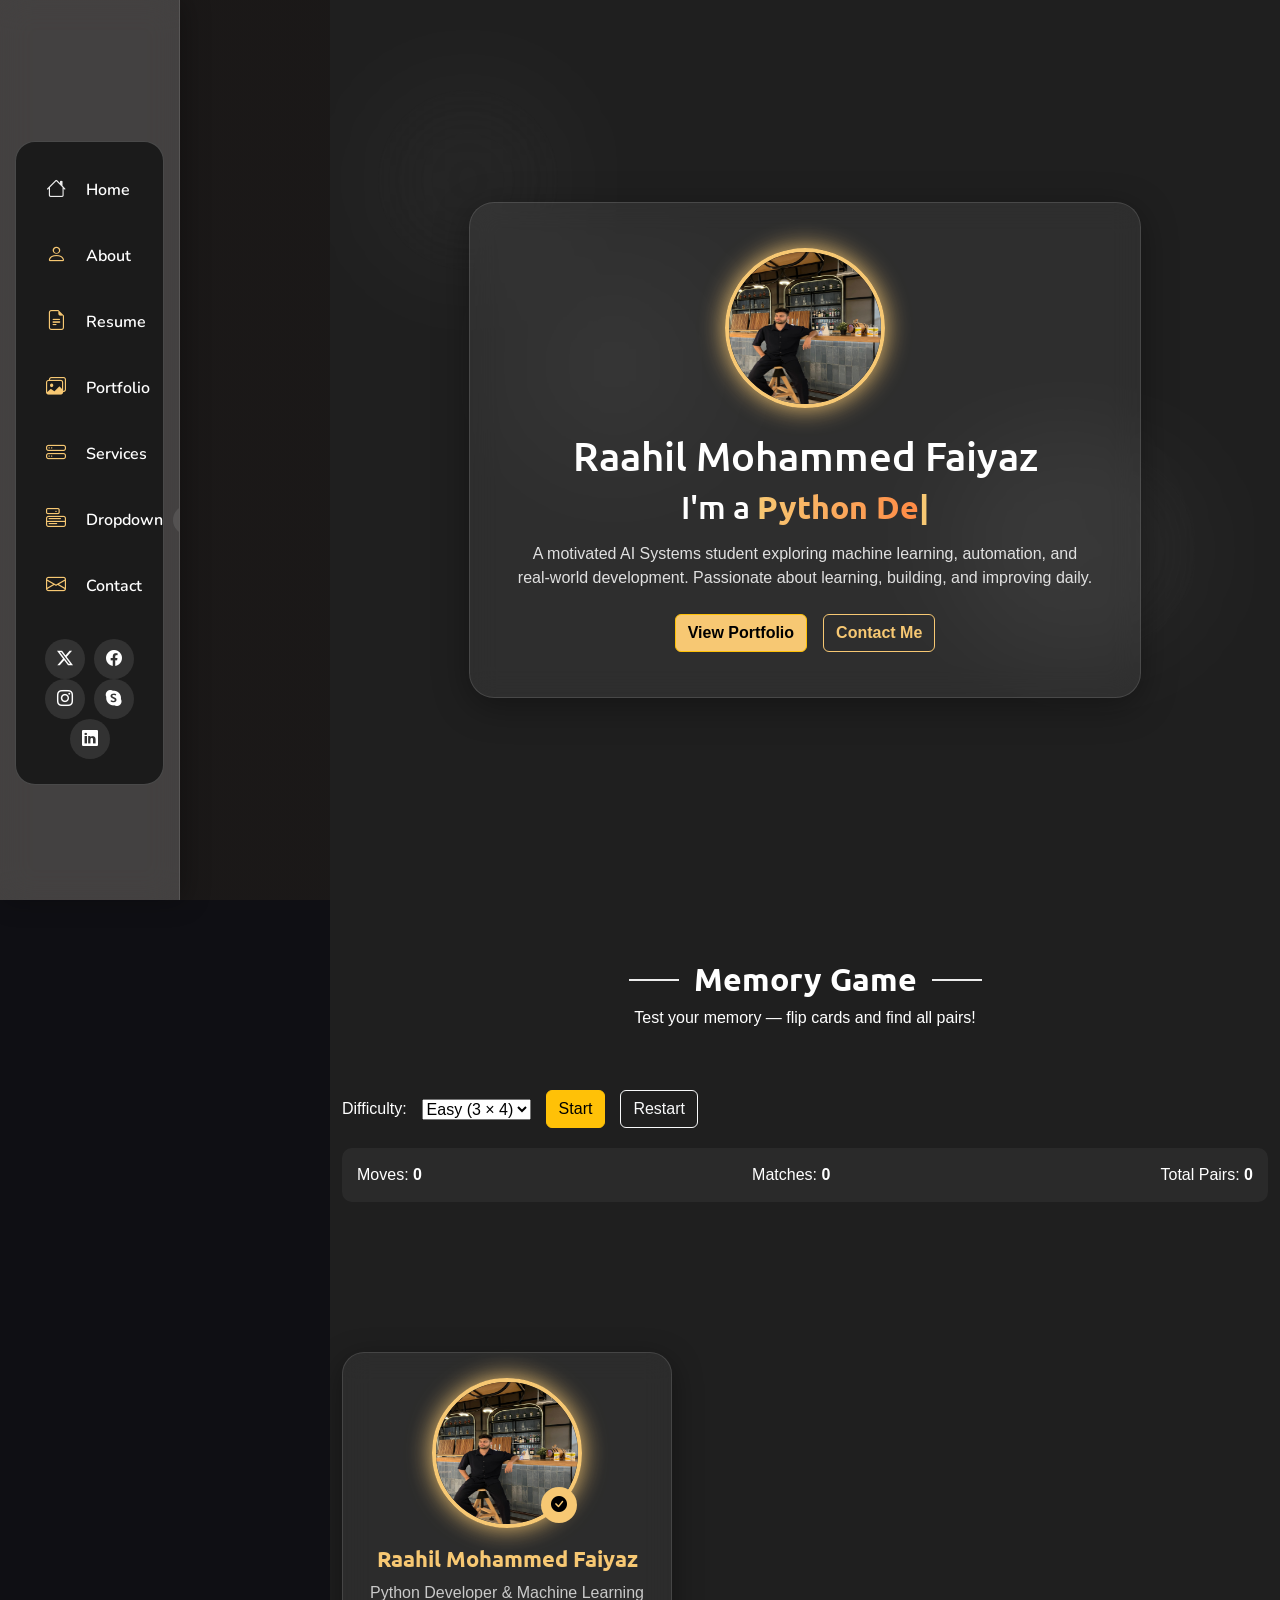
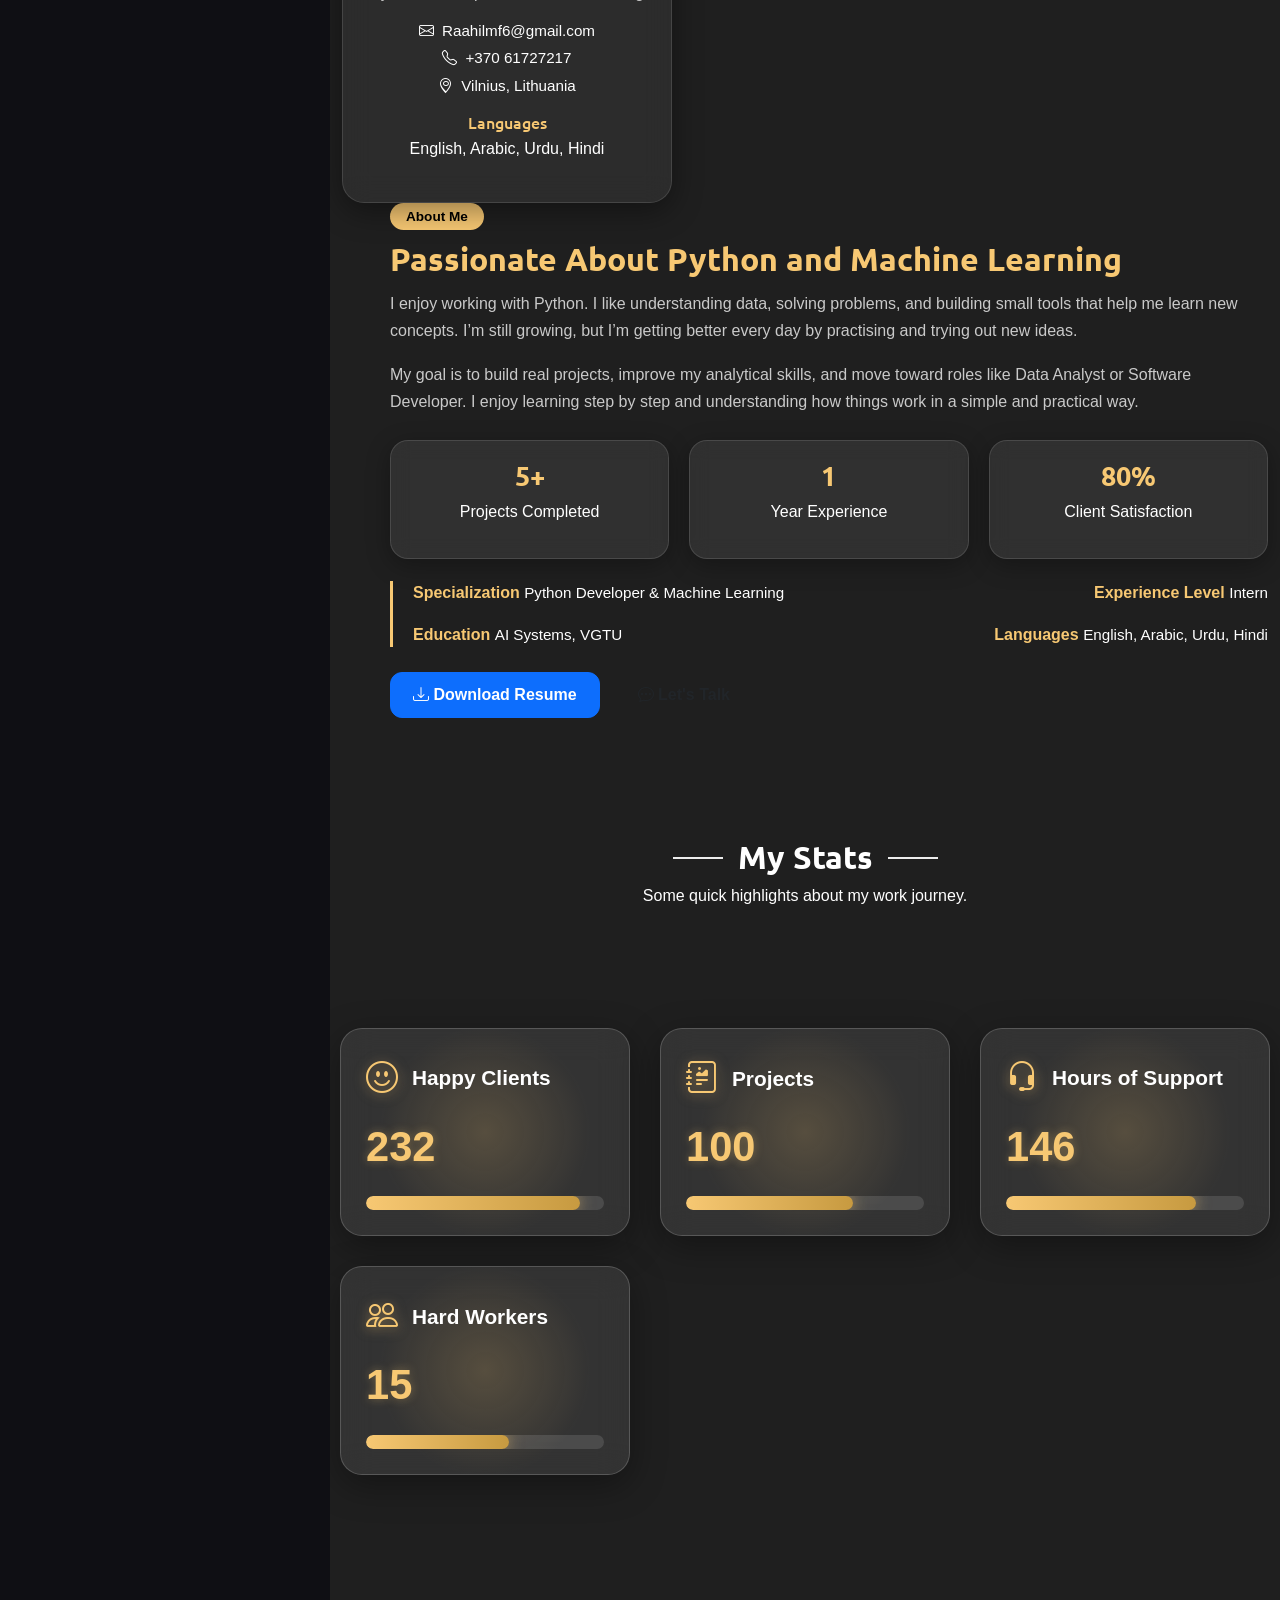
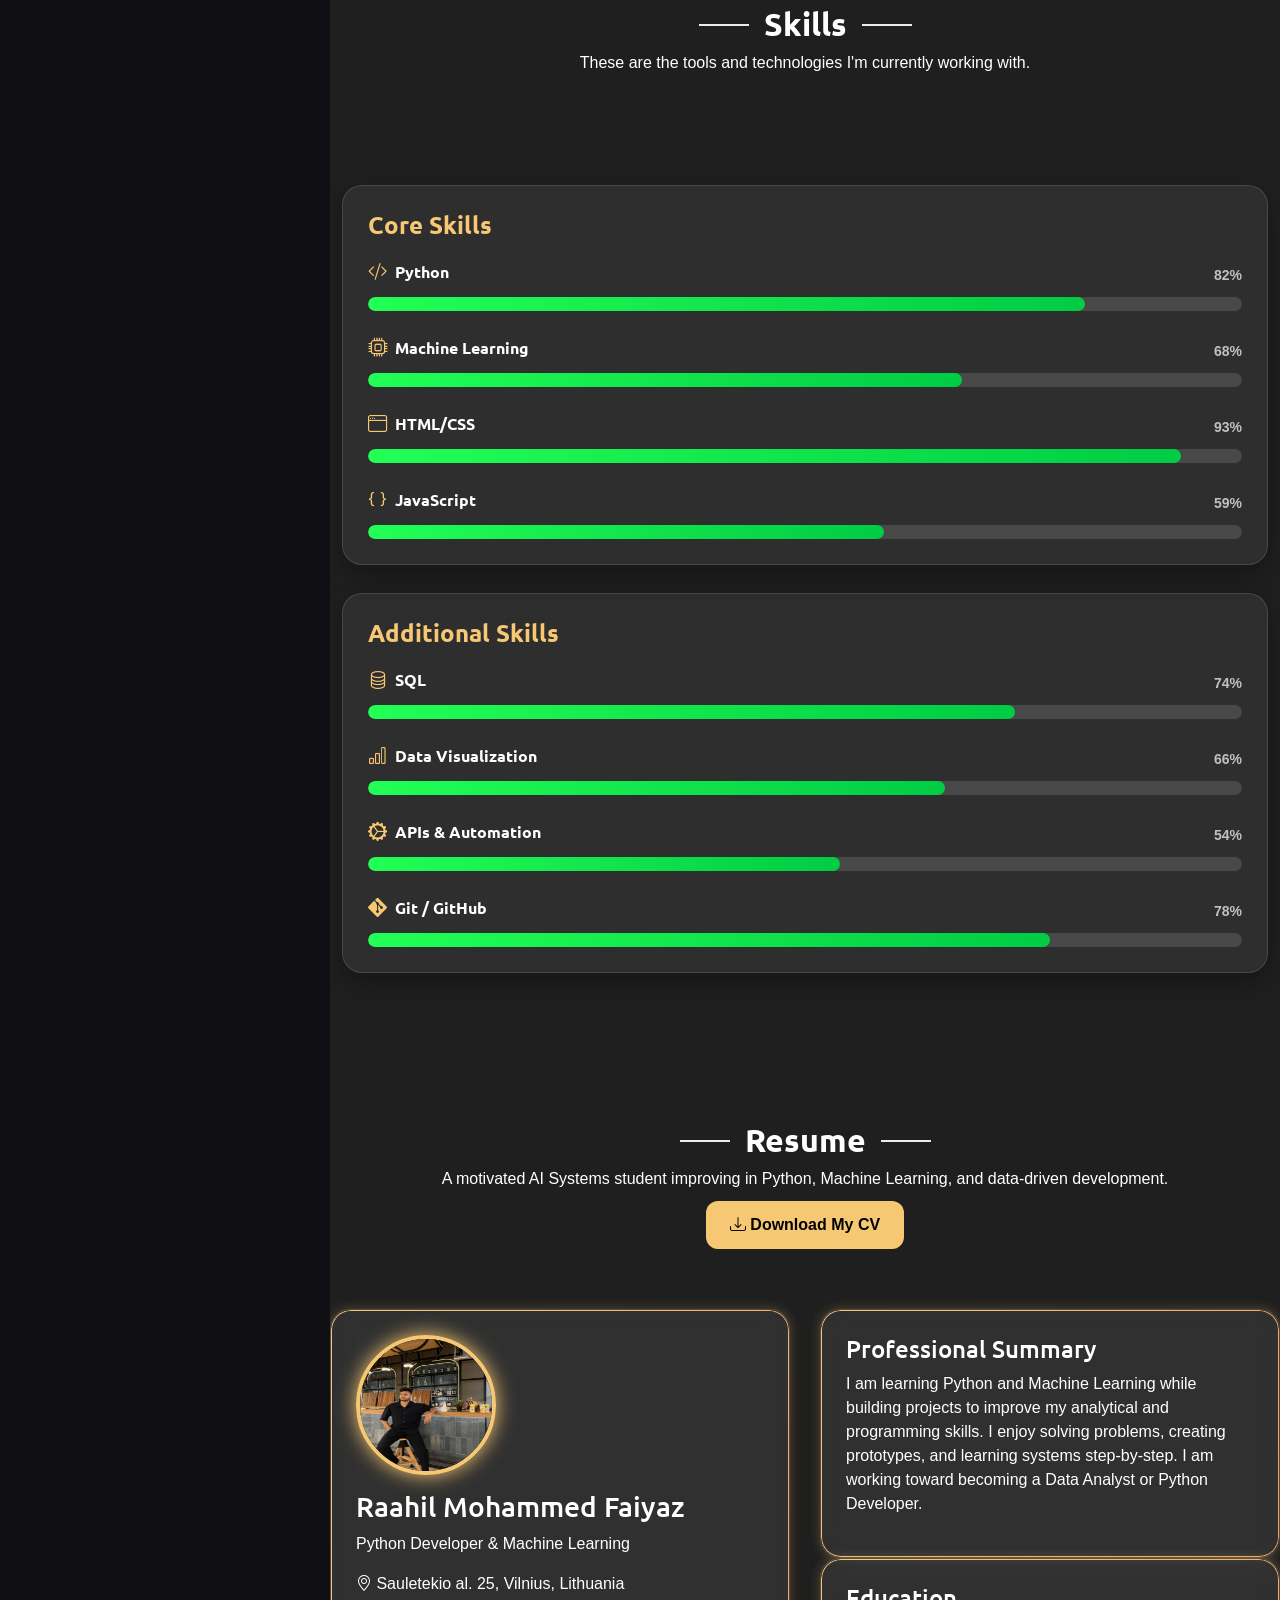
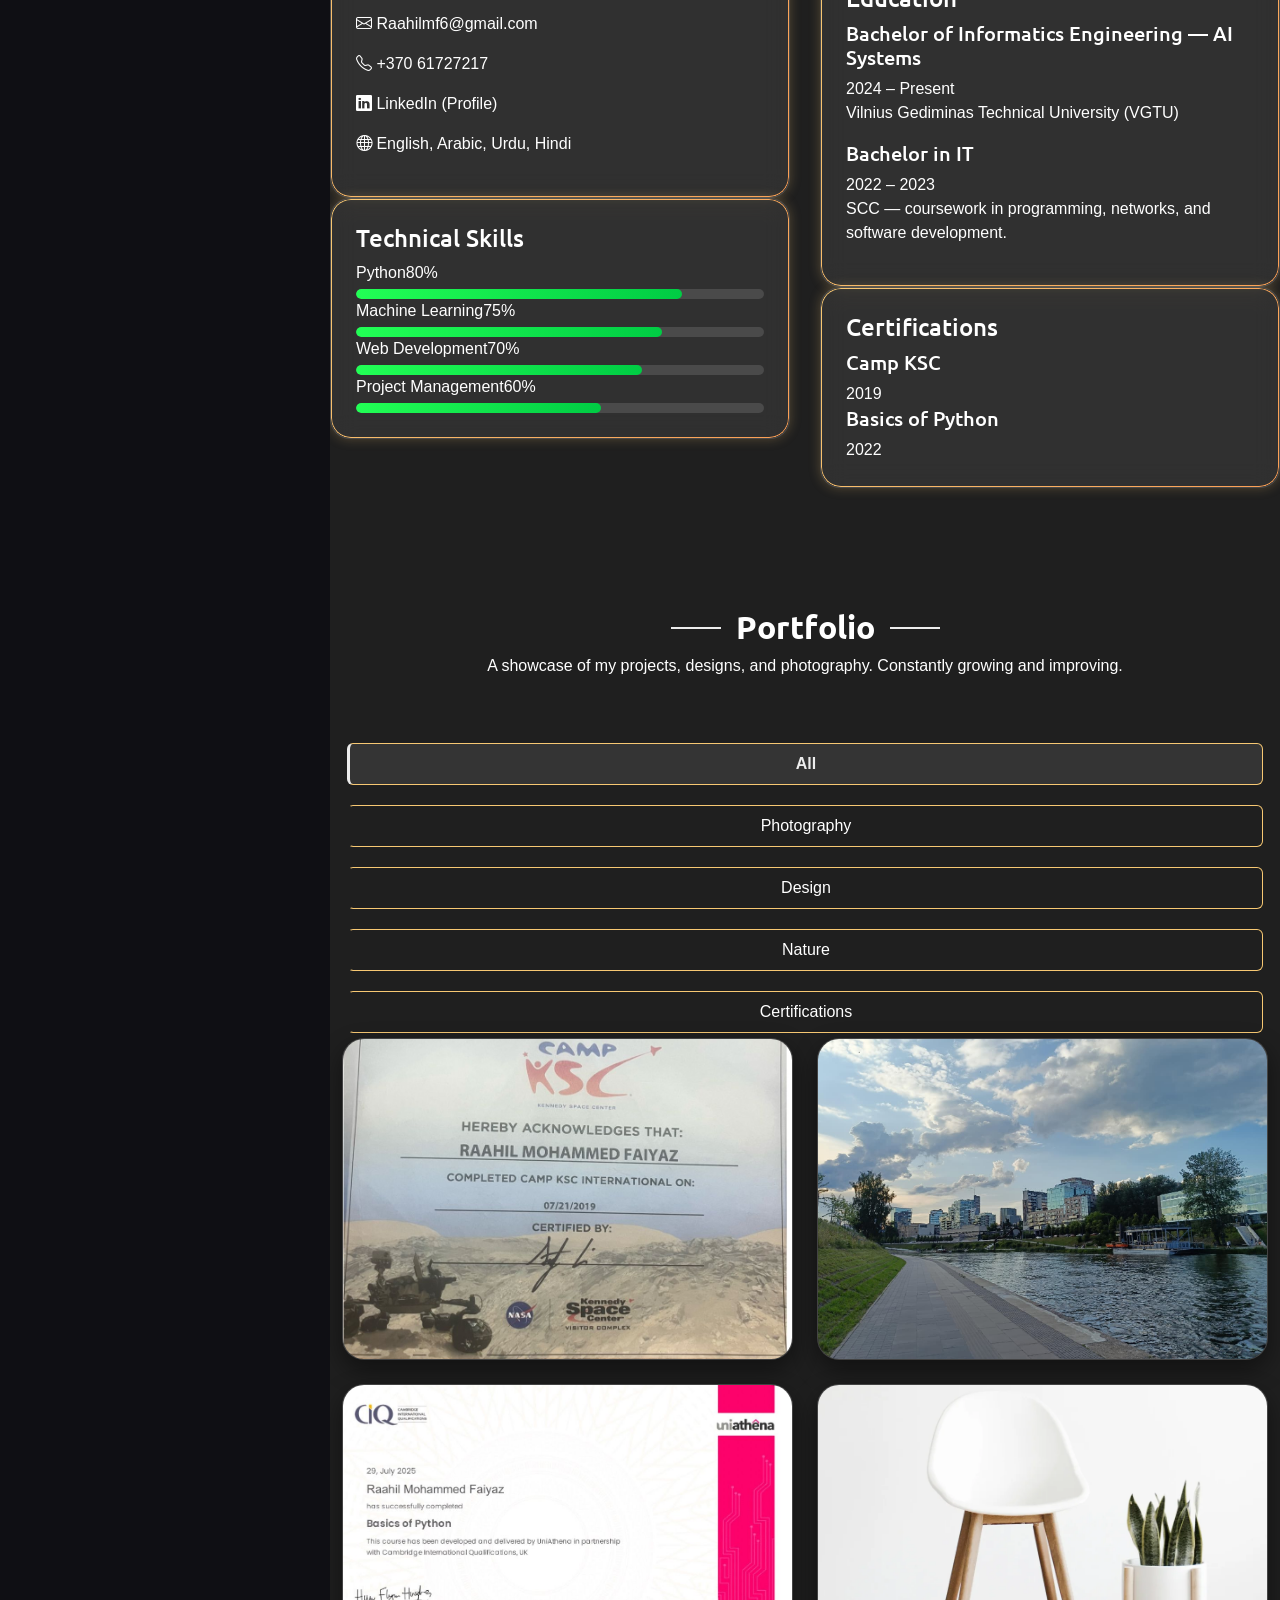
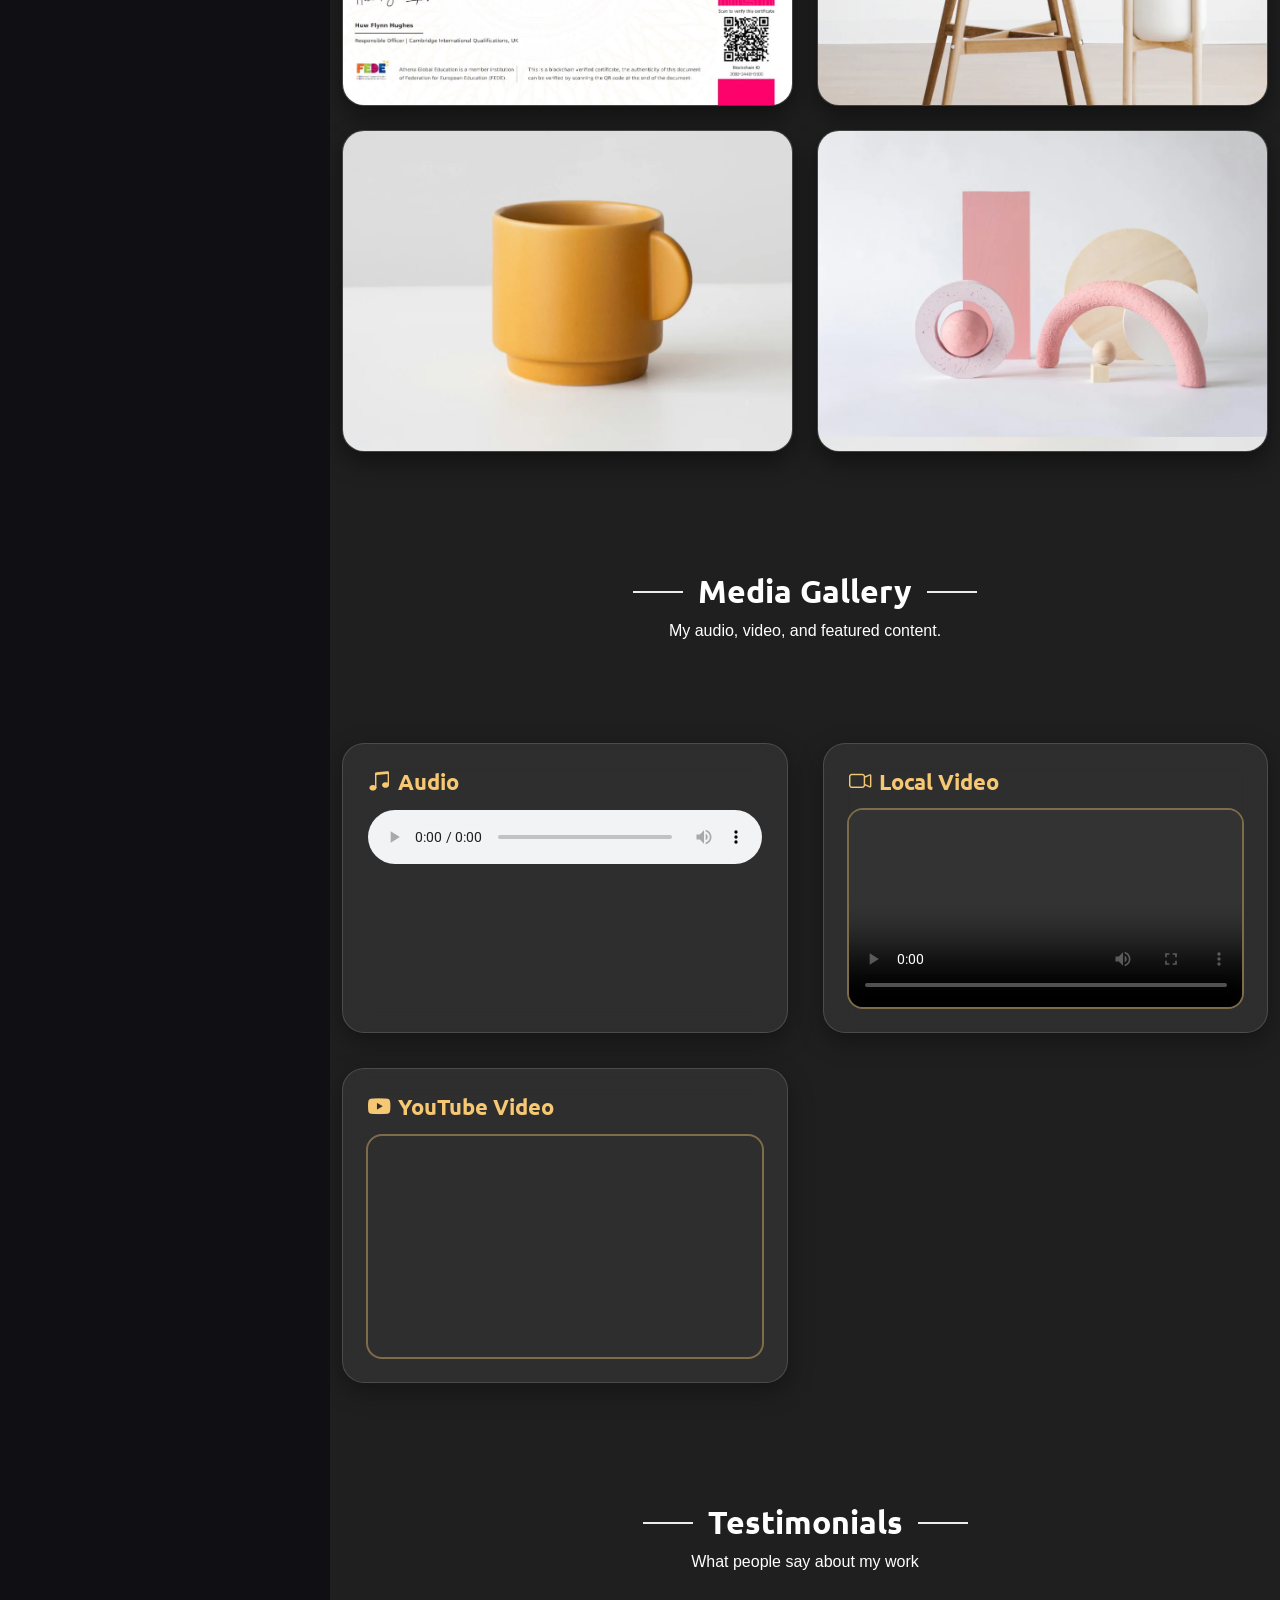
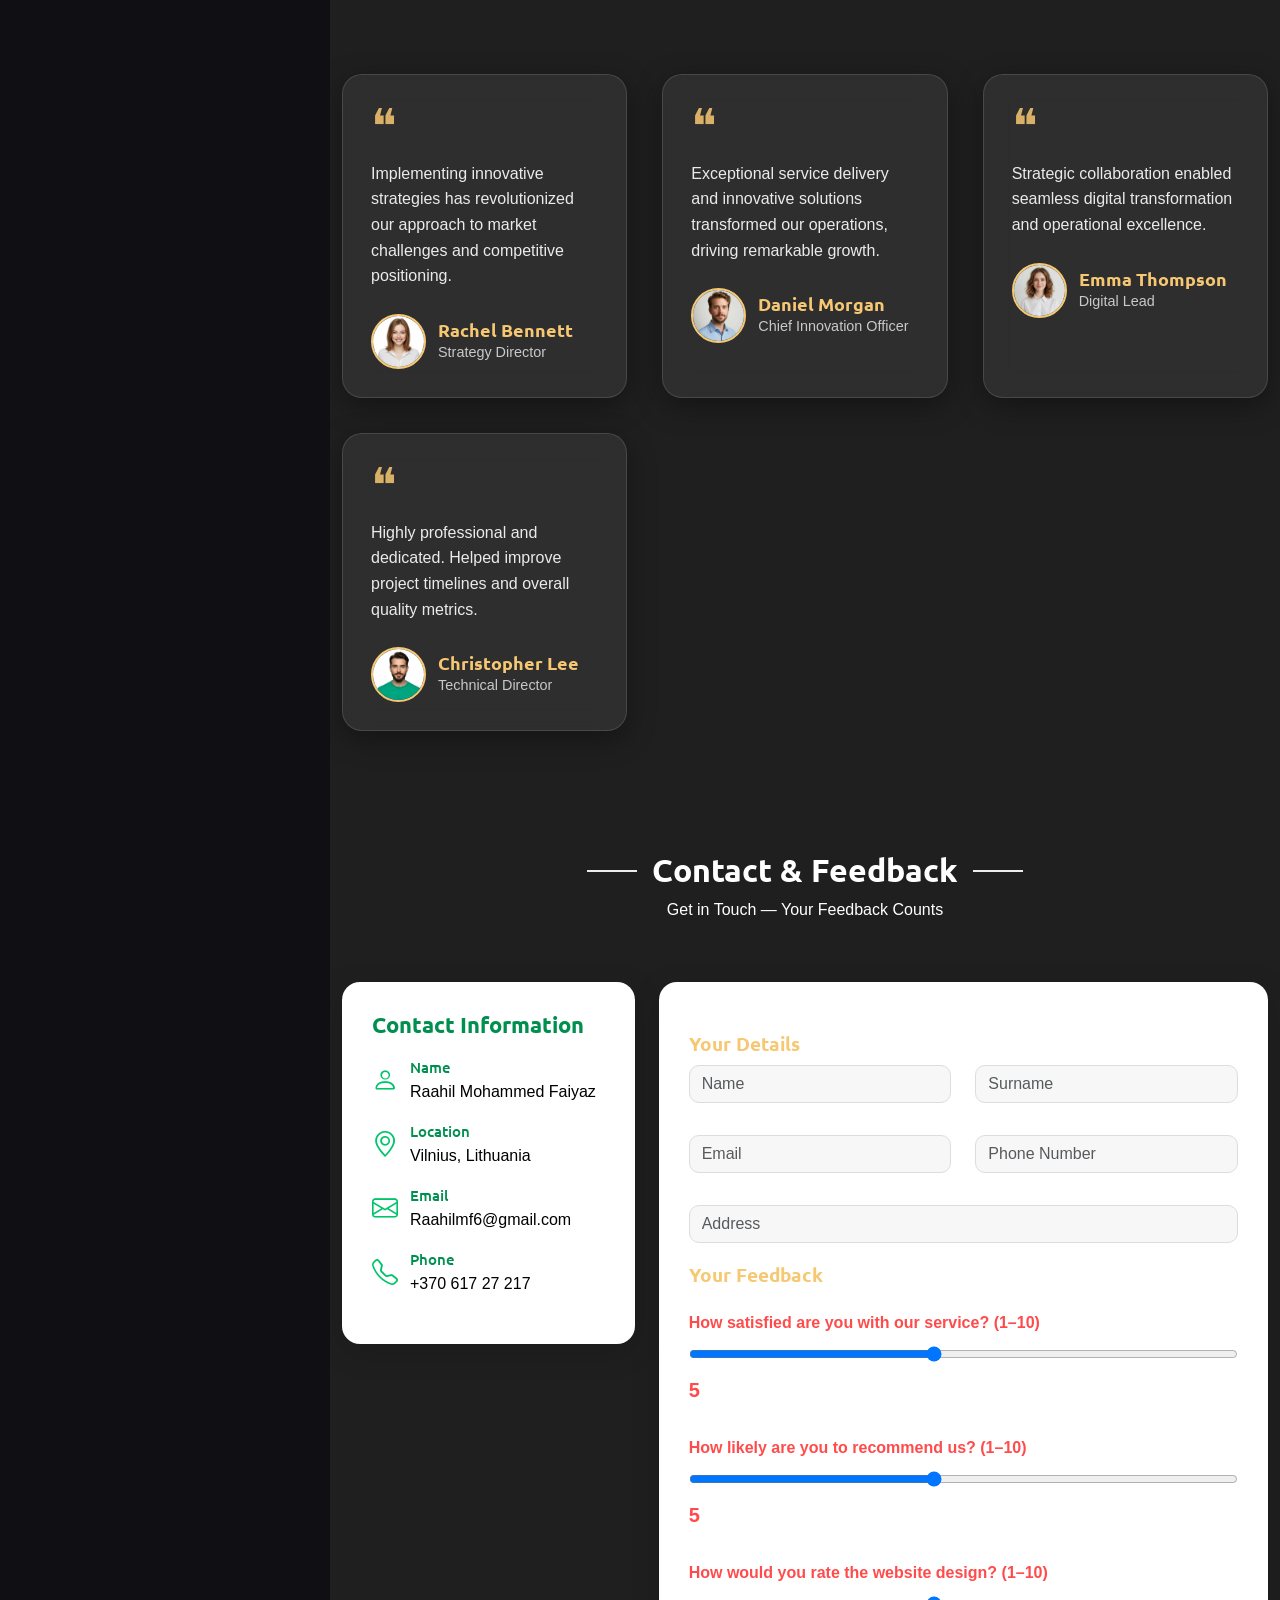
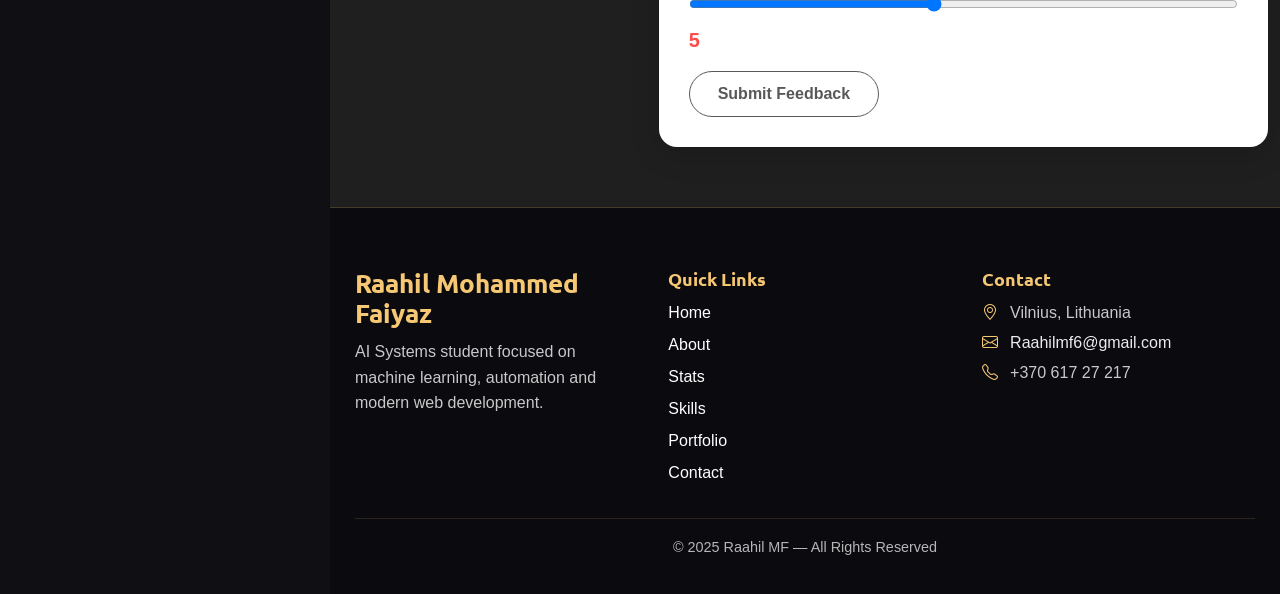
==== commit bfe4262f: "Add files via upload" ====
--- a/index.html
+++ b/index.html
@@ -1,44 +1,1035 @@
 <!DOCTYPE html>
 <html lang="en">
+
 <head>
-    <meta charset="UTF-8">
-    <meta name="viewport" content="width=device-width, initial-scale=1.0">
-    <title>Smart Watch Simulator</title>
-    <link rel="stylesheet" href="style.css">
+  <meta charset="utf-8">
+  <meta content="width=device-width, initial-scale=1.0" name="viewport">
+  <title>Index - SnapFolio Bootstrap Template</title>
+  <meta name="description" content="">
+  <meta name="keywords" content="">
+
+  <!-- Favicons -->
+  <link href="assets/img/favicon.png" rel="icon">
+  <link href="assets/img/apple-touch-icon.png" rel="apple-touch-icon">
+
+  <!-- Fonts -->
+  <link href="https://fonts.googleapis.com" rel="preconnect">
+  <link href="https://fonts.gstatic.com" rel="preconnect" crossorigin>
+  <link href="https://fonts.googleapis.com/css2?family=Roboto:ital,wght@0,100;0,300;0,400;0,500;0,700;0,900;1,100;1,300;1,400;1,500;1,700;1,900&family=Ubuntu:ital,wght@0,300;0,400;0,500;0,700;1,300;1,400;1,500;1,700&family=Nunito:ital,wght@0,200;0,300;0,400;0,500;0,600;0,700;0,800;0,900;1,200;1,300;1,400;1,500;1,600;1,700;1,800;1,900&display=swap" rel="stylesheet">
+
+  <!-- Vendor CSS Files -->
+  <link href="assets/vendor/bootstrap/css/bootstrap.min.css" rel="stylesheet">
+  <link href="assets/vendor/bootstrap-icons/bootstrap-icons.css" rel="stylesheet">
+  <link href="assets/vendor/aos/aos.css" rel="stylesheet">
+  <link href="assets/vendor/glightbox/css/glightbox.min.css" rel="stylesheet">
+  <link href="assets/vendor/swiper/swiper-bundle.min.css" rel="stylesheet">
+
+  <!-- Main CSS File -->
+  <link href="assets/css/main.css" rel="stylesheet">
+  <link href="assets/css/main.css" rel="stylesheet">
+  <link href="assets/css/custom.css" rel="stylesheet">
+
+
+  <!-- =======================================================
+  * Template Name: SnapFolio
+  * Template URL: https://bootstrapmade.com/snapfolio-bootstrap-portfolio-template/
+  * Updated: Jul 21 2025 with Bootstrap v5.3.7
+  * Author: BootstrapMade.com
+  * License: https://bootstrapmade.com/license/
+  ======================================================== -->
 </head>
-<body>
-
-<div class="watch" id="watch">
+
+<body class="index-page">
+ 
+
+
+  <header id="header" class="header dark-background d-flex flex-column justify-content-center">
+    <i class="header-toggle d-xl-none bi bi-list"></i>
+
+    <div class="header-container d-flex flex-column align-items-start">
+      <nav id="navmenu" class="navmenu">
+        <ul>
+          <li><a href="#hero" class="active"><i class="bi bi-house navicon"></i>Home</a></li>
+          <li><a href="#about"><i class="bi bi-person navicon"></i> About</a></li>
+          <li><a href="#resume"><i class="bi bi-file-earmark-text navicon"></i> Resume</a></li>
+          <li><a href="#portfolio"><i class="bi bi-images navicon"></i> Portfolio</a></li>
+          <li><a href="#services"><i class="bi bi-hdd-stack navicon"></i> Services</a></li>
+          <li class="dropdown"><a href="#"><i class="bi bi-menu-button navicon"></i> <span>Dropdown</span> <i class="bi bi-chevron-down toggle-dropdown"></i></a>
+            <ul>
+              <li><a href="#">Dropdown 1</a></li>
+              <li class="dropdown"><a href="#"><span>Deep Dropdown</span> <i class="bi bi-chevron-down toggle-dropdown"></i></a>
+                <ul>
+                  <li><a href="#">Deep Dropdown 1</a></li>
+                  <li><a href="#">Deep Dropdown 2</a></li>
+                  <li><a href="#">Deep Dropdown 3</a></li>
+                  <li><a href="#">Deep Dropdown 4</a></li>
+                  <li><a href="#">Deep Dropdown 5</a></li>
+                </ul>
+              </li>
+              <li><a href="#">Dropdown 2</a></li>
+              <li><a href="#">Dropdown 3</a></li>
+              <li><a href="#">Dropdown 4</a></li>
+            </ul>
+          </li>
+          <li><a href="#contact"><i class="bi bi-envelope navicon"></i> Contact</a></li>
+        </ul>
+      </nav>
+
+      <div class="social-links text-center">
+        <a href="#" class="twitter"><i class="bi bi-twitter-x"></i></a>
+        <a href="#" class="facebook"><i class="bi bi-facebook"></i></a>
+        <a href="#" class="instagram"><i class="bi bi-instagram"></i></a>
+        <a href="#" class="google-plus"><i class="bi bi-skype"></i></a>
+        <a href="#" class="linkedin"><i class="bi bi-linkedin"></i></a>
+      </div>
+
+    </div>
+
+  </header>
+
+  <main class="main">
+
+<section id="hero" class="hero section">
+
+  <!-- MOVING SHAPES (behind content) -->
+  <div class="hero-circle c1"></div>
+  <div class="hero-circle c2"></div>
+  <div class="hero-circle c3"></div>
+<div class="hero-circle c4"></div>
+
+
+  <div class="glass-box" data-aos="fade-up" data-aos-delay="150">
+
+    <img src="assets/img/profile/profile-1.jpeg"
+     alt="Profile Photo"
+     class="img-fluid"
+     style="width:160px;height:160px;border-radius:50%;
+     border:4px solid var(--gold);box-shadow:0 0 25px var(--gold);">
+
+
+    <h1 class="mt-4">Raahil Mohammed Faiyaz</h1>
+
+    <h2 class="hero-role mt-2">
+      I'm a <span id="typed-text"></span><span class="gold-cursor">|</span>
+    </h2>
+
+    <p class="mt-3" style="max-width:580px;margin:auto;opacity:0.85;">
+      A motivated AI Systems student exploring machine learning, automation,
+      and real-world development. Passionate about learning, building, and improving daily.
+    </p>
+
+    <div class="d-flex gap-3 justify-content-center mt-4">
+      <a href="#portfolio" class="btn btn-warning" 
+         style="background:var(--gold);color:#000;font-weight:600;">
+         View Portfolio
+      </a>
+
+      <a href="#contact" class="btn btn-outline-light" 
+         style="border-color:var(--gold);color:var(--gold);font-weight:600;">
+         Contact Me
+      </a>
+    </div>
+
+  </div>
+
+</section>
+
+
+
+   <!-- =================== Memory Game Section =================== -->
+<section id="memory-game" class="memory-game section">
+  <div class="container">
+
+    <div class="section-title">
+      <h2>Memory Game</h2>
+      <p>Test your memory — flip cards and find all pairs!</p>
+    </div>
+
+    <div class="memory-controls">
+      <label>Difficulty:</label>
+      <select id="difficulty">
+        <option value="easy">Easy (3 × 4)</option>
+        <option value="hard">Hard (6 × 4)</option>
+      </select>
+
+      <button id="startGame" class="btn btn-warning">Start</button>
+      <button id="restartGame" class="btn btn-outline-light">Restart</button>
+    </div>
+
+    <div id="statsPanel" class="stats-panel">
+      <span>Moves: <strong id="moves">0</strong></span>
+      <span>Matches: <strong id="matches">0</strong></span>
+      <span>Total Pairs: <strong id="pairsTotal">0</strong></span>
+    </div>
+
+    <div id="board" class="memory-board"></div>
+
+  </div>
+
+  <!-- ⭐⭐⭐ WIN POPUP (ADD HERE BELOW THE BOARD) ⭐⭐⭐ -->
+  <div id="winPopup" class="win-popup" style="display:none;">
+    <div class="win-box">
+        <h2>🎉 You Win! 🎉</h2>
+        <p>You matched all cards successfully!</p>
+        <button id="playAgainBtn" class="btn btn-success">Play Again</button>
+    </div>
+  </div>
+  <!-- END POPUP -->
+
+</section>
+
+
+
+
+    <section id="about" class="about section">
+
+  <div class="container" data-aos="fade-up">
+
+    <div class="about-wrapper">
+
+      <!-- LEFT: PROFILE CARD -->
+      <div class="about-card" data-aos="zoom-in" data-aos-delay="150">
+
+        <div class="about-image-box">
+          <img src="assets/img/profile/profile-1.jpeg" alt="Profile" class="about-img">
+          <span class="about-badge"><i class="bi bi-check-circle-fill"></i></span>
+        </div>
+
+        <h3 class="about-name">Raahil Mohammed Faiyaz</h3>
+        <p class="about-role">Python Developer & Machine Learning</p>
+
+        <div class="about-contact">
+          <p><i class="bi bi-envelope"></i> Raahilmf6@gmail.com</p>
+          <p><i class="bi bi-telephone"></i> +370 61727217</p>
+          <p><i class="bi bi-geo-alt"></i> Vilnius, Lithuania</p>
+        </div>
+
+        <div class="about-languages">
+          <h4>Languages</h4>
+          <p>English, Arabic, Urdu, Hindi</p>
+        </div>
+
+      </div>
+
+      <!-- RIGHT: TEXT + DETAILS -->
+      <div class="about-content" data-aos="fade-left" data-aos-delay="250">
+
+        <span class="about-label">About Me</span>
+        <h2 class="about-title">Passionate About Python and Machine Learning</h2>
+
+        <p class="about-text">
+          I enjoy working with Python. I like understanding data, solving problems,
+          and building small tools that help me learn new concepts. I’m still growing,
+          but I’m getting better every day by practising and trying out new ideas.
+        </p>
+
+        <p class="about-text">
+          My goal is to build real projects, improve my analytical skills, and move
+          toward roles like Data Analyst or Software Developer. I enjoy learning step
+          by step and understanding how things work in a simple and practical way.
+        </p>
+
+        <!-- STATS -->
+        <div class="about-stats">
+          <div class="stat-box">
+            <h3>5+</h3>
+            <p>Projects Completed</p>
+          </div>
+          <div class="stat-box">
+            <h3>1</h3>
+            <p>Year Experience</p>
+          </div>
+          <div class="stat-box">
+            <h3>80%</h3>
+            <p>Client Satisfaction</p>
+          </div>
+        </div>
+
+        <!-- DETAILS -->
+        <div class="about-details">
+          <div class="detail-row">
+            <div class="detail-col">
+              <span class="detail-label">Specialization</span>
+              <span class="detail-value">Python Developer & Machine Learning</span>
+            </div>
+
+            <div class="detail-col">
+              <span class="detail-label">Experience Level</span>
+              <span class="detail-value">Intern</span>
+            </div>
+          </div>
+
+          <div class="detail-row">
+            <div class="detail-col">
+              <span class="detail-label">Education</span>
+              <span class="detail-value">AI Systems, VGTU</span>
+            </div>
+
+            <div class="detail-col">
+              <span class="detail-label">Languages</span>
+              <span class="detail-value">English, Arabic, Urdu, Hindi</span>
+            </div>
+          </div>
+        </div>
+
+        <!-- BUTTONS -->
+        <div class="about-buttons">
+          <a href="#" class="btn btn-primary"><i class="bi bi-download"></i> Download Resume</a>
+          <a href="#" class="btn btn-outline"><i class="bi bi-chat-dots"></i> Let's Talk</a>
+        </div>
+
+      </div>
+
+    </div>
+
+  </div>
+
+</section>
+
+
+
+
+    <!-- Stats Section -->
+   <section id="stats" class="stats section">
+
+  <div class="container section-title" data-aos="fade-up">
+    <h2>My Stats</h2>
+    <p>Some quick highlights about my work journey.</p>
+  </div>
+
+  <div class="container stats-grid" data-aos="fade-up" data-aos-delay="150">
+
+    <!-- STAT CARD 1 -->
+    <div class="stat-card" data-aos="zoom-in" data-aos-delay="200">
+      <div class="stat-header">
+        <i class="bi bi-emoji-smile"></i>
+        <span class="stat-title">Happy Clients</span>
+      </div>
+
+      <div class="stat-number">232</div>
+
+      <div class="stat-bar">
+        <div class="stat-bar-fill" style="--percent: 90%;"></div>
+      </div>
+    </div>
+
+    <!-- STAT CARD 2 -->
+    <div class="stat-card" data-aos="zoom-in" data-aos-delay="250">
+      <div class="stat-header">
+        <i class="bi bi-journal-richtext"></i>
+        <span class="stat-title">Projects</span>
+      </div>
+
+      <div class="stat-number">100</div>
+
+      <div class="stat-bar">
+        <div class="stat-bar-fill" style="--percent: 70%;"></div>
+      </div>
+    </div>
+
+    <!-- STAT CARD 3 -->
+    <div class="stat-card" data-aos="zoom-in" data-aos-delay="300">
+      <div class="stat-header">
+        <i class="bi bi-headset"></i>
+        <span class="stat-title">Hours of Support</span>
+      </div>
+
+      <div class="stat-number">146</div>
+
+      <div class="stat-bar">
+        <div class="stat-bar-fill" style="--percent: 80%;"></div>
+      </div>
+    </div>
+
+    <!-- STAT CARD 4 -->
+    <div class="stat-card" data-aos="zoom-in" data-aos-delay="350">
+      <div class="stat-header">
+        <i class="bi bi-people"></i>
+        <span class="stat-title">Hard Workers</span>
+      </div>
+
+      <div class="stat-number">15</div>
+
+      <div class="stat-bar">
+        <div class="stat-bar-fill" style="--percent: 60%;"></div>
+      </div>
+    </div>
+
+  </div>
+
+</section>
+<!-- /Stats Section -->
+
+    <!-- Skills Section -->
+    <section id="skills" class="skills section">
+
+  <div class="container section-title" data-aos="fade-up">
+    <h2>Skills</h2>
+    <p>These are the tools and technologies I'm currently working with.</p>
+  </div>
+
+  <div class="container skills-section" data-aos="fade-up" data-aos-delay="150">
+
+  <!-- ================= CORE SKILLS ================= -->
+  <div class="skill-card">
+    <h3 class="skill-title">Core Skills</h3>
+
+    <div class="skill-item">
+      <div class="skill-tooltip">Strong fundamentals in Python scripting & logic building.</div>
+      <div class="skill-header">
+        <h4><i class="bi bi-code-slash"></i> Python</h4>
+        <span class="skill-percentage">82%</span>
+      </div>
+      <div class="skill-progress">
+        <div class="skill-fill" style="--percent: 82%;"></div>
+      </div>
+    </div>
+
+    <div class="skill-item">
+      <div class="skill-tooltip">Basic ML models, preprocessing & evaluation.</div>
+      <div class="skill-header">
+        <h4><i class="bi bi-cpu"></i> Machine Learning</h4>
+        <span class="skill-percentage">68%</span>
+      </div>
+      <div class="skill-progress">
+        <div class="skill-fill" style="--percent: 68%;"></div>
+      </div>
+    </div>
+
+    <div class="skill-item">
+      <div class="skill-tooltip">Professional website layouts & responsive design.</div>
+      <div class="skill-header">
+        <h4><i class="bi bi-window"></i> HTML/CSS</h4>
+        <span class="skill-percentage">93%</span>
+      </div>
+      <div class="skill-progress">
+        <div class="skill-fill" style="--percent: 93%;"></div>
+      </div>
+    </div>
+
+    <div class="skill-item">
+      <div class="skill-tooltip">JS basics, DOM manipulation & simple logic.</div>
+      <div class="skill-header">
+        <h4><i class="bi bi-braces"></i> JavaScript</h4>
+        <span class="skill-percentage">59%</span>
+      </div>
+      <div class="skill-progress">
+        <div class="skill-fill" style="--percent: 59%;"></div>
+      </div>
+    </div>
+
+  </div>
+
+  <!-- ================= OTHER SKILLS ================= -->
+  <div class="skill-card">
+    <h3 class="skill-title">Additional Skills</h3>
+
+    <div class="skill-item">
+      <div class="skill-tooltip">Writing SQL queries & tasks for analysis.</div>
+      <div class="skill-header">
+        <h4><i class="bi bi-database"></i> SQL</h4>
+        <span class="skill-percentage">74%</span>
+      </div>
+      <div class="skill-progress">
+        <div class="skill-fill" style="--percent: 74%;"></div>
+      </div>
+    </div>
+
+    <div class="skill-item">
+      <div class="skill-tooltip">Charts with Matplotlib, Seaborn & dashboards.</div>
+      <div class="skill-header">
+        <h4><i class="bi bi-bar-chart"></i> Data Visualization</h4>
+        <span class="skill-percentage">66%</span>
+      </div>
+      <div class="skill-progress">
+        <div class="skill-fill" style="--percent: 66%;"></div>
+      </div>
+    </div>
+
+    <div class="skill-item">
+      <div class="skill-tooltip">API requests, automation, workflows.</div>
+      <div class="skill-header">
+        <h4><i class="bi bi-gear-wide-connected"></i> APIs & Automation</h4>
+        <span class="skill-percentage">54%</span>
+      </div>
+      <div class="skill-progress">
+        <div class="skill-fill" style="--percent: 54%;"></div>
+      </div>
+    </div>
+
+    <div class="skill-item">
+      <div class="skill-tooltip">Version control & GitHub workflow.</div>
+      <div class="skill-header">
+        <h4><i class="bi bi-git"></i> Git / GitHub</h4>
+        <span class="skill-percentage">78%</span>
+      </div>
+      <div class="skill-progress">
+        <div class="skill-fill" style="--percent: 78%;"></div>
+      </div>
+    </div>
+
+  </div>
+
+</div>
+
+
+</section>
+<!-- /Skills Section -->
+
+    <!-- Resume Section -->
+    <section id="resume" class="resume section">
+
+  <div class="container section-title" data-aos="fade-up">
+    <h2>Resume</h2>
+    <p>A motivated AI Systems student improving in Python, Machine Learning, and data-driven development.</p>
+
+    <!-- 🔽 Download CV Button -->
+    <a href="assets/cv/Raahil_CV.pdf" download class="download-cv-btn glow-animated">
+      <i class="bi bi-download"></i> Download My CV
+    </a>
+  </div>
+
+  <div class="resume-wrapper" data-aos="fade-up" data-aos-delay="100">
+
+    <!-- LEFT COLUMN -->
+    <div class="resume-left">
+
+      <!-- PROFILE CARD -->
+      <div class="resume-card glow-card">
+        <img src="assets/img/profile/profile-1.jpeg" class="resume-photo" alt="">
+        <h3 class="resume-name">Raahil Mohammed Faiyaz</h3>
+        <p class="resume-role">Python Developer & Machine Learning</p>
+
+        <div class="resume-contact">
+          <p><i class="bi bi-geo-alt"></i> Sauletekio al. 25, Vilnius, Lithuania</p>
+          <p><i class="bi bi-envelope"></i> Raahilmf6@gmail.com</p>
+          <p><i class="bi bi-telephone"></i> +370 61727217</p>
+          <p><i class="bi bi-linkedin"></i> LinkedIn (Profile)</p>
+          <p><i class="bi bi-globe"></i> English, Arabic, Urdu, Hindi</p>
+        </div>
+      </div>
+
+      <!-- SKILLS CARD -->
+      <div class="resume-card glow-card">
+        <h4 class="resume-heading">Technical Skills</h4>
+
+        <div class="skill-line">
+          <span>Python</span><span>80%</span>
+          <div class="skill-bar"><div class="skill-fill" style="--percent:80%"></div></div>
+        </div>
+
+        <div class="skill-line">
+          <span>Machine Learning</span><span>75%</span>
+          <div class="skill-bar"><div class="skill-fill" style="--percent:75%"></div></div>
+        </div>
+
+        <div class="skill-line">
+          <span>Web Development</span><span>70%</span>
+          <div class="skill-bar"><div class="skill-fill" style="--percent:70%"></div></div>
+        </div>
+
+        <div class="skill-line">
+          <span>Project Management</span><span>60%</span>
+          <div class="skill-bar"><div class="skill-fill" style="--percent:60%"></div></div>
+        </div>
+
+      </div>
+
+    </div>
+
+    <!-- RIGHT COLUMN -->
+    <div class="resume-right">
+
+      <!-- SUMMARY -->
+      <div class="resume-card glow-card">
+        <h4 class="resume-heading">Professional Summary</h4>
+        <p>
+          I am learning Python and Machine Learning while building projects to improve my analytical 
+          and programming skills. I enjoy solving problems, creating prototypes, and learning systems 
+          step-by-step. I am working toward becoming a Data Analyst or Python Developer.
+        </p>
+      </div>
+
+      
+
+      <!-- EDUCATION -->
+      <div class="resume-card glow-card">
+        <h4 class="resume-heading">Education</h4>
+
+        <div class="resume-item">
+          <h5>Bachelor of Informatics Engineering — AI Systems</h5>
+          <span class="resume-years">2024 – Present</span>
+          <p>Vilnius Gediminas Technical University (VGTU)</p>
+        </div>
+
+        <div class="resume-item">
+          <h5>Bachelor in IT</h5>
+          <span class="resume-years">2022 – 2023</span>
+          <p>SCC — coursework in programming, networks, and software development.</p>
+        </div>
+      </div>
+
+      <!-- CERTIFICATIONS -->
+      <div class="resume-card glow-card">
+        <h4 class="resume-heading">Certifications</h4>
+
+        <div class="resume-item">
+          <h5>Camp KSC</h5>
+          <span class="resume-years">2019</span>
+        </div>
+
+        <div class="resume-item">
+          <h5>Basics of Python</h5>
+          <span class="resume-years">2022</span>
+        </div>
+
+      </div>
+
+    </div>
+
+  </div>
+
+</section>
+
+<!-- /Resume Section -->
+
+    <!-- Portfolio Section -->
+<section id="portfolio" class="portfolio section">
+
+  <div class="container section-title" data-aos="fade-up">
+    <h2>Portfolio</h2>
+    <p>A showcase of my projects, designs, and photography. Constantly growing and improving.</p>
+  </div>
+
+  <div class="container" data-aos="fade-up" data-aos-delay="100">
+
+    <!-- Filter Buttons -->
+    <ul class="portfolio-filters isotope-filters gold-filter">
+      <li data-filter="*" class="filter-active">All</li>
+      <li data-filter=".filter-photography">Photography</li>
+      <li data-filter=".filter-design">Design</li>
+      <li data-filter=".filter-nature">Nature</li>
+      <li data-filter=".filter-certifications">Certifications</li>
+    </ul>
+
+    <!-- Masonry Grid -->
+    <div class="row gy-4 portfolio-container isotope-container">
+
+      <!-- Portfolio Item -->
+      <div class="col-lg-6 col-md-6 portfolio-item isotope-item filter-photography">
+        <div class="portfolio-card">
+          <img src="assets/img/portfolio/portfolio8.jpeg" alt="Camp KSC" class="portfolio-img" loading="lazy">
+          <div class="portfolio-overlay">
+            <span class="category">Photography</span>
+            <h4>Camp KSC</h4>
+            <div class="portfolio-links">
+              <a href="assets/img/portfolio/portfolio8.jpeg" class="glightbox"><i class="bi bi-plus-lg"></i></a>
+              <a href="portfolio-details.html"><i class="bi bi-arrow-right"></i></a>
+            </div>
+          </div>
+        </div>
+      </div>
+
+      <!-- Another Item -->
+      <div class="col-lg-6 col-md-6 portfolio-item isotope-item filter-design">
+        <div class="portfolio-card">
+          <img src="assets/img/portfolio/project-2.jpg" alt="City Picture" class="portfolio-img" loading="lazy">
+          <div class="portfolio-overlay">
+            <span class="category">Design</span>
+            <h4>City Picture</h4>
+            <div class="portfolio-links">
+              <a href="assets/img/portfolio/project-2.jpg" class="glightbox"><i class="bi bi-plus-lg"></i></a>
+              <a href="portfolio-details.html"><i class="bi bi-arrow-right"></i></a>
+            </div>
+          </div>
+        </div>
+      </div>
+
+      <!-- Certifications -->
+      <div class="col-lg-6 col-md-6 portfolio-item isotope-item filter-certifications">
+        <div class="portfolio-card">
+          <img src="assets/img/portfolio/project-4.jpeg" alt="Certifications" class="portfolio-img" loading="lazy">
+          <div class="portfolio-overlay">
+            <span class="category">Certifications</span>
+            <h4>Achievements</h4>
+            <div class="portfolio-links">
+              <a href="assets/img/portfolio/project-4.jpeg" class="glightbox"><i class="bi bi-plus-lg"></i></a>
+              <a href="portfolio-details.html"><i class="bi bi-arrow-right"></i></a>
+            </div>
+          </div>
+        </div>
+      </div>
+
+      <!-- Nature -->
+      <div class="col-lg-6 col-md-6 portfolio-item isotope-item filter-nature">
+        <div class="portfolio-card">
+          <img src="assets/img/portfolio/portfolio-portrait-4.webp" alt="Nature" class="portfolio-img" loading="lazy">
+          <div class="portfolio-overlay">
+            <span class="category">Nature</span>
+            <h4>Natural Growth</h4>
+            <div class="portfolio-links">
+              <a href="assets/img/portfolio/portfolio-portrait-4.webp" class="glightbox"><i class="bi bi-plus-lg"></i></a>
+              <a href="portfolio-details.html"><i class="bi bi-arrow-right"></i></a>
+            </div>
+          </div>
+        </div>
+      </div>
+
+      <!-- Photography 2 -->
+      <div class="col-lg-6 col-md-6 portfolio-item isotope-item filter-photography">
+        <div class="portfolio-card">
+          <img src="assets/img/portfolio/portfolio-5.webp" alt="Urban Stories" class="portfolio-img" loading="lazy">
+          <div class="portfolio-overlay">
+            <span class="category">Photography</span>
+            <h4>Urban Stories</h4>
+            <div class="portfolio-links">
+              <a href="assets/img/portfolio/portfolio-5.webp" class="glightbox"><i class="bi bi-plus-lg"></i></a>
+              <a href="portfolio-details.html"><i class="bi bi-arrow-right"></i></a>
+            </div>
+          </div>
+        </div>
+      </div>
+
+      <!-- Web Design -->
+      <div class="col-lg-6 col-md-6 portfolio-item isotope-item filter-design">
+        <div class="portfolio-card">
+          <img src="assets/img/portfolio/portfolio-6.webp" alt="Digital Experience" class="portfolio-img" loading="lazy">
+          <div class="portfolio-overlay">
+            <span class="category">Web Design</span>
+            <h4>Digital Experience</h4>
+            <div class="portfolio-links">
+              <a href="assets/img/portfolio/portfolio-6.webp" class="glightbox"><i class="bi bi-plus-lg"></i></a>
+              <a href="portfolio-details.html"><i class="bi bi-arrow-right"></i></a>
+            </div>
+          </div>
+        </div>
+      </div>
+
+    </div> <!-- End Container -->
+
+  </div>
+</section>
+<!-- /Portfolio Section -->
+
     
-    <div class="screen" id="screen">
-
-        <!-- CLOCK -->
-        <div id="time" class="time"></div>
-
-        <!-- HEART RATE -->
-        <div class="panel" id="heartPanel">
-            <h3>❤️ Heart Rate</h3>
-            <p id="bpm">-- BPM</p>
-        </div>
-
-        <!-- STEPS -->
-        <div class="panel" id="stepsPanel">
-            <h3>👟 Step Counter</h3>
-            <p id="steps">0 steps</p>
-            <button id="addStepBtn">Add Step</button>
-        </div>
-
-    </div>
-
-    <!-- BUTTONS -->
-    <div class="controls">
-        <button onclick="showClock()">Home</button>
-        <button onclick="showSteps()">Steps</button>
-        <button onclick="showHeart()">Heart</button>
-        <button onclick="toggleTheme()">Theme</button>
-    </div>
+<!-- ==================== MEDIA SECTION (STYLISH GLASS DESIGN) ==================== -->
+<section id="media" class="media section">
+  <div class="container section-title" data-aos="fade-up">
+    <h2>Media Gallery</h2>
+    <p>My audio, video, and featured content.</p>
+  </div>
+
+  <div class="container media-grid">
+
+    <!-- AUDIO CARD -->
+    <div class="media-card" data-aos="zoom-in" data-aos-delay="150">
+      <h3 class="media-title"><i class="bi bi-music-note-beamed"></i> Audio</h3>
+      <audio controls class="media-audio">
+        <source src="assets/media/audio.mp3" type="audio/mpeg">
+      </audio>
+    </div>
+
+    <!-- VIDEO CARD -->
+    <div class="media-card" data-aos="zoom-in" data-aos-delay="250">
+      <h3 class="media-title"><i class="bi bi-camera-video"></i> Local Video</h3>
+      <video controls class="media-video">
+        <source src="assets/media/video.mp4" type="video/mp4">
+      </video>
+    </div>
+
+    <!-- YOUTUBE CARD -->
+    <div class="media-card" data-aos="zoom-in" data-aos-delay="350">
+      <h3 class="media-title"><i class="bi bi-youtube"></i> YouTube Video</h3>
+
+      <div class="youtube-wrapper">
+       <iframe src="https://www.youtube.com/embed/S9beASIS78g"
+        style="border:0;"
+        allow="accelerometer; autoplay; clipboard-write; encrypted-media; gyroscope; picture-in-picture"
+        allowfullscreen>
+</iframe>
+
+      </div>
+    </div>
+
+  </div>
+</section>
+
+
+
+    <!-- Testimonials Section -->
+    <section id="testimonials" class="testimonials section">
+
+  <div class="container section-title" data-aos="fade-up">
+    <h2>Testimonials</h2>
+    <p>What people say about my work</p>
+  </div>
+
+  <div class="container">
+    <div class="testimonials-grid">
+
+      <!-- Testimonial 1 -->
+      <div class="testimonial-card" data-aos="fade-up" data-aos-delay="100">
+        <div class="quote-icon">❝</div>
+        <p class="testimonial-text">
+          Implementing innovative strategies has revolutionized our approach to market challenges and competitive positioning.
+        </p>
+        <div class="testimonial-author">
+          <img src="assets/img/person/person-f-7.webp" alt="Client">
+          <div>
+            <h4>Rachel Bennett</h4>
+            <span>Strategy Director</span>
+          </div>
+        </div>
+      </div>
+
+      <!-- Testimonial 2 -->
+      <div class="testimonial-card" data-aos="fade-up" data-aos-delay="200">
+        <div class="quote-icon">❝</div>
+        <p class="testimonial-text">
+          Exceptional service delivery and innovative solutions transformed our operations, driving remarkable growth.
+        </p>
+        <div class="testimonial-author">
+          <img src="assets/img/person/person-m-7.webp" alt="Client">
+          <div>
+            <h4>Daniel Morgan</h4>
+            <span>Chief Innovation Officer</span>
+          </div>
+        </div>
+      </div>
+
+      <!-- Testimonial 3 -->
+      <div class="testimonial-card" data-aos="fade-up" data-aos-delay="300">
+        <div class="quote-icon">❝</div>
+        <p class="testimonial-text">
+          Strategic collaboration enabled seamless digital transformation and operational excellence.
+        </p>
+        <div class="testimonial-author">
+          <img src="assets/img/person/person-f-8.webp" alt="Client">
+          <div>
+            <h4>Emma Thompson</h4>
+            <span>Digital Lead</span>
+          </div>
+        </div>
+      </div>
+
+      <!-- Testimonial 4 -->
+      <div class="testimonial-card" data-aos="fade-up" data-aos-delay="400">
+        <div class="quote-icon">❝</div>
+        <p class="testimonial-text">
+          Highly professional and dedicated. Helped improve project timelines and overall quality metrics.
+        </p>
+        <div class="testimonial-author">
+          <img src="assets/img/person/person-m-8.webp" alt="Client">
+          <div>
+            <h4>Christopher Lee</h4>
+            <span>Technical Director</span>
+          </div>
+        </div>
+      </div>
+
+    </div>
+  </div>
+
+</section>
+<!-- /Testimonials Section -->
+
+ <!-- ================= CONTACT + FEEDBACK (MERGED FINAL VERSION) ================= -->
+<section id="contact" class="contact section">
+  <div class="container">
+
+    <div class="section-title">
+      <h2>Contact & Feedback</h2>
+      <p>Get in Touch — Your Feedback Counts</p>
+    </div>
+
+    <div class="row gy-4">
+
+      <!-- CONTACT INFO CARD -->
+      <div class="col-lg-4">
+        <div class="contact-card info-card">
+          <h3>Contact Information</h3>
+
+          <div class="info-row">
+            <i class="bi bi-person"></i>
+            <div>
+              <h4>Name</h4>
+              <p>Raahil Mohammed Faiyaz</p>
+            </div>
+          </div>
+
+          <div class="info-row">
+            <i class="bi bi-geo-alt"></i>
+            <div>
+              <h4>Location</h4>
+              <p>Vilnius, Lithuania</p>
+            </div>
+          </div>
+
+          <div class="info-row">
+            <i class="bi bi-envelope"></i>
+            <div>
+              <h4>Email</h4>
+              <p>Raahilmf6@gmail.com</p>
+            </div>
+          </div>
+
+          <div class="info-row">
+            <i class="bi bi-telephone"></i>
+            <div>
+              <h4>Phone</h4>
+              <p>+370 617 27 217</p>
+            </div>
+          </div>
+        </div>
+      </div>
+
+      <!-- CONTACT + FEEDBACK FORM -->
+      <div class="col-lg-8">
+        <div class="contact-card form-card">
+
+          <form id="contactForm">
+
+            <h3 class="form-section-title">Your Details</h3>
+
+            <div class="row">
+              <div class="col-md-6 mb-3">
+                <input type="text" id="name" class="form-control" placeholder="Name" required>
+                <p id="nameError" class="error-text"></p>
+              </div>
+
+              <div class="col-md-6 mb-3">
+                <input type="text" id="surname" class="form-control" placeholder="Surname" required>
+                <p id="surnameError" class="error-text"></p>
+              </div>
+            </div>
+
+            <div class="row">
+              <div class="col-md-6 mb-3">
+                <input type="email" id="email" class="form-control" placeholder="Email" required>
+                <p id="emailError" class="error-text"></p>
+              </div>
+
+              <div class="col-md-6 mb-3">
+                <input type="text" id="phone" class="form-control" placeholder="Phone Number" required>
+                <p id="phoneError" class="error-text"></p>
+              </div>
+            </div>
+
+            <div class="mb-3">
+              <input type="text" id="address" class="form-control" placeholder="Address">
+              <p id="addressError" class="error-text"></p>
+            </div>
+
+            <h3 class="form-section-title">Your Feedback</h3>
+
+            <!-- Rating 1 -->
+            <label class="rating-label">How satisfied are you with our service? (1–10)</label>
+            <input type="range" id="rating1" min="1" max="10" value="5" class="rating-slider green-slider">
+            <p class="rating-value" id="rating1Value">5</p>
+
+            <!-- Rating 2 -->
+            <label class="rating-label">How likely are you to recommend us? (1–10)</label>
+            <input type="range" id="rating2" min="1" max="10" value="5" class="rating-slider green-slider">
+            <p class="rating-value" id="rating2Value">5</p>
+
+            <!-- Rating 3 -->
+            <label class="rating-label">How would you rate the website design? (1–10)</label>
+            <input type="range" id="rating3" min="1" max="10" value="5" class="rating-slider green-slider">
+            <p class="rating-value" id="rating3Value">5</p>
+
+            <button id="submitBtn" type="submit" class="btn btn-gold" disabled>
+              Submit Feedback
+            </button>
+
+          </form>
+
+          <!-- Results -->
+          <div id="formResults" style="display:none; margin-top:25px;">
+            <div id="resultsDisplay" class="results-card"></div>
+            <div id="averageRating" class="results-card"></div>
+          </div>
+
+        </div>
+      </div>
+
+    </div>
+  </div>
+</section>
+
+
+  
+
+  <!-- ===================== FOOTER ===================== -->
+</main>
+<footer id="footer" class="footer-section">
+
+  <div class="footer-container">
+
+    <!-- LEFT -->
+    <div class="footer-col">
+      <h3 class="footer-title">Raahil Mohammed Faiyaz</h3>
+      <p class="footer-desc">
+        AI Systems student focused on machine learning, automation and modern web development.
+      </p>
+    </div>
+
+    <!-- CENTER -->
+    <div class="footer-col">
+      <h4 class="footer-subtitle">Quick Links</h4>
+      <ul class="footer-links">
+        <li><a href="#hero">Home</a></li>
+        <li><a href="#about">About</a></li>
+        <li><a href="#stats">Stats</a></li>
+        <li><a href="#skills">Skills</a></li>
+        <li><a href="#portfolio">Portfolio</a></li>
+        <li><a href="#contact">Contact</a></li>
+      </ul>
+    </div>
+
+    <!-- RIGHT -->
+    <div class="footer-col">
+      <h4 class="footer-subtitle">Contact</h4>
+      <p><i class="bi bi-geo-alt"></i> Vilnius, Lithuania</p>
+      <p><i class="bi bi-envelope"></i> <a href="mailto:Raahilmf6@gmail.com">Raahilmf6@gmail.com</a></p>
+      <p><i class="bi bi-telephone"></i> +370 617 27 217</p>
+    </div>
+
+  </div>
+
+  <div class="footer-bottom">
+    <p>© 2025 Raahil MF — All Rights Reserved</p>
+  </div>
+
+</footer>
+
+
+  <!-- Scroll Top -->
+  <a href="#" id="scroll-top" class="scroll-top d-flex align-items-center justify-content-center"><i class="bi bi-arrow-up-short"></i></a>
+
+<div id="preloader">
+  <div class="line"></div>
 </div>
 
-<script src="script.js"></script>
+
+  <!-- Vendor JS Files -->
+  <script src="assets/vendor/bootstrap/js/bootstrap.bundle.min.js"></script>
+  <script src="assets/vendor/php-email-form/validate.js"></script>
+  <script src="assets/vendor/aos/aos.js"></script>
+  <script src="assets/vendor/typed.js/typed.umd.js"></script>
+  <script src="assets/vendor/purecounter/purecounter_vanilla.js"></script>
+  <script src="assets/vendor/waypoints/noframework.waypoints.js"></script>
+  <script src="assets/vendor/isotope-layout/isotope.pkgd.min.js"></script>
+  <script src="assets/vendor/imagesloaded/imagesloaded.pkgd.min.js"></script>
+  <script src="assets/vendor/glightbox/js/glightbox.min.js"></script>
+  <script src="assets/vendor/swiper/swiper-bundle.min.js"></script>
+
+  <!-- Main JS File -->
+  <script src="assets/js/main.js"></script>
+
+<script src="assets/js/custom.js"></script>
+
+<script src="assets/js/memory-game.js"></script>
+
 </body>
 </html>
+
--- a/assets/css/main.css
+++ b/assets/css/main.css
@@ -0,0 +1,2550 @@
+/**
+* Template Name: SnapFolio
+* Template URL: https://bootstrapmade.com/snapfolio-bootstrap-portfolio-template/
+* Updated: Jul 21 2025 with Bootstrap v5.3.7
+* Author: BootstrapMade.com
+* License: https://bootstrapmade.com/license/
+*/
+
+/*--------------------------------------------------------------
+# Font & Color Variables
+# Help: https://bootstrapmade.com/color-system/
+--------------------------------------------------------------*/
+/* Fonts */
+:root {
+  --default-font: "Roboto",  system-ui, -apple-system, "Segoe UI", Roboto, "Helvetica Neue", Arial, "Noto Sans", "Liberation Sans", sans-serif, "Apple Color Emoji", "Segoe UI Emoji", "Segoe UI Symbol", "Noto Color Emoji";
+  --heading-font: "Ubuntu",  sans-serif;
+  --nav-font: "Nunito",  sans-serif;
+}
+
+/* Global Colors - The following color variables are used throughout the website. Updating them here will change the color scheme of the entire website */
+:root { 
+  --background-color: #1f1f1f; /* Background color for the entire website, including individual sections */
+  --default-color: #ffffff; /* Default color used for the majority of the text content across the entire website */
+  --heading-color: #ffffff; /* Color for headings, subheadings and title throughout the website */
+  --accent-color: #ececec; /* Accent color that represents your brand on the website. It's used for buttons, links, and other elements that need to stand out */
+  --surface-color: #232323; /* The surface color is used as a background of boxed elements within sections, such as cards, icon boxes, or other elements that require a visual separation from the global background. */
+  --contrast-color: #310606; /* Contrast color for text, ensuring readability against backgrounds of accent, heading, or default colors. */
+}
+
+/* Nav Menu Colors - The following color variables are used specifically for the navigation menu. They are separate from the global colors to allow for more customization options */
+:root {
+  --nav-color: rgba(236, 236, 236, 0.59);  /* The default color of the main navmenu links */
+  --nav-hover-color: #ffffff; /* Applied to main navmenu links when they are hovered over or active */
+  --nav-mobile-background-color: #393939; /* Used as the background color for mobile navigation menu */
+  --nav-dropdown-background-color: #393939; /* Used as the background color for dropdown items that appear when hovering over primary navigation items */
+  --nav-dropdown-color: #ffffff; /* Used for navigation links of the dropdown items in the navigation menu. */
+  --nav-dropdown-hover-color: #ececec; /* Similar to --nav-hover-color, this color is applied to dropdown navigation links when they are hovered over. */
+}
+
+/* Color Presets - These classes override global colors when applied to any section or element, providing reuse of the sam color scheme. */
+
+.light-background {
+  --background-color: #2c2c2c;
+  --surface-color: #323232;
+}
+
+.dark-background {
+  --background-color: #040b14;
+  --default-color: #ffffff;
+  --heading-color: #ffffff;
+  --surface-color: #151f2b;
+  --contrast-color: #ffffff;
+}
+
+/* Smooth scroll */
+:root {
+  scroll-behavior: smooth;
+}
+
+/*--------------------------------------------------------------
+# General Styling & Shared Classes
+--------------------------------------------------------------*/
+body {
+  color: var(--default-color);
+  background-color: var(--background-color);
+  font-family: var(--default-font);
+}
+
+a {
+  color: var(--accent-color);
+  text-decoration: none;
+  transition: 0.3s;
+}
+
+a:hover {
+  color: color-mix(in srgb, var(--accent-color), transparent 25%);
+  text-decoration: none;
+}
+
+h1,
+h2,
+h3,
+h4,
+h5,
+h6 {
+  color: var(--heading-color);
+  font-family: var(--heading-font);
+}
+
+/* PHP Email Form Messages
+------------------------------*/
+.php-email-form .error-message {
+  display: none;
+  background: #df1529;
+  color: #ffffff;
+  text-align: left;
+  padding: 15px;
+  margin-bottom: 24px;
+  font-weight: 600;
+}
+
+.php-email-form .sent-message {
+  display: none;
+  color: #ffffff;
+  background: #059652;
+  text-align: center;
+  padding: 15px;
+  margin-bottom: 24px;
+  font-weight: 600;
+}
+
+.php-email-form .loading {
+  display: none;
+  background: var(--surface-color);
+  text-align: center;
+  padding: 15px;
+  margin-bottom: 24px;
+}
+
+.php-email-form .loading:before {
+  content: "";
+  display: inline-block;
+  border-radius: 50%;
+  width: 24px;
+  height: 24px;
+  margin: 0 10px -6px 0;
+  border: 3px solid var(--accent-color);
+  border-top-color: var(--surface-color);
+  animation: php-email-form-loading 1s linear infinite;
+}
+
+@keyframes php-email-form-loading {
+  0% {
+    transform: rotate(0deg);
+  }
+
+  100% {
+    transform: rotate(360deg);
+  }
+}
+
+/*--------------------------------------------------------------
+# Global Header
+--------------------------------------------------------------*/
+.header {
+  --background-color: #1b1b1b;
+  --contrast-color: #444444;
+  color: var(--default-color);
+  position: fixed;
+  top: 0;
+  left: 0;
+  bottom: 0;
+  padding: 0 15px;
+  width: 300px;
+  transition: all ease-in-out 0.3s;
+  overflow-y: auto;
+  z-index: 997;
+}
+
+.header .header-container {
+  border-radius: 20px;
+  padding: 15px;
+  background-color: var(--background-color);
+  border: 1px solid color-mix(in srgb, var(--default-color), transparent 80%);
+}
+
+.header .social-links {
+  margin: 0 0 10px 0;
+}
+
+.header .social-links a {
+  font-size: 16px;
+  display: inline-flex;
+  align-items: center;
+  justify-content: center;
+  background: color-mix(in srgb, var(--default-color), transparent 90%);
+  color: var(--default-color);
+  margin: 0 2px;
+  border-radius: 50%;
+  text-align: center;
+  width: 40px;
+  height: 40px;
+  transition: 0.3s;
+}
+
+.header .social-links a:hover {
+  color: var(--contrast-color);
+  background: var(--accent-color);
+}
+
+@media (min-width: 1200px) {
+
+  .header~main,
+  .header~#footer {
+    margin-left: 330px;
+  }
+}
+
+@media (max-width: 1199px) {
+  .header {
+    left: -100%;
+  }
+}
+
+.header.header-show {
+  left: 0;
+}
+
+.header .header-toggle {
+  color: var(--contrast-color);
+  background-color: var(--accent-color);
+  font-size: 22px;
+  display: flex;
+  align-items: center;
+  justify-content: center;
+  width: 40px;
+  height: 40px;
+  border-radius: 50%;
+  cursor: pointer;
+  position: fixed;
+  top: 15px;
+  right: 15px;
+  z-index: 9999;
+  transition: background-color 0.3s;
+}
+
+.header .header-toggle:hover {
+  color: var(--contrast-color);
+  background-color: color-mix(in srgb, var(--accent-color) 90%, white 15%);
+}
+
+/*--------------------------------------------------------------
+# Navigation Menu
+--------------------------------------------------------------*/
+.mobile-nav-toggle {
+  display: none;
+}
+
+.navmenu {
+  padding: 0;
+  z-index: 9997;
+  width: 100%;
+}
+
+.navmenu ul {
+  list-style: none;
+  padding: 0 0 20px 0;
+  margin: 0;
+}
+
+.navmenu a,
+.navmenu a:focus {
+  color: var(--nav-color);
+  padding: 15px 10px;
+  font-family: var(--nav-font);
+  font-size: 16px;
+  font-weight: 400;
+  display: flex;
+  align-items: center;
+  white-space: nowrap;
+  transition: 0.3s;
+  width: 100%;
+}
+
+.navmenu a .navicon,
+.navmenu a:focus .navicon {
+  font-size: 20px;
+  margin-right: 10px;
+}
+
+.navmenu a .toggle-dropdown,
+.navmenu a:focus .toggle-dropdown {
+  font-size: 12px;
+  line-height: 0;
+  margin-left: auto;
+  width: 30px;
+  height: 30px;
+  display: flex;
+  align-items: center;
+  justify-content: center;
+  border-radius: 50%;
+  transition: 0.3s;
+  flex-shrink: 0;
+  background-color: color-mix(in srgb, var(--accent-color), transparent 90%);
+}
+
+.navmenu a .toggle-dropdown:hover,
+.navmenu a:focus .toggle-dropdown:hover {
+  background-color: var(--accent-color);
+  color: var(--contrast-color);
+}
+
+.navmenu a:hover,
+.navmenu .active,
+.navmenu .active:focus {
+  color: var(--nav-hover-color);
+}
+
+.navmenu a:hover .navicon,
+.navmenu .active .navicon,
+.navmenu .active:focus .navicon {
+  color: var(--accent-color);
+}
+
+.navmenu .active .toggle-dropdown,
+.navmenu .active:focus .toggle-dropdown {
+  background-color: var(--accent-color);
+  color: var(--contrast-color);
+  transform: rotate(180deg);
+}
+
+.navmenu .dropdown {
+  display: block;
+}
+
+.navmenu .dropdown a,
+.navmenu .dropdown a:focus {
+  color: --nav-dropdown-color;
+}
+
+.navmenu .dropdown a:hover,
+.navmenu .dropdown .active,
+.navmenu .dropdown .active:focus {
+  color: var(--nav-dropdown-hover-color);
+}
+
+.navmenu .dropdown ul {
+  position: static;
+  display: none;
+  z-index: 99;
+  padding: 5px 10px;
+  margin: 5px 10px;
+  background-color: var(--nav-dropdown-background-color);
+  border: 1px solid color-mix(in srgb, var(--default-color), transparent 90%);
+  box-shadow: none;
+  transition: all 0.5s ease-in-out;
+}
+
+.navmenu .dropdown ul ul {
+  background-color: rgba(33, 37, 41, 0.1);
+}
+
+.navmenu .dropdown>.dropdown-active {
+  display: block;
+  background-color: rgba(33, 37, 41, 0.03);
+}
+
+/*--------------------------------------------------------------
+# Global Footer
+--------------------------------------------------------------*/
+.footer {
+  color: var(--default-color);
+  background-color: var(--background-color);
+  font-size: 14px;
+  padding: 0 0 40px 0;
+  position: relative;
+}
+
+.footer .copyright {
+  padding-top: 40px;
+  border-top: 1px solid color-mix(in srgb, var(--default-color), transparent 90%);
+}
+
+.footer .copyright p {
+  margin-bottom: 0;
+}
+
+.footer .credits {
+  margin-top: 4px;
+  font-size: 13px;
+  text-align: center;
+}
+
+/*--------------------------------------------------------------
+# Preloader
+--------------------------------------------------------------*/
+#preloader {
+  position: fixed;
+  inset: 0;
+  z-index: 999999;
+  overflow: hidden;
+  background: var(--background-color);
+  transition: all 0.6s ease-out;
+}
+
+#preloader:before {
+  content: "";
+  position: fixed;
+  top: calc(50% - 30px);
+  left: calc(50% - 30px);
+  border: 6px solid #ffffff;
+  border-color: var(--accent-color) transparent var(--accent-color) transparent;
+  border-radius: 50%;
+  width: 60px;
+  height: 60px;
+  animation: animate-preloader 1.5s linear infinite;
+}
+
+@keyframes animate-preloader {
+  0% {
+    transform: rotate(0deg);
+  }
+
+  100% {
+    transform: rotate(360deg);
+  }
+}
+
+/*--------------------------------------------------------------
+# Scroll Top Button
+--------------------------------------------------------------*/
+.scroll-top {
+  position: fixed;
+  visibility: hidden;
+  opacity: 0;
+  right: 15px;
+  bottom: -15px;
+  z-index: 99999;
+  background-color: var(--accent-color);
+  width: 44px;
+  height: 44px;
+  border-radius: 50px;
+  transition: all 0.4s;
+}
+
+.scroll-top i {
+  font-size: 24px;
+  color: var(--contrast-color);
+  line-height: 0;
+}
+
+.scroll-top:hover {
+  background-color: color-mix(in srgb, var(--accent-color), transparent 20%);
+  color: var(--contrast-color);
+}
+
+.scroll-top.active {
+  visibility: visible;
+  opacity: 1;
+  bottom: 15px;
+}
+
+/*--------------------------------------------------------------
+# Disable aos animation delay on mobile devices
+--------------------------------------------------------------*/
+@media screen and (max-width: 768px) {
+  [data-aos-delay] {
+    transition-delay: 0 !important;
+  }
+}
+
+/*--------------------------------------------------------------
+# Global Page Titles & Breadcrumbs
+--------------------------------------------------------------*/
+.page-title {
+  color: var(--default-color);
+  padding: 25px 0 0 0;
+  position: relative;
+}
+
+.page-title .container {
+  border-bottom: 1px solid color-mix(in srgb, var(--default-color), transparent 90%);
+  padding-bottom: 25px;
+}
+
+.page-title h1 {
+  font-size: 24px;
+  font-weight: 700;
+}
+
+.page-title .breadcrumbs ol {
+  display: flex;
+  flex-wrap: wrap;
+  list-style: none;
+  padding: 0;
+  margin: 0;
+  font-size: 14px;
+  font-weight: 400;
+}
+
+.page-title .breadcrumbs ol li+li {
+  padding-left: 10px;
+}
+
+.page-title .breadcrumbs ol li+li::before {
+  content: "/";
+  display: inline-block;
+  padding-right: 10px;
+  color: color-mix(in srgb, var(--default-color), transparent 70%);
+}
+
+/*--------------------------------------------------------------
+# Global Sections
+--------------------------------------------------------------*/
+section,
+.section {
+  color: var(--default-color);
+  background-color: var(--background-color);
+  padding: 60px 0;
+  overflow: clip;
+}
+
+/*--------------------------------------------------------------
+# Global Section Titles
+--------------------------------------------------------------*/
+.section-title {
+  text-align: center;
+  padding-bottom: 60px;
+  position: relative;
+}
+
+.section-title h2 {
+  font-size: 32px;
+  font-weight: 700;
+  position: relative;
+}
+
+.section-title h2:before,
+.section-title h2:after {
+  content: "";
+  width: 50px;
+  height: 2px;
+  background: var(--accent-color);
+  display: inline-block;
+}
+
+.section-title h2:before {
+  margin: 0 15px 10px 0;
+}
+
+.section-title h2:after {
+  margin: 0 0 10px 15px;
+}
+
+.section-title p {
+  margin-bottom: 0;
+}
+
+/*--------------------------------------------------------------
+# Hero Section
+--------------------------------------------------------------*/
+.hero {
+  min-height: 100vh;
+  position: relative;
+  overflow: hidden;
+  display: flex;
+  align-items: center;
+}
+
+.hero .background-elements {
+  position: absolute;
+  top: 0;
+  left: 0;
+  width: 100%;
+  height: 100%;
+  z-index: 1;
+  overflow: hidden;
+}
+
+.hero .background-elements .bg-circle {
+  position: absolute;
+  border-radius: 50%;
+  background: linear-gradient(45deg, color-mix(in srgb, var(--accent-color), transparent 90%), color-mix(in srgb, var(--accent-color), transparent 95%));
+  animation: float 6s ease-in-out infinite;
+}
+
+.hero .background-elements .bg-circle.circle-1 {
+  width: 300px;
+  height: 300px;
+  top: 10%;
+  right: 10%;
+  animation-delay: 0s;
+}
+
+.hero .background-elements .bg-circle.circle-2 {
+  width: 200px;
+  height: 200px;
+  bottom: 20%;
+  left: 5%;
+  animation-delay: 2s;
+}
+
+.hero .hero-content {
+  position: relative;
+  width: 100%;
+  z-index: 2;
+}
+
+.hero .container {
+  position: relative;
+  z-index: 3;
+}
+
+.hero .hero-text h1 {
+  font-size: 72px;
+  font-weight: 800;
+  line-height: 1.1;
+  margin-bottom: 15px;
+  color: var(--heading-color);
+}
+
+.hero .hero-text h1 .accent-text {
+  color: var(--accent-color);
+  position: relative;
+}
+
+.hero .hero-text h1 .accent-text::after {
+  content: "";
+  position: absolute;
+  bottom: -5px;
+  left: 0;
+  width: 100%;
+  height: 3px;
+  background: linear-gradient(90deg, var(--accent-color), color-mix(in srgb, var(--accent-color), transparent 50%));
+}
+
+.hero .hero-text h2 {
+  font-size: 32px;
+  font-weight: 600;
+  color: var(--heading-color);
+  margin-bottom: 10px;
+}
+
+.hero .hero-text .lead {
+  font-size: 24px;
+  margin-bottom: 20px;
+  color: var(--default-color);
+}
+
+.hero .hero-text .lead span {
+  color: var(--accent-color);
+  font-weight: 600;
+  border-bottom: 2px solid var(--accent-color);
+  padding-bottom: 2px;
+}
+
+.hero .hero-text .description {
+  font-size: 18px;
+  line-height: 1.6;
+  color: color-mix(in srgb, var(--default-color), transparent 20%);
+  margin-bottom: 40px;
+  max-width: 500px;
+}
+
+.hero .hero-actions {
+  display: flex;
+  gap: 20px;
+  margin-bottom: 40px;
+  flex-wrap: wrap;
+}
+
+.hero .hero-actions .btn {
+  padding: 14px 30px;
+  font-size: 16px;
+  font-weight: 600;
+  border-radius: 50px;
+  text-decoration: none;
+  transition: all 0.3s ease;
+  border: 2px solid;
+}
+
+.hero .hero-actions .btn.btn-primary {
+  background-color: var(--accent-color);
+  color: var(--contrast-color);
+  border-color: var(--accent-color);
+}
+
+.hero .hero-actions .btn.btn-primary:hover {
+  background-color: color-mix(in srgb, var(--accent-color), black 10%);
+  transform: translateY(-2px);
+  box-shadow: 0 8px 25px color-mix(in srgb, var(--accent-color), transparent 70%);
+}
+
+.hero .hero-actions .btn.btn-outline {
+  background-color: transparent;
+  color: var(--accent-color);
+  border-color: var(--accent-color);
+}
+
+.hero .hero-actions .btn.btn-outline:hover {
+  background-color: var(--accent-color);
+  color: var(--contrast-color);
+  transform: translateY(-2px);
+}
+
+.hero .social-links {
+  display: flex;
+  gap: 20px;
+}
+
+.hero .social-links a {
+  width: 50px;
+  height: 50px;
+  display: flex;
+  align-items: center;
+  justify-content: center;
+  background-color: var(--surface-color);
+  color: color-mix(in srgb, var(--default-color), transparent 40%);
+  border-radius: 50%;
+  font-size: 20px;
+  transition: all 0.3s ease;
+}
+
+.hero .social-links a:hover {
+  color: var(--contrast-color);
+  background-color: var(--accent-color);
+  transform: translateY(-3px);
+  box-shadow: 0 8px 25px color-mix(in srgb, var(--accent-color), transparent 70%);
+}
+
+.hero .hero-visual {
+  display: flex;
+  justify-content: center;
+  align-items: center;
+  height: 100%;
+}
+
+.hero .hero-visual .profile-container {
+  position: relative;
+  width: 400px;
+  height: 400px;
+}
+
+.hero .hero-visual .profile-container .profile-background {
+  position: absolute;
+  top: 15px;
+  left: 15px;
+  width: 100%;
+  height: 100%;
+  background: color-mix(in srgb, var(--accent-color), transparent 90%);
+  border-radius: 30px;
+  z-index: 1;
+}
+
+.hero .hero-visual .profile-container .profile-image {
+  position: relative;
+  width: 100%;
+  height: 100%;
+  object-fit: cover;
+  border-radius: 30px;
+  z-index: 2;
+}
+
+@keyframes float {
+
+  0%,
+  100% {
+    transform: translateY(0px);
+  }
+
+  50% {
+    transform: translateY(-20px);
+  }
+}
+
+@keyframes floatIcon {
+
+  0%,
+  100% {
+    transform: translateY(0px) rotate(0deg);
+  }
+
+  50% {
+    transform: translateY(-10px) rotate(5deg);
+  }
+}
+
+@media (max-width: 992px) {
+  .hero .hero-text {
+    text-align: center;
+    margin-bottom: 50px;
+  }
+
+  .hero .hero-text h1 {
+    font-size: 56px;
+  }
+
+  .hero .hero-text h2 {
+    font-size: 28px;
+  }
+
+  .hero .hero-text .lead {
+    font-size: 20px;
+  }
+
+  .hero .hero-visual .profile-container {
+    width: 350px;
+    height: 350px;
+  }
+}
+
+@media (max-width: 768px) {
+  .hero .hero-text h1 {
+    font-size: 42px;
+  }
+
+  .hero .hero-text h2 {
+    font-size: 24px;
+  }
+
+  .hero .hero-text .lead {
+    font-size: 18px;
+  }
+
+  .hero .hero-text .description {
+    font-size: 16px;
+  }
+
+  .hero .hero-actions {
+    justify-content: center;
+  }
+
+  .hero .hero-actions .btn {
+    padding: 12px 25px;
+    font-size: 14px;
+  }
+
+  .hero .hero-visual .profile-container {
+    width: 300px;
+    height: 300px;
+  }
+
+  .hero .background-elements .bg-circle.circle-1 {
+    width: 200px;
+    height: 200px;
+  }
+
+  .hero .background-elements .bg-circle.circle-2 {
+    width: 150px;
+    height: 150px;
+  }
+
+  .hero .background-elements .bg-circle.circle-3 {
+    width: 100px;
+    height: 100px;
+  }
+}
+
+/*--------------------------------------------------------------
+# About Section
+--------------------------------------------------------------*/
+.about .profile-card {
+  background: linear-gradient(135deg, var(--surface-color) 0%, color-mix(in srgb, var(--surface-color), var(--accent-color) 5%) 100%);
+  border-radius: 2rem;
+  padding: 2.5rem;
+  text-align: center;
+  box-shadow: 0 20px 40px rgba(0, 0, 0, 0.08);
+  border: 1px solid color-mix(in srgb, var(--accent-color), transparent 90%);
+  position: relative;
+  overflow: hidden;
+}
+
+.about .profile-card::before {
+  content: "";
+  position: absolute;
+  top: 0;
+  left: 0;
+  right: 0;
+  height: 4px;
+  background: linear-gradient(90deg, var(--accent-color), color-mix(in srgb, var(--accent-color), var(--heading-color) 30%));
+}
+
+@media (max-width: 991px) {
+  .about .profile-card {
+    margin-bottom: 3rem;
+  }
+}
+
+.about .profile-header {
+  position: relative;
+  margin-bottom: 2rem;
+}
+
+.about .profile-header .profile-image {
+  width: 160px;
+  height: 160px;
+  margin: 0 auto 1.5rem;
+  border-radius: 50%;
+  overflow: hidden;
+  border: 4px solid var(--accent-color);
+  box-shadow: 0 10px 30px rgba(0, 0, 0, 0.15);
+}
+
+.about .profile-header .profile-image img {
+  width: 100%;
+  height: 100%;
+  object-fit: cover;
+}
+
+.about .profile-header .profile-badge {
+  position: absolute;
+  bottom: 20px;
+  right: calc(50% - 65px);
+  width: 32px;
+  height: 32px;
+  background-color: var(--accent-color);
+  border-radius: 50%;
+  display: flex;
+  align-items: center;
+  justify-content: center;
+  border: 3px solid var(--surface-color);
+}
+
+.about .profile-header .profile-badge i {
+  color: var(--contrast-color);
+  font-size: 14px;
+}
+
+.about .profile-content h3 {
+  font-size: 1.5rem;
+  font-weight: 700;
+  margin-bottom: 0.5rem;
+  color: var(--heading-color);
+}
+
+.about .profile-content .profession {
+  color: var(--accent-color);
+  font-weight: 500;
+  margin-bottom: 2rem;
+}
+
+.about .contact-links {
+  display: flex;
+  flex-direction: column;
+  gap: 1rem;
+}
+
+.about .contact-links .contact-item {
+  display: flex;
+  align-items: center;
+  gap: 0.75rem;
+  padding: 0.75rem 1rem;
+  background-color: color-mix(in srgb, var(--surface-color), var(--background-color) 50%);
+  border-radius: 0.75rem;
+  text-decoration: none;
+  color: var(--default-color);
+  transition: all 0.3s;
+  border: 1px solid color-mix(in srgb, var(--default-color), transparent 90%);
+}
+
+.about .contact-links .contact-item:hover {
+  background-color: var(--accent-color);
+  color: var(--contrast-color);
+  transform: translateY(-2px);
+  box-shadow: 0 5px 20px color-mix(in srgb, var(--accent-color), transparent 70%);
+}
+
+.about .contact-links .contact-item i {
+  font-size: 1rem;
+  width: 18px;
+}
+
+.about .about-content {
+  padding-left: 3rem;
+}
+
+@media (max-width: 991px) {
+  .about .about-content {
+    padding-left: 0;
+  }
+}
+
+.about .about-content .section-header {
+  margin-bottom: 2rem;
+}
+
+.about .about-content .section-header .badge-text {
+  display: inline-block;
+  background: linear-gradient(135deg, var(--accent-color), color-mix(in srgb, var(--accent-color), var(--heading-color) 20%));
+  color: var(--contrast-color);
+  padding: 0.5rem 1.5rem;
+  border-radius: 2rem;
+  font-size: 0.875rem;
+  font-weight: 600;
+  letter-spacing: 0.5px;
+  margin-bottom: 1.5rem;
+}
+
+.about .about-content .section-header h2 {
+  font-size: 2.25rem;
+  font-weight: 700;
+  line-height: 1.3;
+  margin: 0;
+}
+
+@media (max-width: 768px) {
+  .about .about-content .section-header h2 {
+    font-size: 1.875rem;
+  }
+}
+
+.about .about-content .description {
+  margin-bottom: 2.5rem;
+}
+
+.about .about-content .description p {
+  font-size: 1.1rem;
+  line-height: 1.7;
+  color: color-mix(in srgb, var(--default-color), transparent 20%);
+  margin-bottom: 1.5rem;
+}
+
+.about .about-content .description p:last-child {
+  margin-bottom: 0;
+}
+
+.about .stats-grid {
+  display: grid;
+  grid-template-columns: repeat(3, 1fr);
+  gap: 2rem;
+  margin-bottom: 2.5rem;
+  padding: 2rem;
+  background-color: var(--surface-color);
+  border-radius: 1.5rem;
+  box-shadow: 0 10px 30px rgba(0, 0, 0, 0.05);
+}
+
+@media (max-width: 768px) {
+  .about .stats-grid {
+    grid-template-columns: 1fr;
+    gap: 1.5rem;
+    text-align: center;
+  }
+}
+
+.about .stats-grid .stat-item {
+  text-align: center;
+}
+
+.about .stats-grid .stat-item .stat-number {
+  font-size: 2rem;
+  font-weight: 700;
+  color: var(--accent-color);
+  display: block;
+  margin-bottom: 0.5rem;
+}
+
+.about .stats-grid .stat-item .stat-label {
+  font-size: 0.875rem;
+  color: color-mix(in srgb, var(--default-color), transparent 40%);
+  font-weight: 500;
+}
+
+.about .details-grid {
+  margin-bottom: 2.5rem;
+}
+
+.about .details-grid .detail-row {
+  display: grid;
+  grid-template-columns: 1fr 1fr;
+  gap: 2rem;
+  margin-bottom: 1.5rem;
+}
+
+@media (max-width: 768px) {
+  .about .details-grid .detail-row {
+    grid-template-columns: 1fr;
+    gap: 1rem;
+  }
+}
+
+.about .details-grid .detail-row:last-child {
+  margin-bottom: 0;
+}
+
+.about .details-grid .detail-item .detail-label {
+  display: block;
+  font-size: 0.875rem;
+  color: color-mix(in srgb, var(--default-color), transparent 50%);
+  margin-bottom: 0.5rem;
+  font-weight: 500;
+}
+
+.about .details-grid .detail-item .detail-value {
+  display: block;
+  font-weight: 600;
+  color: var(--heading-color);
+  font-size: 1rem;
+}
+
+.about .cta-section {
+  display: flex;
+  gap: 1rem;
+  flex-wrap: wrap;
+}
+
+.about .cta-section .btn {
+  padding: 0.875rem 2rem;
+  border-radius: 0.75rem;
+  font-weight: 600;
+  text-decoration: none;
+  transition: all 0.3s;
+  display: inline-flex;
+  align-items: center;
+  gap: 0.5rem;
+  border: 2px solid transparent;
+}
+
+.about .cta-section .btn.btn-primary {
+  background-color: var(--accent-color);
+  color: var(--contrast-color);
+}
+
+.about .cta-section .btn.btn-primary:hover {
+  background-color: color-mix(in srgb, var(--accent-color), black 15%);
+  transform: translateY(-2px);
+  box-shadow: 0 10px 30px color-mix(in srgb, var(--accent-color), transparent 60%);
+}
+
+.about .cta-section .btn.btn-outline {
+  background-color: transparent;
+  color: var(--default-color);
+  border-color: color-mix(in srgb, var(--default-color), transparent 70%);
+}
+
+.about .cta-section .btn.btn-outline:hover {
+  border-color: var(--accent-color);
+  transform: translateY(-2px);
+}
+
+/*--------------------------------------------------------------
+# Stats Section
+--------------------------------------------------------------*/
+.stats .stats-wrapper {
+  display: grid;
+  grid-template-columns: repeat(4, 1fr);
+  gap: 20px;
+}
+
+@media (max-width: 992px) {
+  .stats .stats-wrapper {
+    grid-template-columns: repeat(2, 1fr);
+  }
+}
+
+@media (max-width: 576px) {
+  .stats .stats-wrapper {
+    grid-template-columns: 1fr;
+  }
+}
+
+.stats .stats-item {
+  background: linear-gradient(135deg, color-mix(in srgb, var(--surface-color), transparent 5%), var(--surface-color));
+  border-radius: 15px;
+  padding: 40px 20px;
+  text-align: center;
+  position: relative;
+  transition: transform 0.3s ease, box-shadow 0.3s ease;
+  box-shadow: 0 10px 30px rgba(0, 0, 0, 0.05);
+  overflow: hidden;
+}
+
+.stats .stats-item:hover {
+  transform: translateY(-10px);
+  box-shadow: 0 15px 35px rgba(0, 0, 0, 0.1);
+}
+
+.stats .stats-item:hover .icon-wrapper {
+  transform: scale(1.1);
+}
+
+.stats .stats-item:nth-child(1) .icon-wrapper {
+  background-color: color-mix(in srgb, var(--accent-color), transparent 85%);
+}
+
+.stats .stats-item:nth-child(1) .icon-wrapper i {
+  color: color-mix(in srgb, var(--accent-color), transparent 10%);
+}
+
+.stats .stats-item:nth-child(2) .icon-wrapper {
+  background-color: color-mix(in srgb, #ff7e00, transparent 85%);
+}
+
+.stats .stats-item:nth-child(2) .icon-wrapper i {
+  color: color-mix(in srgb, #ff7e00, transparent 10%);
+}
+
+.stats .stats-item:nth-child(3) .icon-wrapper {
+  background-color: color-mix(in srgb, #00c875, transparent 85%);
+}
+
+.stats .stats-item:nth-child(3) .icon-wrapper i {
+  color: color-mix(in srgb, #00c875, transparent 10%);
+}
+
+.stats .stats-item:nth-child(4) .icon-wrapper {
+  background-color: color-mix(in srgb, #e83e8c, transparent 85%);
+}
+
+.stats .stats-item:nth-child(4) .icon-wrapper i {
+  color: color-mix(in srgb, #e83e8c, transparent 10%);
+}
+
+.stats .stats-item .icon-wrapper {
+  width: 80px;
+  height: 80px;
+  border-radius: 50%;
+  display: flex;
+  align-items: center;
+  justify-content: center;
+  margin: 0 auto 20px;
+  transition: transform 0.3s ease;
+}
+
+.stats .stats-item .icon-wrapper i {
+  font-size: 36px;
+}
+
+.stats .stats-item span {
+  display: block;
+  font-size: 48px;
+  font-weight: 700;
+  color: var(--heading-color);
+  margin-bottom: 10px;
+  line-height: 1;
+  font-family: var(--heading-font);
+}
+
+.stats .stats-item p {
+  color: var(--default-color);
+  font-size: 18px;
+  margin: 0;
+  font-weight: 500;
+  font-family: var(--heading-font);
+  opacity: 0.8;
+}
+
+/*--------------------------------------------------------------
+# Skills Section
+--------------------------------------------------------------*/
+.skills .skills-category {
+  background-color: var(--surface-color);
+  padding: 30px;
+  border-radius: 8px;
+  box-shadow: 0 0 20px rgba(0, 0, 0, 0.05);
+  height: 100%;
+  transition: transform 0.3s;
+}
+
+.skills .skills-category:hover {
+  transform: translateY(-5px);
+}
+
+.skills .skills-category h3 {
+  font-size: 24px;
+  margin-bottom: 25px;
+  position: relative;
+  padding-bottom: 15px;
+}
+
+.skills .skills-category h3:after {
+  content: "";
+  position: absolute;
+  bottom: 0;
+  left: 0;
+  width: 50px;
+  height: 2px;
+  background-color: var(--accent-color);
+}
+
+.skills .skill-item {
+  margin-bottom: 25px;
+}
+
+.skills .skill-item:last-child {
+  margin-bottom: 0;
+}
+
+.skills .skill-item h4 {
+  font-size: 16px;
+  margin-bottom: 8px;
+}
+
+.skills .skill-item .skill-percentage {
+  font-size: 14px;
+  color: color-mix(in srgb, var(--heading-color), transparent 30%);
+}
+
+.skills .skill-item .progress {
+  height: 8px;
+  background-color: color-mix(in srgb, var(--accent-color), transparent 90%);
+  border-radius: 20px;
+  overflow: hidden;
+  position: relative;
+}
+
+.skills .skill-item .progress .progress-bar {
+  background-color: var(--accent-color);
+  transition: width 1.5s ease-in-out;
+  width: 0;
+  height: 100%;
+  border-radius: 20px;
+}
+
+.skills .skill-item .skill-tooltip {
+  font-size: 14px;
+  color: color-mix(in srgb, var(--default-color), transparent 30%);
+  margin-top: 8px;
+  opacity: 0;
+  transform: translateY(-5px);
+  transition: all 0.3s;
+}
+
+.skills .skill-item:hover .skill-tooltip {
+  opacity: 1;
+  transform: translateY(0);
+}
+
+.skills .skill-box {
+  background-color: var(--surface-color);
+  padding: 25px 20px;
+  border-radius: 8px;
+  text-align: center;
+  transition: all 0.3s;
+  height: 100%;
+  position: relative;
+  overflow: hidden;
+  box-shadow: 0 0 15px rgba(0, 0, 0, 0.05);
+}
+
+.skills .skill-box:hover {
+  transform: translateY(-5px);
+}
+
+.skills .skill-box:hover i {
+  color: var(--accent-color);
+  transform: scale(1.1);
+}
+
+.skills .skill-box:hover .skill-tooltip {
+  opacity: 1;
+  transform: translateY(0);
+}
+
+.skills .skill-box i {
+  font-size: 36px;
+  color: color-mix(in srgb, var(--accent-color), transparent 20%);
+  margin-bottom: 15px;
+  display: inline-block;
+  transition: all 0.3s;
+}
+
+.skills .skill-box h4 {
+  font-size: 18px;
+  margin-bottom: 10px;
+}
+
+.skills .skill-box .skill-tooltip {
+  font-size: 14px;
+  color: color-mix(in srgb, var(--default-color), transparent 30%);
+  opacity: 0;
+  transform: translateY(5px);
+  transition: all 0.3s;
+}
+
+@media (max-width: 991.98px) {
+  .skills .skills-category {
+    margin-bottom: 30px;
+  }
+
+  .skills .skills-category:last-child {
+    margin-bottom: 0;
+  }
+}
+
+@media (max-width: 767.98px) {
+  .skills .skill-box {
+    margin-bottom: 20px;
+  }
+
+  .skills .skill-box:last-child {
+    margin-bottom: 0;
+  }
+}
+
+/*--------------------------------------------------------------
+# Resume Section
+--------------------------------------------------------------*/
+.resume .resume-side {
+  background-color: var(--surface-color);
+  padding: 2rem;
+  border-radius: 10px;
+  box-shadow: 0 0 20px rgba(0, 0, 0, 0.1);
+  height: 100%;
+}
+
+.resume .resume-side .profile-img {
+  text-align: center;
+}
+
+.resume .resume-side .profile-img img {
+  width: 200px;
+  height: 200px;
+  object-fit: cover;
+  border: 5px solid color-mix(in srgb, var(--accent-color), transparent 85%);
+  border-radius: 50%;
+}
+
+.resume .resume-side h3 {
+  font-size: 1.5rem;
+  margin-bottom: 1rem;
+  color: var(--heading-color);
+  font-weight: 600;
+}
+
+.resume .resume-side .contact-info li {
+  margin-bottom: 1rem;
+  color: var(--default-color);
+}
+
+.resume .resume-side .contact-info li i {
+  width: 25px;
+  color: var(--accent-color);
+  margin-right: 0.5rem;
+}
+
+.resume .resume-side .skill-item {
+  margin-bottom: 1.5rem;
+}
+
+.resume .resume-side .skill-item span {
+  font-size: 0.9rem;
+  color: var(--default-color);
+}
+
+.resume .resume-side .skill-item .progress {
+  height: 8px;
+  background-color: color-mix(in srgb, var(--accent-color), transparent 90%);
+  border-radius: 4px;
+  margin-top: 0.5rem;
+}
+
+.resume .resume-side .skill-item .progress .progress-bar {
+  background-color: var(--accent-color);
+  width: 0;
+  transition: width 1s ease;
+}
+
+.resume .resume-section {
+  margin-bottom: 3rem;
+}
+
+.resume .resume-section h3 {
+  font-size: 1.75rem;
+  margin-bottom: 1.5rem;
+  color: var(--heading-color);
+  font-weight: 600;
+}
+
+.resume .resume-section h3 i {
+  color: var(--accent-color);
+}
+
+.resume .resume-section .resume-item {
+  padding-left: 1.5rem;
+  border-left: 2px solid color-mix(in srgb, var(--accent-color), transparent 80%);
+  margin-bottom: 2rem;
+  position: relative;
+}
+
+.resume .resume-section .resume-item:before {
+  content: "";
+  position: absolute;
+  width: 16px;
+  height: 16px;
+  border-radius: 50%;
+  left: -9px;
+  top: 0;
+  background: var(--accent-color);
+}
+
+.resume .resume-section .resume-item h4 {
+  font-size: 1.2rem;
+  margin-bottom: 0.5rem;
+  color: var(--heading-color);
+  font-weight: 600;
+}
+
+.resume .resume-section .resume-item h5 {
+  font-size: 1rem;
+  margin-bottom: 0.5rem;
+  color: var(--accent-color);
+}
+
+.resume .resume-section .resume-item .company {
+  font-size: 0.95rem;
+  margin-bottom: 1rem;
+  color: var(--heading-color);
+}
+
+.resume .resume-section .resume-item .company i {
+  margin-right: 0.5rem;
+}
+
+.resume .resume-section .resume-item ul {
+  padding-left: 1.2rem;
+}
+
+.resume .resume-section .resume-item ul li {
+  margin-bottom: 0.5rem;
+  color: var(--default-color);
+}
+
+.resume .resume-section .resume-item p {
+  color: var(--default-color);
+  margin-bottom: 0;
+}
+
+@media (max-width: 991.98px) {
+  .resume .resume-side {
+    margin-bottom: 2rem;
+  }
+}
+
+/*--------------------------------------------------------------
+# Portfolio Section
+--------------------------------------------------------------*/
+@media (max-width: 991px) {
+  .portfolio .filter-sidebar {
+    margin-bottom: 30px;
+  }
+}
+
+.portfolio .filters-wrapper {
+  background-color: color-mix(in srgb, var(--surface-color), var(--default-color) 3%);
+  padding: 30px;
+  border-radius: 10px;
+  box-shadow: 0 5px 25px rgba(0, 0, 0, 0.05);
+}
+
+@media (max-width: 991px) {
+  .portfolio .filters-wrapper {
+    padding: 20px;
+  }
+}
+
+.portfolio .portfolio-filters {
+  padding: 0;
+  margin: 0;
+  list-style: none;
+  display: flex;
+  flex-direction: column;
+  gap: 10px;
+}
+
+@media (max-width: 991px) {
+  .portfolio .portfolio-filters {
+    flex-direction: row;
+    flex-wrap: wrap;
+    justify-content: center;
+  }
+}
+
+.portfolio .portfolio-filters li {
+  cursor: pointer;
+  padding: 12px 20px;
+  font-size: 16px;
+  font-weight: 500;
+  line-height: 1;
+  color: var(--default-color);
+  transition: all 0.3s ease-in-out;
+  border-radius: 6px;
+  background: transparent;
+  position: relative;
+  border-left: 3px solid transparent;
+}
+
+@media (max-width: 991px) {
+  .portfolio .portfolio-filters li {
+    padding: 8px 16px;
+    border: 1px solid color-mix(in srgb, var(--accent-color), transparent 80%);
+    border-left-width: 3px;
+  }
+}
+
+.portfolio .portfolio-filters li:hover {
+  color: var(--accent-color);
+  background-color: color-mix(in srgb, var(--accent-color), transparent 90%);
+  border-left-color: color-mix(in srgb, var(--accent-color), transparent 50%);
+}
+
+.portfolio .portfolio-filters li.filter-active {
+  color: var(--accent-color);
+  background-color: color-mix(in srgb, var(--accent-color), transparent 90%);
+  border-left-color: var(--accent-color);
+  font-weight: 600;
+}
+
+.portfolio .portfolio-wrap {
+  transition: 0.4s;
+  position: relative;
+  overflow: hidden;
+  border-radius: 12px;
+  box-shadow: 0 5px 20px rgba(0, 0, 0, 0.08);
+  height: 100%;
+}
+
+.portfolio .portfolio-wrap img {
+  transition: transform 0.6s cubic-bezier(0.215, 0.61, 0.355, 1);
+  width: 100%;
+  height: 350px;
+  object-fit: cover;
+}
+
+.portfolio .portfolio-wrap .portfolio-info {
+  position: absolute;
+  bottom: 0;
+  left: 0;
+  right: 0;
+  padding: 25px;
+  background: linear-gradient(to top, rgba(0, 0, 0, 0.8) 0%, rgba(0, 0, 0, 0.4) 60%, rgba(0, 0, 0, 0) 100%);
+  z-index: 3;
+  transition: all 0.4s cubic-bezier(0.215, 0.61, 0.355, 1);
+  transform: translateY(20px);
+  opacity: 0;
+}
+
+.portfolio .portfolio-wrap .portfolio-info .content {
+  transition: all 0.4s cubic-bezier(0.215, 0.61, 0.355, 1);
+  transform: translateY(20px);
+}
+
+.portfolio .portfolio-wrap .portfolio-info .category {
+  display: inline-block;
+  color: var(--accent-color);
+  font-size: 14px;
+  font-weight: 500;
+  text-transform: uppercase;
+  letter-spacing: 1px;
+  margin-bottom: 8px;
+}
+
+.portfolio .portfolio-wrap .portfolio-info h4 {
+  font-size: 20px;
+  color: var(--contrast-color);
+  font-weight: 700;
+  margin-bottom: 15px;
+}
+
+.portfolio .portfolio-wrap .portfolio-info .portfolio-links {
+  display: flex;
+  gap: 12px;
+}
+
+.portfolio .portfolio-wrap .portfolio-info .portfolio-links a {
+  color: var(--contrast-color);
+  width: 40px;
+  height: 40px;
+  display: flex;
+  align-items: center;
+  justify-content: center;
+  background-color: color-mix(in srgb, var(--accent-color), transparent 30%);
+  border-radius: 50%;
+  font-size: 18px;
+  transition: 0.3s;
+}
+
+.portfolio .portfolio-wrap .portfolio-info .portfolio-links a:hover {
+  background-color: var(--accent-color);
+  transform: translateY(-3px);
+}
+
+.portfolio .portfolio-wrap:hover {
+  transform: translateY(-5px);
+}
+
+.portfolio .portfolio-wrap:hover img {
+  transform: scale(1.08);
+}
+
+.portfolio .portfolio-wrap:hover .portfolio-info {
+  transform: translateY(0);
+  opacity: 1;
+}
+
+.portfolio .portfolio-wrap:hover .portfolio-info .content {
+  transform: translateY(0);
+}
+
+/*--------------------------------------------------------------
+# Services Section
+--------------------------------------------------------------*/
+.services .service-header {
+  margin-bottom: 60px;
+}
+
+.services .service-header .service-intro .service-heading {
+  font-size: 48px;
+  margin-bottom: 0;
+  font-weight: 700;
+  line-height: 1.2;
+  color: var(--heading-color);
+}
+
+.services .service-header .service-intro .service-heading div {
+  display: block;
+  position: relative;
+}
+
+.services .service-header .service-intro .service-heading span {
+  display: block;
+  color: var(--accent-color);
+}
+
+@media (max-width: 992px) {
+  .services .service-header .service-intro .service-heading {
+    font-size: 36px;
+  }
+}
+
+@media (max-width: 768px) {
+  .services .service-header .service-intro .service-heading {
+    font-size: 30px;
+    margin-bottom: 20px;
+  }
+}
+
+.services .service-header .service-summary p {
+  margin-bottom: 25px;
+  color: var(--default-color);
+}
+
+.services .service-header .service-summary .service-btn {
+  display: inline-flex;
+  align-items: center;
+  padding: 12px 30px;
+  background-color: var(--accent-color);
+  color: var(--contrast-color);
+  border-radius: 4px;
+  font-weight: 500;
+  transition: all 0.3s ease;
+}
+
+.services .service-header .service-summary .service-btn i {
+  margin-left: 10px;
+  transition: transform 0.3s ease;
+}
+
+.services .service-header .service-summary .service-btn:hover {
+  background-color: color-mix(in srgb, var(--accent-color), transparent 15%);
+  color: var(--contrast-color);
+}
+
+.services .service-header .service-summary .service-btn:hover i {
+  transform: translateX(5px);
+}
+
+@media (max-width: 992px) {
+  .services .service-header .service-summary {
+    margin-top: 30px;
+  }
+}
+
+.services .service-card {
+  padding: 40px 40px 40px 40px;
+  margin-bottom: 30px;
+  border: 2px solid color-mix(in srgb, var(--accent-color), transparent 90%);
+  transition: all 0.3s ease;
+}
+
+.services .service-card .service-icon {
+  margin-bottom: 25px;
+  background-color: color-mix(in srgb, var(--accent-color), transparent 90%);
+  display: inline-flex;
+  align-items: center;
+  justify-content: center;
+  border-radius: 10px;
+  width: 64px;
+  height: 64px;
+}
+
+.services .service-card .service-icon i {
+  font-size: 32px;
+  color: var(--accent-color);
+  transition: all 0.3s ease;
+}
+
+.services .service-card h3 {
+  font-size: 28px;
+  margin-bottom: 15px;
+  font-weight: 700;
+}
+
+.services .service-card h3 a {
+  color: var(--heading-color);
+  transition: color 0.3s ease;
+}
+
+.services .service-card h3 a span {
+  display: block;
+}
+
+.services .service-card h3 a:hover {
+  color: var(--accent-color);
+}
+
+.services .service-card p {
+  color: var(--default-color);
+  transition: color 0.3s ease;
+  margin-bottom: 0;
+}
+
+.services .service-card .card-action {
+  position: absolute;
+  top: 0;
+  right: 0;
+  width: 80px;
+  height: 80px;
+  display: flex;
+  align-items: center;
+  justify-content: center;
+  background-color: var(--accent-color);
+  opacity: 0;
+  visibility: hidden;
+  transform: translateY(20px);
+  transition: all 0.3s ease;
+}
+
+.services .service-card .card-action i {
+  font-size: 24px;
+  color: var(--contrast-color);
+  transition: transform 0.3s ease;
+}
+
+.services .service-card .card-action:hover i {
+  transform: rotate(45deg);
+}
+
+.services .service-card::before {
+  content: "";
+  position: absolute;
+  top: 0;
+  left: 0;
+  right: 0;
+  bottom: 0;
+  background-color: var(--surface-color);
+  clip-path: polygon(70% 0, 100% 30%, 100% 100%, 0 100%, 0 0);
+  z-index: -1;
+  opacity: 0;
+  visibility: hidden;
+  transition: all 0.3s ease;
+}
+
+.services .service-card:hover {
+  border-color: transparent;
+}
+
+.services .service-card:hover::before {
+  opacity: 1;
+  visibility: visible;
+  background-color: color-mix(in srgb, var(--accent-color), transparent 90%);
+}
+
+.services .service-card:hover h3 a {
+  color: var(--accent-color);
+}
+
+.services .service-card:hover h3 a:hover {
+  color: var(--accent-color);
+}
+
+.services .service-card:hover p {
+  color: color-mix(in srgb, var(--default-color), transparent 20%);
+}
+
+.services .service-card:hover .card-action {
+  opacity: 1;
+  visibility: visible;
+  transform: translateY(0);
+}
+
+.services .service-card:hover .service-icon i {
+  transform: scale(1.1);
+}
+
+@media (max-width: 768px) {
+  .services .service-card {
+    padding: 150px 25px 25px;
+  }
+
+  .services .service-card h3 {
+    font-size: 24px;
+  }
+
+  .services .service-card .service-icon {
+    position: absolute;
+    top: 40px;
+    left: 25px;
+  }
+}
+
+@media (max-width: 768px) {
+  .services {
+    padding: 70px 0 50px;
+  }
+}
+
+/*--------------------------------------------------------------
+# Testimonials Section
+--------------------------------------------------------------*/
+.testimonials .testimonial-masonry {
+  display: grid;
+  grid-template-columns: repeat(3, 1fr);
+  gap: 2rem;
+  position: relative;
+}
+
+.testimonials .testimonial-masonry::before {
+  content: "";
+  position: absolute;
+  width: 100%;
+  height: 100%;
+  background: radial-gradient(circle at center, color-mix(in srgb, var(--accent-color), transparent 95%), transparent);
+  opacity: 0.5;
+  z-index: -1;
+}
+
+.testimonials .testimonial-item:nth-child(3n-1) {
+  margin-top: 3rem;
+}
+
+.testimonials .testimonial-item:nth-child(3n) {
+  margin-top: 1.5rem;
+}
+
+.testimonials .testimonial-item.highlight .testimonial-content {
+  background-color: color-mix(in srgb, var(--accent-color), transparent 92%);
+  border: 1px solid color-mix(in srgb, var(--accent-color), transparent 70%);
+}
+
+.testimonials .testimonial-item.highlight .testimonial-content .quote-pattern {
+  background-color: color-mix(in srgb, var(--accent-color), transparent 85%);
+}
+
+.testimonials .testimonial-item.highlight .testimonial-content .quote-pattern i {
+  color: var(--accent-color);
+}
+
+.testimonials .testimonial-content {
+  background-color: var(--surface-color);
+  border-radius: 20px;
+  padding: 2rem;
+  position: relative;
+  transition: all 0.3s ease;
+  border: 1px solid color-mix(in srgb, var(--default-color), transparent 92%);
+}
+
+.testimonials .testimonial-content:hover {
+  transform: translateY(-5px);
+}
+
+.testimonials .testimonial-content p {
+  font-size: 1rem;
+  line-height: 1.7;
+  margin: 1.5rem 0;
+  position: relative;
+}
+
+.testimonials .quote-pattern {
+  position: absolute;
+  top: -1.25rem;
+  left: 2rem;
+  width: 2.5rem;
+  height: 2.5rem;
+  background-color: var(--surface-color);
+  border-radius: 50%;
+  display: flex;
+  align-items: center;
+  justify-content: center;
+  border: 1px solid color-mix(in srgb, var(--default-color), transparent 92%);
+}
+
+.testimonials .quote-pattern i {
+  font-size: 1.25rem;
+  color: var(--accent-color);
+}
+
+.testimonials .client-info {
+  display: flex;
+  align-items: center;
+  gap: 1rem;
+  margin-top: 1.5rem;
+  padding-top: 1.5rem;
+  border-top: 1px solid color-mix(in srgb, var(--default-color), transparent 92%);
+}
+
+.testimonials .client-image {
+  width: 50px;
+  height: 50px;
+  border-radius: 50%;
+  overflow: hidden;
+  flex-shrink: 0;
+}
+
+.testimonials .client-image img {
+  width: 100%;
+  height: 100%;
+  object-fit: cover;
+}
+
+.testimonials .client-details h3 {
+  font-size: 1.125rem;
+  margin-bottom: 0.25rem;
+}
+
+.testimonials .client-details .position {
+  font-size: 0.875rem;
+  color: color-mix(in srgb, var(--heading-color), transparent 40%);
+}
+
+@media (max-width: 1199.98px) {
+  .testimonials .testimonial-masonry {
+    grid-template-columns: repeat(2, 1fr);
+    gap: 1.5rem;
+  }
+
+  .testimonials .testimonial-item:nth-child(3n-1),
+  .testimonials .testimonial-item:nth-child(3n) {
+    margin-top: 0;
+  }
+
+  .testimonials .testimonial-item:nth-child(even) {
+    margin-top: 2rem;
+  }
+}
+
+@media (max-width: 767.98px) {
+  .testimonials .testimonial-masonry {
+    grid-template-columns: 1fr;
+    gap: 2rem;
+  }
+
+  .testimonials .testimonial-item:nth-child(even) {
+    margin-top: 0;
+  }
+
+  .testimonials .testimonial-content {
+    padding: 1.5rem;
+  }
+
+  .testimonials .testimonial-content p {
+    font-size: 0.9375rem;
+    margin: 1.25rem 0;
+  }
+
+  .testimonials .quote-pattern {
+    width: 2.25rem;
+    height: 2.25rem;
+    top: -1.125rem;
+  }
+
+  .testimonials .quote-pattern i {
+    font-size: 1.125rem;
+  }
+
+  .testimonials .client-info {
+    margin-top: 1.25rem;
+    padding-top: 1.25rem;
+  }
+
+  .testimonials .client-image {
+    width: 45px;
+    height: 45px;
+  }
+
+  .testimonials .client-details h3 {
+    font-size: 1rem;
+  }
+
+  .testimonials .client-details .position {
+    font-size: 0.8125rem;
+  }
+}
+
+/*--------------------------------------------------------------
+# Contact Section
+--------------------------------------------------------------*/
+.contact .info-box {
+  background-color: var(--accent-color);
+  color: var(--contrast-color);
+  padding: 3rem;
+  border-radius: 1rem;
+  height: 100%;
+}
+
+.contact .info-box h3 {
+  color: var(--contrast-color);
+  font-size: 2rem;
+  margin-bottom: 1rem;
+}
+
+@media (max-width: 767.98px) {
+  .contact .info-box h3 {
+    font-size: 1.75rem;
+  }
+}
+
+.contact .info-box p {
+  opacity: 0.8;
+  margin-bottom: 2rem;
+}
+
+.contact .info-box a {
+  color: var(--contrast-color);
+}
+
+@media (max-width: 992px) {
+  .contact .info-box {
+    padding: 1.5rem;
+  }
+}
+
+.contact .info-item {
+  display: flex;
+  gap: 1.5rem;
+  margin-bottom: 2rem;
+}
+
+.contact .info-item:last-child {
+  margin-bottom: 0;
+}
+
+.contact .info-item .icon-box {
+  width: 3.5rem;
+  height: 3.5rem;
+  background-color: color-mix(in srgb, var(--contrast-color), transparent 85%);
+  border-radius: 50%;
+  display: flex;
+  align-items: center;
+  justify-content: center;
+  flex-shrink: 0;
+  transition: 0.3s;
+}
+
+.contact .info-item .icon-box i {
+  font-size: 1.5rem;
+  color: var(--contrast-color);
+}
+
+.contact .info-item:hover .icon-box {
+  background-color: color-mix(in srgb, var(--contrast-color), transparent 70%);
+}
+
+.contact .info-item .content h4 {
+  color: var(--contrast-color);
+  font-size: 1.25rem;
+  margin-bottom: 0.5rem;
+  font-weight: 700;
+}
+
+.contact .info-item .content p {
+  margin-bottom: 0.25rem;
+  font-size: 0.95rem;
+}
+
+.contact .info-item .content p:last-child {
+  margin-bottom: 0;
+}
+
+.contact .contact-form {
+  background-color: var(--surface-color);
+  padding: 3rem;
+  border-radius: 1rem;
+  height: 100%;
+  box-shadow: 0 0 25px rgba(0, 0, 0, 0.05);
+}
+
+@media (max-width: 992px) {
+  .contact .contact-form {
+    padding: 1.5rem;
+  }
+}
+
+.contact .contact-form h3 {
+  font-size: 2rem;
+  margin-bottom: 1rem;
+}
+
+@media (max-width: 768px) {
+  .contact .contact-form h3 {
+    font-size: 1.75rem;
+  }
+}
+
+.contact .contact-form p {
+  color: color-mix(in srgb, var(--default-color), transparent 25%);
+  margin-bottom: 2rem;
+}
+
+.contact .contact-form .form-control,
+.contact .contact-form .form-select {
+  padding: 0.875rem 1.25rem;
+  border-color: color-mix(in srgb, var(--default-color), transparent 90%);
+  border-radius: 0.5rem;
+  background-color: color-mix(in srgb, var(--surface-color) 90%, white 5%);
+  color: var(--default-color);
+}
+
+.contact .contact-form .form-control:focus,
+.contact .contact-form .form-select:focus {
+  box-shadow: none;
+  border-color: var(--accent-color);
+}
+
+.contact .contact-form .form-control::placeholder,
+.contact .contact-form .form-select::placeholder {
+  color: color-mix(in srgb, var(--default-color), transparent 50%);
+}
+
+.contact .contact-form .btn {
+  background-color: var(--accent-color);
+  color: var(--contrast-color);
+  padding: 1rem 2rem;
+  border-radius: 2rem;
+  display: inline-flex;
+  align-items: center;
+  gap: 0.5rem;
+  transition: 0.3s;
+}
+
+.contact .contact-form .btn i {
+  font-size: 1.25rem;
+}
+
+.contact .contact-form .btn:hover {
+  background-color: color-mix(in srgb, var(--accent-color), var(--contrast-color) 20%);
+}
+
+/*--------------------------------------------------------------
+# Portfolio Details Section
+--------------------------------------------------------------*/
+.portfolio-details .portfolio-details-slider {
+  position: relative;
+  overflow: hidden;
+  border-radius: 8px;
+  box-shadow: 0 0 30px rgba(var(--default-color), 0.1);
+}
+
+.portfolio-details .portfolio-details-slider .swiper-wrapper {
+  height: auto !important;
+}
+
+.portfolio-details .portfolio-details-slider img {
+  aspect-ratio: 16/9;
+  object-fit: cover;
+}
+
+.portfolio-details .portfolio-details-slider .swiper-pagination {
+  position: absolute;
+  bottom: 20px;
+}
+
+.portfolio-details .portfolio-details-slider .swiper-pagination .swiper-pagination-bullet {
+  width: 12px;
+  height: 12px;
+  background-color: var(--contrast-color);
+  opacity: 0.5;
+  transition: 0.3s;
+}
+
+.portfolio-details .portfolio-details-slider .swiper-pagination .swiper-pagination-bullet.swiper-pagination-bullet-active {
+  opacity: 1;
+  background-color: var(--accent-color);
+}
+
+.portfolio-details .portfolio-info {
+  padding: 30px;
+  background-color: var(--surface-color);
+  border-radius: 8px;
+  box-shadow: 0 0 30px rgba(var(--default-color), 0.1);
+}
+
+.portfolio-details .portfolio-info h3 {
+  font-size: 22px;
+  font-weight: 700;
+  margin-bottom: 20px;
+  padding-bottom: 20px;
+  border-bottom: 1px solid color-mix(in srgb, var(--default-color), transparent 90%);
+}
+
+.portfolio-details .portfolio-info ul {
+  padding: 0;
+  list-style: none;
+}
+
+.portfolio-details .portfolio-info ul li {
+  padding: 10px 0;
+  border-bottom: 1px solid color-mix(in srgb, var(--default-color), transparent 90%);
+}
+
+.portfolio-details .portfolio-info ul li:last-child {
+  border-bottom: 0;
+}
+
+.portfolio-details .portfolio-info ul li strong {
+  font-weight: 600;
+  margin-right: 10px;
+  color: var(--heading-color);
+}
+
+.portfolio-details .portfolio-info ul li a {
+  color: var(--accent-color);
+  transition: 0.3s;
+}
+
+.portfolio-details .portfolio-info ul li a:hover {
+  color: color-mix(in srgb, var(--accent-color), transparent 25%);
+  text-decoration: underline;
+}
+
+.portfolio-details .portfolio-description h2 {
+  font-size: 26px;
+  font-weight: 700;
+  margin-bottom: 20px;
+}
+
+.portfolio-details .portfolio-description p {
+  padding: 0;
+  margin-bottom: 20px;
+  color: color-mix(in srgb, var(--default-color), transparent 20%);
+}
+
+.portfolio-details .portfolio-description .features h3 {
+  font-size: 22px;
+  font-weight: 600;
+  margin-bottom: 30px;
+}
+
+.portfolio-details .portfolio-description .features .feature-item {
+  padding: 30px;
+  background-color: var(--surface-color);
+  border-radius: 8px;
+  height: 100%;
+  transition: 0.3s;
+  box-shadow: 0 0 30px rgba(var(--default-color), 0.1);
+}
+
+.portfolio-details .portfolio-description .features .feature-item:hover {
+  transform: translateY(-5px);
+}
+
+.portfolio-details .portfolio-description .features .feature-item i {
+  font-size: 32px;
+  color: var(--accent-color);
+  margin-bottom: 20px;
+  display: inline-block;
+}
+
+.portfolio-details .portfolio-description .features .feature-item h4 {
+  font-size: 18px;
+  font-weight: 600;
+  margin-bottom: 15px;
+}
+
+.portfolio-details .portfolio-description .features .feature-item p {
+  margin: 0;
+  font-size: 15px;
+}
+
+@media (max-width: 991px) {
+  .portfolio-details .portfolio-info {
+    margin-top: 20px;
+  }
+}
+
+@media (max-width: 768px) {
+  .portfolio-details .portfolio-description h2 {
+    font-size: 24px;
+  }
+}
+
+/*--------------------------------------------------------------
+# Service Details Section
+--------------------------------------------------------------*/
+.service-details .service-details-slider {
+  position: relative;
+  overflow: hidden;
+  border-radius: 10px;
+  z-index: 1;
+}
+
+.service-details .service-details-slider .swiper-wrapper {
+  height: auto !important;
+}
+
+.service-details .service-details-slider .swiper-pagination {
+  position: absolute;
+  bottom: 20px;
+  left: 0;
+  right: 0;
+  z-index: 2;
+}
+
+.service-details .service-details-slider .swiper-pagination .swiper-pagination-bullet {
+  width: 10px;
+  height: 10px;
+  background-color: var(--contrast-color);
+  opacity: 0.5;
+  transition: 0.3s;
+}
+
+.service-details .service-details-slider .swiper-pagination .swiper-pagination-bullet.swiper-pagination-bullet-active {
+  opacity: 1;
+  width: 20px;
+  border-radius: 5px;
+}
+
+.service-details .content h3 {
+  font-size: 28px;
+  font-weight: 700;
+  margin-bottom: 20px;
+}
+
+.service-details .content p {
+  color: color-mix(in srgb, var(--default-color), transparent 20%);
+  margin-bottom: 15px;
+}
+
+.service-details .content .features .feature-box {
+  padding: 20px;
+  background: var(--surface-color);
+  border-radius: 10px;
+  box-shadow: 0 0 20px rgba(0, 0, 0, 0.05);
+  height: 100%;
+  transition: 0.3s;
+}
+
+.service-details .content .features .feature-box:hover {
+  transform: translateY(-5px);
+}
+
+.service-details .content .features .feature-box i {
+  font-size: 24px;
+  color: var(--accent-color);
+  margin-right: 15px;
+}
+
+.service-details .content .features .feature-box h4 {
+  font-size: 18px;
+  font-weight: 600;
+  margin: 0;
+}
+
+.service-details .service-info {
+  background: var(--surface-color);
+  padding: 30px;
+  border-radius: 10px;
+  box-shadow: 0 0 20px rgba(0, 0, 0, 0.05);
+}
+
+.service-details .service-info h4 {
+  font-size: 22px;
+  font-weight: 700;
+  margin-bottom: 25px;
+  padding-bottom: 15px;
+  border-bottom: 2px solid color-mix(in srgb, var(--accent-color), transparent 85%);
+}
+
+.service-details .service-info .info-item {
+  margin-bottom: 25px;
+}
+
+.service-details .service-info .info-item:last-child {
+  margin-bottom: 0;
+}
+
+.service-details .service-info .info-item i {
+  font-size: 24px;
+  color: var(--accent-color);
+  margin-bottom: 10px;
+}
+
+.service-details .service-info .info-item h5 {
+  font-size: 16px;
+  font-weight: 600;
+  margin-bottom: 5px;
+}
+
+.service-details .service-info .info-item p {
+  color: color-mix(in srgb, var(--default-color), transparent 20%);
+  margin: 0;
+}
+
+.service-details .related-services {
+  background: var(--surface-color);
+  padding: 30px;
+  border-radius: 10px;
+  box-shadow: 0 0 20px rgba(0, 0, 0, 0.05);
+}
+
+.service-details .related-services h4 {
+  font-size: 22px;
+  font-weight: 700;
+  margin-bottom: 25px;
+  padding-bottom: 15px;
+  border-bottom: 2px solid color-mix(in srgb, var(--accent-color), transparent 85%);
+}
+
+.service-details .related-services .service-item {
+  margin-bottom: 25px;
+  padding-bottom: 25px;
+  border-bottom: 1px solid color-mix(in srgb, var(--default-color), transparent 90%);
+}
+
+.service-details .related-services .service-item:last-child {
+  margin-bottom: 0;
+  padding-bottom: 0;
+  border-bottom: none;
+}
+
+.service-details .related-services .service-item i {
+  font-size: 24px;
+  color: var(--accent-color);
+  margin-bottom: 10px;
+}
+
+.service-details .related-services .service-item h5 {
+  font-size: 18px;
+  margin-bottom: 10px;
+}
+
+.service-details .related-services .service-item h5 a {
+  color: var(--heading-color);
+  transition: 0.3s;
+}
+
+.service-details .related-services .service-item h5 a:hover {
+  color: var(--accent-color);
+}
+
+.service-details .related-services .service-item p {
+  color: color-mix(in srgb, var(--default-color), transparent 20%);
+  margin: 0;
+  font-size: 14px;
+}
+
+@media (max-width: 991px) {
+
+  .service-details .service-info,
+  .service-details .related-services {
+    margin-top: 30px;
+  }
+}
+
+/*--------------------------------------------------------------
+# Starter Section Section
+--------------------------------------------------------------*/
+.starter-section {
+  /* Add your styles here */
+}
--- a/assets/css/main.css
+++ b/assets/css/main.css
@@ -0,0 +1,2550 @@
+/**
+* Template Name: SnapFolio
+* Template URL: https://bootstrapmade.com/snapfolio-bootstrap-portfolio-template/
+* Updated: Jul 21 2025 with Bootstrap v5.3.7
+* Author: BootstrapMade.com
+* License: https://bootstrapmade.com/license/
+*/
+
+/*--------------------------------------------------------------
+# Font & Color Variables
+# Help: https://bootstrapmade.com/color-system/
+--------------------------------------------------------------*/
+/* Fonts */
+:root {
+  --default-font: "Roboto",  system-ui, -apple-system, "Segoe UI", Roboto, "Helvetica Neue", Arial, "Noto Sans", "Liberation Sans", sans-serif, "Apple Color Emoji", "Segoe UI Emoji", "Segoe UI Symbol", "Noto Color Emoji";
+  --heading-font: "Ubuntu",  sans-serif;
+  --nav-font: "Nunito",  sans-serif;
+}
+
+/* Global Colors - The following color variables are used throughout the website. Updating them here will change the color scheme of the entire website */
+:root { 
+  --background-color: #1f1f1f; /* Background color for the entire website, including individual sections */
+  --default-color: #ffffff; /* Default color used for the majority of the text content across the entire website */
+  --heading-color: #ffffff; /* Color for headings, subheadings and title throughout the website */
+  --accent-color: #ececec; /* Accent color that represents your brand on the website. It's used for buttons, links, and other elements that need to stand out */
+  --surface-color: #232323; /* The surface color is used as a background of boxed elements within sections, such as cards, icon boxes, or other elements that require a visual separation from the global background. */
+  --contrast-color: #310606; /* Contrast color for text, ensuring readability against backgrounds of accent, heading, or default colors. */
+}
+
+/* Nav Menu Colors - The following color variables are used specifically for the navigation menu. They are separate from the global colors to allow for more customization options */
+:root {
+  --nav-color: rgba(236, 236, 236, 0.59);  /* The default color of the main navmenu links */
+  --nav-hover-color: #ffffff; /* Applied to main navmenu links when they are hovered over or active */
+  --nav-mobile-background-color: #393939; /* Used as the background color for mobile navigation menu */
+  --nav-dropdown-background-color: #393939; /* Used as the background color for dropdown items that appear when hovering over primary navigation items */
+  --nav-dropdown-color: #ffffff; /* Used for navigation links of the dropdown items in the navigation menu. */
+  --nav-dropdown-hover-color: #ececec; /* Similar to --nav-hover-color, this color is applied to dropdown navigation links when they are hovered over. */
+}
+
+/* Color Presets - These classes override global colors when applied to any section or element, providing reuse of the sam color scheme. */
+
+.light-background {
+  --background-color: #2c2c2c;
+  --surface-color: #323232;
+}
+
+.dark-background {
+  --background-color: #040b14;
+  --default-color: #ffffff;
+  --heading-color: #ffffff;
+  --surface-color: #151f2b;
+  --contrast-color: #ffffff;
+}
+
+/* Smooth scroll */
+:root {
+  scroll-behavior: smooth;
+}
+
+/*--------------------------------------------------------------
+# General Styling & Shared Classes
+--------------------------------------------------------------*/
+body {
+  color: var(--default-color);
+  background-color: var(--background-color);
+  font-family: var(--default-font);
+}
+
+a {
+  color: var(--accent-color);
+  text-decoration: none;
+  transition: 0.3s;
+}
+
+a:hover {
+  color: color-mix(in srgb, var(--accent-color), transparent 25%);
+  text-decoration: none;
+}
+
+h1,
+h2,
+h3,
+h4,
+h5,
+h6 {
+  color: var(--heading-color);
+  font-family: var(--heading-font);
+}
+
+/* PHP Email Form Messages
+------------------------------*/
+.php-email-form .error-message {
+  display: none;
+  background: #df1529;
+  color: #ffffff;
+  text-align: left;
+  padding: 15px;
+  margin-bottom: 24px;
+  font-weight: 600;
+}
+
+.php-email-form .sent-message {
+  display: none;
+  color: #ffffff;
+  background: #059652;
+  text-align: center;
+  padding: 15px;
+  margin-bottom: 24px;
+  font-weight: 600;
+}
+
+.php-email-form .loading {
+  display: none;
+  background: var(--surface-color);
+  text-align: center;
+  padding: 15px;
+  margin-bottom: 24px;
+}
+
+.php-email-form .loading:before {
+  content: "";
+  display: inline-block;
+  border-radius: 50%;
+  width: 24px;
+  height: 24px;
+  margin: 0 10px -6px 0;
+  border: 3px solid var(--accent-color);
+  border-top-color: var(--surface-color);
+  animation: php-email-form-loading 1s linear infinite;
+}
+
+@keyframes php-email-form-loading {
+  0% {
+    transform: rotate(0deg);
+  }
+
+  100% {
+    transform: rotate(360deg);
+  }
+}
+
+/*--------------------------------------------------------------
+# Global Header
+--------------------------------------------------------------*/
+.header {
+  --background-color: #1b1b1b;
+  --contrast-color: #444444;
+  color: var(--default-color);
+  position: fixed;
+  top: 0;
+  left: 0;
+  bottom: 0;
+  padding: 0 15px;
+  width: 300px;
+  transition: all ease-in-out 0.3s;
+  overflow-y: auto;
+  z-index: 997;
+}
+
+.header .header-container {
+  border-radius: 20px;
+  padding: 15px;
+  background-color: var(--background-color);
+  border: 1px solid color-mix(in srgb, var(--default-color), transparent 80%);
+}
+
+.header .social-links {
+  margin: 0 0 10px 0;
+}
+
+.header .social-links a {
+  font-size: 16px;
+  display: inline-flex;
+  align-items: center;
+  justify-content: center;
+  background: color-mix(in srgb, var(--default-color), transparent 90%);
+  color: var(--default-color);
+  margin: 0 2px;
+  border-radius: 50%;
+  text-align: center;
+  width: 40px;
+  height: 40px;
+  transition: 0.3s;
+}
+
+.header .social-links a:hover {
+  color: var(--contrast-color);
+  background: var(--accent-color);
+}
+
+@media (min-width: 1200px) {
+
+  .header~main,
+  .header~#footer {
+    margin-left: 330px;
+  }
+}
+
+@media (max-width: 1199px) {
+  .header {
+    left: -100%;
+  }
+}
+
+.header.header-show {
+  left: 0;
+}
+
+.header .header-toggle {
+  color: var(--contrast-color);
+  background-color: var(--accent-color);
+  font-size: 22px;
+  display: flex;
+  align-items: center;
+  justify-content: center;
+  width: 40px;
+  height: 40px;
+  border-radius: 50%;
+  cursor: pointer;
+  position: fixed;
+  top: 15px;
+  right: 15px;
+  z-index: 9999;
+  transition: background-color 0.3s;
+}
+
+.header .header-toggle:hover {
+  color: var(--contrast-color);
+  background-color: color-mix(in srgb, var(--accent-color) 90%, white 15%);
+}
+
+/*--------------------------------------------------------------
+# Navigation Menu
+--------------------------------------------------------------*/
+.mobile-nav-toggle {
+  display: none;
+}
+
+.navmenu {
+  padding: 0;
+  z-index: 9997;
+  width: 100%;
+}
+
+.navmenu ul {
+  list-style: none;
+  padding: 0 0 20px 0;
+  margin: 0;
+}
+
+.navmenu a,
+.navmenu a:focus {
+  color: var(--nav-color);
+  padding: 15px 10px;
+  font-family: var(--nav-font);
+  font-size: 16px;
+  font-weight: 400;
+  display: flex;
+  align-items: center;
+  white-space: nowrap;
+  transition: 0.3s;
+  width: 100%;
+}
+
+.navmenu a .navicon,
+.navmenu a:focus .navicon {
+  font-size: 20px;
+  margin-right: 10px;
+}
+
+.navmenu a .toggle-dropdown,
+.navmenu a:focus .toggle-dropdown {
+  font-size: 12px;
+  line-height: 0;
+  margin-left: auto;
+  width: 30px;
+  height: 30px;
+  display: flex;
+  align-items: center;
+  justify-content: center;
+  border-radius: 50%;
+  transition: 0.3s;
+  flex-shrink: 0;
+  background-color: color-mix(in srgb, var(--accent-color), transparent 90%);
+}
+
+.navmenu a .toggle-dropdown:hover,
+.navmenu a:focus .toggle-dropdown:hover {
+  background-color: var(--accent-color);
+  color: var(--contrast-color);
+}
+
+.navmenu a:hover,
+.navmenu .active,
+.navmenu .active:focus {
+  color: var(--nav-hover-color);
+}
+
+.navmenu a:hover .navicon,
+.navmenu .active .navicon,
+.navmenu .active:focus .navicon {
+  color: var(--accent-color);
+}
+
+.navmenu .active .toggle-dropdown,
+.navmenu .active:focus .toggle-dropdown {
+  background-color: var(--accent-color);
+  color: var(--contrast-color);
+  transform: rotate(180deg);
+}
+
+.navmenu .dropdown {
+  display: block;
+}
+
+.navmenu .dropdown a,
+.navmenu .dropdown a:focus {
+  color: --nav-dropdown-color;
+}
+
+.navmenu .dropdown a:hover,
+.navmenu .dropdown .active,
+.navmenu .dropdown .active:focus {
+  color: var(--nav-dropdown-hover-color);
+}
+
+.navmenu .dropdown ul {
+  position: static;
+  display: none;
+  z-index: 99;
+  padding: 5px 10px;
+  margin: 5px 10px;
+  background-color: var(--nav-dropdown-background-color);
+  border: 1px solid color-mix(in srgb, var(--default-color), transparent 90%);
+  box-shadow: none;
+  transition: all 0.5s ease-in-out;
+}
+
+.navmenu .dropdown ul ul {
+  background-color: rgba(33, 37, 41, 0.1);
+}
+
+.navmenu .dropdown>.dropdown-active {
+  display: block;
+  background-color: rgba(33, 37, 41, 0.03);
+}
+
+/*--------------------------------------------------------------
+# Global Footer
+--------------------------------------------------------------*/
+.footer {
+  color: var(--default-color);
+  background-color: var(--background-color);
+  font-size: 14px;
+  padding: 0 0 40px 0;
+  position: relative;
+}
+
+.footer .copyright {
+  padding-top: 40px;
+  border-top: 1px solid color-mix(in srgb, var(--default-color), transparent 90%);
+}
+
+.footer .copyright p {
+  margin-bottom: 0;
+}
+
+.footer .credits {
+  margin-top: 4px;
+  font-size: 13px;
+  text-align: center;
+}
+
+/*--------------------------------------------------------------
+# Preloader
+--------------------------------------------------------------*/
+#preloader {
+  position: fixed;
+  inset: 0;
+  z-index: 999999;
+  overflow: hidden;
+  background: var(--background-color);
+  transition: all 0.6s ease-out;
+}
+
+#preloader:before {
+  content: "";
+  position: fixed;
+  top: calc(50% - 30px);
+  left: calc(50% - 30px);
+  border: 6px solid #ffffff;
+  border-color: var(--accent-color) transparent var(--accent-color) transparent;
+  border-radius: 50%;
+  width: 60px;
+  height: 60px;
+  animation: animate-preloader 1.5s linear infinite;
+}
+
+@keyframes animate-preloader {
+  0% {
+    transform: rotate(0deg);
+  }
+
+  100% {
+    transform: rotate(360deg);
+  }
+}
+
+/*--------------------------------------------------------------
+# Scroll Top Button
+--------------------------------------------------------------*/
+.scroll-top {
+  position: fixed;
+  visibility: hidden;
+  opacity: 0;
+  right: 15px;
+  bottom: -15px;
+  z-index: 99999;
+  background-color: var(--accent-color);
+  width: 44px;
+  height: 44px;
+  border-radius: 50px;
+  transition: all 0.4s;
+}
+
+.scroll-top i {
+  font-size: 24px;
+  color: var(--contrast-color);
+  line-height: 0;
+}
+
+.scroll-top:hover {
+  background-color: color-mix(in srgb, var(--accent-color), transparent 20%);
+  color: var(--contrast-color);
+}
+
+.scroll-top.active {
+  visibility: visible;
+  opacity: 1;
+  bottom: 15px;
+}
+
+/*--------------------------------------------------------------
+# Disable aos animation delay on mobile devices
+--------------------------------------------------------------*/
+@media screen and (max-width: 768px) {
+  [data-aos-delay] {
+    transition-delay: 0 !important;
+  }
+}
+
+/*--------------------------------------------------------------
+# Global Page Titles & Breadcrumbs
+--------------------------------------------------------------*/
+.page-title {
+  color: var(--default-color);
+  padding: 25px 0 0 0;
+  position: relative;
+}
+
+.page-title .container {
+  border-bottom: 1px solid color-mix(in srgb, var(--default-color), transparent 90%);
+  padding-bottom: 25px;
+}
+
+.page-title h1 {
+  font-size: 24px;
+  font-weight: 700;
+}
+
+.page-title .breadcrumbs ol {
+  display: flex;
+  flex-wrap: wrap;
+  list-style: none;
+  padding: 0;
+  margin: 0;
+  font-size: 14px;
+  font-weight: 400;
+}
+
+.page-title .breadcrumbs ol li+li {
+  padding-left: 10px;
+}
+
+.page-title .breadcrumbs ol li+li::before {
+  content: "/";
+  display: inline-block;
+  padding-right: 10px;
+  color: color-mix(in srgb, var(--default-color), transparent 70%);
+}
+
+/*--------------------------------------------------------------
+# Global Sections
+--------------------------------------------------------------*/
+section,
+.section {
+  color: var(--default-color);
+  background-color: var(--background-color);
+  padding: 60px 0;
+  overflow: clip;
+}
+
+/*--------------------------------------------------------------
+# Global Section Titles
+--------------------------------------------------------------*/
+.section-title {
+  text-align: center;
+  padding-bottom: 60px;
+  position: relative;
+}
+
+.section-title h2 {
+  font-size: 32px;
+  font-weight: 700;
+  position: relative;
+}
+
+.section-title h2:before,
+.section-title h2:after {
+  content: "";
+  width: 50px;
+  height: 2px;
+  background: var(--accent-color);
+  display: inline-block;
+}
+
+.section-title h2:before {
+  margin: 0 15px 10px 0;
+}
+
+.section-title h2:after {
+  margin: 0 0 10px 15px;
+}
+
+.section-title p {
+  margin-bottom: 0;
+}
+
+/*--------------------------------------------------------------
+# Hero Section
+--------------------------------------------------------------*/
+.hero {
+  min-height: 100vh;
+  position: relative;
+  overflow: hidden;
+  display: flex;
+  align-items: center;
+}
+
+.hero .background-elements {
+  position: absolute;
+  top: 0;
+  left: 0;
+  width: 100%;
+  height: 100%;
+  z-index: 1;
+  overflow: hidden;
+}
+
+.hero .background-elements .bg-circle {
+  position: absolute;
+  border-radius: 50%;
+  background: linear-gradient(45deg, color-mix(in srgb, var(--accent-color), transparent 90%), color-mix(in srgb, var(--accent-color), transparent 95%));
+  animation: float 6s ease-in-out infinite;
+}
+
+.hero .background-elements .bg-circle.circle-1 {
+  width: 300px;
+  height: 300px;
+  top: 10%;
+  right: 10%;
+  animation-delay: 0s;
+}
+
+.hero .background-elements .bg-circle.circle-2 {
+  width: 200px;
+  height: 200px;
+  bottom: 20%;
+  left: 5%;
+  animation-delay: 2s;
+}
+
+.hero .hero-content {
+  position: relative;
+  width: 100%;
+  z-index: 2;
+}
+
+.hero .container {
+  position: relative;
+  z-index: 3;
+}
+
+.hero .hero-text h1 {
+  font-size: 72px;
+  font-weight: 800;
+  line-height: 1.1;
+  margin-bottom: 15px;
+  color: var(--heading-color);
+}
+
+.hero .hero-text h1 .accent-text {
+  color: var(--accent-color);
+  position: relative;
+}
+
+.hero .hero-text h1 .accent-text::after {
+  content: "";
+  position: absolute;
+  bottom: -5px;
+  left: 0;
+  width: 100%;
+  height: 3px;
+  background: linear-gradient(90deg, var(--accent-color), color-mix(in srgb, var(--accent-color), transparent 50%));
+}
+
+.hero .hero-text h2 {
+  font-size: 32px;
+  font-weight: 600;
+  color: var(--heading-color);
+  margin-bottom: 10px;
+}
+
+.hero .hero-text .lead {
+  font-size: 24px;
+  margin-bottom: 20px;
+  color: var(--default-color);
+}
+
+.hero .hero-text .lead span {
+  color: var(--accent-color);
+  font-weight: 600;
+  border-bottom: 2px solid var(--accent-color);
+  padding-bottom: 2px;
+}
+
+.hero .hero-text .description {
+  font-size: 18px;
+  line-height: 1.6;
+  color: color-mix(in srgb, var(--default-color), transparent 20%);
+  margin-bottom: 40px;
+  max-width: 500px;
+}
+
+.hero .hero-actions {
+  display: flex;
+  gap: 20px;
+  margin-bottom: 40px;
+  flex-wrap: wrap;
+}
+
+.hero .hero-actions .btn {
+  padding: 14px 30px;
+  font-size: 16px;
+  font-weight: 600;
+  border-radius: 50px;
+  text-decoration: none;
+  transition: all 0.3s ease;
+  border: 2px solid;
+}
+
+.hero .hero-actions .btn.btn-primary {
+  background-color: var(--accent-color);
+  color: var(--contrast-color);
+  border-color: var(--accent-color);
+}
+
+.hero .hero-actions .btn.btn-primary:hover {
+  background-color: color-mix(in srgb, var(--accent-color), black 10%);
+  transform: translateY(-2px);
+  box-shadow: 0 8px 25px color-mix(in srgb, var(--accent-color), transparent 70%);
+}
+
+.hero .hero-actions .btn.btn-outline {
+  background-color: transparent;
+  color: var(--accent-color);
+  border-color: var(--accent-color);
+}
+
+.hero .hero-actions .btn.btn-outline:hover {
+  background-color: var(--accent-color);
+  color: var(--contrast-color);
+  transform: translateY(-2px);
+}
+
+.hero .social-links {
+  display: flex;
+  gap: 20px;
+}
+
+.hero .social-links a {
+  width: 50px;
+  height: 50px;
+  display: flex;
+  align-items: center;
+  justify-content: center;
+  background-color: var(--surface-color);
+  color: color-mix(in srgb, var(--default-color), transparent 40%);
+  border-radius: 50%;
+  font-size: 20px;
+  transition: all 0.3s ease;
+}
+
+.hero .social-links a:hover {
+  color: var(--contrast-color);
+  background-color: var(--accent-color);
+  transform: translateY(-3px);
+  box-shadow: 0 8px 25px color-mix(in srgb, var(--accent-color), transparent 70%);
+}
+
+.hero .hero-visual {
+  display: flex;
+  justify-content: center;
+  align-items: center;
+  height: 100%;
+}
+
+.hero .hero-visual .profile-container {
+  position: relative;
+  width: 400px;
+  height: 400px;
+}
+
+.hero .hero-visual .profile-container .profile-background {
+  position: absolute;
+  top: 15px;
+  left: 15px;
+  width: 100%;
+  height: 100%;
+  background: color-mix(in srgb, var(--accent-color), transparent 90%);
+  border-radius: 30px;
+  z-index: 1;
+}
+
+.hero .hero-visual .profile-container .profile-image {
+  position: relative;
+  width: 100%;
+  height: 100%;
+  object-fit: cover;
+  border-radius: 30px;
+  z-index: 2;
+}
+
+@keyframes float {
+
+  0%,
+  100% {
+    transform: translateY(0px);
+  }
+
+  50% {
+    transform: translateY(-20px);
+  }
+}
+
+@keyframes floatIcon {
+
+  0%,
+  100% {
+    transform: translateY(0px) rotate(0deg);
+  }
+
+  50% {
+    transform: translateY(-10px) rotate(5deg);
+  }
+}
+
+@media (max-width: 992px) {
+  .hero .hero-text {
+    text-align: center;
+    margin-bottom: 50px;
+  }
+
+  .hero .hero-text h1 {
+    font-size: 56px;
+  }
+
+  .hero .hero-text h2 {
+    font-size: 28px;
+  }
+
+  .hero .hero-text .lead {
+    font-size: 20px;
+  }
+
+  .hero .hero-visual .profile-container {
+    width: 350px;
+    height: 350px;
+  }
+}
+
+@media (max-width: 768px) {
+  .hero .hero-text h1 {
+    font-size: 42px;
+  }
+
+  .hero .hero-text h2 {
+    font-size: 24px;
+  }
+
+  .hero .hero-text .lead {
+    font-size: 18px;
+  }
+
+  .hero .hero-text .description {
+    font-size: 16px;
+  }
+
+  .hero .hero-actions {
+    justify-content: center;
+  }
+
+  .hero .hero-actions .btn {
+    padding: 12px 25px;
+    font-size: 14px;
+  }
+
+  .hero .hero-visual .profile-container {
+    width: 300px;
+    height: 300px;
+  }
+
+  .hero .background-elements .bg-circle.circle-1 {
+    width: 200px;
+    height: 200px;
+  }
+
+  .hero .background-elements .bg-circle.circle-2 {
+    width: 150px;
+    height: 150px;
+  }
+
+  .hero .background-elements .bg-circle.circle-3 {
+    width: 100px;
+    height: 100px;
+  }
+}
+
+/*--------------------------------------------------------------
+# About Section
+--------------------------------------------------------------*/
+.about .profile-card {
+  background: linear-gradient(135deg, var(--surface-color) 0%, color-mix(in srgb, var(--surface-color), var(--accent-color) 5%) 100%);
+  border-radius: 2rem;
+  padding: 2.5rem;
+  text-align: center;
+  box-shadow: 0 20px 40px rgba(0, 0, 0, 0.08);
+  border: 1px solid color-mix(in srgb, var(--accent-color), transparent 90%);
+  position: relative;
+  overflow: hidden;
+}
+
+.about .profile-card::before {
+  content: "";
+  position: absolute;
+  top: 0;
+  left: 0;
+  right: 0;
+  height: 4px;
+  background: linear-gradient(90deg, var(--accent-color), color-mix(in srgb, var(--accent-color), var(--heading-color) 30%));
+}
+
+@media (max-width: 991px) {
+  .about .profile-card {
+    margin-bottom: 3rem;
+  }
+}
+
+.about .profile-header {
+  position: relative;
+  margin-bottom: 2rem;
+}
+
+.about .profile-header .profile-image {
+  width: 160px;
+  height: 160px;
+  margin: 0 auto 1.5rem;
+  border-radius: 50%;
+  overflow: hidden;
+  border: 4px solid var(--accent-color);
+  box-shadow: 0 10px 30px rgba(0, 0, 0, 0.15);
+}
+
+.about .profile-header .profile-image img {
+  width: 100%;
+  height: 100%;
+  object-fit: cover;
+}
+
+.about .profile-header .profile-badge {
+  position: absolute;
+  bottom: 20px;
+  right: calc(50% - 65px);
+  width: 32px;
+  height: 32px;
+  background-color: var(--accent-color);
+  border-radius: 50%;
+  display: flex;
+  align-items: center;
+  justify-content: center;
+  border: 3px solid var(--surface-color);
+}
+
+.about .profile-header .profile-badge i {
+  color: var(--contrast-color);
+  font-size: 14px;
+}
+
+.about .profile-content h3 {
+  font-size: 1.5rem;
+  font-weight: 700;
+  margin-bottom: 0.5rem;
+  color: var(--heading-color);
+}
+
+.about .profile-content .profession {
+  color: var(--accent-color);
+  font-weight: 500;
+  margin-bottom: 2rem;
+}
+
+.about .contact-links {
+  display: flex;
+  flex-direction: column;
+  gap: 1rem;
+}
+
+.about .contact-links .contact-item {
+  display: flex;
+  align-items: center;
+  gap: 0.75rem;
+  padding: 0.75rem 1rem;
+  background-color: color-mix(in srgb, var(--surface-color), var(--background-color) 50%);
+  border-radius: 0.75rem;
+  text-decoration: none;
+  color: var(--default-color);
+  transition: all 0.3s;
+  border: 1px solid color-mix(in srgb, var(--default-color), transparent 90%);
+}
+
+.about .contact-links .contact-item:hover {
+  background-color: var(--accent-color);
+  color: var(--contrast-color);
+  transform: translateY(-2px);
+  box-shadow: 0 5px 20px color-mix(in srgb, var(--accent-color), transparent 70%);
+}
+
+.about .contact-links .contact-item i {
+  font-size: 1rem;
+  width: 18px;
+}
+
+.about .about-content {
+  padding-left: 3rem;
+}
+
+@media (max-width: 991px) {
+  .about .about-content {
+    padding-left: 0;
+  }
+}
+
+.about .about-content .section-header {
+  margin-bottom: 2rem;
+}
+
+.about .about-content .section-header .badge-text {
+  display: inline-block;
+  background: linear-gradient(135deg, var(--accent-color), color-mix(in srgb, var(--accent-color), var(--heading-color) 20%));
+  color: var(--contrast-color);
+  padding: 0.5rem 1.5rem;
+  border-radius: 2rem;
+  font-size: 0.875rem;
+  font-weight: 600;
+  letter-spacing: 0.5px;
+  margin-bottom: 1.5rem;
+}
+
+.about .about-content .section-header h2 {
+  font-size: 2.25rem;
+  font-weight: 700;
+  line-height: 1.3;
+  margin: 0;
+}
+
+@media (max-width: 768px) {
+  .about .about-content .section-header h2 {
+    font-size: 1.875rem;
+  }
+}
+
+.about .about-content .description {
+  margin-bottom: 2.5rem;
+}
+
+.about .about-content .description p {
+  font-size: 1.1rem;
+  line-height: 1.7;
+  color: color-mix(in srgb, var(--default-color), transparent 20%);
+  margin-bottom: 1.5rem;
+}
+
+.about .about-content .description p:last-child {
+  margin-bottom: 0;
+}
+
+.about .stats-grid {
+  display: grid;
+  grid-template-columns: repeat(3, 1fr);
+  gap: 2rem;
+  margin-bottom: 2.5rem;
+  padding: 2rem;
+  background-color: var(--surface-color);
+  border-radius: 1.5rem;
+  box-shadow: 0 10px 30px rgba(0, 0, 0, 0.05);
+}
+
+@media (max-width: 768px) {
+  .about .stats-grid {
+    grid-template-columns: 1fr;
+    gap: 1.5rem;
+    text-align: center;
+  }
+}
+
+.about .stats-grid .stat-item {
+  text-align: center;
+}
+
+.about .stats-grid .stat-item .stat-number {
+  font-size: 2rem;
+  font-weight: 700;
+  color: var(--accent-color);
+  display: block;
+  margin-bottom: 0.5rem;
+}
+
+.about .stats-grid .stat-item .stat-label {
+  font-size: 0.875rem;
+  color: color-mix(in srgb, var(--default-color), transparent 40%);
+  font-weight: 500;
+}
+
+.about .details-grid {
+  margin-bottom: 2.5rem;
+}
+
+.about .details-grid .detail-row {
+  display: grid;
+  grid-template-columns: 1fr 1fr;
+  gap: 2rem;
+  margin-bottom: 1.5rem;
+}
+
+@media (max-width: 768px) {
+  .about .details-grid .detail-row {
+    grid-template-columns: 1fr;
+    gap: 1rem;
+  }
+}
+
+.about .details-grid .detail-row:last-child {
+  margin-bottom: 0;
+}
+
+.about .details-grid .detail-item .detail-label {
+  display: block;
+  font-size: 0.875rem;
+  color: color-mix(in srgb, var(--default-color), transparent 50%);
+  margin-bottom: 0.5rem;
+  font-weight: 500;
+}
+
+.about .details-grid .detail-item .detail-value {
+  display: block;
+  font-weight: 600;
+  color: var(--heading-color);
+  font-size: 1rem;
+}
+
+.about .cta-section {
+  display: flex;
+  gap: 1rem;
+  flex-wrap: wrap;
+}
+
+.about .cta-section .btn {
+  padding: 0.875rem 2rem;
+  border-radius: 0.75rem;
+  font-weight: 600;
+  text-decoration: none;
+  transition: all 0.3s;
+  display: inline-flex;
+  align-items: center;
+  gap: 0.5rem;
+  border: 2px solid transparent;
+}
+
+.about .cta-section .btn.btn-primary {
+  background-color: var(--accent-color);
+  color: var(--contrast-color);
+}
+
+.about .cta-section .btn.btn-primary:hover {
+  background-color: color-mix(in srgb, var(--accent-color), black 15%);
+  transform: translateY(-2px);
+  box-shadow: 0 10px 30px color-mix(in srgb, var(--accent-color), transparent 60%);
+}
+
+.about .cta-section .btn.btn-outline {
+  background-color: transparent;
+  color: var(--default-color);
+  border-color: color-mix(in srgb, var(--default-color), transparent 70%);
+}
+
+.about .cta-section .btn.btn-outline:hover {
+  border-color: var(--accent-color);
+  transform: translateY(-2px);
+}
+
+/*--------------------------------------------------------------
+# Stats Section
+--------------------------------------------------------------*/
+.stats .stats-wrapper {
+  display: grid;
+  grid-template-columns: repeat(4, 1fr);
+  gap: 20px;
+}
+
+@media (max-width: 992px) {
+  .stats .stats-wrapper {
+    grid-template-columns: repeat(2, 1fr);
+  }
+}
+
+@media (max-width: 576px) {
+  .stats .stats-wrapper {
+    grid-template-columns: 1fr;
+  }
+}
+
+.stats .stats-item {
+  background: linear-gradient(135deg, color-mix(in srgb, var(--surface-color), transparent 5%), var(--surface-color));
+  border-radius: 15px;
+  padding: 40px 20px;
+  text-align: center;
+  position: relative;
+  transition: transform 0.3s ease, box-shadow 0.3s ease;
+  box-shadow: 0 10px 30px rgba(0, 0, 0, 0.05);
+  overflow: hidden;
+}
+
+.stats .stats-item:hover {
+  transform: translateY(-10px);
+  box-shadow: 0 15px 35px rgba(0, 0, 0, 0.1);
+}
+
+.stats .stats-item:hover .icon-wrapper {
+  transform: scale(1.1);
+}
+
+.stats .stats-item:nth-child(1) .icon-wrapper {
+  background-color: color-mix(in srgb, var(--accent-color), transparent 85%);
+}
+
+.stats .stats-item:nth-child(1) .icon-wrapper i {
+  color: color-mix(in srgb, var(--accent-color), transparent 10%);
+}
+
+.stats .stats-item:nth-child(2) .icon-wrapper {
+  background-color: color-mix(in srgb, #ff7e00, transparent 85%);
+}
+
+.stats .stats-item:nth-child(2) .icon-wrapper i {
+  color: color-mix(in srgb, #ff7e00, transparent 10%);
+}
+
+.stats .stats-item:nth-child(3) .icon-wrapper {
+  background-color: color-mix(in srgb, #00c875, transparent 85%);
+}
+
+.stats .stats-item:nth-child(3) .icon-wrapper i {
+  color: color-mix(in srgb, #00c875, transparent 10%);
+}
+
+.stats .stats-item:nth-child(4) .icon-wrapper {
+  background-color: color-mix(in srgb, #e83e8c, transparent 85%);
+}
+
+.stats .stats-item:nth-child(4) .icon-wrapper i {
+  color: color-mix(in srgb, #e83e8c, transparent 10%);
+}
+
+.stats .stats-item .icon-wrapper {
+  width: 80px;
+  height: 80px;
+  border-radius: 50%;
+  display: flex;
+  align-items: center;
+  justify-content: center;
+  margin: 0 auto 20px;
+  transition: transform 0.3s ease;
+}
+
+.stats .stats-item .icon-wrapper i {
+  font-size: 36px;
+}
+
+.stats .stats-item span {
+  display: block;
+  font-size: 48px;
+  font-weight: 700;
+  color: var(--heading-color);
+  margin-bottom: 10px;
+  line-height: 1;
+  font-family: var(--heading-font);
+}
+
+.stats .stats-item p {
+  color: var(--default-color);
+  font-size: 18px;
+  margin: 0;
+  font-weight: 500;
+  font-family: var(--heading-font);
+  opacity: 0.8;
+}
+
+/*--------------------------------------------------------------
+# Skills Section
+--------------------------------------------------------------*/
+.skills .skills-category {
+  background-color: var(--surface-color);
+  padding: 30px;
+  border-radius: 8px;
+  box-shadow: 0 0 20px rgba(0, 0, 0, 0.05);
+  height: 100%;
+  transition: transform 0.3s;
+}
+
+.skills .skills-category:hover {
+  transform: translateY(-5px);
+}
+
+.skills .skills-category h3 {
+  font-size: 24px;
+  margin-bottom: 25px;
+  position: relative;
+  padding-bottom: 15px;
+}
+
+.skills .skills-category h3:after {
+  content: "";
+  position: absolute;
+  bottom: 0;
+  left: 0;
+  width: 50px;
+  height: 2px;
+  background-color: var(--accent-color);
+}
+
+.skills .skill-item {
+  margin-bottom: 25px;
+}
+
+.skills .skill-item:last-child {
+  margin-bottom: 0;
+}
+
+.skills .skill-item h4 {
+  font-size: 16px;
+  margin-bottom: 8px;
+}
+
+.skills .skill-item .skill-percentage {
+  font-size: 14px;
+  color: color-mix(in srgb, var(--heading-color), transparent 30%);
+}
+
+.skills .skill-item .progress {
+  height: 8px;
+  background-color: color-mix(in srgb, var(--accent-color), transparent 90%);
+  border-radius: 20px;
+  overflow: hidden;
+  position: relative;
+}
+
+.skills .skill-item .progress .progress-bar {
+  background-color: var(--accent-color);
+  transition: width 1.5s ease-in-out;
+  width: 0;
+  height: 100%;
+  border-radius: 20px;
+}
+
+.skills .skill-item .skill-tooltip {
+  font-size: 14px;
+  color: color-mix(in srgb, var(--default-color), transparent 30%);
+  margin-top: 8px;
+  opacity: 0;
+  transform: translateY(-5px);
+  transition: all 0.3s;
+}
+
+.skills .skill-item:hover .skill-tooltip {
+  opacity: 1;
+  transform: translateY(0);
+}
+
+.skills .skill-box {
+  background-color: var(--surface-color);
+  padding: 25px 20px;
+  border-radius: 8px;
+  text-align: center;
+  transition: all 0.3s;
+  height: 100%;
+  position: relative;
+  overflow: hidden;
+  box-shadow: 0 0 15px rgba(0, 0, 0, 0.05);
+}
+
+.skills .skill-box:hover {
+  transform: translateY(-5px);
+}
+
+.skills .skill-box:hover i {
+  color: var(--accent-color);
+  transform: scale(1.1);
+}
+
+.skills .skill-box:hover .skill-tooltip {
+  opacity: 1;
+  transform: translateY(0);
+}
+
+.skills .skill-box i {
+  font-size: 36px;
+  color: color-mix(in srgb, var(--accent-color), transparent 20%);
+  margin-bottom: 15px;
+  display: inline-block;
+  transition: all 0.3s;
+}
+
+.skills .skill-box h4 {
+  font-size: 18px;
+  margin-bottom: 10px;
+}
+
+.skills .skill-box .skill-tooltip {
+  font-size: 14px;
+  color: color-mix(in srgb, var(--default-color), transparent 30%);
+  opacity: 0;
+  transform: translateY(5px);
+  transition: all 0.3s;
+}
+
+@media (max-width: 991.98px) {
+  .skills .skills-category {
+    margin-bottom: 30px;
+  }
+
+  .skills .skills-category:last-child {
+    margin-bottom: 0;
+  }
+}
+
+@media (max-width: 767.98px) {
+  .skills .skill-box {
+    margin-bottom: 20px;
+  }
+
+  .skills .skill-box:last-child {
+    margin-bottom: 0;
+  }
+}
+
+/*--------------------------------------------------------------
+# Resume Section
+--------------------------------------------------------------*/
+.resume .resume-side {
+  background-color: var(--surface-color);
+  padding: 2rem;
+  border-radius: 10px;
+  box-shadow: 0 0 20px rgba(0, 0, 0, 0.1);
+  height: 100%;
+}
+
+.resume .resume-side .profile-img {
+  text-align: center;
+}
+
+.resume .resume-side .profile-img img {
+  width: 200px;
+  height: 200px;
+  object-fit: cover;
+  border: 5px solid color-mix(in srgb, var(--accent-color), transparent 85%);
+  border-radius: 50%;
+}
+
+.resume .resume-side h3 {
+  font-size: 1.5rem;
+  margin-bottom: 1rem;
+  color: var(--heading-color);
+  font-weight: 600;
+}
+
+.resume .resume-side .contact-info li {
+  margin-bottom: 1rem;
+  color: var(--default-color);
+}
+
+.resume .resume-side .contact-info li i {
+  width: 25px;
+  color: var(--accent-color);
+  margin-right: 0.5rem;
+}
+
+.resume .resume-side .skill-item {
+  margin-bottom: 1.5rem;
+}
+
+.resume .resume-side .skill-item span {
+  font-size: 0.9rem;
+  color: var(--default-color);
+}
+
+.resume .resume-side .skill-item .progress {
+  height: 8px;
+  background-color: color-mix(in srgb, var(--accent-color), transparent 90%);
+  border-radius: 4px;
+  margin-top: 0.5rem;
+}
+
+.resume .resume-side .skill-item .progress .progress-bar {
+  background-color: var(--accent-color);
+  width: 0;
+  transition: width 1s ease;
+}
+
+.resume .resume-section {
+  margin-bottom: 3rem;
+}
+
+.resume .resume-section h3 {
+  font-size: 1.75rem;
+  margin-bottom: 1.5rem;
+  color: var(--heading-color);
+  font-weight: 600;
+}
+
+.resume .resume-section h3 i {
+  color: var(--accent-color);
+}
+
+.resume .resume-section .resume-item {
+  padding-left: 1.5rem;
+  border-left: 2px solid color-mix(in srgb, var(--accent-color), transparent 80%);
+  margin-bottom: 2rem;
+  position: relative;
+}
+
+.resume .resume-section .resume-item:before {
+  content: "";
+  position: absolute;
+  width: 16px;
+  height: 16px;
+  border-radius: 50%;
+  left: -9px;
+  top: 0;
+  background: var(--accent-color);
+}
+
+.resume .resume-section .resume-item h4 {
+  font-size: 1.2rem;
+  margin-bottom: 0.5rem;
+  color: var(--heading-color);
+  font-weight: 600;
+}
+
+.resume .resume-section .resume-item h5 {
+  font-size: 1rem;
+  margin-bottom: 0.5rem;
+  color: var(--accent-color);
+}
+
+.resume .resume-section .resume-item .company {
+  font-size: 0.95rem;
+  margin-bottom: 1rem;
+  color: var(--heading-color);
+}
+
+.resume .resume-section .resume-item .company i {
+  margin-right: 0.5rem;
+}
+
+.resume .resume-section .resume-item ul {
+  padding-left: 1.2rem;
+}
+
+.resume .resume-section .resume-item ul li {
+  margin-bottom: 0.5rem;
+  color: var(--default-color);
+}
+
+.resume .resume-section .resume-item p {
+  color: var(--default-color);
+  margin-bottom: 0;
+}
+
+@media (max-width: 991.98px) {
+  .resume .resume-side {
+    margin-bottom: 2rem;
+  }
+}
+
+/*--------------------------------------------------------------
+# Portfolio Section
+--------------------------------------------------------------*/
+@media (max-width: 991px) {
+  .portfolio .filter-sidebar {
+    margin-bottom: 30px;
+  }
+}
+
+.portfolio .filters-wrapper {
+  background-color: color-mix(in srgb, var(--surface-color), var(--default-color) 3%);
+  padding: 30px;
+  border-radius: 10px;
+  box-shadow: 0 5px 25px rgba(0, 0, 0, 0.05);
+}
+
+@media (max-width: 991px) {
+  .portfolio .filters-wrapper {
+    padding: 20px;
+  }
+}
+
+.portfolio .portfolio-filters {
+  padding: 0;
+  margin: 0;
+  list-style: none;
+  display: flex;
+  flex-direction: column;
+  gap: 10px;
+}
+
+@media (max-width: 991px) {
+  .portfolio .portfolio-filters {
+    flex-direction: row;
+    flex-wrap: wrap;
+    justify-content: center;
+  }
+}
+
+.portfolio .portfolio-filters li {
+  cursor: pointer;
+  padding: 12px 20px;
+  font-size: 16px;
+  font-weight: 500;
+  line-height: 1;
+  color: var(--default-color);
+  transition: all 0.3s ease-in-out;
+  border-radius: 6px;
+  background: transparent;
+  position: relative;
+  border-left: 3px solid transparent;
+}
+
+@media (max-width: 991px) {
+  .portfolio .portfolio-filters li {
+    padding: 8px 16px;
+    border: 1px solid color-mix(in srgb, var(--accent-color), transparent 80%);
+    border-left-width: 3px;
+  }
+}
+
+.portfolio .portfolio-filters li:hover {
+  color: var(--accent-color);
+  background-color: color-mix(in srgb, var(--accent-color), transparent 90%);
+  border-left-color: color-mix(in srgb, var(--accent-color), transparent 50%);
+}
+
+.portfolio .portfolio-filters li.filter-active {
+  color: var(--accent-color);
+  background-color: color-mix(in srgb, var(--accent-color), transparent 90%);
+  border-left-color: var(--accent-color);
+  font-weight: 600;
+}
+
+.portfolio .portfolio-wrap {
+  transition: 0.4s;
+  position: relative;
+  overflow: hidden;
+  border-radius: 12px;
+  box-shadow: 0 5px 20px rgba(0, 0, 0, 0.08);
+  height: 100%;
+}
+
+.portfolio .portfolio-wrap img {
+  transition: transform 0.6s cubic-bezier(0.215, 0.61, 0.355, 1);
+  width: 100%;
+  height: 350px;
+  object-fit: cover;
+}
+
+.portfolio .portfolio-wrap .portfolio-info {
+  position: absolute;
+  bottom: 0;
+  left: 0;
+  right: 0;
+  padding: 25px;
+  background: linear-gradient(to top, rgba(0, 0, 0, 0.8) 0%, rgba(0, 0, 0, 0.4) 60%, rgba(0, 0, 0, 0) 100%);
+  z-index: 3;
+  transition: all 0.4s cubic-bezier(0.215, 0.61, 0.355, 1);
+  transform: translateY(20px);
+  opacity: 0;
+}
+
+.portfolio .portfolio-wrap .portfolio-info .content {
+  transition: all 0.4s cubic-bezier(0.215, 0.61, 0.355, 1);
+  transform: translateY(20px);
+}
+
+.portfolio .portfolio-wrap .portfolio-info .category {
+  display: inline-block;
+  color: var(--accent-color);
+  font-size: 14px;
+  font-weight: 500;
+  text-transform: uppercase;
+  letter-spacing: 1px;
+  margin-bottom: 8px;
+}
+
+.portfolio .portfolio-wrap .portfolio-info h4 {
+  font-size: 20px;
+  color: var(--contrast-color);
+  font-weight: 700;
+  margin-bottom: 15px;
+}
+
+.portfolio .portfolio-wrap .portfolio-info .portfolio-links {
+  display: flex;
+  gap: 12px;
+}
+
+.portfolio .portfolio-wrap .portfolio-info .portfolio-links a {
+  color: var(--contrast-color);
+  width: 40px;
+  height: 40px;
+  display: flex;
+  align-items: center;
+  justify-content: center;
+  background-color: color-mix(in srgb, var(--accent-color), transparent 30%);
+  border-radius: 50%;
+  font-size: 18px;
+  transition: 0.3s;
+}
+
+.portfolio .portfolio-wrap .portfolio-info .portfolio-links a:hover {
+  background-color: var(--accent-color);
+  transform: translateY(-3px);
+}
+
+.portfolio .portfolio-wrap:hover {
+  transform: translateY(-5px);
+}
+
+.portfolio .portfolio-wrap:hover img {
+  transform: scale(1.08);
+}
+
+.portfolio .portfolio-wrap:hover .portfolio-info {
+  transform: translateY(0);
+  opacity: 1;
+}
+
+.portfolio .portfolio-wrap:hover .portfolio-info .content {
+  transform: translateY(0);
+}
+
+/*--------------------------------------------------------------
+# Services Section
+--------------------------------------------------------------*/
+.services .service-header {
+  margin-bottom: 60px;
+}
+
+.services .service-header .service-intro .service-heading {
+  font-size: 48px;
+  margin-bottom: 0;
+  font-weight: 700;
+  line-height: 1.2;
+  color: var(--heading-color);
+}
+
+.services .service-header .service-intro .service-heading div {
+  display: block;
+  position: relative;
+}
+
+.services .service-header .service-intro .service-heading span {
+  display: block;
+  color: var(--accent-color);
+}
+
+@media (max-width: 992px) {
+  .services .service-header .service-intro .service-heading {
+    font-size: 36px;
+  }
+}
+
+@media (max-width: 768px) {
+  .services .service-header .service-intro .service-heading {
+    font-size: 30px;
+    margin-bottom: 20px;
+  }
+}
+
+.services .service-header .service-summary p {
+  margin-bottom: 25px;
+  color: var(--default-color);
+}
+
+.services .service-header .service-summary .service-btn {
+  display: inline-flex;
+  align-items: center;
+  padding: 12px 30px;
+  background-color: var(--accent-color);
+  color: var(--contrast-color);
+  border-radius: 4px;
+  font-weight: 500;
+  transition: all 0.3s ease;
+}
+
+.services .service-header .service-summary .service-btn i {
+  margin-left: 10px;
+  transition: transform 0.3s ease;
+}
+
+.services .service-header .service-summary .service-btn:hover {
+  background-color: color-mix(in srgb, var(--accent-color), transparent 15%);
+  color: var(--contrast-color);
+}
+
+.services .service-header .service-summary .service-btn:hover i {
+  transform: translateX(5px);
+}
+
+@media (max-width: 992px) {
+  .services .service-header .service-summary {
+    margin-top: 30px;
+  }
+}
+
+.services .service-card {
+  padding: 40px 40px 40px 40px;
+  margin-bottom: 30px;
+  border: 2px solid color-mix(in srgb, var(--accent-color), transparent 90%);
+  transition: all 0.3s ease;
+}
+
+.services .service-card .service-icon {
+  margin-bottom: 25px;
+  background-color: color-mix(in srgb, var(--accent-color), transparent 90%);
+  display: inline-flex;
+  align-items: center;
+  justify-content: center;
+  border-radius: 10px;
+  width: 64px;
+  height: 64px;
+}
+
+.services .service-card .service-icon i {
+  font-size: 32px;
+  color: var(--accent-color);
+  transition: all 0.3s ease;
+}
+
+.services .service-card h3 {
+  font-size: 28px;
+  margin-bottom: 15px;
+  font-weight: 700;
+}
+
+.services .service-card h3 a {
+  color: var(--heading-color);
+  transition: color 0.3s ease;
+}
+
+.services .service-card h3 a span {
+  display: block;
+}
+
+.services .service-card h3 a:hover {
+  color: var(--accent-color);
+}
+
+.services .service-card p {
+  color: var(--default-color);
+  transition: color 0.3s ease;
+  margin-bottom: 0;
+}
+
+.services .service-card .card-action {
+  position: absolute;
+  top: 0;
+  right: 0;
+  width: 80px;
+  height: 80px;
+  display: flex;
+  align-items: center;
+  justify-content: center;
+  background-color: var(--accent-color);
+  opacity: 0;
+  visibility: hidden;
+  transform: translateY(20px);
+  transition: all 0.3s ease;
+}
+
+.services .service-card .card-action i {
+  font-size: 24px;
+  color: var(--contrast-color);
+  transition: transform 0.3s ease;
+}
+
+.services .service-card .card-action:hover i {
+  transform: rotate(45deg);
+}
+
+.services .service-card::before {
+  content: "";
+  position: absolute;
+  top: 0;
+  left: 0;
+  right: 0;
+  bottom: 0;
+  background-color: var(--surface-color);
+  clip-path: polygon(70% 0, 100% 30%, 100% 100%, 0 100%, 0 0);
+  z-index: -1;
+  opacity: 0;
+  visibility: hidden;
+  transition: all 0.3s ease;
+}
+
+.services .service-card:hover {
+  border-color: transparent;
+}
+
+.services .service-card:hover::before {
+  opacity: 1;
+  visibility: visible;
+  background-color: color-mix(in srgb, var(--accent-color), transparent 90%);
+}
+
+.services .service-card:hover h3 a {
+  color: var(--accent-color);
+}
+
+.services .service-card:hover h3 a:hover {
+  color: var(--accent-color);
+}
+
+.services .service-card:hover p {
+  color: color-mix(in srgb, var(--default-color), transparent 20%);
+}
+
+.services .service-card:hover .card-action {
+  opacity: 1;
+  visibility: visible;
+  transform: translateY(0);
+}
+
+.services .service-card:hover .service-icon i {
+  transform: scale(1.1);
+}
+
+@media (max-width: 768px) {
+  .services .service-card {
+    padding: 150px 25px 25px;
+  }
+
+  .services .service-card h3 {
+    font-size: 24px;
+  }
+
+  .services .service-card .service-icon {
+    position: absolute;
+    top: 40px;
+    left: 25px;
+  }
+}
+
+@media (max-width: 768px) {
+  .services {
+    padding: 70px 0 50px;
+  }
+}
+
+/*--------------------------------------------------------------
+# Testimonials Section
+--------------------------------------------------------------*/
+.testimonials .testimonial-masonry {
+  display: grid;
+  grid-template-columns: repeat(3, 1fr);
+  gap: 2rem;
+  position: relative;
+}
+
+.testimonials .testimonial-masonry::before {
+  content: "";
+  position: absolute;
+  width: 100%;
+  height: 100%;
+  background: radial-gradient(circle at center, color-mix(in srgb, var(--accent-color), transparent 95%), transparent);
+  opacity: 0.5;
+  z-index: -1;
+}
+
+.testimonials .testimonial-item:nth-child(3n-1) {
+  margin-top: 3rem;
+}
+
+.testimonials .testimonial-item:nth-child(3n) {
+  margin-top: 1.5rem;
+}
+
+.testimonials .testimonial-item.highlight .testimonial-content {
+  background-color: color-mix(in srgb, var(--accent-color), transparent 92%);
+  border: 1px solid color-mix(in srgb, var(--accent-color), transparent 70%);
+}
+
+.testimonials .testimonial-item.highlight .testimonial-content .quote-pattern {
+  background-color: color-mix(in srgb, var(--accent-color), transparent 85%);
+}
+
+.testimonials .testimonial-item.highlight .testimonial-content .quote-pattern i {
+  color: var(--accent-color);
+}
+
+.testimonials .testimonial-content {
+  background-color: var(--surface-color);
+  border-radius: 20px;
+  padding: 2rem;
+  position: relative;
+  transition: all 0.3s ease;
+  border: 1px solid color-mix(in srgb, var(--default-color), transparent 92%);
+}
+
+.testimonials .testimonial-content:hover {
+  transform: translateY(-5px);
+}
+
+.testimonials .testimonial-content p {
+  font-size: 1rem;
+  line-height: 1.7;
+  margin: 1.5rem 0;
+  position: relative;
+}
+
+.testimonials .quote-pattern {
+  position: absolute;
+  top: -1.25rem;
+  left: 2rem;
+  width: 2.5rem;
+  height: 2.5rem;
+  background-color: var(--surface-color);
+  border-radius: 50%;
+  display: flex;
+  align-items: center;
+  justify-content: center;
+  border: 1px solid color-mix(in srgb, var(--default-color), transparent 92%);
+}
+
+.testimonials .quote-pattern i {
+  font-size: 1.25rem;
+  color: var(--accent-color);
+}
+
+.testimonials .client-info {
+  display: flex;
+  align-items: center;
+  gap: 1rem;
+  margin-top: 1.5rem;
+  padding-top: 1.5rem;
+  border-top: 1px solid color-mix(in srgb, var(--default-color), transparent 92%);
+}
+
+.testimonials .client-image {
+  width: 50px;
+  height: 50px;
+  border-radius: 50%;
+  overflow: hidden;
+  flex-shrink: 0;
+}
+
+.testimonials .client-image img {
+  width: 100%;
+  height: 100%;
+  object-fit: cover;
+}
+
+.testimonials .client-details h3 {
+  font-size: 1.125rem;
+  margin-bottom: 0.25rem;
+}
+
+.testimonials .client-details .position {
+  font-size: 0.875rem;
+  color: color-mix(in srgb, var(--heading-color), transparent 40%);
+}
+
+@media (max-width: 1199.98px) {
+  .testimonials .testimonial-masonry {
+    grid-template-columns: repeat(2, 1fr);
+    gap: 1.5rem;
+  }
+
+  .testimonials .testimonial-item:nth-child(3n-1),
+  .testimonials .testimonial-item:nth-child(3n) {
+    margin-top: 0;
+  }
+
+  .testimonials .testimonial-item:nth-child(even) {
+    margin-top: 2rem;
+  }
+}
+
+@media (max-width: 767.98px) {
+  .testimonials .testimonial-masonry {
+    grid-template-columns: 1fr;
+    gap: 2rem;
+  }
+
+  .testimonials .testimonial-item:nth-child(even) {
+    margin-top: 0;
+  }
+
+  .testimonials .testimonial-content {
+    padding: 1.5rem;
+  }
+
+  .testimonials .testimonial-content p {
+    font-size: 0.9375rem;
+    margin: 1.25rem 0;
+  }
+
+  .testimonials .quote-pattern {
+    width: 2.25rem;
+    height: 2.25rem;
+    top: -1.125rem;
+  }
+
+  .testimonials .quote-pattern i {
+    font-size: 1.125rem;
+  }
+
+  .testimonials .client-info {
+    margin-top: 1.25rem;
+    padding-top: 1.25rem;
+  }
+
+  .testimonials .client-image {
+    width: 45px;
+    height: 45px;
+  }
+
+  .testimonials .client-details h3 {
+    font-size: 1rem;
+  }
+
+  .testimonials .client-details .position {
+    font-size: 0.8125rem;
+  }
+}
+
+/*--------------------------------------------------------------
+# Contact Section
+--------------------------------------------------------------*/
+.contact .info-box {
+  background-color: var(--accent-color);
+  color: var(--contrast-color);
+  padding: 3rem;
+  border-radius: 1rem;
+  height: 100%;
+}
+
+.contact .info-box h3 {
+  color: var(--contrast-color);
+  font-size: 2rem;
+  margin-bottom: 1rem;
+}
+
+@media (max-width: 767.98px) {
+  .contact .info-box h3 {
+    font-size: 1.75rem;
+  }
+}
+
+.contact .info-box p {
+  opacity: 0.8;
+  margin-bottom: 2rem;
+}
+
+.contact .info-box a {
+  color: var(--contrast-color);
+}
+
+@media (max-width: 992px) {
+  .contact .info-box {
+    padding: 1.5rem;
+  }
+}
+
+.contact .info-item {
+  display: flex;
+  gap: 1.5rem;
+  margin-bottom: 2rem;
+}
+
+.contact .info-item:last-child {
+  margin-bottom: 0;
+}
+
+.contact .info-item .icon-box {
+  width: 3.5rem;
+  height: 3.5rem;
+  background-color: color-mix(in srgb, var(--contrast-color), transparent 85%);
+  border-radius: 50%;
+  display: flex;
+  align-items: center;
+  justify-content: center;
+  flex-shrink: 0;
+  transition: 0.3s;
+}
+
+.contact .info-item .icon-box i {
+  font-size: 1.5rem;
+  color: var(--contrast-color);
+}
+
+.contact .info-item:hover .icon-box {
+  background-color: color-mix(in srgb, var(--contrast-color), transparent 70%);
+}
+
+.contact .info-item .content h4 {
+  color: var(--contrast-color);
+  font-size: 1.25rem;
+  margin-bottom: 0.5rem;
+  font-weight: 700;
+}
+
+.contact .info-item .content p {
+  margin-bottom: 0.25rem;
+  font-size: 0.95rem;
+}
+
+.contact .info-item .content p:last-child {
+  margin-bottom: 0;
+}
+
+.contact .contact-form {
+  background-color: var(--surface-color);
+  padding: 3rem;
+  border-radius: 1rem;
+  height: 100%;
+  box-shadow: 0 0 25px rgba(0, 0, 0, 0.05);
+}
+
+@media (max-width: 992px) {
+  .contact .contact-form {
+    padding: 1.5rem;
+  }
+}
+
+.contact .contact-form h3 {
+  font-size: 2rem;
+  margin-bottom: 1rem;
+}
+
+@media (max-width: 768px) {
+  .contact .contact-form h3 {
+    font-size: 1.75rem;
+  }
+}
+
+.contact .contact-form p {
+  color: color-mix(in srgb, var(--default-color), transparent 25%);
+  margin-bottom: 2rem;
+}
+
+.contact .contact-form .form-control,
+.contact .contact-form .form-select {
+  padding: 0.875rem 1.25rem;
+  border-color: color-mix(in srgb, var(--default-color), transparent 90%);
+  border-radius: 0.5rem;
+  background-color: color-mix(in srgb, var(--surface-color) 90%, white 5%);
+  color: var(--default-color);
+}
+
+.contact .contact-form .form-control:focus,
+.contact .contact-form .form-select:focus {
+  box-shadow: none;
+  border-color: var(--accent-color);
+}
+
+.contact .contact-form .form-control::placeholder,
+.contact .contact-form .form-select::placeholder {
+  color: color-mix(in srgb, var(--default-color), transparent 50%);
+}
+
+.contact .contact-form .btn {
+  background-color: var(--accent-color);
+  color: var(--contrast-color);
+  padding: 1rem 2rem;
+  border-radius: 2rem;
+  display: inline-flex;
+  align-items: center;
+  gap: 0.5rem;
+  transition: 0.3s;
+}
+
+.contact .contact-form .btn i {
+  font-size: 1.25rem;
+}
+
+.contact .contact-form .btn:hover {
+  background-color: color-mix(in srgb, var(--accent-color), var(--contrast-color) 20%);
+}
+
+/*--------------------------------------------------------------
+# Portfolio Details Section
+--------------------------------------------------------------*/
+.portfolio-details .portfolio-details-slider {
+  position: relative;
+  overflow: hidden;
+  border-radius: 8px;
+  box-shadow: 0 0 30px rgba(var(--default-color), 0.1);
+}
+
+.portfolio-details .portfolio-details-slider .swiper-wrapper {
+  height: auto !important;
+}
+
+.portfolio-details .portfolio-details-slider img {
+  aspect-ratio: 16/9;
+  object-fit: cover;
+}
+
+.portfolio-details .portfolio-details-slider .swiper-pagination {
+  position: absolute;
+  bottom: 20px;
+}
+
+.portfolio-details .portfolio-details-slider .swiper-pagination .swiper-pagination-bullet {
+  width: 12px;
+  height: 12px;
+  background-color: var(--contrast-color);
+  opacity: 0.5;
+  transition: 0.3s;
+}
+
+.portfolio-details .portfolio-details-slider .swiper-pagination .swiper-pagination-bullet.swiper-pagination-bullet-active {
+  opacity: 1;
+  background-color: var(--accent-color);
+}
+
+.portfolio-details .portfolio-info {
+  padding: 30px;
+  background-color: var(--surface-color);
+  border-radius: 8px;
+  box-shadow: 0 0 30px rgba(var(--default-color), 0.1);
+}
+
+.portfolio-details .portfolio-info h3 {
+  font-size: 22px;
+  font-weight: 700;
+  margin-bottom: 20px;
+  padding-bottom: 20px;
+  border-bottom: 1px solid color-mix(in srgb, var(--default-color), transparent 90%);
+}
+
+.portfolio-details .portfolio-info ul {
+  padding: 0;
+  list-style: none;
+}
+
+.portfolio-details .portfolio-info ul li {
+  padding: 10px 0;
+  border-bottom: 1px solid color-mix(in srgb, var(--default-color), transparent 90%);
+}
+
+.portfolio-details .portfolio-info ul li:last-child {
+  border-bottom: 0;
+}
+
+.portfolio-details .portfolio-info ul li strong {
+  font-weight: 600;
+  margin-right: 10px;
+  color: var(--heading-color);
+}
+
+.portfolio-details .portfolio-info ul li a {
+  color: var(--accent-color);
+  transition: 0.3s;
+}
+
+.portfolio-details .portfolio-info ul li a:hover {
+  color: color-mix(in srgb, var(--accent-color), transparent 25%);
+  text-decoration: underline;
+}
+
+.portfolio-details .portfolio-description h2 {
+  font-size: 26px;
+  font-weight: 700;
+  margin-bottom: 20px;
+}
+
+.portfolio-details .portfolio-description p {
+  padding: 0;
+  margin-bottom: 20px;
+  color: color-mix(in srgb, var(--default-color), transparent 20%);
+}
+
+.portfolio-details .portfolio-description .features h3 {
+  font-size: 22px;
+  font-weight: 600;
+  margin-bottom: 30px;
+}
+
+.portfolio-details .portfolio-description .features .feature-item {
+  padding: 30px;
+  background-color: var(--surface-color);
+  border-radius: 8px;
+  height: 100%;
+  transition: 0.3s;
+  box-shadow: 0 0 30px rgba(var(--default-color), 0.1);
+}
+
+.portfolio-details .portfolio-description .features .feature-item:hover {
+  transform: translateY(-5px);
+}
+
+.portfolio-details .portfolio-description .features .feature-item i {
+  font-size: 32px;
+  color: var(--accent-color);
+  margin-bottom: 20px;
+  display: inline-block;
+}
+
+.portfolio-details .portfolio-description .features .feature-item h4 {
+  font-size: 18px;
+  font-weight: 600;
+  margin-bottom: 15px;
+}
+
+.portfolio-details .portfolio-description .features .feature-item p {
+  margin: 0;
+  font-size: 15px;
+}
+
+@media (max-width: 991px) {
+  .portfolio-details .portfolio-info {
+    margin-top: 20px;
+  }
+}
+
+@media (max-width: 768px) {
+  .portfolio-details .portfolio-description h2 {
+    font-size: 24px;
+  }
+}
+
+/*--------------------------------------------------------------
+# Service Details Section
+--------------------------------------------------------------*/
+.service-details .service-details-slider {
+  position: relative;
+  overflow: hidden;
+  border-radius: 10px;
+  z-index: 1;
+}
+
+.service-details .service-details-slider .swiper-wrapper {
+  height: auto !important;
+}
+
+.service-details .service-details-slider .swiper-pagination {
+  position: absolute;
+  bottom: 20px;
+  left: 0;
+  right: 0;
+  z-index: 2;
+}
+
+.service-details .service-details-slider .swiper-pagination .swiper-pagination-bullet {
+  width: 10px;
+  height: 10px;
+  background-color: var(--contrast-color);
+  opacity: 0.5;
+  transition: 0.3s;
+}
+
+.service-details .service-details-slider .swiper-pagination .swiper-pagination-bullet.swiper-pagination-bullet-active {
+  opacity: 1;
+  width: 20px;
+  border-radius: 5px;
+}
+
+.service-details .content h3 {
+  font-size: 28px;
+  font-weight: 700;
+  margin-bottom: 20px;
+}
+
+.service-details .content p {
+  color: color-mix(in srgb, var(--default-color), transparent 20%);
+  margin-bottom: 15px;
+}
+
+.service-details .content .features .feature-box {
+  padding: 20px;
+  background: var(--surface-color);
+  border-radius: 10px;
+  box-shadow: 0 0 20px rgba(0, 0, 0, 0.05);
+  height: 100%;
+  transition: 0.3s;
+}
+
+.service-details .content .features .feature-box:hover {
+  transform: translateY(-5px);
+}
+
+.service-details .content .features .feature-box i {
+  font-size: 24px;
+  color: var(--accent-color);
+  margin-right: 15px;
+}
+
+.service-details .content .features .feature-box h4 {
+  font-size: 18px;
+  font-weight: 600;
+  margin: 0;
+}
+
+.service-details .service-info {
+  background: var(--surface-color);
+  padding: 30px;
+  border-radius: 10px;
+  box-shadow: 0 0 20px rgba(0, 0, 0, 0.05);
+}
+
+.service-details .service-info h4 {
+  font-size: 22px;
+  font-weight: 700;
+  margin-bottom: 25px;
+  padding-bottom: 15px;
+  border-bottom: 2px solid color-mix(in srgb, var(--accent-color), transparent 85%);
+}
+
+.service-details .service-info .info-item {
+  margin-bottom: 25px;
+}
+
+.service-details .service-info .info-item:last-child {
+  margin-bottom: 0;
+}
+
+.service-details .service-info .info-item i {
+  font-size: 24px;
+  color: var(--accent-color);
+  margin-bottom: 10px;
+}
+
+.service-details .service-info .info-item h5 {
+  font-size: 16px;
+  font-weight: 600;
+  margin-bottom: 5px;
+}
+
+.service-details .service-info .info-item p {
+  color: color-mix(in srgb, var(--default-color), transparent 20%);
+  margin: 0;
+}
+
+.service-details .related-services {
+  background: var(--surface-color);
+  padding: 30px;
+  border-radius: 10px;
+  box-shadow: 0 0 20px rgba(0, 0, 0, 0.05);
+}
+
+.service-details .related-services h4 {
+  font-size: 22px;
+  font-weight: 700;
+  margin-bottom: 25px;
+  padding-bottom: 15px;
+  border-bottom: 2px solid color-mix(in srgb, var(--accent-color), transparent 85%);
+}
+
+.service-details .related-services .service-item {
+  margin-bottom: 25px;
+  padding-bottom: 25px;
+  border-bottom: 1px solid color-mix(in srgb, var(--default-color), transparent 90%);
+}
+
+.service-details .related-services .service-item:last-child {
+  margin-bottom: 0;
+  padding-bottom: 0;
+  border-bottom: none;
+}
+
+.service-details .related-services .service-item i {
+  font-size: 24px;
+  color: var(--accent-color);
+  margin-bottom: 10px;
+}
+
+.service-details .related-services .service-item h5 {
+  font-size: 18px;
+  margin-bottom: 10px;
+}
+
+.service-details .related-services .service-item h5 a {
+  color: var(--heading-color);
+  transition: 0.3s;
+}
+
+.service-details .related-services .service-item h5 a:hover {
+  color: var(--accent-color);
+}
+
+.service-details .related-services .service-item p {
+  color: color-mix(in srgb, var(--default-color), transparent 20%);
+  margin: 0;
+  font-size: 14px;
+}
+
+@media (max-width: 991px) {
+
+  .service-details .service-info,
+  .service-details .related-services {
+    margin-top: 30px;
+  }
+}
+
+/*--------------------------------------------------------------
+# Starter Section Section
+--------------------------------------------------------------*/
+.starter-section {
+  /* Add your styles here */
+}
--- a/assets/css/custom.css
+++ b/assets/css/custom.css
@@ -0,0 +1,2011 @@
+/* ============================================================
+   FIX SIDEBAR SCROLLING + HIDE MAIN SCROLLBAR
+   ============================================================ */
+.header {
+  height: 100vh;
+  overflow-y: auto;
+  overflow-x: hidden;
+  width: 180px !important;
+}
+
+.header::-webkit-scrollbar {
+  width: 6px;
+}
+.header::-webkit-scrollbar-thumb {
+  background: var(--gold);
+  border-radius: 10px;
+}
+.header::-webkit-scrollbar-track {
+  background: transparent;
+}
+
+/* Hide main scrollbar */
+body::-webkit-scrollbar {
+  width: 0px;
+}
+
+/* ============================================================
+   GLOBAL PORTFOLIO THEME — GOLD TECH GRID
+   ============================================================ */
+:root {
+  --gold: #f7c873;
+  --gold-light: #ffe9c2;
+  --gold-deep: #c79a40;
+  --dark-bg: #0f0f14;
+  --card-bg: rgba(255,255,255,0.08);
+  --border-glass: rgba(255,255,255,0.15);
+  --text-light: #ffffff;
+  --text-muted: #c9c9c9;
+  --accent: #22d3ee;
+  --glass-bg: rgba(255,255,255,0.18);
+  --glass-border: rgba(255,255,255,0.12);
+}
+
+body {
+  background: var(--dark-bg);
+  color: var(--text-light);
+  font-family: "Poppins", sans-serif;
+  overflow-x: hidden;
+}
+
+body::before {
+  content: "";
+  position: fixed;
+  inset: 0;
+  background: linear-gradient(
+      rgba(247,200,115,0.05),
+      rgba(247,200,115,0.05)
+    ),
+    url("https://www.transparenttextures.com/patterns/dark-matter.png");
+  z-index: -1;
+  pointer-events: none;
+}
+
+/* ============================================================
+   SIDEBAR GLASS THEME
+   ============================================================ */
+.header {
+  background: var(--glass-bg);
+  backdrop-filter: blur(16px);
+  border-right: 1px solid var(--glass-border);
+  box-shadow: 4px 0 25px rgba(0,0,0,0.3);
+  padding-top: 25px;
+}
+
+.navmenu ul li a {
+  color: var(--text-light);
+  font-weight: 600;
+  padding: 18px 15px;
+  display: flex;
+  align-items: center;
+  gap: 10px;
+  white-space: nowrap;
+}
+
+.navmenu ul li a:hover {
+  color: var(--gold);
+  transform: translateX(8px);
+}
+
+.navicon {
+  color: var(--gold);
+  font-size: 22px;
+}
+
+/* ============================================================
+   HERO SHAPES — FIXED VISIBILITY + ANIMATION
+   ============================================================ */
+
+.hero {
+  position: relative;
+  overflow: hidden;
+}
+
+/* Wrapper to ensure shapes stay behind content */
+.hero-shapes {
+  position: absolute;
+  inset: 0;
+  z-index: 1;
+  pointer-events: none;
+}
+
+/* Base shape style */
+.hero-circle {
+  position: absolute;
+  width: 260px;
+  height: 260px;
+  border-radius: 50%;
+  background: rgba(247, 200, 115, 0.35); /* brighter */
+  filter: blur(85px);
+  animation: heroFloat 8s ease-in-out infinite;
+}
+
+/* Individual positions */
+.hero-circle.c1 { top: 10%; left: 20%; animation-delay: 0s; }
+.hero-circle.c2 { top: 50%; left: 65%; animation-delay: 1.5s; }
+.hero-circle.c3 { top: 30%; left: 40%; width: 200px; height: 200px; animation-delay: 3s; }
+.hero-circle.c4 { bottom: 15%; left: 30%; width: 190px; height: 190px; animation-delay: 2s; }
+
+/* Animation */
+@keyframes heroFloat {
+  0% { transform: translateY(0px) scale(1); opacity: 0.6; }
+  50% { transform: translateY(-25px) scale(1.08); opacity: 0.9; }
+  100% { transform: translateY(0px) scale(1); opacity: 0.6; }
+}
+
+/* Ensure text stays above shapes */
+.glass-box {
+  position: relative;
+  z-index: 5;
+}
+
+}
+
+/* ============================================================
+   ABOUT SECTION — PREMIUM REDESIGN
+   ============================================================ */
+.about-wrapper {
+  display: flex;
+  gap: 40px;
+  align-items: flex-start;
+  justify-content: center;
+}
+
+/* Left card */
+.about-card {
+  width: 330px;
+  padding: 25px;
+  background: rgba(255,255,255,0.06);
+  border: 1px solid var(--glass-border);
+  border-radius: 22px;
+  backdrop-filter: blur(14px);
+  text-align: center;
+  box-shadow: 0 8px 30px rgba(0,0,0,0.4);
+}
+
+.about-image-box {
+  position: relative;
+  display: inline-block;
+}
+
+.about-img {
+  width: 150px;
+  height: 150px;
+  border-radius: 50%;
+  border: 4px solid var(--gold);
+  box-shadow: 0 0 25px var(--gold);
+}
+
+.about-badge {
+  position: absolute;
+  bottom: 5px;
+  right: 5px;
+  background: var(--gold);
+  padding: 6px 10px;
+  border-radius: 50%;
+  color: #000;
+  font-size: 16px;
+  font-weight: bold;
+}
+
+.about-name {
+  margin-top: 18px;
+  font-size: 1.4rem;
+  font-weight: 700;
+  color: var(--gold);
+}
+
+.about-role {
+  font-size: 1rem;
+  color: var(--text-muted);
+  margin-bottom: 15px;
+}
+
+.about-contact p {
+  margin: 5px 0;
+  color: var(--text-light);
+  font-size: 0.95rem;
+  display: flex;
+  justify-content: center;
+  gap: 8px;
+}
+
+.about-languages {
+  margin-top: 15px;
+}
+
+.about-languages h4 {
+  font-size: 1rem;
+  color: var(--gold);
+  margin-bottom: 5px;
+}
+
+/* Right section */
+.about-label {
+  background: var(--gold);
+  padding: 6px 16px;
+  color: #000;
+  font-weight: 700;
+  border-radius: 18px;
+  font-size: 0.85rem;
+}
+
+.about-title {
+  margin-top: 12px;
+  font-size: 2rem;
+  font-weight: 700;
+  color: var(--gold);
+}
+
+.about-text {
+  margin-top: 12px;
+  color: var(--text-muted);
+  line-height: 1.7;
+  font-size: 1rem;
+}
+
+/* Stats */
+.about-stats {
+  display: flex;
+  gap: 20px;
+  margin-top: 25px;
+}
+
+.stat-box {
+  flex: 1;
+  padding: 18px;
+  background: rgba(255,255,255,0.08);
+  border: 1px solid var(--glass-border);
+  border-radius: 18px;
+  text-align: center;
+  backdrop-filter: blur(10px);
+  box-shadow: 0 6px 25px rgba(0,0,0,0.3);
+}
+
+.stat-box h3 {
+  color: var(--gold);
+  font-weight: 700;
+  font-size: 1.7rem;
+}
+
+/* Details */
+.about-details {
+  margin-top: 22px;
+  border-left: 3px solid var(--gold);
+  padding-left: 20px;
+}
+
+.detail-row {
+  display: flex;
+  justify-content: space-between;
+  margin-bottom: 18px;
+}
+
+.detail-label {
+  font-weight: 700;
+  color: var(--gold);
+}
+
+.detail-value {
+  color: var(--text-light);
+  font-size: 0.95rem;
+}
+
+/* Buttons */
+.about-buttons {
+  margin-top: 25px;
+  display: flex;
+  gap: 15px;
+}
+
+.about-buttons .btn {
+  padding: 10px 22px;
+  font-weight: 600;
+  border-radius: 12px;
+}
+/* ============================================================
+   HERO LAYOUT RESET (BACK TO THE GOOD VERSION)
+   ============================================================ */
+
+.hero {
+  padding: 140px 20px;
+  text-align: center;
+  position: relative;
+  overflow: hidden;
+}
+
+/* Glass card stays above shapes */
+.hero .glass-box {
+  max-width: 750px;
+  margin: auto;
+  background: rgba(255,255,255,0.07);
+  border: 1px solid var(--glass-border);
+  backdrop-filter: blur(14px);
+  padding: 45px;
+  border-radius: 25px;
+  box-shadow: 0 8px 35px rgba(0,0,0,0.35);
+  position: relative;
+  z-index: 5;
+}
+
+/* ============================================================
+   HERO SHAPES (BACK TO ORIGINAL FLOATING EFFECT)
+   ============================================================ */
+
+.hero-circle {
+  position: absolute;
+  width: 220px;
+  height: 220px;
+  border-radius: 50%;
+  background: rgba(247,200,115,0.22);
+  filter: blur(70px);
+  z-index: 1;
+  animation: float 7s ease-in-out infinite;
+}
+
+/* Left glow */
+.hero-circle.c1 {
+  top: 10%;
+  left: 10%;
+  animation-delay: 0s;
+}
+
+/* Right glow */
+.hero-circle.c2 {
+  bottom: 15%;
+  right: 12%;
+  animation-delay: 2s;
+}
+
+@keyframes float {
+  0% { transform: translateY(0); }
+  50% { transform: translateY(-25px); }
+  100% { transform: translateY(0); }
+}
+
+/* ============================================================
+   COLORFUL TYPING TEXT (RESTORED)
+   ============================================================ */
+
+#typed-text {
+  font-weight: 700;
+  background: linear-gradient(90deg, #f7c873, #ff8a45, #ff4b9f, #8f6bff, #3bd3ff);
+  background-size: 400% 400%;
+  -webkit-background-clip: text;
+  -webkit-text-fill-color: transparent;
+  animation: rainbowFlow 6s ease infinite;
+}
+
+@keyframes rainbowFlow {
+  0% { background-position: 0% 50%; }
+  50% { background-position: 100% 50%; }
+  100% { background-position: 0% 50%; }
+}
+
+.gold-cursor {
+  color: var(--gold);
+  font-weight: 700;
+  animation: blinkGold 0.8s ease-in-out infinite;
+}
+
+@keyframes blinkGold {
+  0%, 50% { opacity: 1; }
+  50%, 100% { opacity: 0; }
+}
+/* ============================================================
+   B3 — GLASS STAT CARDS WITH GOLD BARS
+   ============================================================ */
+
+.stats-grid {
+  display: grid;
+  grid-template-columns: repeat(auto-fit, minmax(260px, 1fr));
+  gap: 25px;
+  margin-top: 40px;
+}
+
+.stat-card {
+  background: rgba(255,255,255,0.07);
+  border: 1px solid var(--glass-border);
+  border-radius: 20px;
+  padding: 25px;
+  backdrop-filter: blur(14px);
+  box-shadow: 0 10px 25px rgba(0,0,0,0.3);
+  transition: transform 0.3s ease, box-shadow 0.3s ease;
+}
+
+.stat-card:hover {
+  transform: translateY(-6px);
+  box-shadow: 0 15px 35px rgba(0,0,0,0.45);
+}
+
+/* Header inside each stat card */
+.stat-header {
+  display: flex;
+  align-items: center;
+  gap: 12px;
+  margin-bottom: 10px;
+}
+
+.stat-header i {
+  font-size: 1.8rem;
+  color: var(--gold);
+}
+
+.stat-title {
+  font-size: 1.2rem;
+  font-weight: 600;
+  color: var(--text-light);
+}
+
+/* Big number */
+.stat-number {
+  font-size: 2.3rem;
+  font-weight: 700;
+  color: var(--gold);
+  margin-bottom: 14px;
+}
+
+/* Gold bar */
+.stat-bar {
+  width: 100%;
+  height: 12px;
+  background: rgba(255,255,255,0.15);
+  border-radius: 10px;
+  overflow: hidden;
+}
+
+.stat-bar-fill {
+  height: 100%;
+  width: 0%;
+  border-radius: 10px;
+  background: linear-gradient(90deg, var(--gold), var(--gold-deep));
+  animation: statFill 1.6s ease forwards;
+}
+
+@keyframes statFill {
+  from { width: 0%; }
+  to { width: var(--percent); }
+}
+/* ============================================================
+   UPDATED B3 — PREMIUM GLASS STATS WITH GOLD AURA + SMOOTH MOTION
+   ============================================================ */
+
+.stats-grid {
+  display: grid;
+  grid-template-columns: repeat(auto-fit, minmax(260px, 1fr));
+  gap: 30px;
+  margin-top: 50px;
+  padding: 10px;
+}
+
+/* Main stat card */
+.stat-card {
+  background: rgba(255, 255, 255, 0.09);
+  border: 1px solid rgba(255, 255, 255, 0.18);
+  border-radius: 22px;
+  padding: 25px;
+  backdrop-filter: blur(16px);
+  box-shadow: 0 10px 35px rgba(0,0,0,0.35);
+  transition: transform 0.35s ease, box-shadow 0.35s ease;
+  position: relative;
+  overflow: hidden;
+}
+
+/* Hover effect */
+.stat-card:hover {
+  transform: translateY(-8px);
+  box-shadow: 0 18px 40px rgba(0,0,0,0.55);
+}
+
+/* Gold glow behind the card */
+.stat-card::before {
+  content: "";
+  position: absolute;
+  inset: 0;
+  background: radial-gradient(circle, rgba(247,200,115,0.18), transparent 60%);
+  z-index: 0;
+}
+
+/* Header row with icon + title */
+.stat-header {
+  display: flex;
+  align-items: center;
+  gap: 14px;
+  margin-bottom: 14px;
+  position: relative;
+  z-index: 2;
+}
+
+.stat-header i {
+  font-size: 2rem;
+  color: var(--gold);
+  filter: drop-shadow(0 2px 6px rgba(247,200,115,0.5));
+}
+
+.stat-title {
+  font-size: 1.3rem;
+  font-weight: 600;
+  color: var(--text-light);
+}
+
+/* Main number */
+.stat-number {
+  font-size: 2.6rem;
+  font-weight: 700;
+  color: var(--gold);
+  margin-bottom: 18px;
+  text-shadow: 0 0 10px rgba(247,200,115,0.35);
+}
+
+/* Gold bar background */
+.stat-bar {
+  width: 100%;
+  height: 14px;
+  background: rgba(255,255,255,0.12);
+  border-radius: 12px;
+  overflow: hidden;
+  position: relative;
+}
+
+/* Animated gold bar fill */
+.stat-bar-fill {
+  height: 100%;
+  width: 0%;
+  background: linear-gradient(90deg, var(--gold), var(--gold-deep));
+  border-radius: 12px;
+  animation: statFill 2s ease forwards;
+  box-shadow: 0 0 15px rgba(247,200,115,0.6);
+}
+
+/* Keyframes */
+@keyframes statFill {
+  0% { width: 0%; }
+  100% { width: var(--percent); }
+}
+
+/* Number under bar */
+.stat-subtext {
+  text-align: right;
+  font-size: 0.9rem;
+  color: var(--text-muted);
+  margin-top: 8px;
+}
+/* ============================================================
+   SKILLS SECTION — GLASS BOXES + GREEN PROGRESS BARS
+   ============================================================ */
+
+.skills-section {
+  margin-top: 50px;
+}
+
+.skill-card {
+  background: rgba(255,255,255,0.07);
+  border: 1px solid var(--glass-border);
+  border-radius: 20px;
+  padding: 25px;
+  backdrop-filter: blur(14px);
+  box-shadow: 0 10px 25px rgba(0,0,0,0.3);
+  margin-bottom: 25px;
+  transition: 0.3s ease;
+}
+
+.skill-card:hover {
+  transform: translateY(-6px);
+  box-shadow: 0 15px 35px rgba(0,0,0,0.45);
+}
+
+.skill-title {
+  font-size: 1.3rem;
+  font-weight: 700;
+  color: var(--gold);
+  margin-bottom: 20px;
+}
+
+/* Skill item row */
+.skill-item {
+  margin-bottom: 18px;
+}
+
+.skill-header {
+  display: flex;
+  justify-content: space-between;
+  align-items: center;
+}
+
+.skill-header h4 {
+  font-size: 1rem;
+  font-weight: 600;
+  color: var(--text-light);
+}
+
+.skill-header .skill-percentage {
+  font-weight: 700;
+  color: #6bff7a; /* neon green */
+}
+
+/* Progress bar */
+.skill-progress {
+  width: 100%;
+  height: 12px;
+  background: rgba(255,255,255,0.12);
+  border-radius: 10px;
+  overflow: hidden;
+  margin-top: 6px;
+}
+
+.skill-fill {
+  height: 100%;
+  background: linear-gradient(90deg, #3cff5a, #1dcf43);
+  width: 0%;
+  border-radius: 10px;
+  animation: loadSkill 1.7s ease forwards;
+}
+
+/* Custom animation width */
+.skill-fill[data-width] {
+  width: attr(data-width percentage); /* fallback for browsers */
+}
+
+@keyframes loadSkill {
+  from { width: 0%; }
+  to { width: var(--percent); }
+}
+/* ============================================================
+   SKILLS — GLASS CARDS + ICONS + GREEN BARS + TOOLTIPS
+   ============================================================ */
+
+.skills-section {
+  margin-top: 50px;
+}
+
+/* Card style */
+.skill-card {
+  background: rgba(255,255,255,0.07);
+  border: 1px solid var(--glass-border);
+  border-radius: 20px;
+  padding: 25px;
+  backdrop-filter: blur(14px);
+  box-shadow: 0 10px 25px rgba(0,0,0,0.3);
+  margin-bottom: 28px;
+  transition: 0.3s ease;
+}
+
+.skill-card:hover {
+  transform: translateY(-6px);
+  box-shadow: 0 18px 35px rgba(0,0,0,0.45);
+}
+
+/* Card title */
+.skill-title {
+  font-size: 1.5rem;
+  font-weight: 700;
+  color: var(--gold);
+  margin-bottom: 20px;
+}
+
+
+/* Skill row */
+.skill-item {
+  margin-bottom: 22px;
+  position: relative;
+}
+
+/* HEADER: Name + Percentage */
+.skill-header {
+  display: flex;
+  justify-content: space-between;
+  align-items: center;
+}
+
+.skill-header h4 {
+  font-size: 1rem;
+  color: var(--text-light);
+  display: flex;
+  align-items: center;
+  gap: 8px;
+}
+
+.skill-header h4 i {
+  font-size: 1.2rem;
+  color: var(--gold);
+}
+
+.skill-header .skill-percentage {
+  font-weight: 700;
+  color: #6bff7a; /* neon green */
+}
+
+/* Progress bar container */
+.skill-progress {
+  width: 100%;
+  height: 14px;
+  background: rgba(255,255,255,0.12);
+  border-radius: 30px;
+  overflow: hidden;
+  margin-top: 6px;
+}
+
+/* Progress bar fill */
+.skill-fill {
+  height: 100%;
+  background: linear-gradient(90deg, #3cff5a, #1dcf43);
+  width: 0%;
+  border-radius: 10px;
+  animation: loadSkill 1.7s ease forwards;
+  transition: 0.3s ease;
+}
+
+/* Glow on hover */
+.skill-item:hover .skill-fill {
+  filter: drop-shadow(0 0 8px #32ff6a);
+}
+
+/* Animation for load */
+@keyframes loadSkill {
+  from { width: 0%; }
+  to { width: var(--percent); }
+}
+
+/* ===== Tooltip ===== */
+.skill-tooltip {
+  position: absolute;
+  left: 0;
+  top: -34px;
+  background: rgba(0,0,0,0.75);
+  color: #fff;
+  padding: 6px 12px;
+  border-radius: 8px;
+  font-size: 0.75rem;
+  opacity: 0;
+  pointer-events: none;
+  transition: 0.3s ease;
+  transform: translateY(10px);
+}
+
+.skill-item:hover .skill-tooltip {
+  opacity: 1;
+  transform: translateY(0px);
+}
+
+/* Small gold pointer triangle */
+.skill-tooltip::after {
+  content: "";
+  position: absolute;
+  bottom: -5px;
+  left: 15px;
+  width: 10px;
+  height: 10px;
+  background: rgba(0,0,0,0.75);
+  transform: rotate(45deg);
+}
+/* ============================
+   RESUME — GLOW ANIMATION
+============================ */
+
+.glow-card {
+  background: rgba(255,255,255,0.08);
+  border: 1px solid var(--glass-border);
+  padding: 25px;
+  border-radius: 20px;
+  backdrop-filter: blur(12px);
+  box-shadow: 0 0 12px rgba(247,200,115,0.25);
+  position: relative;
+  overflow: hidden;
+  transition: 0.3s ease;
+}
+
+.glow-card:hover {
+  box-shadow: 0 0 25px rgba(247,200,115,0.55);
+  transform: translateY(-4px);
+}
+
+/* Animated gold border */
+.glow-card::before {
+  content: "";
+  position: absolute;
+  inset: 0;
+  border-radius: inherit;
+  padding: 1px;
+  background: linear-gradient(120deg, #f7c873, #ff8a45, #8f6bff);
+  background-size: 300% 300%;
+  animation: borderGlow 6s ease infinite;
+  mask: linear-gradient(#fff 0 0) content-box, linear-gradient(#fff 0 0);
+  mask-composite: exclude;
+}
+
+@keyframes borderGlow {
+  0% { background-position: 0% 50%; }
+  50% { background-position: 100% 50%; }
+  100% { background-position: 0% 50%; }
+}
+
+/* DOWNLOAD CV BUTTON */
+.download-cv-btn {
+  display: inline-block;
+  margin-top: 10px;
+  padding: 12px 24px;
+  font-weight: 700;
+  background: var(--gold);
+  color: #000;
+  border-radius: 12px;
+  transition: 0.3s ease;
+}
+
+.download-cv-btn:hover {
+  background: var(--gold-deep);
+  box-shadow: 0 0 18px rgba(247,200,115,0.7);
+  transform: translateY(-3px);
+}
+
+/* Resume layout */
+.resume-wrapper {
+  display: flex;
+  gap: 30px;
+}
+
+.resume-left,
+.resume-right {
+  flex: 1;
+}
+
+.resume-photo {
+  width: 140px;
+  height: 140px;
+  border-radius: 50%;
+  border: 4px solid var(--gold);
+  box-shadow: 0 0 20px var(--gold);
+  margin-bottom: 15px;
+}
+
+.skill-bar {
+  background: rgba(255,255,255,0.12);
+  height: 10px;
+  border-radius: 10px;
+  margin-top: 4px;
+  overflow: hidden;
+}
+
+.skill-fill {
+  height: 100%;
+  background: linear-gradient(90deg, #22ff55, #00cc44);
+  width: var(--percent);
+  animation: skillAnim 1.5s ease forwards;
+}
+
+@keyframes skillAnim {
+  from { width: 0; }
+  to { width: var(--percent); }
+}
+/* ============================================================
+   RESUME GRID FIX — remove big gaps and align columns evenly
+   ============================================================ */
+
+.resume .row {
+  display: grid;
+  grid-template-columns: 1fr 1fr;
+  gap: 25px;
+}
+
+/* Make all resume cards stretch evenly */
+.resume-side,
+.resume-section {
+  height: 100%;
+  display: flex;
+  flex-direction: column;
+}
+
+/* Remove extra top space */
+.resume .container {
+  padding-top: 0 !important;
+}
+
+/* Fix inner spacing so cards look even */
+.resume-side,
+.resume-section {
+  padding: 25px;
+  border-radius: 18px;
+  background: rgba(255,255,255,0.07);
+  border: 1px solid var(--glass-border);
+  backdrop-filter: blur(14px);
+  box-shadow: 0 5px 25px rgba(0,0,0,0.35);
+}
+/* FIX resume grid layout after removing experience section */
+.resume .row {
+  align-items: stretch !important;
+}
+
+/* Match both sides’ height */
+.resume-side,
+.resume-section {
+  height: 100%;
+  display: flex;
+  flex-direction: column;
+}
+
+/* Make Education + Certifications stay aligned */
+.resume-section {
+  gap: 20px; /* keeps clean spacing between cards */
+}
+/* ===============================
+   PORTFOLIO FILTERS — GOLD STYLE
+================================ */
+
+.gold-filter {
+  text-align: center;
+  margin-bottom: 30px;
+}
+
+.gold-filter li {
+  display: inline-block;
+  padding: 10px 18px;
+  margin: 5px;
+  border: 1px solid var(--gold);
+  border-radius: 22px;
+  color: var(--gold);
+  font-weight: 600;
+  cursor: pointer;
+  transition: 0.3s ease;
+}
+
+.gold-filter li:hover {
+  background: var(--gold);
+  color: #000;
+}
+
+.gold-filter .filter-active {
+  background: var(--gold);
+  color: #000;
+}
+
+/* ====================================
+   PORTFOLIO CARDS — GLASS + GOLD GLOW
+====================================== */
+
+.portfolio-card {
+  position: relative;
+  overflow: hidden;
+  border-radius: 22px;
+  background: rgba(255,255,255,0.05);
+  border: 1px solid var(--glass-border);
+  backdrop-filter: blur(12px);
+  box-shadow: 0 10px 25px rgba(0,0,0,0.45);
+}
+
+.portfolio-img {
+  width: 100%;
+  height: 320px;
+  object-fit: cover;
+  transition: transform 0.5s ease, filter 0.5s ease;
+}
+
+.portfolio-card:hover .portfolio-img {
+  transform: scale(1.08);
+  filter: brightness(1.15);
+}
+
+/* Overlay */
+.portfolio-overlay {
+  position: absolute;
+  inset: 0;
+  background: linear-gradient(to bottom, rgba(0,0,0,0.1), rgba(0,0,0,0.7));
+  opacity: 0;
+  padding: 25px;
+  display: flex;
+  flex-direction: column;
+  justify-content: flex-end;
+  transition: 0.4s ease;
+}
+
+.portfolio-card:hover .portfolio-overlay {
+  opacity: 1;
+}
+
+/* Text styling */
+.portfolio-overlay .category {
+  color: var(--gold);
+  font-size: 0.9rem;
+  font-weight: 600;
+}
+
+.portfolio-overlay h4 {
+  color: #fff;
+  font-weight: 700;
+  margin-top: 5px;
+}
+
+/* Buttons */
+.portfolio-links {
+  margin-top: 12px;
+  display: flex;
+  gap: 12px;
+}
+
+.portfolio-links i {
+  font-size: 1.3rem;
+  color: var(--gold);
+  padding: 8px;
+  border: 1px solid var(--gold);
+  border-radius: 50%;
+  transition: 0.3s;
+}
+
+.portfolio-links i:hover {
+  background: var(--gold);
+  color: #000;
+}
+/* Media section fixes */
+#media video,
+#media audio {
+  display: block;
+  margin-top: 10px;
+}
+
+/* YouTube responsive */
+.youtube-wrapper {
+  position: relative;
+  width: 100%;
+  padding-bottom: 56.25%; /* 16:9 aspect ratio */
+  height: 0;
+  overflow: hidden;
+  border-radius: 12px;
+}
+
+.youtube-wrapper iframe {
+  position: absolute;
+  top: 0;
+  left: 0;
+  width: 100%;
+  height: 100%;
+  border-radius: 12px;
+  border: none;
+}
+.media-box iframe {
+  width: 100%;
+  height: 350px;
+  border: none;
+  display: block !important;
+  opacity: 1 !important;
+  visibility: visible !important;
+  pointer-events: auto !important;
+}
+/* ============================================================
+   STYLISH MEDIA SECTION — GOLD GLASS CARDS
+   ============================================================ */
+
+.media-grid {
+  display: grid;
+  grid-template-columns: repeat(auto-fit, minmax(330px, 1fr));
+  gap: 35px;
+  margin-top: 40px;
+}
+
+.media-card {
+  background: rgba(255, 255, 255, 0.07);
+  border: 1px solid rgba(255, 255, 255, 0.14);
+  padding: 25px;
+  border-radius: 22px;
+  backdrop-filter: blur(14px);
+  box-shadow: 0 8px 25px rgba(0, 0, 0, 0.35);
+  transition: 0.3s ease;
+}
+
+.media-card:hover {
+  transform: translateY(-6px);
+  box-shadow: 0 14px 35px rgba(247, 200, 115, 0.35);
+}
+
+.media-title {
+  font-size: 1.4rem;
+  font-weight: 700;
+  color: var(--gold);
+  margin-bottom: 15px;
+  display: flex;
+  align-items: center;
+  gap: 8px;
+}
+
+/* Audio Player */
+.media-audio {
+  width: 100%;
+  margin-top: 10px;
+}
+
+/* Local Video */
+.media-video {
+  width: 100%;
+  border-radius: 14px;
+  margin-top: 10px;
+  outline: 2px solid rgba(247, 200, 115, 0.4);
+}
+
+/* YouTube Embed */
+.youtube-wrapper {
+  position: relative;
+  width: 100%;
+  padding-bottom: 56.25%;
+  margin-top: 10px;
+  border-radius: 14px;
+  overflow: hidden;
+  outline: 2px solid rgba(247, 200, 115, 0.4);
+}
+
+.youtube-wrapper iframe {
+  position: absolute;
+  width: 100%;
+  height: 100%;
+  top: 0;
+  left: 0;
+}
+/* ============================================================
+   T1 — PREMIUM GLASS TESTIMONIAL CARDS
+   ============================================================ */
+
+.testimonials-grid {
+  display: grid;
+  grid-template-columns: repeat(auto-fit, minmax(280px, 1fr));
+  gap: 35px;
+  margin-top: 40px;
+}
+
+.testimonial-card {
+  background: rgba(255,255,255,0.07);
+  border: 1px solid rgba(255,255,255,0.12);
+  backdrop-filter: blur(14px);
+  padding: 28px;
+  border-radius: 20px;
+  box-shadow: 0 8px 28px rgba(0,0,0,0.35);
+  position: relative;
+  transition: transform .3s ease, box-shadow .3s ease, border-color .3s ease;
+}
+
+.testimonial-card:hover {
+  transform: translateY(-6px);
+  border-color: var(--gold);
+  box-shadow: 0 12px 35px rgba(0,0,0,0.5);
+}
+
+/* Quote Icon */
+.quote-icon {
+  font-size: 3rem;
+  color: var(--gold);
+  opacity: 0.85;
+  margin-bottom: 10px;
+  line-height: 1;
+}
+
+/* Quote Text */
+.testimonial-text {
+  color: var(--text-light);
+  opacity: 0.9;
+  font-size: 1rem;
+  margin-bottom: 25px;
+  line-height: 1.6;
+}
+
+/* Author Section */
+.testimonial-author {
+  display: flex;
+  align-items: center;
+  gap: 12px;
+}
+
+.testimonial-author img {
+  width: 55px;
+  height: 55px;
+  border-radius: 50%;
+  border: 2px solid var(--gold);
+}
+
+.testimonial-author h4 {
+  margin: 0;
+  color: var(--gold);
+  font-size: 1.1rem;
+  font-weight: 600;
+}
+
+.testimonial-author span {
+  font-size: 0.9rem;
+  color: var(--text-muted);
+}
+/* ==========================
+   MEMORY GAME BASIC STYLES
+   ========================== */
+
+.memory-game {
+  padding: 60px 0;
+}
+
+.memory-controls {
+  display: flex;
+  align-items: center;
+  gap: 15px;
+  margin-bottom: 20px;
+}
+
+.stats-panel {
+  background: rgba(255, 255, 255, 0.05);
+  padding: 15px;
+  border-radius: 10px;
+  display: flex;
+  justify-content: space-between;
+  margin-bottom: 25px;
+}
+
+.memory-board {
+  display: grid;
+  gap: 10px;
+  justify-content: center;
+}
+
+.card-easy {
+  grid-template-columns: repeat(4, 100px);
+}
+
+.card-hard {
+  grid-template-columns: repeat(6, 100px);
+}
+
+.memory-card {
+  width: 100px;
+  height: 100px;
+  background: #222;
+  border-radius: 10px;
+  display: flex;
+  align-items: center;
+  justify-content: center;
+  cursor: pointer;
+  font-size: 40px;
+  user-select: none;
+  transition: transform 0.3s ease;
+}
+
+.memory-card.flipped {
+  background: #444;
+}
+
+.memory-card.matched {
+  background: #0f0 !important;
+  color: #000;
+}
+/* =============================
+      MEMORY GAME — FULL CSS
+   ============================= */
+
+.memory-board {
+  display: grid;
+  gap: 15px;
+  justify-content: center;
+  margin-top: 30px;
+}
+
+/* Easy = 3 rows × 4 columns */
+.memory-board.easy {
+  grid-template-columns: repeat(4, 120px);
+}
+
+/* Hard = 6 rows × 4 columns */
+.memory-board.hard {
+  grid-template-columns: repeat(6, 120px);
+}
+
+.memory-card {
+  width: 120px;
+  height: 120px;
+  background: transparent;
+  perspective: 800px;
+  cursor: pointer;
+}
+
+/* Card inner element (flips) */
+.memory-card .card-inner {
+  width: 100%;
+  height: 100%;
+  position: relative;
+  transform-style: preserve-3d;
+  transition: transform 0.5s;
+}
+
+/* When flipped */
+.memory-card.flipped .card-inner {
+  transform: rotateY(180deg);
+}
+
+/* Front + Back */
+.card-front,
+.card-back {
+  position: absolute;
+  width: 100%;
+  height: 100%;
+  backface-visibility: hidden;
+
+  display: flex;
+  align-items: center;
+  justify-content: center;
+
+  font-size: 45px;
+  border-radius: 12px;
+}
+
+/* BACK of card */
+.card-back {
+  background: #222;
+  border: 2px solid #333;
+  color: #fff;
+}
+
+/* FRONT of card (hidden initially) */
+.card-front {
+  background: #333;
+  transform: rotateY(180deg);
+}
+
+/* Matched cards */
+.memory-card.matched .card-inner {
+  transform: rotateY(180deg);
+}
+
+.memory-card.matched .card-front {
+  background: #00ff66 !important;
+}
+
+/* Animation for match */
+.memory-card.matched {
+  animation: pulse 0.6s ease-in-out;
+}
+
+@keyframes pulse {
+  0% { transform: scale(1); }
+  50% { transform: scale(1.1); }
+  100% { transform: scale(1); }
+}
+.memory-board {
+    display: grid;
+    gap: 15px;
+    justify-content: center;
+    margin-top: 30px;
+}
+
+.memory-board.easy {
+    grid-template-columns: repeat(4, 1fr);
+}
+
+.memory-board.hard {
+    grid-template-columns: repeat(6, 1fr);
+}
+
+.memory-card {
+    width: 100px;
+    height: 100px;
+    background: #222;
+    border-radius: 10px;
+    cursor: pointer;
+    perspective: 800px;
+}
+
+.card-inner {
+    width: 100%;
+    height: 100%;
+    position: relative;
+    transition: transform 0.5s;
+    transform-style: preserve-3d;
+}
+
+.memory-card.flipped .card-inner {
+    transform: rotateY(180deg);
+}
+
+.card-front,
+.card-back {
+    position: absolute;
+    width: 100%;
+    height: 100%;
+    backface-visibility: hidden;
+    display: flex;
+    align-items: center;
+    justify-content: center;
+    font-size: 40px;
+}
+
+.card-front {
+    background: #333;
+    transform: rotateY(180deg);
+}
+
+.card-back {
+    background: #444;
+}
+/* =========================
+   HERO FLOATING SHAPE ANIMATIONS
+   ========================= */
+.hero-circle {
+    position: absolute;
+    width: 180px;
+    height: 180px;
+    border-radius: 50%;
+    background: rgba(255, 255, 255, 0.05);
+    backdrop-filter: blur(4px);
+    animation: floatMove 6s ease-in-out infinite;
+    z-index: 1;
+}
+
+/* Each circle moves differently */
+.hero-circle.c1 {
+    top: -40px;
+    left: -40px;
+    animation-duration: 7s;
+}
+
+.hero-circle.c2 {
+    bottom: -40px;
+    right: -40px;
+    animation-duration: 9s;
+}
+
+/* Float + Rotate Animation */
+@keyframes floatMove {
+    0% {
+        transform: translateY(0px) rotate(0deg);
+    }
+    50% {
+        transform: translateY(-20px) rotate(20deg);
+    }
+    100% {
+        transform: translateY(0px) rotate(0deg);
+    }
+}
+/* ===================================
+   FULL HERO RANDOM FLOATING SHAPES
+   =================================== */
+
+#hero {
+    position: relative;
+    overflow: hidden; /* shapes stay inside hero */
+}
+
+/* Base Shape Style */
+.hero-circle {
+    position: absolute;
+    width: 180px;
+    height: 180px;
+    border-radius: 50%;
+    background: rgba(255, 255, 255, 0.05);
+    backdrop-filter: blur(4px);
+    animation: floatAround 12s linear infinite;
+    z-index: 1;
+}
+
+/* Individual Start Positions */
+.hero-circle.c1 {
+    top: 10%;
+    left: 5%;
+    animation-duration: 14s;
+}
+
+.hero-circle.c2 {
+    bottom: 15%;
+    right: 10%;
+    animation-duration: 18s;
+}
+
+/* Movement Path */
+@keyframes floatAround {
+    0%   { transform: translate(0, 0); }
+    25%  { transform: translate(60px, -40px); }
+    50%  { transform: translate(120px, 20px); }
+    75%  { transform: translate(-60px, 40px); }
+    100% { transform: translate(0, 0); }
+}
+.hero-circle.c3 { top: 50%; left: 70%; animation-duration: 16s; }
+.hero-circle.c4 { top: 30%; left: 20%; animation-duration: 20s; }
+/* CONTACT SECTION WRAPPER */
+.contact-wrapper {
+  margin-top: 40px;
+}
+
+/* CONTACT INFO (LEFT SIDE) */
+.contact-info-box {
+  background: rgba(0, 255, 100, 0.12);
+  border: 2px solid #00ff66;
+  padding: 25px;
+  border-radius: 15px;
+  box-shadow: 0 0 18px rgba(0, 255, 100, 0.4);
+  backdrop-filter: blur(6px);
+  transition: 0.3s ease;
+}
+
+.contact-info-box:hover {
+  box-shadow: 0 0 28px rgba(0, 255, 100, 0.8);
+  transform: translateY(-3px);
+}
+
+.contact-info-box h3 {
+  color: #00ff66;
+  font-weight: 700;
+  margin-bottom: 20px;
+}
+
+/* INFO ITEMS */
+.info-item {
+  display: flex;
+  align-items: center;
+  margin-bottom: 15px;
+}
+
+.info-item i {
+  font-size: 24px;
+  color: #00ff66;
+  margin-right: 10px;
+}
+
+.info-item p {
+  margin: 0;
+  font-size: 16px;
+  color: #e3ffe8;
+}
+
+/* CONTACT FORM (RIGHT SIDE) */
+.contact-form-box {
+  background: #111;
+  border: 2px solid #222;
+  padding: 30px;
+  border-radius: 15px;
+  transition: 0.3s ease;
+}
+
+.contact-form-box h3 {
+  color: #00ff66;
+  margin-bottom: 20px;
+}
+
+/* FORM INPUT FIELDS */
+.custom-input {
+  background: #0d0d0d;
+  border: 1px solid #333;
+  color: white;
+  padding: 12px;
+  border-radius: 10px;
+  transition: 0.25s ease-in-out;
+}
+
+.custom-input:focus {
+  border-color: #00ff66;
+  box-shadow: 0 0 12px #00ff66;
+  background: #111;
+}
+
+/* SEND BUTTON */
+.btn-send {
+  background: #00ff66;
+  color: black;
+  font-weight: bold;
+  padding: 12px 30px;
+  border-radius: 10px;
+  transition: 0.25s ease-in-out;
+  border: none;
+}
+
+.btn-send:hover {
+  background: #00ffaa;
+  transform: translateY(-3px);
+}
+/* Contact Info Box Green Theme */
+.green-box {
+  background: rgba(0, 255, 140, 0.08);
+  border: 1px solid #00ff8c;
+  padding: 25px;
+  border-radius: 20px;
+  backdrop-filter: blur(6px);
+  box-shadow: 0 0 15px rgba(0, 255, 140, 0.2);
+}
+
+.green-box h3 {
+  color: #00ff8c;
+  font-weight: 700;
+  margin-bottom: 20px;
+}
+
+.green-box .info-item {
+  display: flex;
+  align-items: center;
+  margin-bottom: 18px;
+}
+
+.green-box .info-item i {
+  font-size: 26px;
+  color: #00ff8c;
+  margin-right: 12px;
+}
+
+.green-box .info-item h4 {
+  font-size: 15px;
+  color: #00ff8c;
+  margin-bottom: 4px;
+}
+.feedback-box {
+  background: rgba(255, 255, 255, 0.05);
+  padding: 35px;
+  border-radius: 20px;
+  border: 1px solid rgba(255, 255, 255, 0.12);
+  backdrop-filter: blur(6px);
+  width: 100%;
+  margin: auto;
+}
+
+.rating-label {
+  color: #fff;
+  font-size: 16px;
+  margin-top: 25px;
+}
+
+.rating-slider {
+  width: 100%;
+  margin-top: 10px;
+}
+
+.rating-value {
+  color: #00ff8c;
+  font-weight: 700;
+  margin-top: 5px;
+  font-size: 20px;
+}
+
+.submit-btn {
+  margin-top: 25px;
+  padding: 10px 30px;
+  border-radius: 50px;
+  font-weight: 600;
+}
+/* ================= CONTACT + FEEDBACK NEW DESIGN ================= */
+
+/* Shared card style */
+.contact-card,
+.feedback-card {
+  background: #ffffff;
+  border-radius: 18px;
+  padding: 30px;
+  box-shadow: 0 8px 30px rgba(0,0,0,0.15);
+  color: #000 !important;
+}
+
+/* CONTACT INFO CARD */
+.info-card h3 {
+  font-size: 22px;
+  font-weight: 700;
+  color: #008f4f;
+  margin-bottom: 20px;
+}
+
+.info-row {
+  display: flex;
+  align-items: center;
+  margin-bottom: 18px;
+}
+
+.info-row i {
+  font-size: 26px;
+  color: #00c46a;
+  margin-right: 12px;
+}
+
+.info-row h4 {
+  font-size: 15px;
+  color: #008f4f;
+  margin-bottom: 4px;
+}
+
+.info-row p {
+  margin: 0;
+  color: #000;
+}
+
+/* FORM CARD */
+.form-card input,
+.form-card textarea {
+  background: #f7f7f7;
+  border-radius: 10px;
+  border: 1px solid #ddd;
+  color: #000;
+}
+
+.btn-gold {
+  background: #f7c873;
+  color: #000;
+  padding: 10px 28px;
+  border-radius: 30px;
+  font-weight: 600;
+}
+
+/* FEEDBACK CARD */
+.feedback-card .rating-label {
+  color: #000;
+  font-size: 16px;
+  margin-top: 22px;
+}
+
+.blue-slider {
+  accent-color: #0099ff;
+}
+
+.rating-value {
+  color: #0099ff;
+  font-size: 20px;
+  font-weight: 700;
+}
+
+.submit-btn {
+  margin-top: 20px;
+  background: #000;
+  color: white;
+  padding: 10px 30px;
+  border-radius: 30px;
+  font-weight: 600;
+}
+/* CONTACT FORM VALIDATION */
+.error-text {
+  font-size: 14px;
+  color: #ff4d4d;
+  margin-top: 4px;
+}
+
+.valid-input {
+  border: 2px solid #28a745 !important;
+}
+
+.invalid-input {
+  border: 2px solid #dc3545 !important;
+}
+input:focus,
+textarea:focus {
+    outline: none !important;
+    box-shadow: none !important;
+    border-color: var(--success-green) !important; /* your green color */
+}
+/* Remove Chrome autofill blue */
+input:-webkit-autofill,
+input:-webkit-autofill:focus,
+textarea:-webkit-autofill {
+    -webkit-box-shadow: 0 0 0 1000px white inset !important;
+    box-shadow: 0 0 0 1000px white inset !important;
+    -webkit-text-fill-color: #000 !important;
+}
+input:focus,
+textarea:focus {
+    outline: none !important;
+    box-shadow: none !important;
+}
+/* ============================================================
+   FOOTER - GOLD TECH THEME
+============================================================ */
+
+.footer-section {
+  background: #0a0a0f;
+  padding: 60px 25px 20px;
+  color: var(--text-light);
+  border-top: 1px solid rgba(247,200,115,0.25);
+}
+
+.footer-container {
+  display: flex;
+  justify-content: space-between;
+  flex-wrap: wrap;
+  gap: 40px;
+  max-width: 1200px;
+  margin: auto;
+}
+
+.footer-col {
+  flex: 1;
+  min-width: 250px;
+}
+
+.footer-title {
+  font-size: 1.6rem;
+  font-weight: 700;
+  color: var(--gold);
+  margin-bottom: 10px;
+}
+
+.footer-desc {
+  color: var(--text-muted);
+  line-height: 1.6;
+}
+
+.footer-subtitle {
+  font-size: 1.1rem;
+  font-weight: 600;
+  color: var(--gold);
+  margin-bottom: 12px;
+}
+
+.footer-links {
+  list-style: none;
+  padding: 0;
+  margin: 0;
+}
+
+.footer-links li {
+  margin-bottom: 8px;
+}
+
+.footer-links a {
+  color: var(--text-light);
+  text-decoration: none;
+  transition: 0.3s ease;
+}
+
+.footer-links a:hover {
+  color: var(--gold);
+  padding-left: 6px;
+}
+
+.footer-col p {
+  margin: 6px 0;
+  color: var(--text-muted);
+}
+
+.footer-col i {
+  color: var(--gold);
+  margin-right: 8px;
+}
+
+.footer-bottom {
+  text-align: center;
+  padding: 18px 0 0;
+  margin-top: 25px;
+  border-top: 1px solid rgba(247,200,115,0.2);
+  font-size: 0.9rem;
+  opacity: 0.7;
+}
+/* ===========================================
+   🌈 RAINBOW ANIMATED SUCCESS POPUP
+=========================================== */
+
+#successPopup {
+    position: fixed;
+    top: 0; left: 0;
+    width: 100%; height: 100%;
+    display: flex;
+    align-items: center;
+    justify-content: center;
+    z-index: 99999;
+}
+
+.popup-overlay {
+    position: absolute;
+    inset: 0;
+    background: rgba(0,0,0,0.35);
+    backdrop-filter: blur(3px);
+}
+
+.popup-box {
+    position: relative;
+    z-index: 10;
+    background: linear-gradient(90deg, 
+        #ff0066, #ff6600, #ffaa00, #33cc33,
+        #0099ff, #6633ff, #cc33ff);
+    background-size: 400% 400%;
+    animation: rainbowFlow 6s infinite ease-in-out;
+    padding: 30px 50px;
+    border-radius: 20px;
+    color: white;
+    text-align: center;
+    font-size: 20px;
+    box-shadow: 0 8px 30px rgba(0,0,0,0.3);
+}
+
+@keyframes rainbowFlow {
+    0% { background-position: 0% 50%; }
+    50% { background-position: 100% 50%; }
+    100% { background-position: 0% 50%; }
+}
+.results-card {
+    background: #e8f0ff;   /* light blue */
+    border: 2px solid #80aaff;
+    color: #003366;
+    padding: 20px;
+    border-radius: 12px;
+    margin-top: 15px;
+    font-size: 18px;
+    box-shadow: 0 4px 12px rgba(0,0,255,0.15);
+}
+.form-section-title {
+  font-weight: 700;
+  font-size: 1.2rem;
+  margin: 20px 0 10px;
+  color: var(--gold);
+}
+
+.green-slider::-webkit-slider-thumb {
+  background: #25d366;
+}
+
+.results-card {
+  background: rgba(0, 200, 255, 0.1);
+  border: 1px solid rgba(0, 200, 255, 0.3);
+  padding: 15px;
+  border-radius: 10px;
+  margin-top: 10px;
+  color: #b3eaff;
+}
+/* ============================
+   🔥 RATING LABELS — MAKE RED
+   ============================ */
+.rating-label {
+  color: #ff4b4b !important;
+  font-weight: 600;
+  margin-top: 15px;
+}
+
+/* ============================
+   🔥 SLIDER (RED THEME)
+   ============================ */
+.red-slider::-webkit-slider-thumb {
+  background: #ff3b3b;
+}
+
+.red-slider::-webkit-slider-runnable-track {
+  background: linear-gradient(90deg, #ff9b9b, #ff4b4b);
+}
+
+/* Firefox support */
+.red-slider::-moz-range-thumb {
+  background: #ff3b3b;
+}
+
+.red-slider::-moz-range-track {
+  background: linear-gradient(90deg, #ff9b9b, #ff4b4b);
+}
+
+/* Display numbers in red */
+.rating-value {
+  color: #ff4b4b !important;
+  font-weight: bold;
+}
+/* ============================
+   🌿 FEEDBACK RESULTS CARD — BRIGHT GREEN THEME
+   ============================ */
+.results-card {
+    background: #d7ffe0 !important;   /* bright mint green */
+    border: 2px solid #5adf7b !important;  /* clear bright green border */
+    border-radius: 12px;
+    padding: 25px;
+    color: #1f7a39 !important;   /* darker readable green text */
+    font-size: 18px;
+    box-shadow: 0 0 12px rgba(90, 223, 123, 0.5); /* green glow */
+    margin-bottom: 20px;
+}
+
+/* Average rating line text should stay readable */
+#averageRating {
+    font-size: 19px;
+    font-weight: 600;
+    color: #1f7a39 !important;
+}
+/* WIN POPUP */
+.win-popup {
+    position: fixed;
+    inset: 0;
+    background: rgba(0,0,0,0.6);
+    display: flex;
+    justify-content: center;
+    align-items: center;
+    z-index: 99999;
+}
+
+.win-box {
+    background: linear-gradient(135deg, #4CAF50, #2E7D32);
+    padding: 30px 50px;
+    border-radius: 15px;
+    color: white;
+    text-align: center;
+    box-shadow: 0 10px 40px rgba(0,0,0,0.4);
+    animation: winFade .4s ease-out;
+}
+
+@keyframes winFade {
+    from { opacity:0; transform: scale(0.8); }
+    to   { opacity:1; transform: scale(1); }
+}
+
+
+  
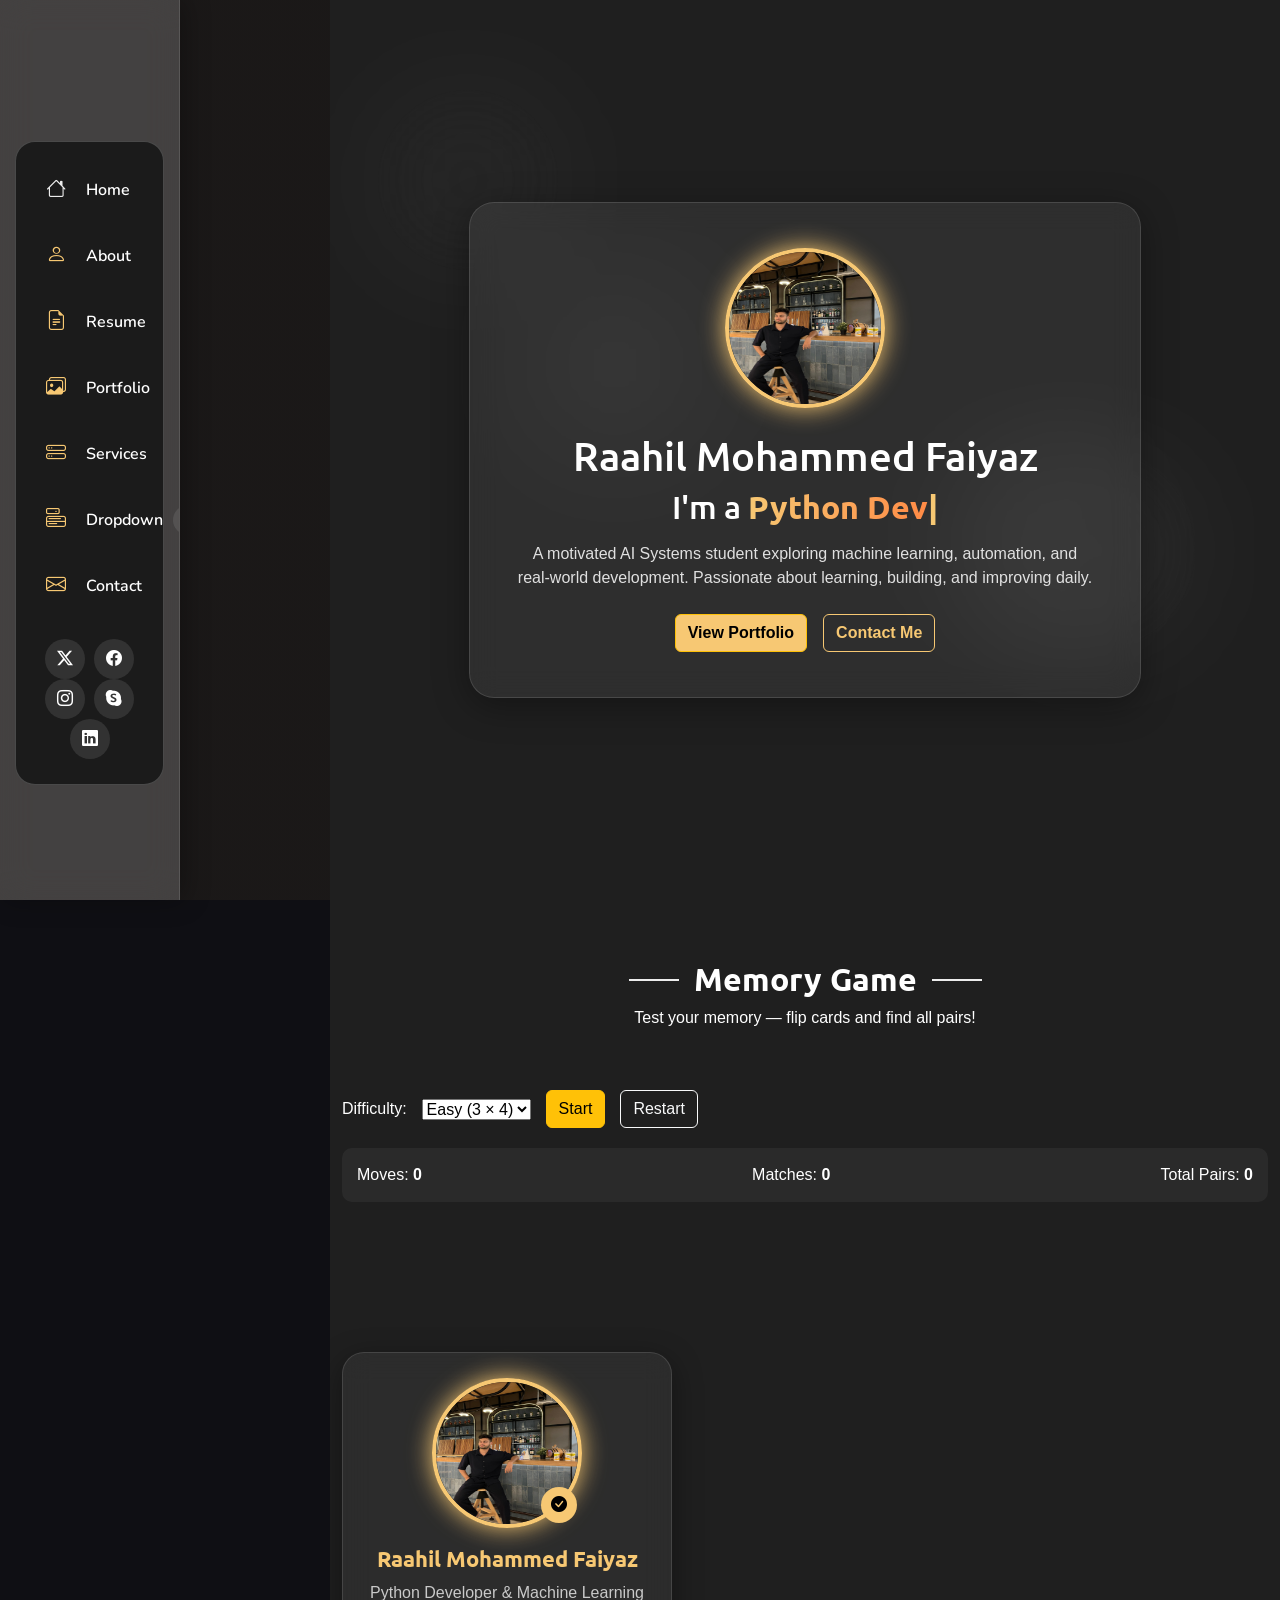
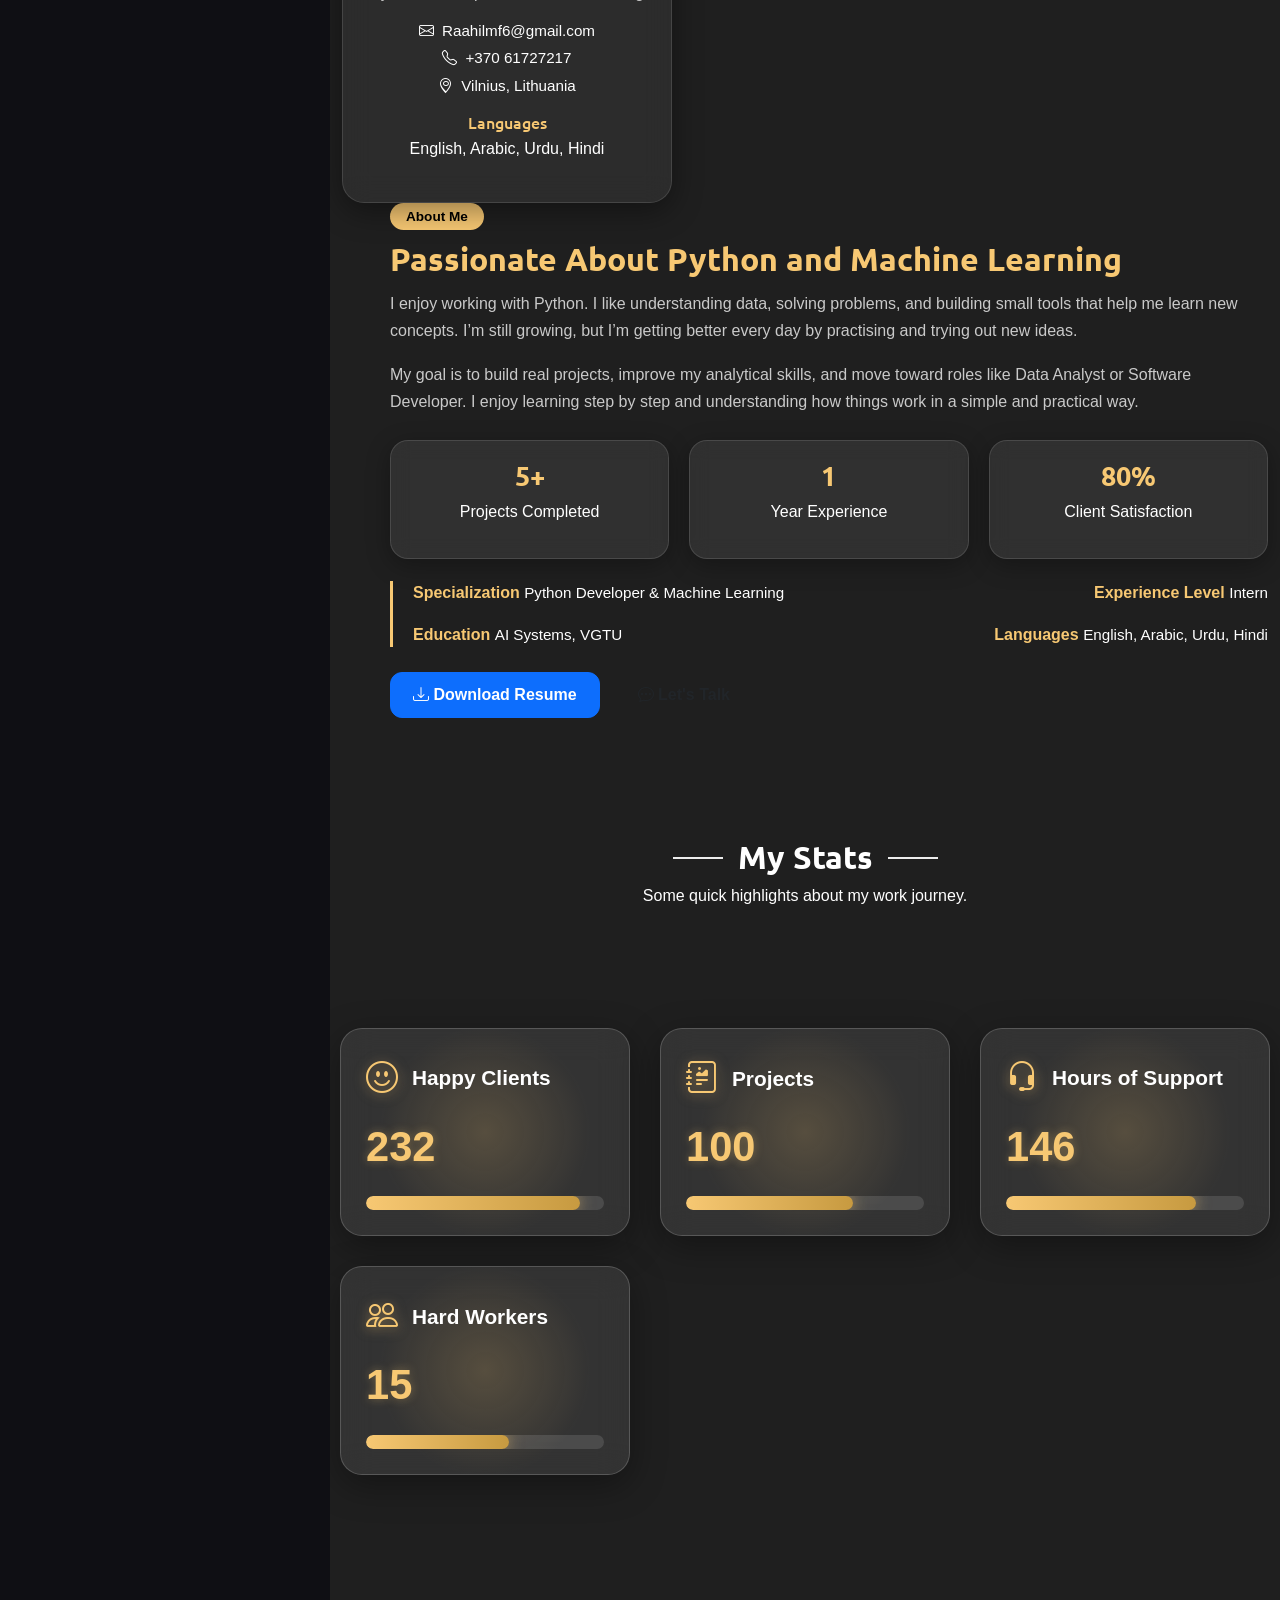
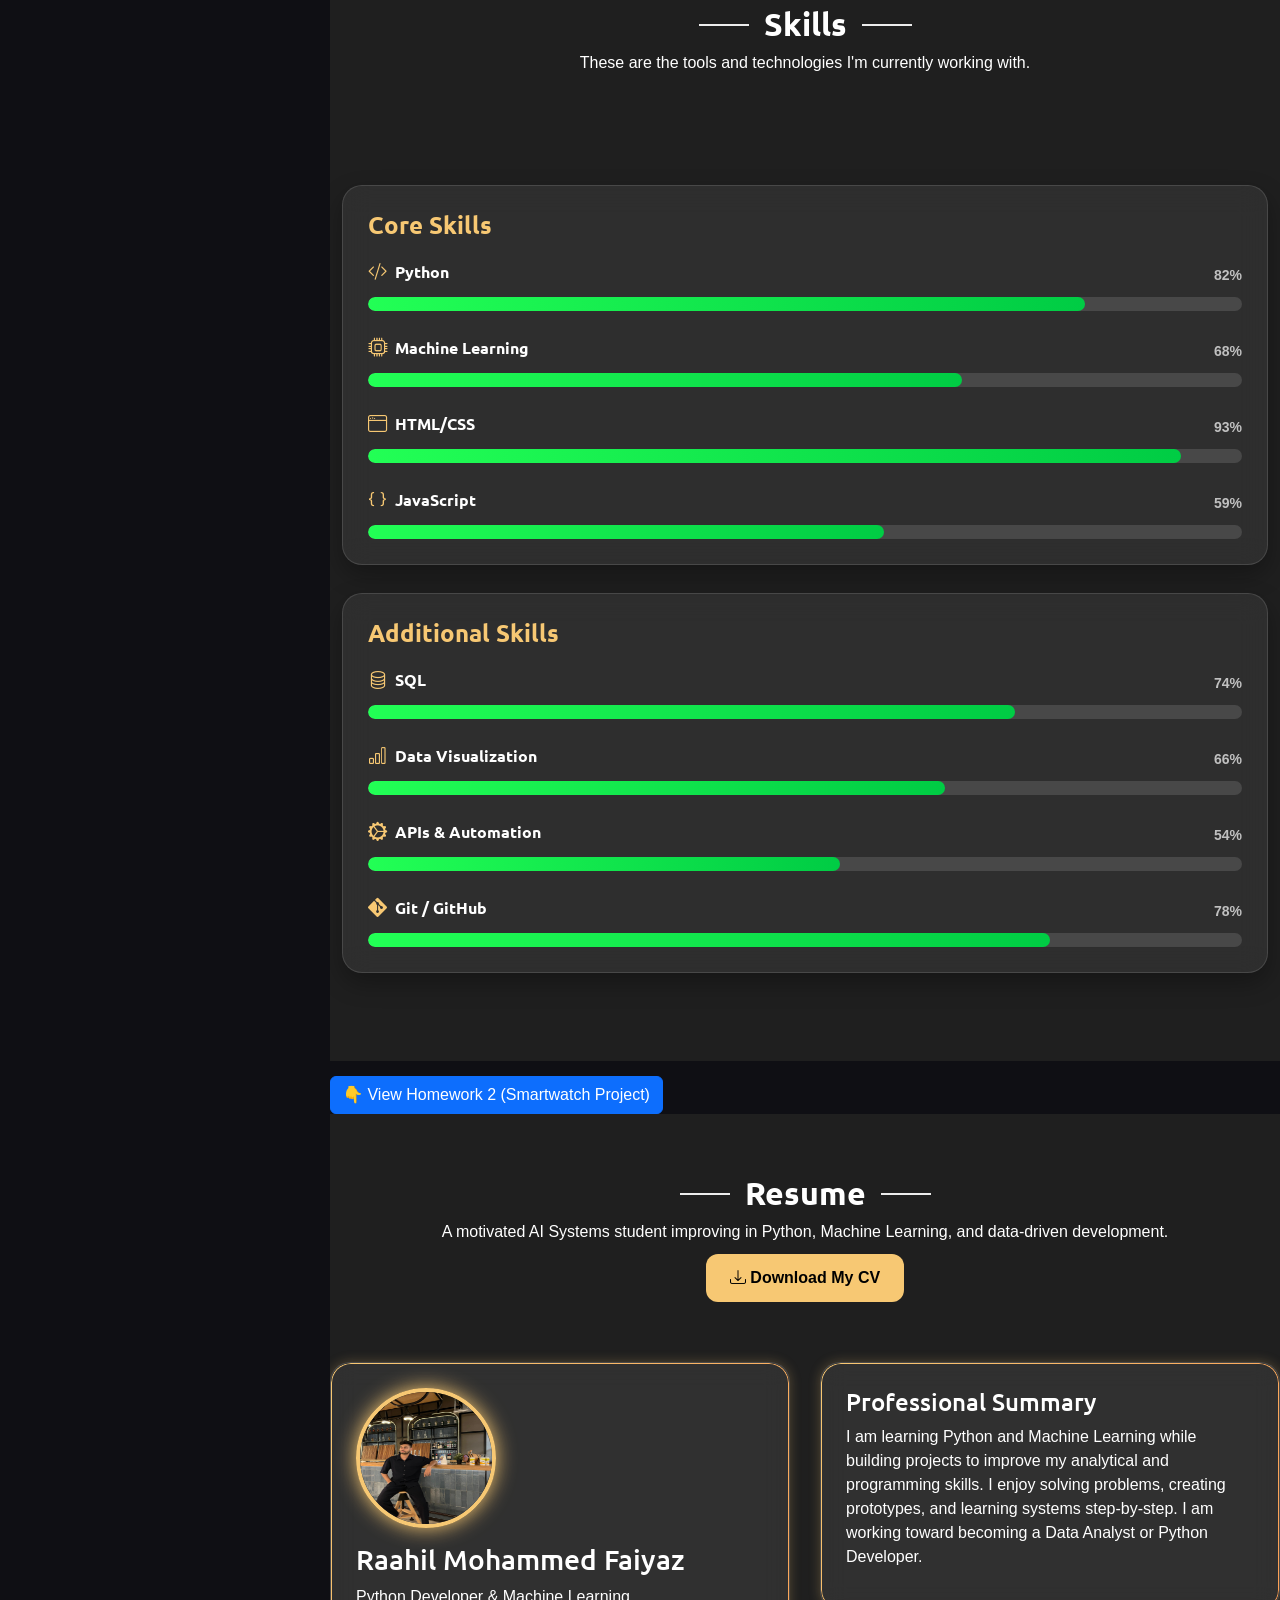
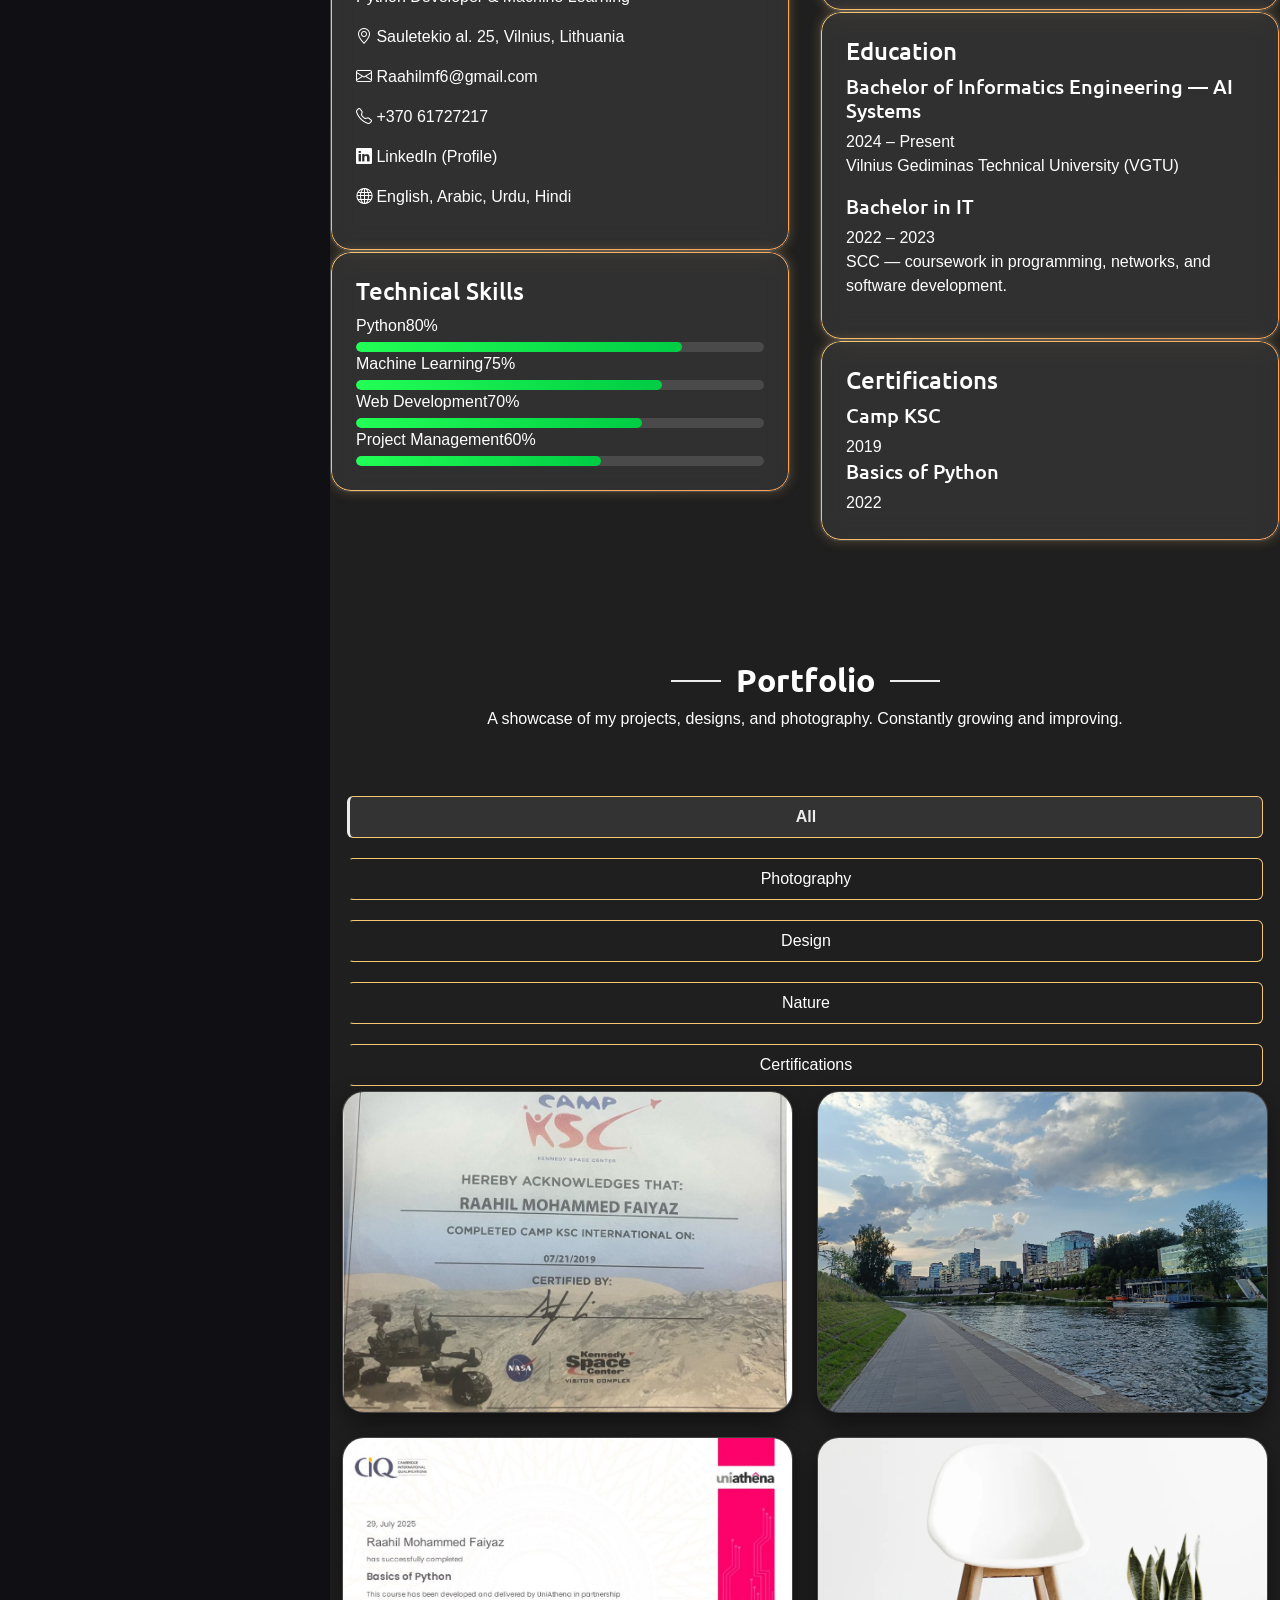
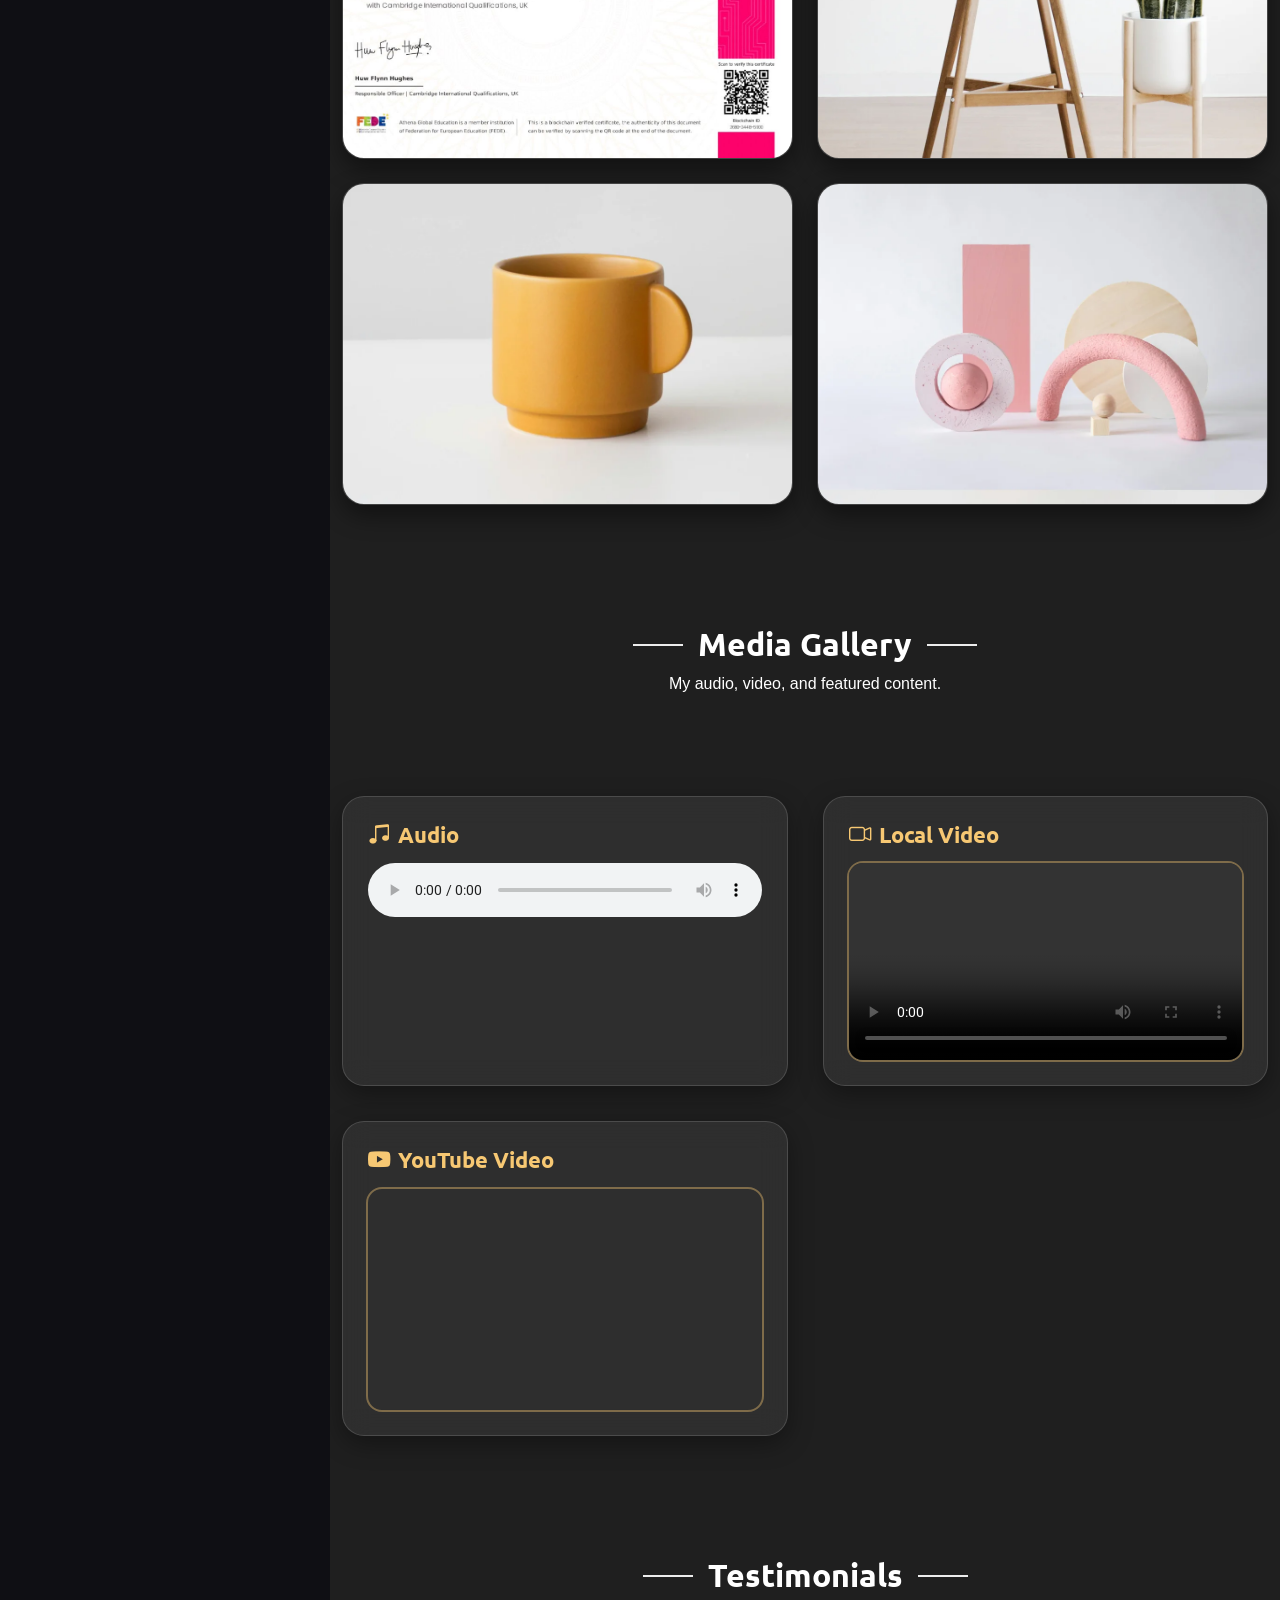
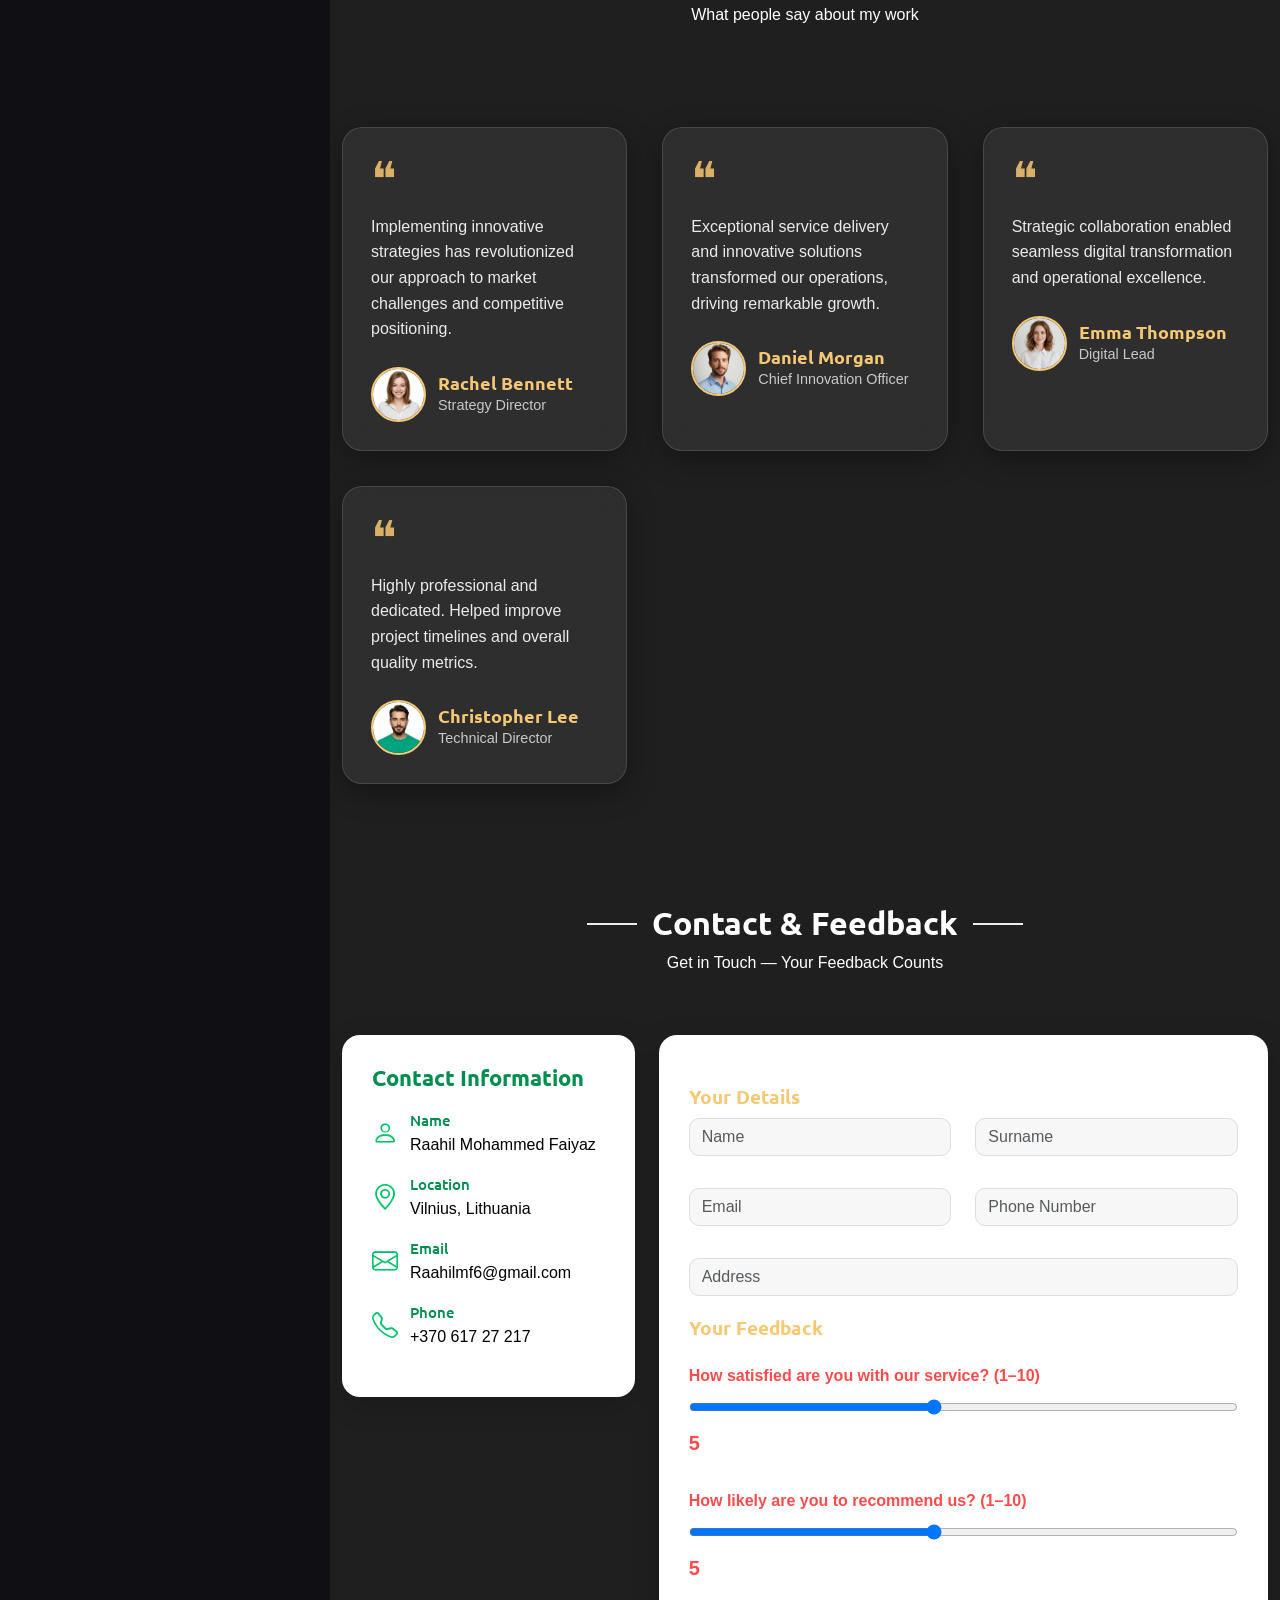
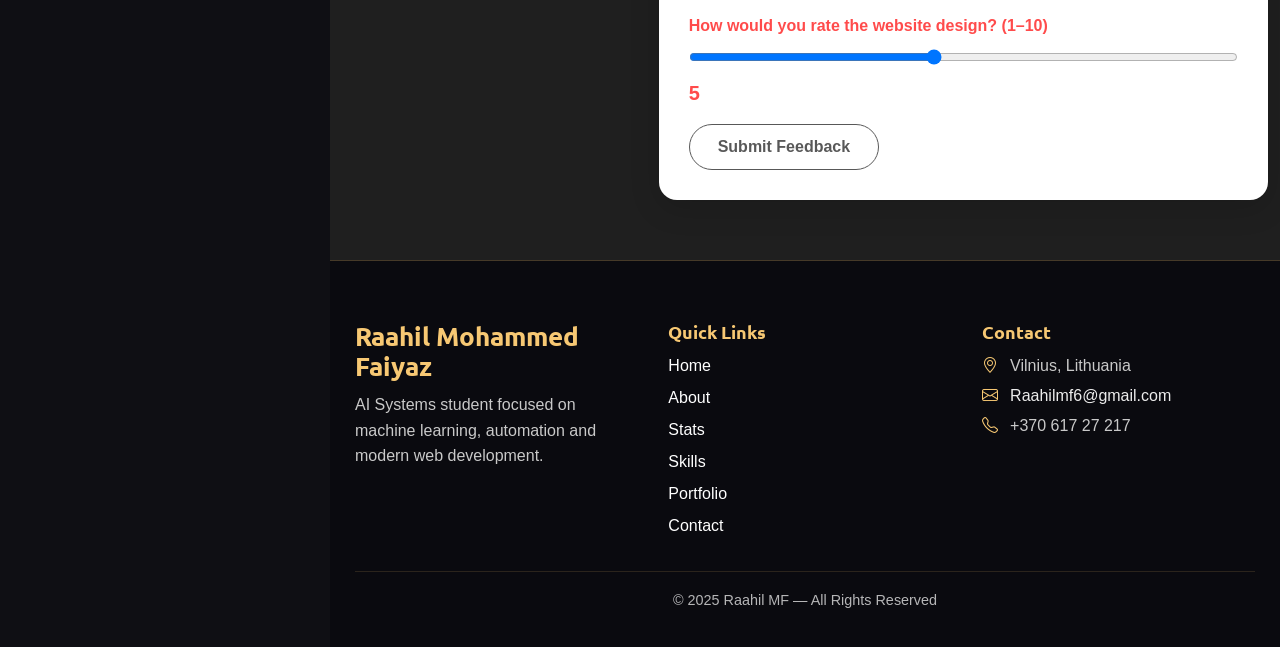
==== commit b9fac730: "Update index.html" ====
--- a/index.html
+++ b/index.html
@@ -477,6 +477,13 @@
 <!-- /Skills Section -->
 
     <!-- Resume Section -->
+    <a href="homework2/index.html" 
+   class="btn btn-primary" 
+   target="_blank" 
+   style="margin-top:15px;">
+   👇 View Homework 2 (Smartwatch Project)
+</a>
+
     <section id="resume" class="resume section">
 
   <div class="container section-title" data-aos="fade-up">
@@ -1033,3 +1040,4 @@
 </body>
 </html>
 
+
